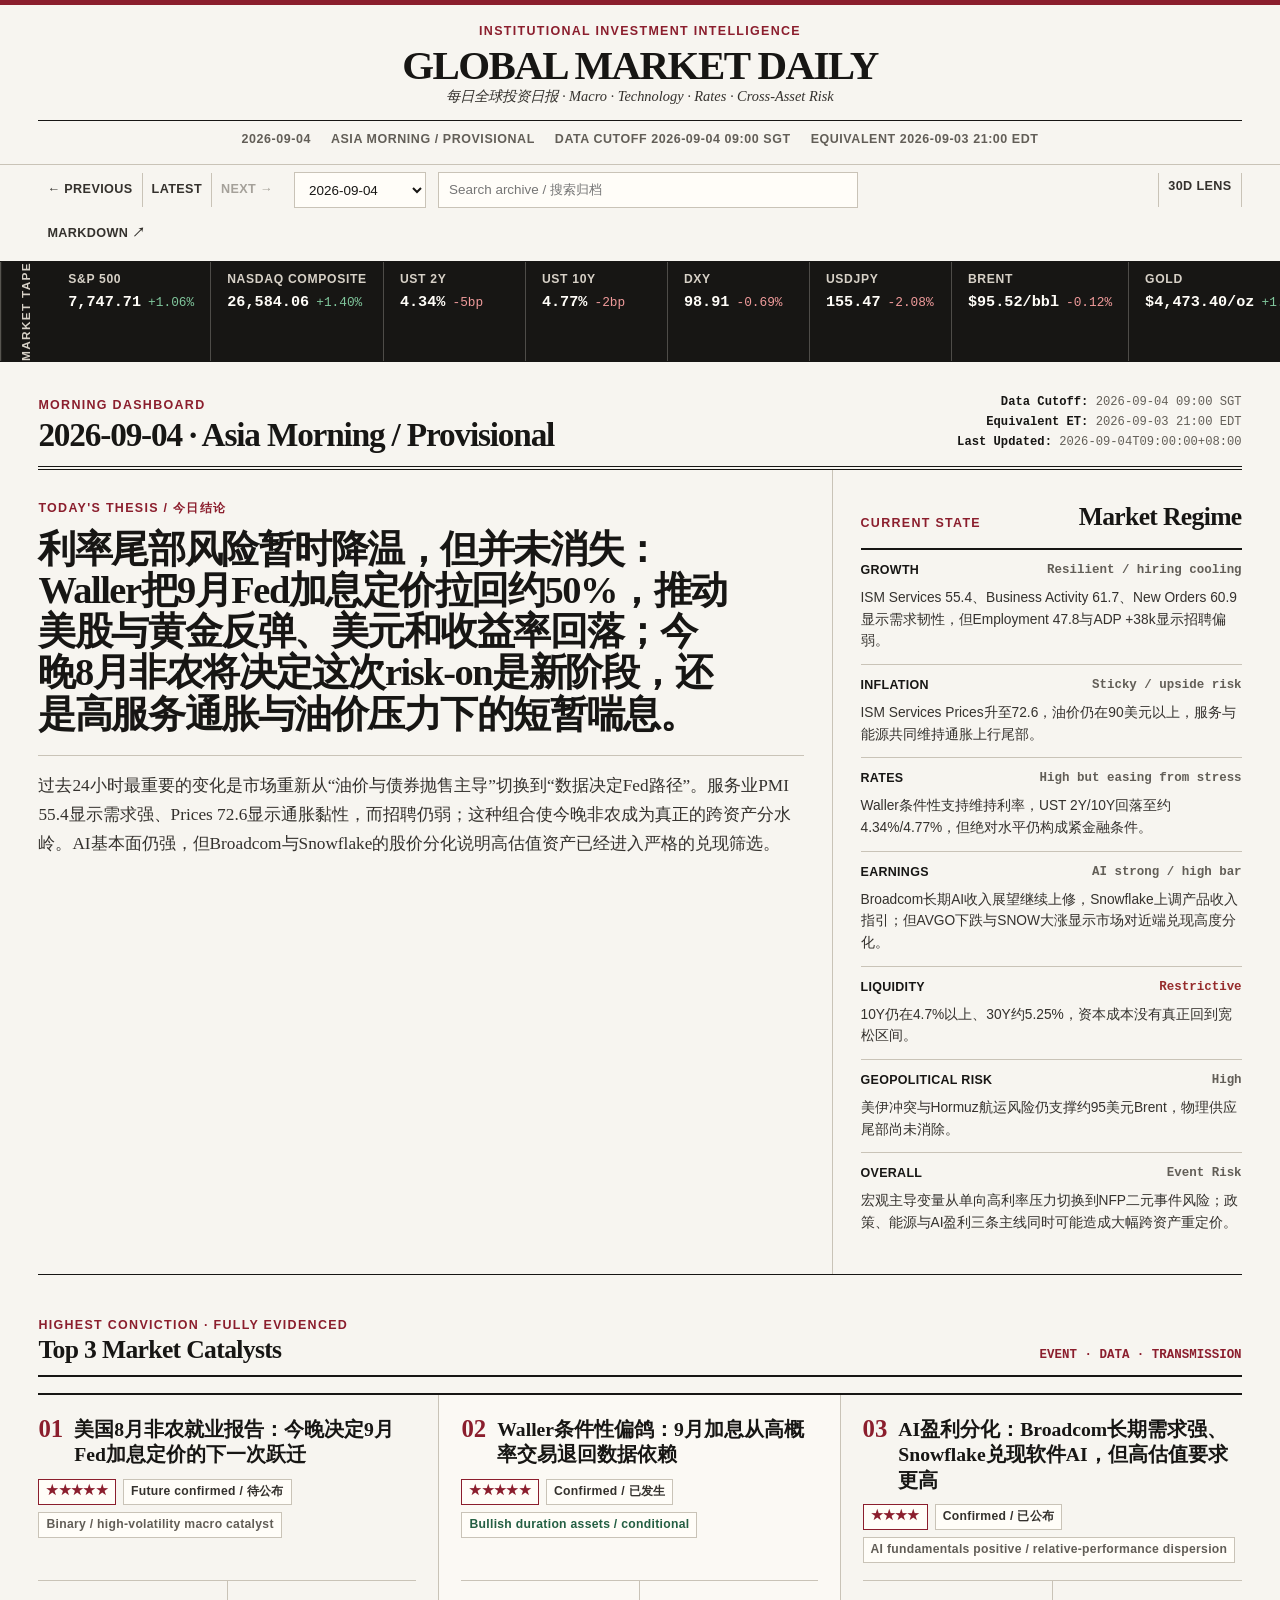
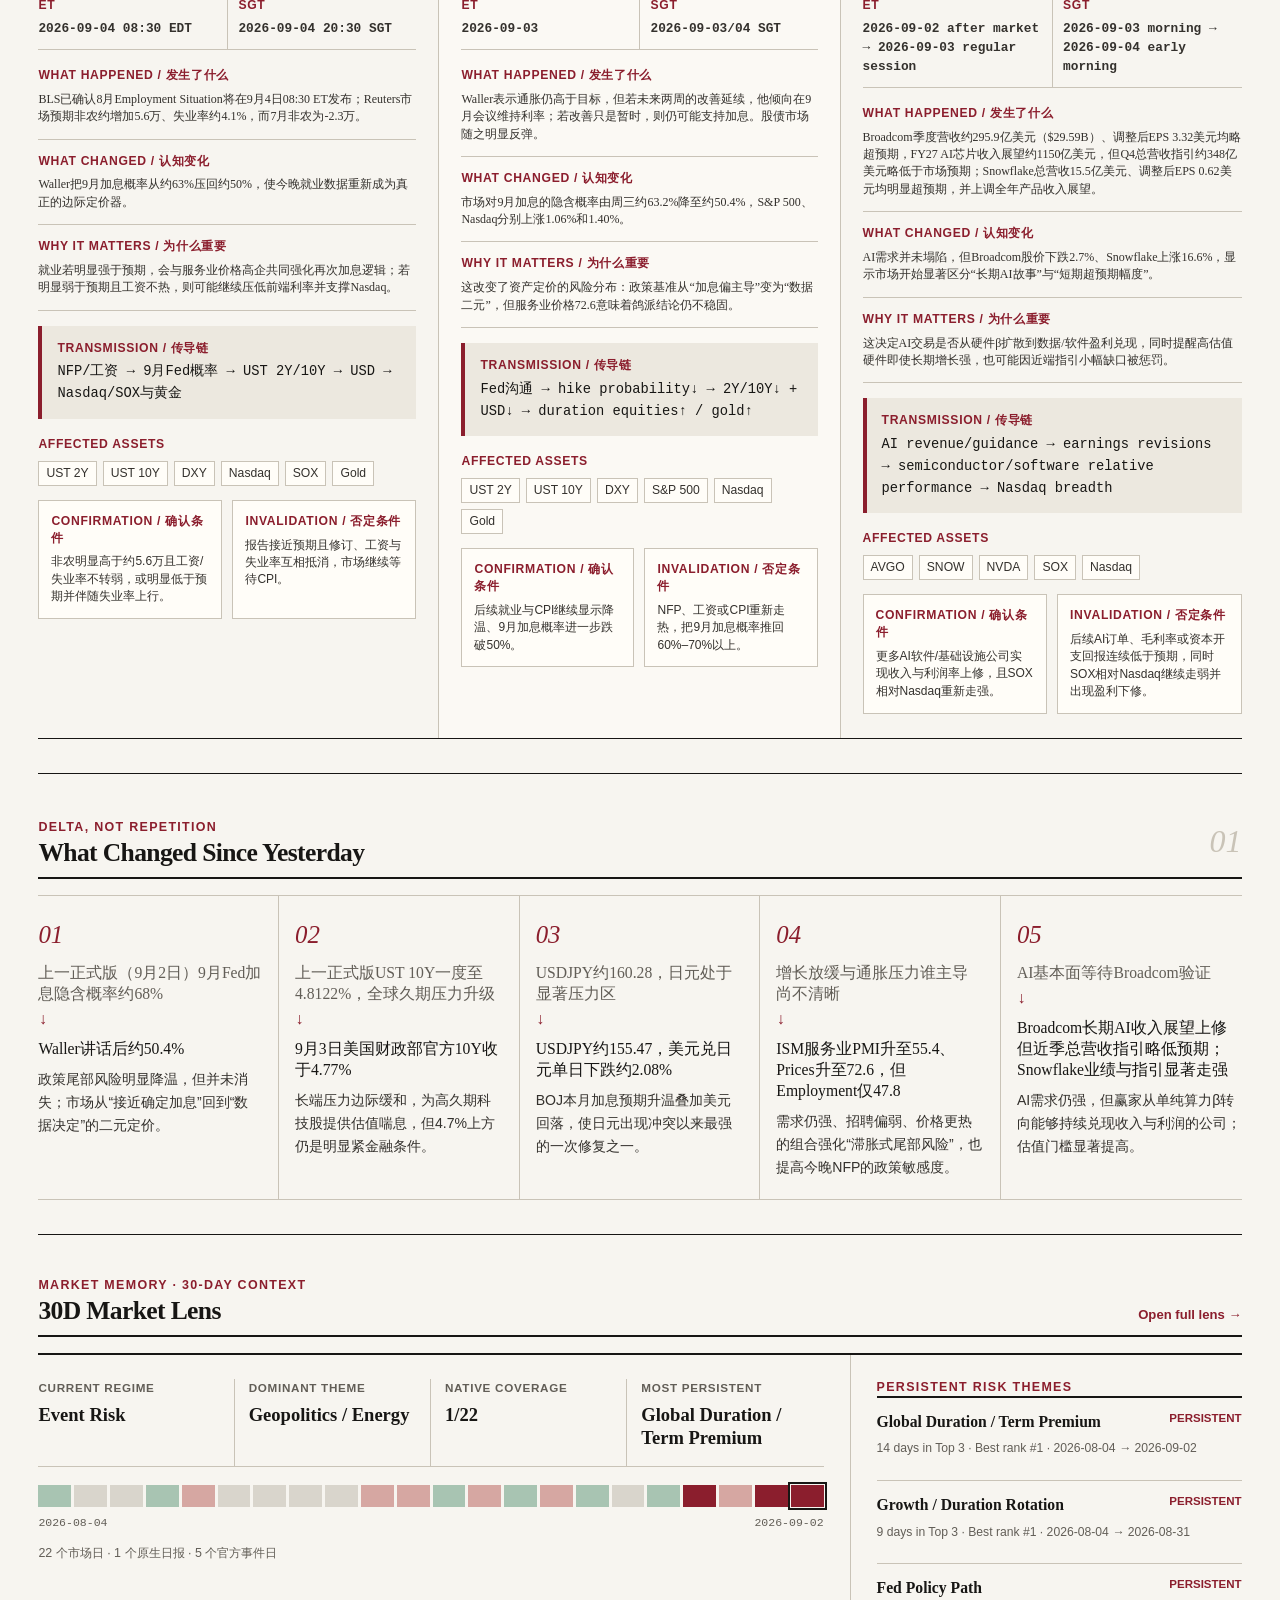
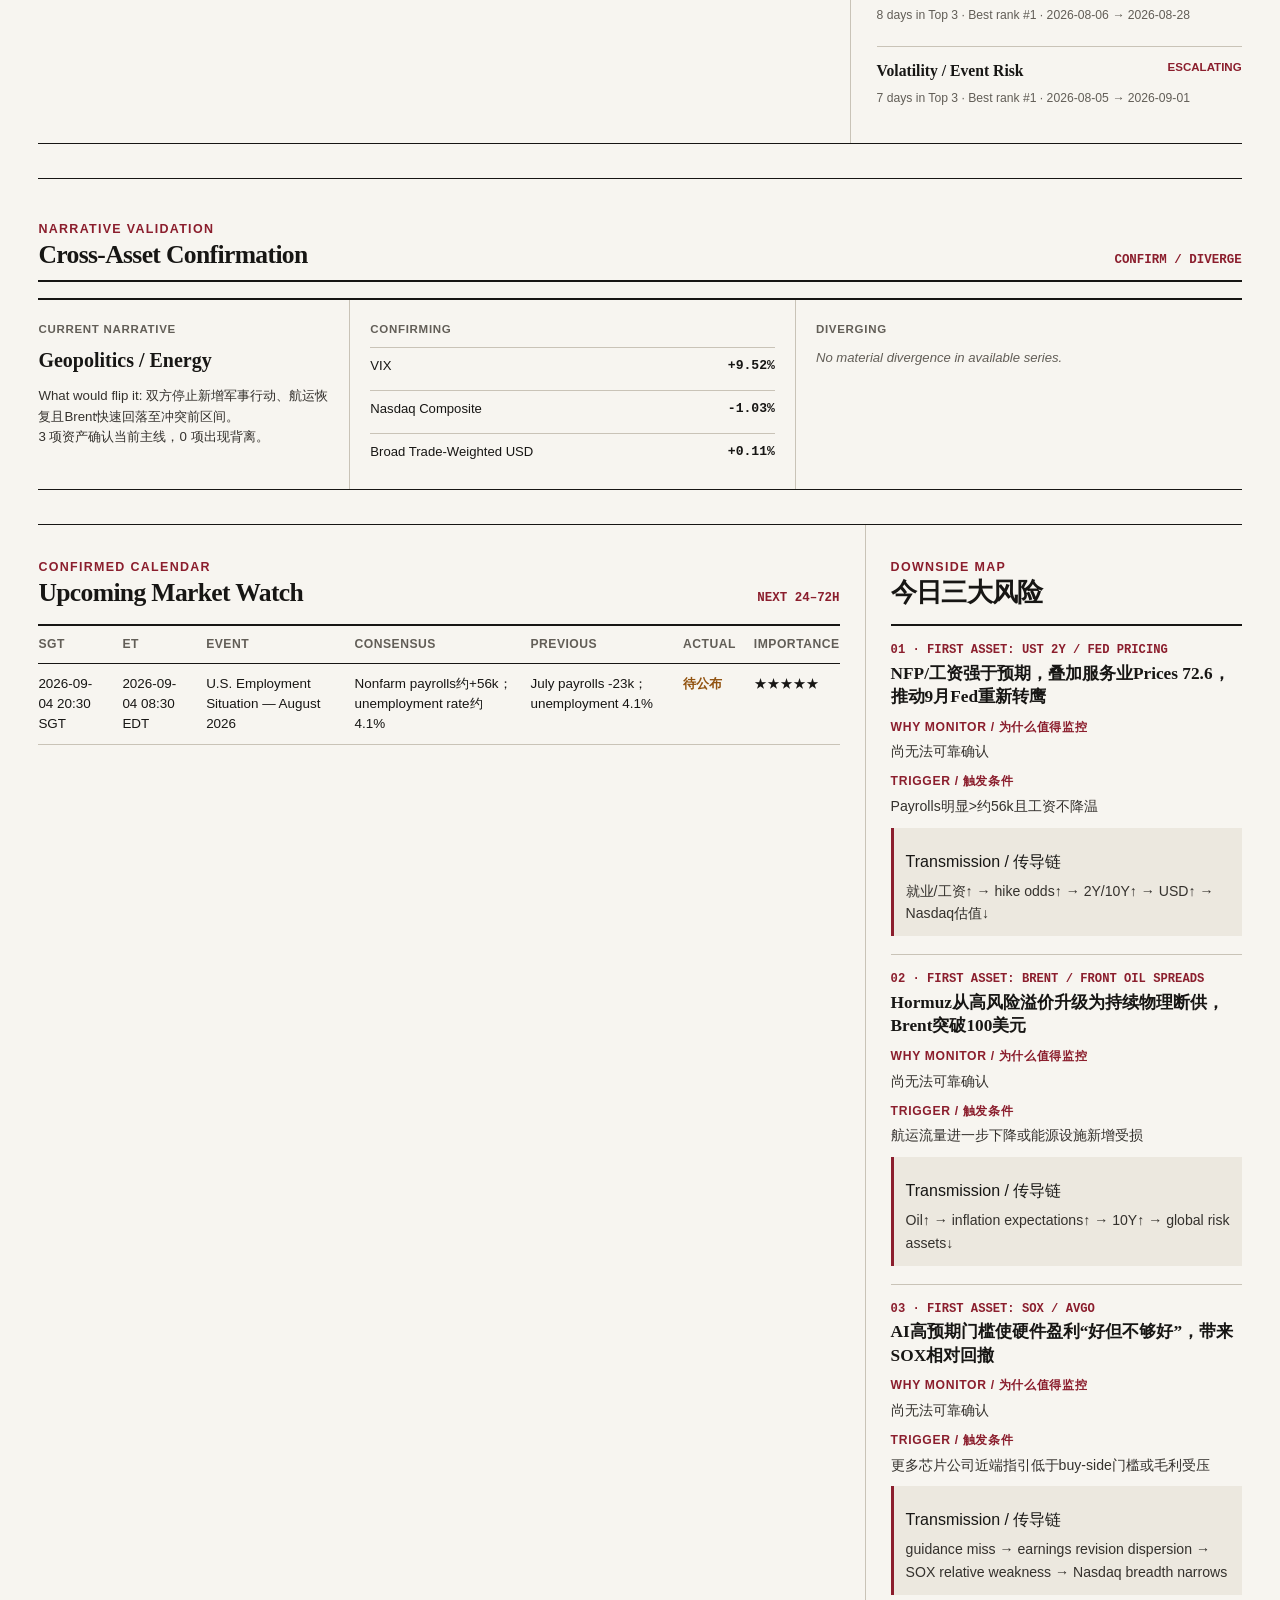
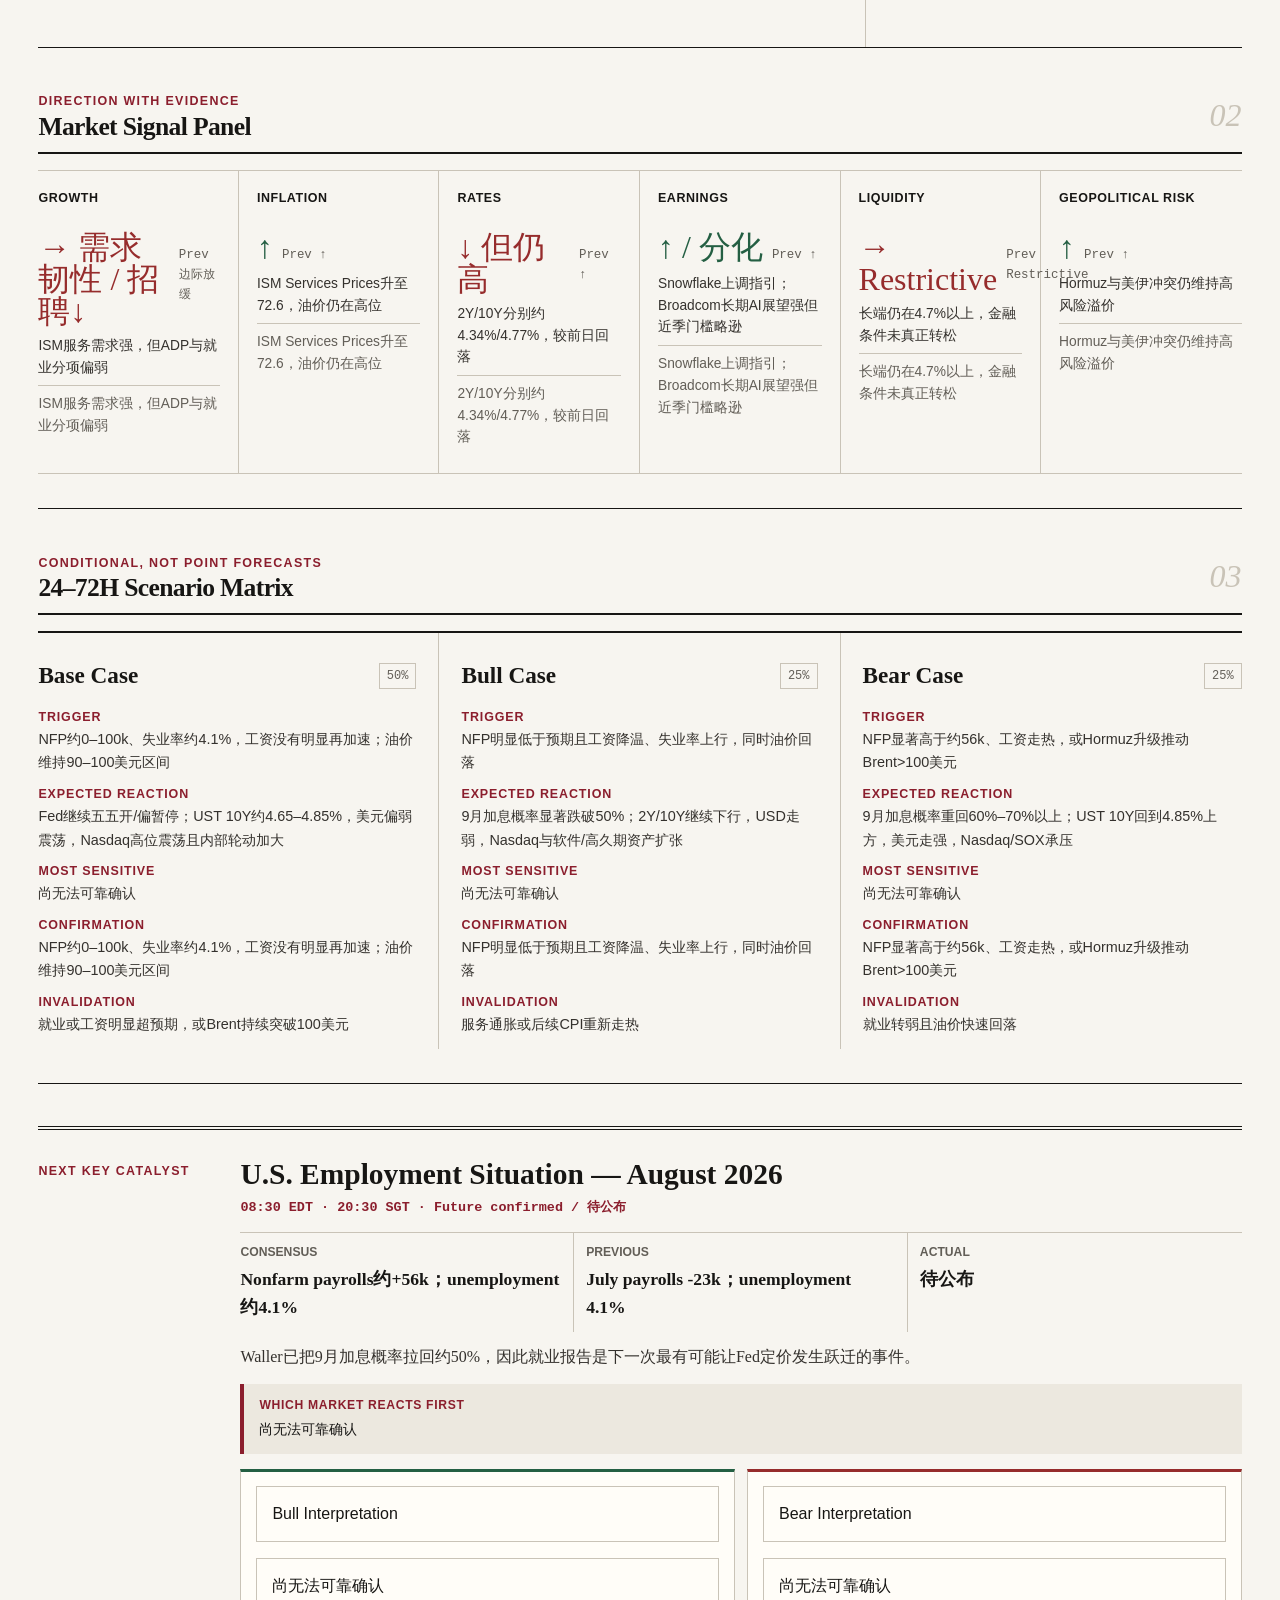
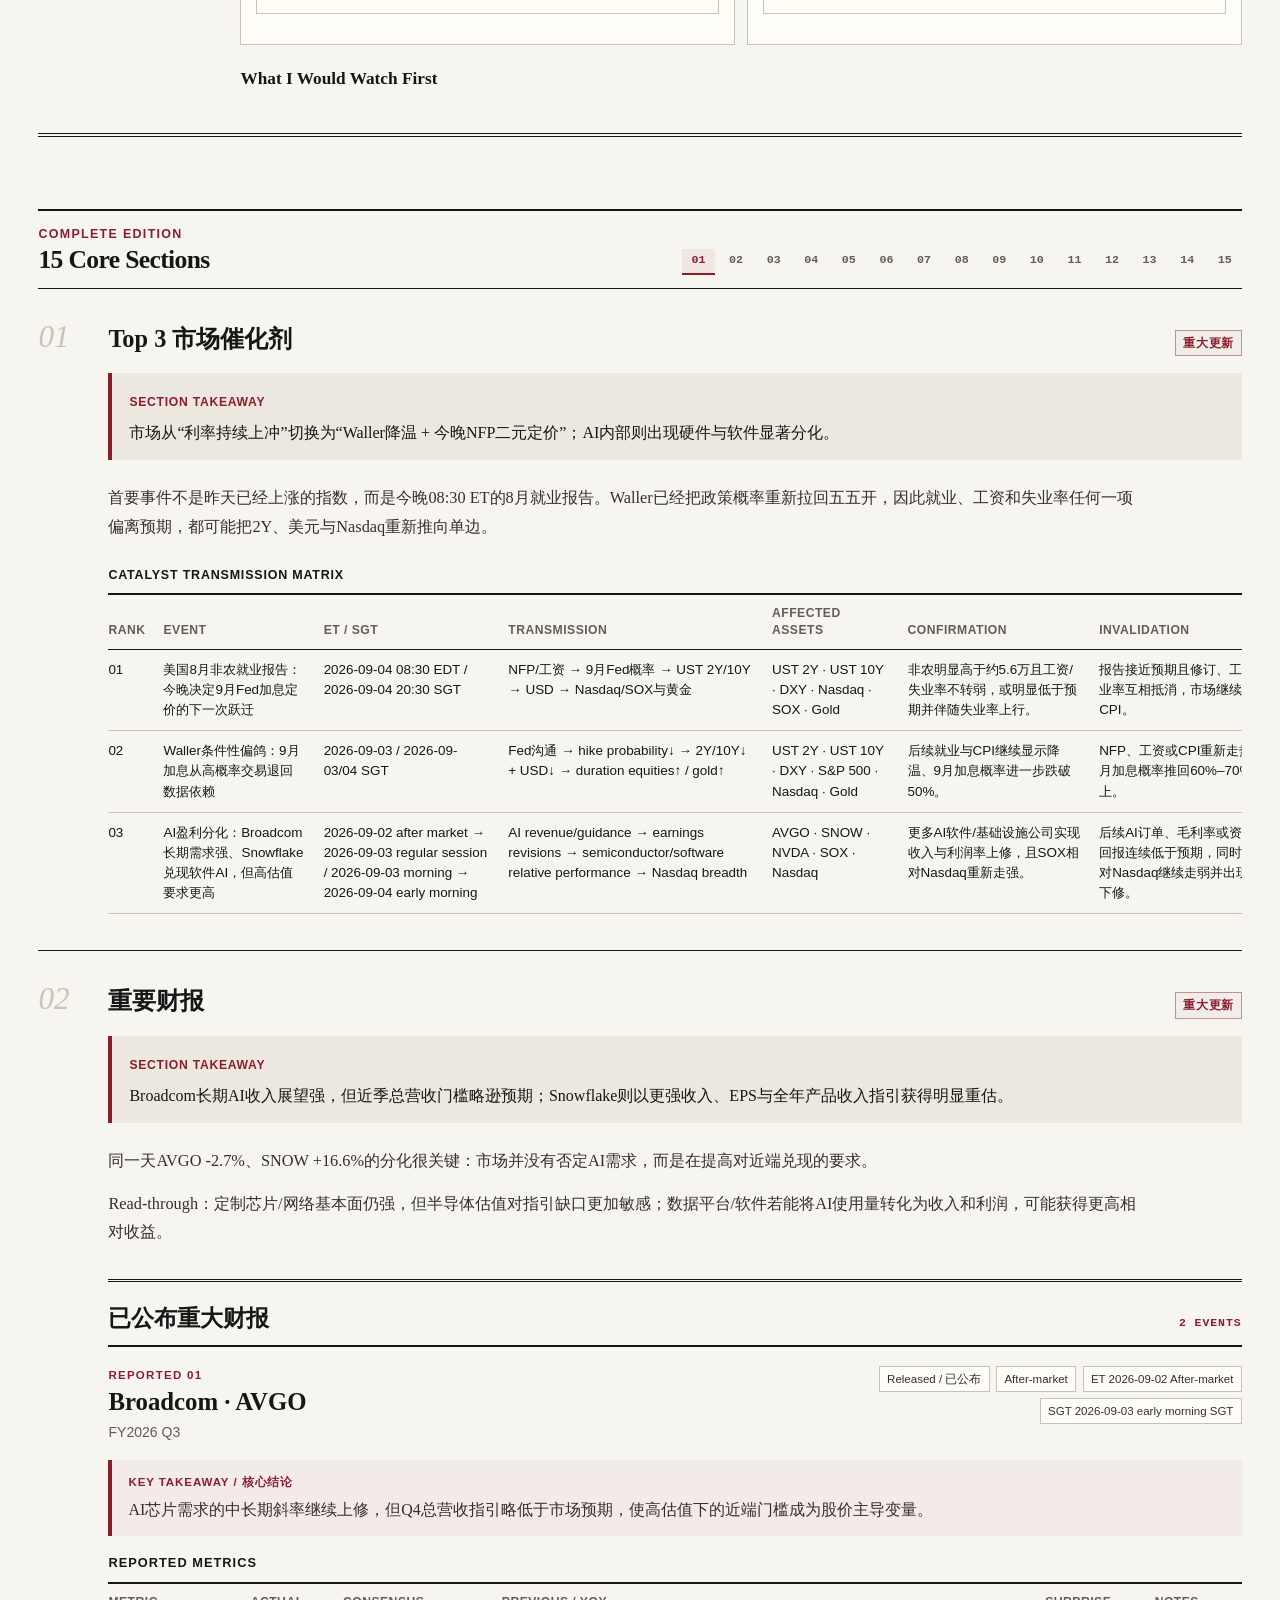
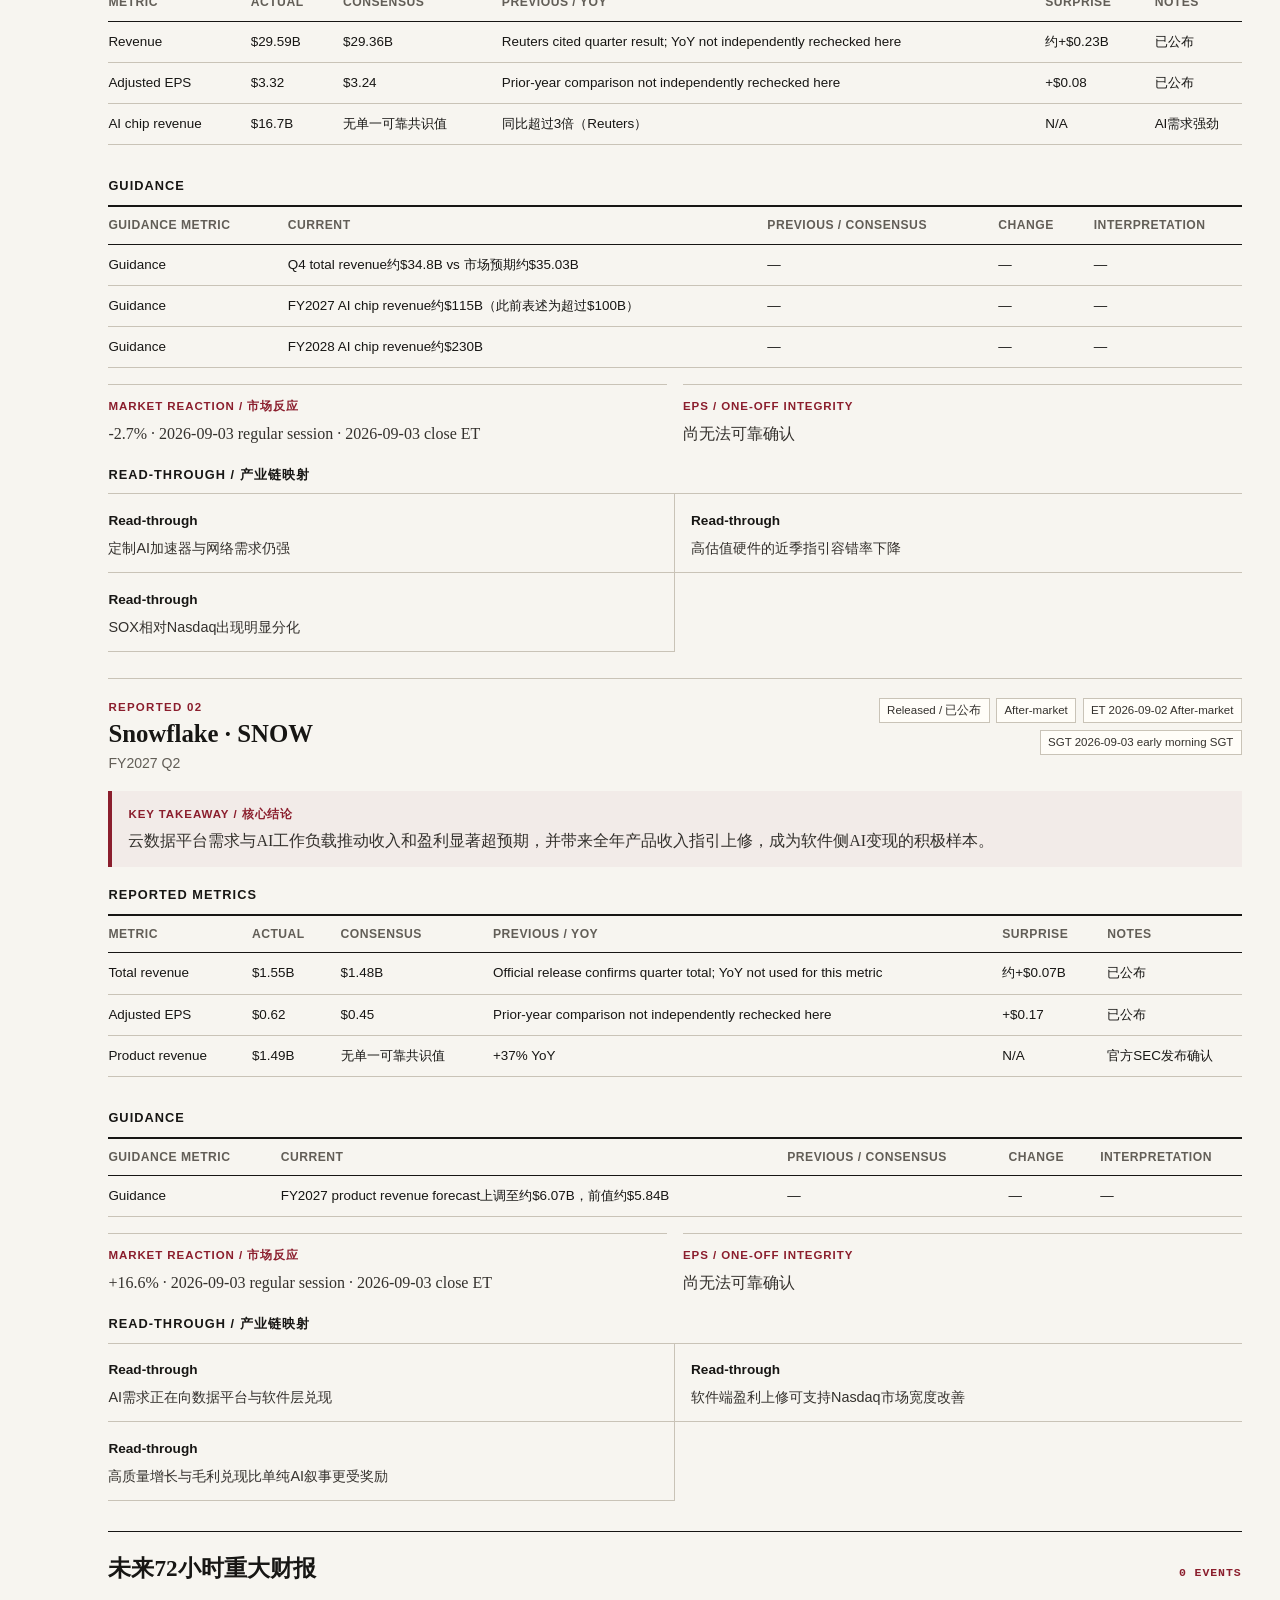
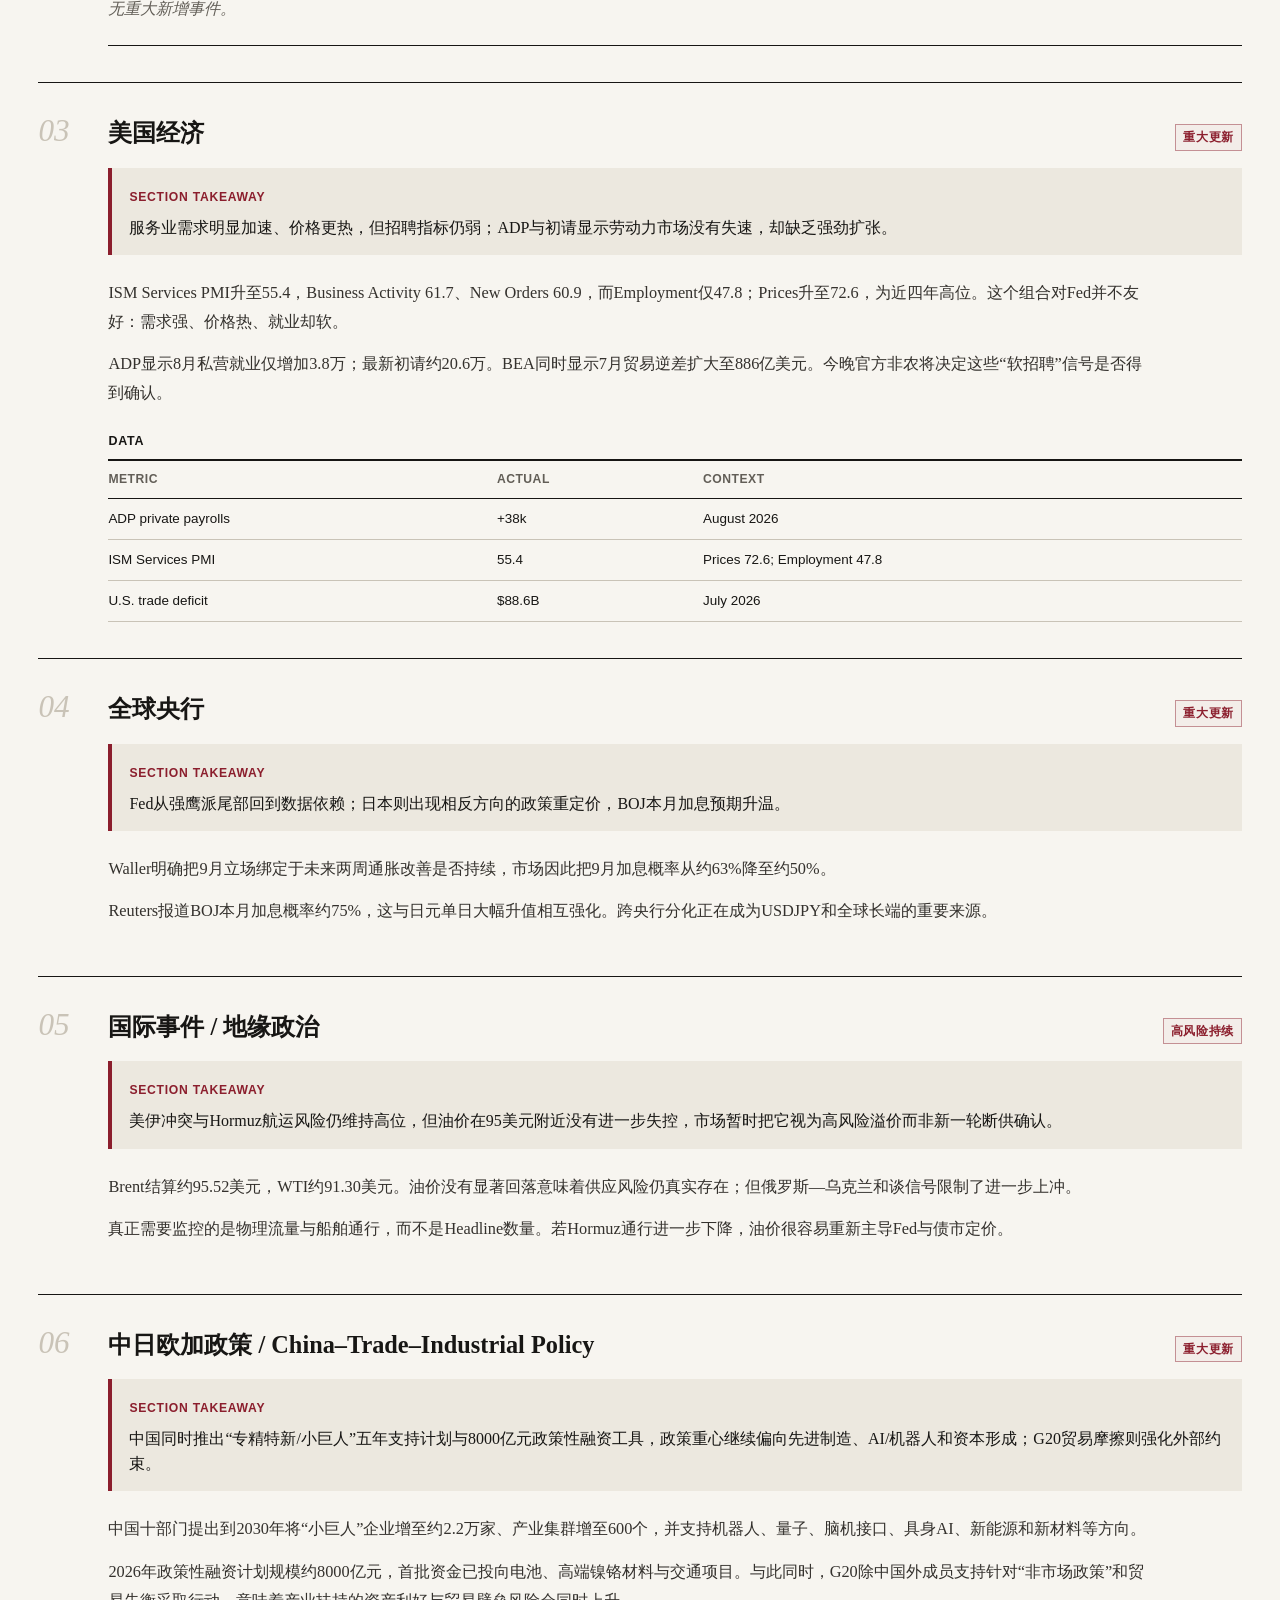
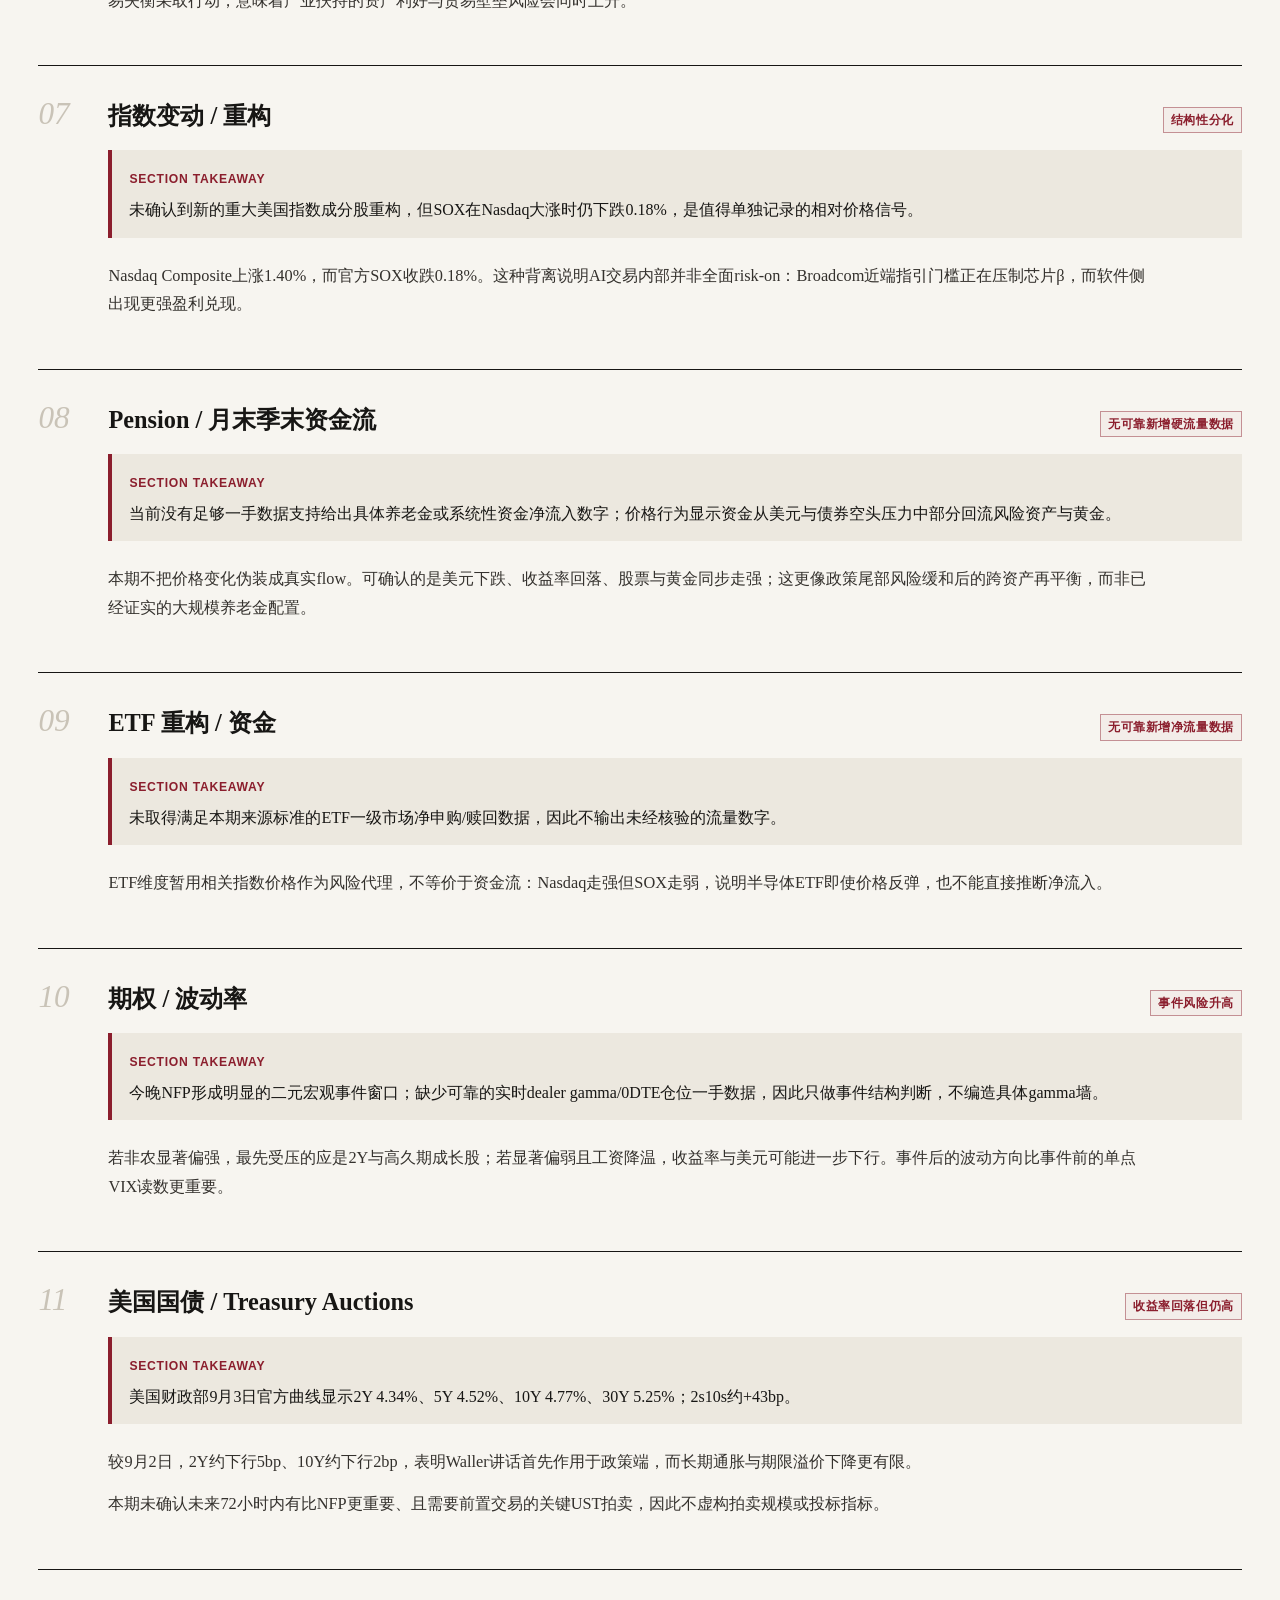
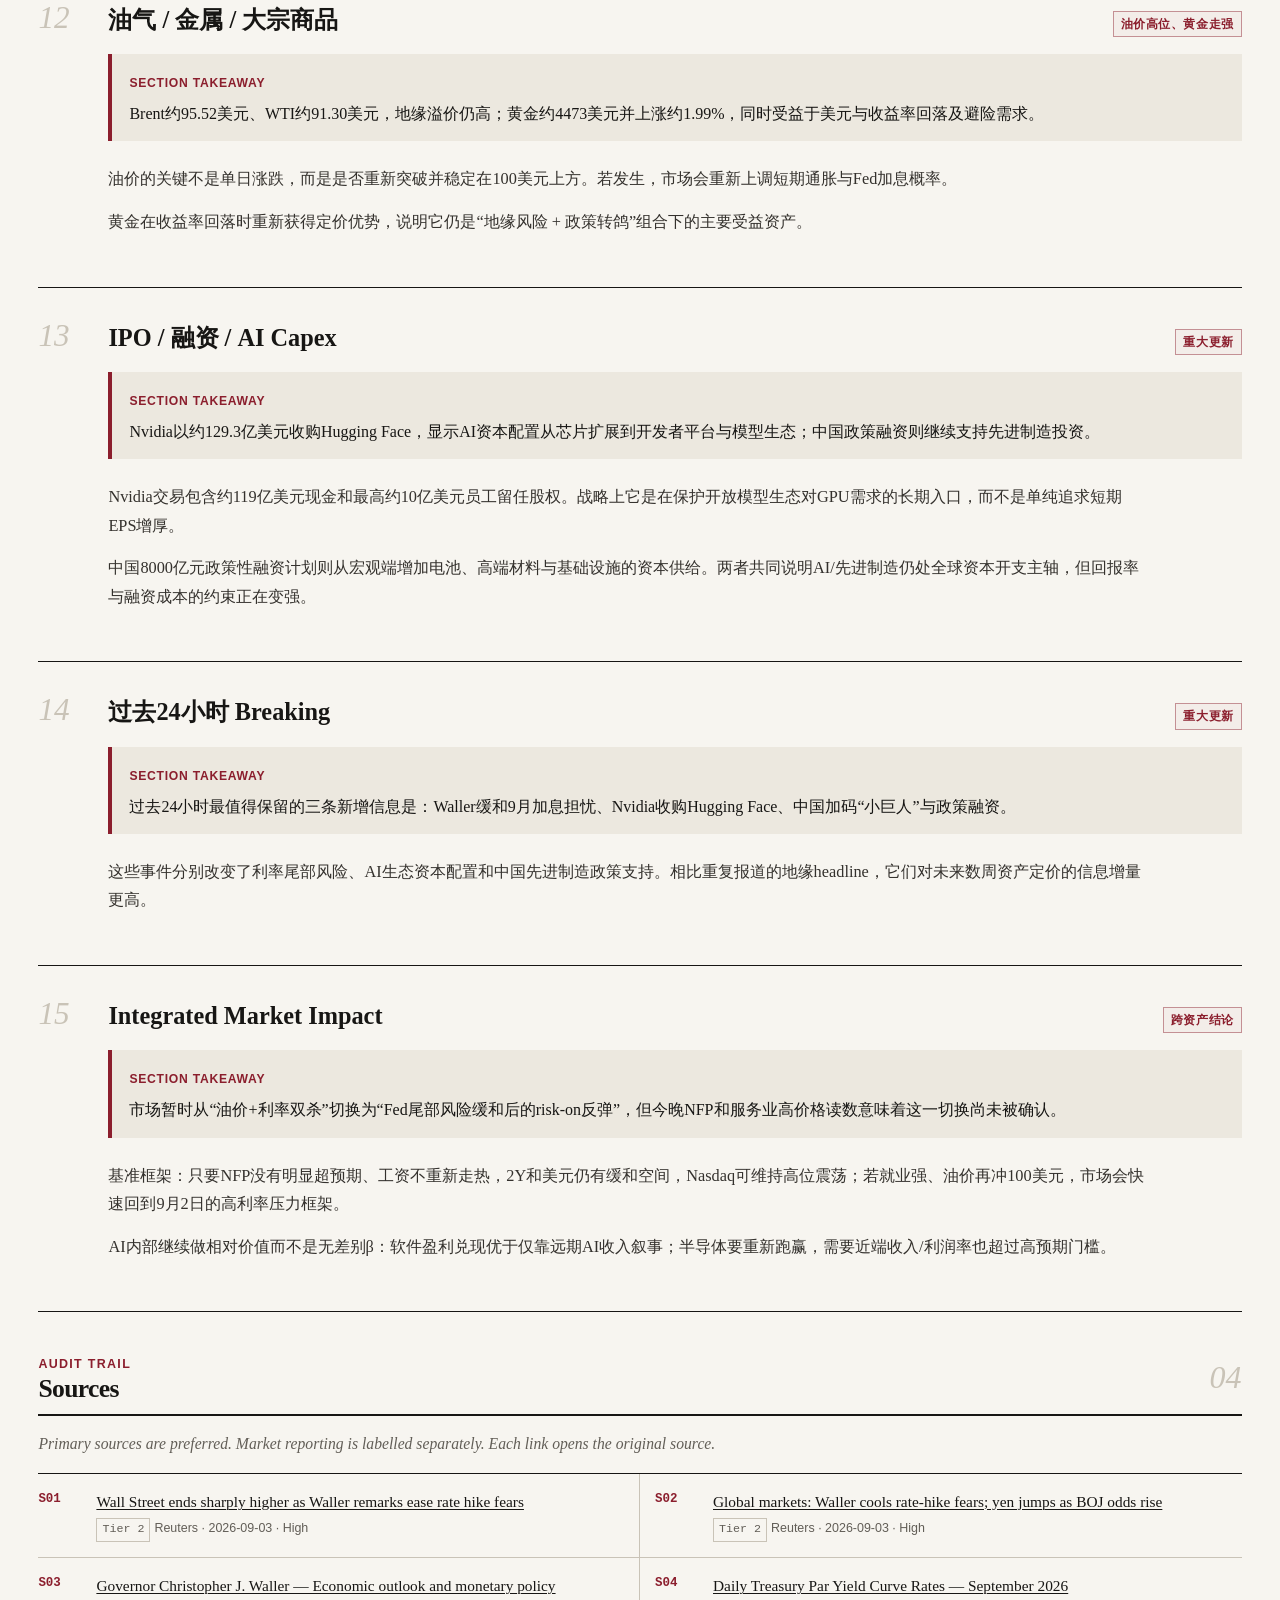
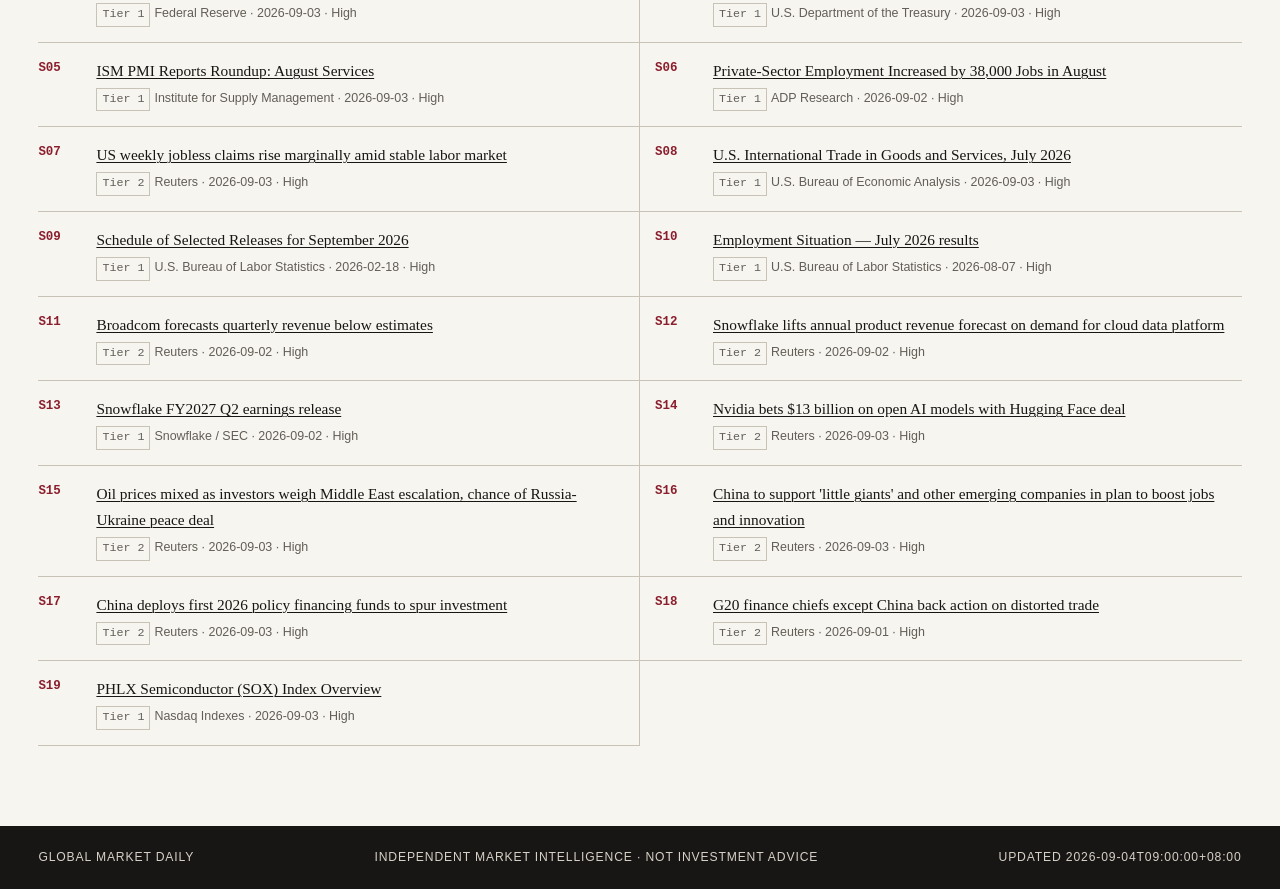
==== docs/index.html @ 5062c9c1 "fix(web): load publication compatibility guard before live loader" ====
<!doctype html>
<html lang="zh-CN">
<head>
  <meta charset="utf-8">
  <meta name="viewport" content="width=device-width, initial-scale=1">
  <meta name="color-scheme" content="light">
  <meta name="description" content="Global Market Daily — institutional cross-asset market intelligence in Chinese.">
  <title>Global Market Daily</title>
  <link rel="stylesheet" href="assets/styles.css?v=1.2.1">
  <link rel="stylesheet" href="assets/market-lens.css?v=2.1.0">
  <script defer src="assets/app.js?v=1.2.1"></script>
  <script defer src="assets/publication-compat.js?v=1.0.0"></script>
  <script defer src="assets/p0.js?v=2.1.1"></script>
</head>
<body>
  <a class="skip-link" href="#main-content">跳至正文</a>
  <div class="top-rule" aria-hidden="true"></div>

  <header class="masthead">
    <div class="masthead__eyebrow">Institutional Investment Intelligence</div>
    <a class="masthead__brand" href="./" aria-label="Global Market Daily 首页">GLOBAL MARKET DAILY</a>
    <div class="masthead__dek">每日全球投资日报 · Macro · Technology · Rates · Cross-Asset Risk</div>
    <div class="masthead__meta" id="masthead-meta">
      <span>Loading latest edition…</span>
    </div>
  </header>

  <nav class="utility-bar" aria-label="报告工具">
    <div class="utility-bar__inner">
      <div class="edition-controls">
        <button class="text-button" id="previous-report" type="button" disabled aria-label="上一期">← Previous</button>
        <button class="text-button text-button--strong" id="latest-report" type="button">Latest</button>
        <button class="text-button" id="next-report" type="button" disabled aria-label="下一期">Next →</button>
      </div>
      <label class="date-control">
        <span class="sr-only">选择日报日期</span>
        <select id="date-selector" aria-label="选择日报日期"></select>
      </label>
      <label class="archive-search">
        <span class="sr-only">搜索历史日报</span>
        <input id="archive-search" type="search" autocomplete="off" placeholder="Search archive / 搜索归档">
      </label>
      <a class="text-button text-button--strong" href="trends.html">30D Lens</a>
      <a class="text-button" id="markdown-link" href="#" target="_blank" rel="noopener">Markdown ↗</a>
    </div>
    <div class="archive-results" id="archive-results" hidden></div>
  </nav>

  <main id="main-content">
    <section class="status-panel" id="loading-state" aria-live="polite">
      <div class="status-panel__kicker">Loading</div>
      <h1>正在读取最新一期市场日报</h1>
      <p>Fetching the validated JSON publication bundle.</p>
    </section>

    <section class="status-panel status-panel--error" id="error-state" hidden aria-live="assertive">
      <div class="status-panel__kicker">Publication Error</div>
      <h1>日报数据暂时无法读取</h1>
      <p id="error-message"></p>
      <button class="action-button" id="retry-button" type="button">Retry</button>
    </section>

    <div id="report-shell" hidden>
      <section class="market-tape" aria-label="Cross-asset market tape">
        <div class="market-tape__label">MARKET TAPE</div>
        <div class="market-tape__track" id="market-tape"></div>
      </section>

      <div class="page-wrap">
        <section class="edition-header">
          <div>
            <div class="section-kicker">Morning Dashboard</div>
            <h1 id="edition-title">Global Market Daily</h1>
          </div>
          <div class="edition-header__time" id="cutoff-block"></div>
        </section>

        <section class="lead-grid">
          <article class="lead-story">
            <div class="section-kicker">Today's Thesis / 今日结论</div>
            <h2 id="thesis"></h2>
            <p class="lead-story__narrative" id="dominant-narrative"></p>
            <div class="baseline-note" id="baseline-note" hidden></div>
          </article>

          <aside class="regime-column" aria-labelledby="regime-heading">
            <div class="section-heading">
              <div class="section-kicker">Current State</div>
              <h2 id="regime-heading">Market Regime</h2>
            </div>
            <div id="market-regime"></div>
          </aside>
        </section>

        <section class="editorial-section catalyst-section" aria-labelledby="catalyst-heading">
          <div class="section-heading section-heading--rule">
            <div>
              <div class="section-kicker">Highest Conviction · Fully Evidenced</div>
              <h2 id="catalyst-heading">Top 3 Market Catalysts</h2>
            </div>
            <span class="window-label">EVENT · DATA · TRANSMISSION</span>
          </div>
          <div class="catalyst-grid" id="top-catalysts"></div>
        </section>

        <section class="editorial-section changed-section" id="what-changed-section">
          <div class="section-heading section-heading--rule">
            <div>
              <div class="section-kicker">Delta, Not Repetition</div>
              <h2>What Changed Since Yesterday</h2>
            </div>
            <span class="section-index">01</span>
          </div>
          <div class="change-grid" id="what-changed"></div>
        </section>

        <section class="editorial-section market-lens-preview" id="market-lens-preview-section" aria-labelledby="market-lens-preview-title">
          <div class="section-heading section-heading--rule">
            <div>
              <div class="section-kicker">Market Memory · 30-Day Context</div>
              <h2 id="market-lens-preview-title">30D Market Lens</h2>
            </div>
            <a class="lens-inline-link" href="trends.html">Open full lens →</a>
          </div>
          <div class="lens-preview-grid" id="lens-preview-grid" aria-live="polite">
            <div class="lens-loading">Loading 30-day market context…</div>
          </div>
        </section>

        <section class="editorial-section confirmation-section" id="cross-asset-confirmation-section" aria-labelledby="cross-asset-confirmation-title">
          <div class="section-heading section-heading--rule">
            <div>
              <div class="section-kicker">Narrative Validation</div>
              <h2 id="cross-asset-confirmation-title">Cross-Asset Confirmation</h2>
            </div>
            <span class="window-label">CONFIRM / DIVERGE</span>
          </div>
          <div id="cross-asset-confirmation" class="confirmation-shell" aria-live="polite"></div>
        </section>

        <section class="dashboard-grid">
          <article class="dashboard-panel dashboard-panel--wide">
            <div class="section-heading">
              <div>
                <div class="section-kicker">Confirmed Calendar</div>
                <h2>Upcoming Market Watch</h2>
              </div>
              <span class="window-label">NEXT 24–72H</span>
            </div>
            <div class="table-scroll" id="upcoming-watch"></div>
          </article>

          <article class="dashboard-panel risk-panel">
            <div class="section-heading">
              <div>
                <div class="section-kicker">Downside Map</div>
                <h2>今日三大风险</h2>
              </div>
            </div>
            <div id="top-risks"></div>
          </article>
        </section>

        <section class="editorial-section signal-section">
          <div class="section-heading section-heading--rule">
            <div>
              <div class="section-kicker">Direction With Evidence</div>
              <h2>Market Signal Panel</h2>
            </div>
            <span class="section-index">02</span>
          </div>
          <div class="signal-grid" id="signal-panel"></div>
        </section>

        <section class="editorial-section scenario-section">
          <div class="section-heading section-heading--rule">
            <div>
              <div class="section-kicker">Conditional, Not Point Forecasts</div>
              <h2>24–72H Scenario Matrix</h2>
            </div>
            <span class="section-index">03</span>
          </div>
          <div class="scenario-grid" id="scenario-matrix"></div>
        </section>

        <section class="next-catalyst" id="next-catalyst-section">
          <div class="next-catalyst__label">NEXT KEY CATALYST</div>
          <div id="next-catalyst"></div>
        </section>

        <section class="full-report" id="full-report">
          <div class="full-report__header">
            <div>
              <div class="section-kicker">Complete Edition</div>
              <h2>15 Core Sections</h2>
            </div>
            <nav class="section-jump" id="section-jump" aria-label="报告章节"></nav>
          </div>
          <div id="report-sections"></div>
        </section>

        <section class="source-section" id="sources-section">
          <div class="section-heading section-heading--rule">
            <div>
              <div class="section-kicker">Audit Trail</div>
              <h2>Sources</h2>
            </div>
            <span class="section-index">04</span>
          </div>
          <p class="source-intro">Primary sources are preferred. Market reporting is labelled separately. Each link opens the original source.</p>
          <div class="source-list" id="source-list"></div>
        </section>
      </div>
    </div>
  </main>

  <div class="reader-bar" id="reader-bar" hidden>
    <button type="button" class="reader-bar__main" id="reader-bar-toggle" aria-expanded="false">
      <span class="reader-bar__date" id="reader-bar-date">—</span>
      <span class="reader-bar__section" id="reader-bar-section">Report</span>
      <span class="reader-bar__progress" id="reader-bar-progress">0%</span>
    </button>
    <div class="reader-menu" id="reader-menu" hidden aria-label="15 Core Sections"></div>
  </div>

  <footer class="site-footer">
    <div>GLOBAL MARKET DAILY</div>
    <div>Independent market intelligence · Not investment advice</div>
    <div id="footer-updated"></div>
  </footer>

  <noscript>
    <div class="noscript">This site requires JavaScript to load the daily JSON archive. The complete Markdown edition is available under <code>reports/</code>.</div>
  </noscript>
</body>
</html>
---- docs/assets/styles.css ----
:root {
  --paper: #f7f5f0;
  --paper-deep: #ece8df;
  --ink: #111111;
  --charcoal: #33312e;
  --muted: #6b6862;
  --hairline: #cbc6bb;
  --rule: #8b877f;
  --accent: #8b1e2d;
  --accent-dark: #64131f;
  --positive: #2d6049;
  --negative: #9b2c2c;
  --warning: #9a5a13;
  --white: #fffdf8;
  --serif: Georgia, "Times New Roman", "Noto Serif CJK SC", "Songti SC", serif;
  --sans: Arial, Helvetica, "PingFang SC", "Microsoft YaHei", sans-serif;
  --mono: "SFMono-Regular", Consolas, "Liberation Mono", monospace;
  --content: 1440px;
  --gutter: clamp(18px, 3vw, 46px);
}

* {
  box-sizing: border-box;
}

html {
  scroll-behavior: smooth;
  background: var(--paper);
}

body {
  margin: 0;
  color: var(--ink);
  background: var(--paper);
  font-family: var(--sans);
  font-size: 15px;
  line-height: 1.55;
  -webkit-font-smoothing: antialiased;
  text-rendering: optimizeLegibility;
}

button,
input,
select {
  font: inherit;
}

a {
  color: inherit;
}

.top-rule {
  height: 5px;
  background: var(--accent);
}

.skip-link {
  position: absolute;
  left: 12px;
  top: -60px;
  z-index: 100;
  padding: 8px 12px;
  color: var(--white);
  background: var(--ink);
}

.skip-link:focus {
  top: 10px;
}

.sr-only {
  position: absolute !important;
  width: 1px !important;
  height: 1px !important;
  padding: 0 !important;
  margin: -1px !important;
  overflow: hidden !important;
  clip: rect(0, 0, 0, 0) !important;
  white-space: nowrap !important;
  border: 0 !important;
}

[hidden] {
  display: none !important;
}

.masthead {
  max-width: var(--content);
  margin: 0 auto;
  padding: 20px var(--gutter) 15px;
  text-align: center;
}

.masthead__eyebrow,
.section-kicker,
.status-panel__kicker,
.next-catalyst__label {
  font-size: 10px;
  line-height: 1.2;
  font-weight: 700;
  letter-spacing: 0.18em;
  text-transform: uppercase;
  color: var(--accent);
}

.masthead__brand {
  display: block;
  margin: 6px 0 1px;
  text-decoration: none;
  font-family: var(--serif);
  font-size: clamp(31px, 4.2vw, 58px);
  line-height: 1;
  font-weight: 700;
  letter-spacing: -0.045em;
}

.masthead__dek {
  font-family: var(--serif);
  font-size: 13px;
  font-style: italic;
  color: var(--charcoal);
}

.masthead__meta {
  display: flex;
  justify-content: center;
  flex-wrap: wrap;
  gap: 5px 18px;
  margin-top: 12px;
  padding-top: 9px;
  border-top: 1px solid var(--ink);
  font-size: 10px;
  font-weight: 700;
  letter-spacing: 0.08em;
  text-transform: uppercase;
  color: var(--muted);
}

.utility-bar {
  position: sticky;
  top: 0;
  z-index: 40;
  border-top: 1px solid var(--hairline);
  border-bottom: 1px solid var(--ink);
  background: rgba(247, 245, 240, 0.97);
  backdrop-filter: blur(7px);
}

.utility-bar__inner {
  max-width: var(--content);
  margin: 0 auto;
  padding: 7px var(--gutter);
  display: grid;
  grid-template-columns: auto auto minmax(180px, 1fr) auto;
  align-items: center;
  gap: 12px;
}

.edition-controls {
  display: flex;
  align-items: center;
  white-space: nowrap;
}

.text-button {
  appearance: none;
  border: 0;
  padding: 5px 8px;
  background: transparent;
  color: var(--charcoal);
  text-decoration: none;
  cursor: pointer;
  font-size: 11px;
  font-weight: 700;
  letter-spacing: 0.03em;
  text-transform: uppercase;
}

.text-button:hover,
.text-button:focus-visible {
  color: var(--accent);
  text-decoration: underline;
  text-underline-offset: 3px;
}

.text-button:disabled {
  color: #a5a19a;
  cursor: not-allowed;
  text-decoration: none;
}

.text-button--strong {
  border-left: 1px solid var(--hairline);
  border-right: 1px solid var(--hairline);
}

.date-control select,
.archive-search input {
  width: 100%;
  min-height: 32px;
  border: 1px solid var(--hairline);
  border-radius: 0;
  color: var(--ink);
  background: var(--white);
  padding: 5px 9px;
  outline: none;
  font-size: 12px;
}

.date-control select:focus,
.archive-search input:focus {
  border-color: var(--accent);
  box-shadow: 0 0 0 1px var(--accent);
}

.date-control {
  min-width: 132px;
}

.archive-search {
  justify-self: stretch;
  max-width: 420px;
}

.archive-results {
  position: absolute;
  top: 100%;
  left: 50%;
  width: min(720px, calc(100vw - 36px));
  transform: translateX(-50%);
  max-height: 360px;
  overflow-y: auto;
  border: 1px solid var(--ink);
  border-top: 0;
  background: var(--white);
  box-shadow: 0 12px 30px rgba(0,0,0,.14);
}

.archive-result {
  display: block;
  width: 100%;
  padding: 12px 15px;
  border: 0;
  border-bottom: 1px solid var(--hairline);
  text-align: left;
  color: var(--ink);
  background: transparent;
  cursor: pointer;
}

.archive-result:hover,
.archive-result:focus-visible {
  background: var(--paper-deep);
}

.archive-result__date {
  display: block;
  color: var(--accent);
  font-size: 10px;
  font-weight: 700;
  letter-spacing: .12em;
}

.archive-result__thesis {
  display: block;
  margin-top: 3px;
  font-family: var(--serif);
  font-size: 14px;
  line-height: 1.35;
}

.status-panel {
  max-width: 760px;
  margin: 70px auto;
  padding: 40px var(--gutter);
  text-align: center;
  border-top: 3px double var(--ink);
  border-bottom: 1px solid var(--ink);
}

.status-panel h1 {
  margin: 9px 0 5px;
  font-family: var(--serif);
  font-size: clamp(26px, 4vw, 42px);
  line-height: 1.05;
}

.status-panel p {
  color: var(--muted);
}

.status-panel--error .status-panel__kicker {
  color: var(--negative);
}

.action-button {
  appearance: none;
  border: 1px solid var(--ink);
  border-radius: 0;
  padding: 8px 16px;
  background: var(--ink);
  color: var(--white);
  cursor: pointer;
  font-size: 12px;
  font-weight: 700;
  text-transform: uppercase;
}

.action-button:hover {
  background: var(--accent);
  border-color: var(--accent);
}

.market-tape {
  display: grid;
  grid-template-columns: auto minmax(0, 1fr);
  border-bottom: 1px solid var(--ink);
  background: var(--ink);
  color: var(--white);
  min-height: 56px;
}

.market-tape__label {
  display: flex;
  align-items: center;
  padding: 0 17px;
  border-right: 1px solid #66635d;
  color: #d7d1c7;
  font-size: 9px;
  font-weight: 700;
  letter-spacing: .16em;
  writing-mode: vertical-rl;
  transform: rotate(180deg);
}

.market-tape__track {
  display: flex;
  overflow-x: auto;
  scrollbar-width: thin;
  scroll-snap-type: x proximity;
}

.tape-item {
  flex: 0 0 auto;
  min-width: 130px;
  padding: 8px 15px 7px;
  border-right: 1px solid #4e4c48;
  scroll-snap-align: start;
}

.tape-item__asset {
  color: #d7d1c7;
  font-size: 9px;
  font-weight: 700;
  letter-spacing: .08em;
  text-transform: uppercase;
}

.tape-item__quote {
  display: flex;
  align-items: baseline;
  gap: 7px;
  margin-top: 2px;
}

.tape-item__level {
  font-family: var(--mono);
  font-size: 13px;
  font-weight: 700;
}

.tape-item__change {
  font-family: var(--mono);
  font-size: 10px;
}

.positive {
  color: #77b28d !important;
}

.negative {
  color: #e58989 !important;
}

.neutral {
  color: #d8d1c5 !important;
}

.page-wrap {
  max-width: var(--content);
  margin: 0 auto;
  padding: 0 var(--gutter) 70px;
}

.edition-header {
  display: flex;
  align-items: flex-end;
  justify-content: space-between;
  gap: 25px;
  padding: 28px 0 12px;
  border-bottom: 4px double var(--ink);
}

.edition-header h1 {
  margin: 4px 0 0;
  font-family: var(--serif);
  font-size: clamp(29px, 4vw, 49px);
  line-height: 1;
  letter-spacing: -.035em;
}

.edition-header__time {
  flex: 0 0 auto;
  text-align: right;
  font-family: var(--mono);
  font-size: 10px;
  line-height: 1.7;
  color: var(--muted);
}

.edition-header__time strong {
  color: var(--ink);
}

.lead-grid {
  display: grid;
  grid-template-columns: minmax(0, 1.55fr) minmax(280px, .95fr) minmax(235px, .62fr);
  gap: 0;
  border-bottom: 1px solid var(--ink);
}

.lead-grid > * {
  padding: 28px 25px 25px;
  border-right: 1px solid var(--hairline);
}

.lead-grid > *:first-child {
  padding-left: 0;
}

.lead-grid > *:last-child {
  padding-right: 0;
  border-right: 0;
}

.lead-story h2 {
  max-width: 830px;
  margin: 10px 0 18px;
  font-family: var(--serif);
  font-size: clamp(30px, 4.4vw, 57px);
  line-height: 1.02;
  letter-spacing: -.045em;
  text-wrap: balance;
}

.lead-story__narrative {
  max-width: 750px;
  margin: 0;
  padding-top: 13px;
  border-top: 1px solid var(--hairline);
  color: var(--charcoal);
  font-family: var(--serif);
  font-size: 17px;
  line-height: 1.58;
}

.baseline-note {
  margin-top: 20px;
  padding: 9px 0 0 14px;
  border-top: 1px solid var(--hairline);
  border-left: 3px solid var(--warning);
  color: var(--muted);
  font-size: 11px;
}

.section-heading {
  display: flex;
  align-items: flex-end;
  justify-content: space-between;
  gap: 15px;
  margin-bottom: 14px;
}

.section-heading h2,
.full-report__header h2 {
  margin: 3px 0 0;
  font-family: var(--serif);
  font-size: 26px;
  line-height: 1.05;
  letter-spacing: -.025em;
}

.section-heading--rule {
  padding-bottom: 10px;
  border-bottom: 2px solid var(--ink);
}

.section-index {
  font-family: var(--serif);
  font-size: 33px;
  font-style: italic;
  color: var(--hairline);
}

.catalyst-item {
  padding: 12px 0 13px;
  border-top: 1px solid var(--hairline);
}

.catalyst-item:first-child {
  border-top: 2px solid var(--ink);
}

.catalyst-item__top {
  display: flex;
  gap: 9px;
  align-items: flex-start;
}

.catalyst-item__rank {
  flex: 0 0 auto;
  font-family: var(--serif);
  color: var(--accent);
  font-size: 22px;
  line-height: 1;
  font-weight: 700;
}

.catalyst-item h3 {
  margin: 0;
  font-family: var(--serif);
  font-size: 17px;
  line-height: 1.18;
}

.catalyst-item__meta {
  display: flex;
  flex-wrap: wrap;
  gap: 5px 9px;
  margin-top: 7px;
  color: var(--muted);
  font-size: 9px;
  font-weight: 700;
  letter-spacing: .05em;
  text-transform: uppercase;
}

.catalyst-item p {
  margin: 7px 0 0;
  color: var(--charcoal);
  font-size: 12px;
  line-height: 1.45;
}

.regime-row {
  display: grid;
  grid-template-columns: minmax(0, 1fr) auto;
  gap: 8px;
  padding: 9px 0;
  border-top: 1px solid var(--hairline);
}

.regime-row:first-child {
  border-top: 2px solid var(--ink);
}

.regime-row__label {
  font-size: 10px;
  line-height: 1.3;
  font-weight: 700;
  letter-spacing: .04em;
  text-transform: uppercase;
}

.regime-row__state {
  text-align: right;
  color: var(--accent);
  font-family: var(--mono);
  font-size: 10px;
  font-weight: 700;
}

.regime-row__evidence {
  grid-column: 1 / -1;
  color: var(--muted);
  font-size: 10px;
  line-height: 1.4;
}

.editorial-section {
  padding: 38px 0 30px;
  border-bottom: 1px solid var(--ink);
}

.change-grid {
  display: grid;
  grid-template-columns: repeat(5, minmax(0, 1fr));
  border-top: 1px solid var(--hairline);
  border-bottom: 1px solid var(--hairline);
}

.change-item {
  min-width: 0;
  padding: 17px 16px 18px;
  border-right: 1px solid var(--hairline);
}

.change-item:first-child {
  padding-left: 0;
}

.change-item:last-child {
  padding-right: 0;
  border-right: 0;
}

.change-item__number {
  color: var(--accent);
  font-family: var(--serif);
  font-size: 23px;
  font-style: italic;
}

.change-item__flow {
  margin: 6px 0 9px;
}

.change-item__yesterday,
.change-item__today {
  display: block;
  font-family: var(--serif);
  font-size: 15px;
  line-height: 1.25;
}

.change-item__yesterday {
  color: var(--muted);
}

.change-item__arrow {
  display: block;
  margin: 4px 0;
  color: var(--accent);
  font-family: var(--mono);
  font-size: 15px;
}

.change-item__why {
  color: var(--charcoal);
  font-size: 11px;
  line-height: 1.5;
}

.dashboard-grid {
  display: grid;
  grid-template-columns: minmax(0, 1.65fr) minmax(310px, .75fr);
  gap: 0;
  border-bottom: 1px solid var(--ink);
}

.dashboard-panel {
  padding: 31px 25px 30px;
  border-right: 1px solid var(--hairline);
}

.dashboard-panel:first-child {
  padding-left: 0;
}

.dashboard-panel:last-child {
  padding-right: 0;
  border-right: 0;
}

.window-label {
  color: var(--accent);
  font-family: var(--mono);
  font-size: 10px;
  font-weight: 700;
}

.table-scroll {
  width: 100%;
  overflow-x: auto;
}

.data-table {
  width: 100%;
  border-collapse: collapse;
  border-top: 2px solid var(--ink);
  font-size: 11px;
  line-height: 1.35;
}

.data-table th {
  padding: 8px 8px;
  border-bottom: 1px solid var(--ink);
  text-align: left;
  color: var(--muted);
  font-size: 9px;
  letter-spacing: .06em;
  text-transform: uppercase;
  vertical-align: bottom;
}

.data-table td {
  padding: 8px;
  border-bottom: 1px solid var(--hairline);
  vertical-align: top;
}

.data-table tbody tr:hover {
  background: rgba(139, 30, 45, .035);
}

.data-table td:first-child,
.data-table th:first-child {
  padding-left: 0;
}

.data-table td:last-child,
.data-table th:last-child {
  padding-right: 0;
}

.data-table .actual-pending {
  color: var(--warning);
  font-weight: 700;
}

.risk-item {
  padding: 12px 0;
  border-top: 1px solid var(--hairline);
}

.risk-item:first-child {
  border-top: 2px solid var(--ink);
}

.risk-item h3 {
  margin: 0 0 6px;
  font-family: var(--serif);
  font-size: 16px;
  line-height: 1.25;
}

.risk-item__asset {
  color: var(--accent);
  font-family: var(--mono);
  font-size: 9px;
  font-weight: 700;
  text-transform: uppercase;
}

.risk-item p {
  margin: 5px 0 0;
  color: var(--muted);
  font-size: 10px;
}

.signal-grid {
  display: grid;
  grid-template-columns: repeat(6, minmax(0, 1fr));
  border-top: 1px solid var(--hairline);
  border-bottom: 1px solid var(--hairline);
}

.signal-card {
  min-height: 180px;
  padding: 15px;
  border-right: 1px solid var(--hairline);
}

.signal-card:first-child {
  padding-left: 0;
}

.signal-card:last-child {
  padding-right: 0;
  border-right: 0;
}

.signal-card__label {
  min-height: 30px;
  font-size: 9px;
  font-weight: 700;
  letter-spacing: .07em;
  text-transform: uppercase;
}

.signal-card__direction {
  display: flex;
  align-items: baseline;
  gap: 9px;
  margin: 8px 0;
}

.signal-card__current {
  font-family: var(--serif);
  font-size: 33px;
  line-height: 1;
  color: var(--accent);
}

.signal-card__previous {
  color: var(--muted);
  font-family: var(--mono);
  font-size: 9px;
}

.signal-card p {
  margin: 7px 0;
  color: var(--charcoal);
  font-size: 10px;
  line-height: 1.45;
}

.signal-card__evidence {
  padding-top: 7px;
  border-top: 1px solid var(--hairline);
  color: var(--muted) !important;
}

.scenario-grid {
  display: grid;
  grid-template-columns: repeat(3, minmax(0, 1fr));
  border-top: 2px solid var(--ink);
}

.scenario-card {
  padding: 21px 22px 5px;
  border-right: 1px solid var(--hairline);
}

.scenario-card:first-child {
  padding-left: 0;
}

.scenario-card:last-child {
  padding-right: 0;
  border-right: 0;
}

.scenario-card__label {
  display: flex;
  align-items: center;
  justify-content: space-between;
  gap: 9px;
}

.scenario-card h3 {
  margin: 0;
  font-family: var(--serif);
  font-size: 22px;
}

.scenario-card__tag {
  padding: 2px 5px;
  border: 1px solid var(--hairline);
  color: var(--muted);
  font-family: var(--mono);
  font-size: 8px;
  text-transform: uppercase;
}

.scenario-card dl {
  margin: 14px 0 0;
}

.scenario-card dt {
  margin-top: 11px;
  color: var(--accent);
  font-size: 9px;
  font-weight: 700;
  letter-spacing: .07em;
  text-transform: uppercase;
}

.scenario-card dd {
  margin: 2px 0 0;
  color: var(--charcoal);
  font-size: 11px;
  line-height: 1.5;
}

.next-catalyst {
  display: grid;
  grid-template-columns: 145px minmax(0, 1fr);
  gap: 28px;
  margin: 35px 0;
  padding: 24px 0;
  border-top: 4px double var(--ink);
  border-bottom: 4px double var(--ink);
}

.next-catalyst__label {
  padding-top: 5px;
}

.next-catalyst h2 {
  margin: 0;
  font-family: var(--serif);
  font-size: clamp(25px, 3vw, 38px);
  line-height: 1.05;
}

.next-catalyst__time {
  margin: 6px 0 12px;
  color: var(--accent);
  font-family: var(--mono);
  font-size: 11px;
  font-weight: 700;
}

.next-catalyst__grid {
  display: grid;
  grid-template-columns: repeat(3, minmax(0, 1fr));
  gap: 0;
  margin-top: 14px;
  border-top: 1px solid var(--hairline);
}

.next-catalyst__metric {
  padding: 10px 12px;
  border-right: 1px solid var(--hairline);
}

.next-catalyst__metric:first-child {
  padding-left: 0;
}

.next-catalyst__metric:last-child {
  border-right: 0;
}

.next-catalyst__metric span {
  display: block;
  color: var(--muted);
  font-size: 8px;
  font-weight: 700;
  text-transform: uppercase;
}

.next-catalyst__metric strong {
  display: block;
  margin-top: 2px;
  font-family: var(--serif);
  font-size: 16px;
}

.next-catalyst__analysis {
  margin: 12px 0 0;
  color: var(--charcoal);
  font-family: var(--serif);
  font-size: 15px;
}

.watch-list {
  margin: 12px 0 0;
  padding: 0;
  list-style: none;
  counter-reset: watch;
}

.watch-list li {
  position: relative;
  padding: 6px 0 6px 28px;
  border-top: 1px solid var(--hairline);
  font-size: 11px;
}

.watch-list li::before {
  counter-increment: watch;
  content: counter(watch);
  position: absolute;
  left: 0;
  color: var(--accent);
  font-family: var(--serif);
  font-weight: 700;
}

.full-report {
  padding-top: 25px;
}

.full-report__header {
  position: sticky;
  top: 47px;
  z-index: 25;
  display: flex;
  align-items: flex-end;
  justify-content: space-between;
  gap: 20px;
  padding: 13px 0 11px;
  border-top: 2px solid var(--ink);
  border-bottom: 1px solid var(--ink);
  background: rgba(247, 245, 240, .97);
  backdrop-filter: blur(7px);
}

.section-jump {
  display: flex;
  max-width: 70%;
  overflow-x: auto;
  gap: 2px;
  scrollbar-width: thin;
}

.section-jump a {
  flex: 0 0 auto;
  padding: 4px 6px;
  color: var(--muted);
  text-decoration: none;
  font-family: var(--mono);
  font-size: 9px;
}

.section-jump a:hover {
  color: var(--accent);
}

.report-section {
  scroll-margin-top: 125px;
  border-bottom: 1px solid var(--ink);
}

.report-section > summary {
  display: grid;
  grid-template-columns: 48px minmax(180px, .55fr) minmax(300px, 1fr) auto;
  gap: 18px;
  align-items: baseline;
  padding: 19px 0;
  cursor: pointer;
  list-style: none;
}

.report-section > summary::-webkit-details-marker {
  display: none;
}

.report-section > summary::after {
  content: "+";
  color: var(--accent);
  font-family: var(--serif);
  font-size: 26px;
}

.report-section[open] > summary::after {
  content: "–";
}

.report-section__number {
  color: var(--hairline);
  font-family: var(--serif);
  font-size: 29px;
  font-style: italic;
}

.report-section__title {
  font-family: var(--serif);
  font-size: 22px;
  line-height: 1.1;
  font-weight: 700;
}

.report-section__summary {
  color: var(--charcoal);
  font-size: 11px;
  line-height: 1.5;
}

.report-section__status {
  justify-self: end;
  color: var(--accent);
  font-size: 8px;
  font-weight: 700;
  letter-spacing: .08em;
  text-transform: uppercase;
  white-space: nowrap;
}

.report-section__body {
  padding: 0 0 28px 66px;
}

.report-section__body > p {
  max-width: 980px;
  color: var(--charcoal);
  font-family: var(--serif);
  font-size: 15px;
  line-height: 1.65;
}

.report-table-block {
  margin-top: 22px;
}

.report-table-block h4 {
  margin: 0 0 7px;
  font-size: 10px;
  letter-spacing: .09em;
  text-transform: uppercase;
}

.source-section {
  padding-top: 40px;
}

.source-intro {
  max-width: 700px;
  color: var(--muted);
  font-family: var(--serif);
  font-style: italic;
}

.source-list {
  display: grid;
  grid-template-columns: repeat(2, minmax(0, 1fr));
  border-top: 1px solid var(--ink);
}

.source-item {
  display: grid;
  grid-template-columns: 42px minmax(0, 1fr);
  gap: 10px;
  padding: 13px 15px 13px 0;
  border-bottom: 1px solid var(--hairline);
}

.source-item:nth-child(odd) {
  border-right: 1px solid var(--hairline);
}

.source-item:nth-child(even) {
  padding-left: 15px;
}

.source-item__id {
  color: var(--accent);
  font-family: var(--mono);
  font-size: 10px;
  font-weight: 700;
}

.source-item a {
  font-family: var(--serif);
  font-size: 13px;
  line-height: 1.35;
  text-decoration-thickness: 1px;
  text-underline-offset: 2px;
}

.source-item a:hover {
  color: var(--accent);
}

.source-item__meta {
  margin-top: 4px;
  color: var(--muted);
  font-size: 9px;
  line-height: 1.4;
}

.source-chip {
  display: inline-block;
  margin-right: 4px;
  padding: 1px 4px;
  border: 1px solid var(--hairline);
  font-family: var(--mono);
  font-size: 8px;
}

.site-footer {
  display: flex;
  justify-content: space-between;
  gap: 25px;
  padding: 22px var(--gutter);
  border-top: 1px solid var(--ink);
  color: #d7d1c7;
  background: var(--ink);
  font-size: 9px;
  letter-spacing: .07em;
  text-transform: uppercase;
}

.noscript {
  margin: 20px;
  padding: 12px;
  border: 1px solid var(--negative);
  color: var(--negative);
  background: var(--white);
}

@media (max-width: 1120px) {
  .lead-grid {
    grid-template-columns: minmax(0, 1.35fr) minmax(280px, .8fr);
  }

  .regime-column {
    grid-column: 1 / -1;
    display: grid;
    grid-template-columns: 200px repeat(7, minmax(0, 1fr));
    gap: 0;
    padding-left: 0 !important;
    border-top: 1px solid var(--hairline);
  }

  .regime-column .section-heading {
    padding: 10px 12px 10px 0;
    margin: 0;
  }

  .regime-row {
    display: block;
    padding: 10px;
    border-top: 0;
    border-left: 1px solid var(--hairline);
  }

  .regime-row:first-child {
    border-top: 0;
  }

  .regime-row__state {
    display: block;
    text-align: left;
    margin-top: 3px;
  }

  .regime-row__evidence {
    display: none;
  }

  .change-grid {
    grid-template-columns: repeat(3, minmax(0, 1fr));
  }

  .change-item:nth-child(3) {
    border-right: 0;
  }

  .change-item:nth-child(n+4) {
    border-top: 1px solid var(--hairline);
  }

  .signal-grid {
    grid-template-columns: repeat(3, minmax(0, 1fr));
  }

  .signal-card:nth-child(3) {
    border-right: 0;
  }

  .signal-card:nth-child(n+4) {
    border-top: 1px solid var(--hairline);
  }
}

@media (max-width: 820px) {
  body {
    font-size: 14px;
  }

  .masthead {
    padding-top: 15px;
  }

  .masthead__dek {
    font-size: 11px;
  }

  .utility-bar__inner {
    grid-template-columns: 1fr auto;
    gap: 5px 9px;
  }

  .edition-controls {
    grid-column: 1;
  }

  .date-control {
    grid-column: 2;
  }

  .archive-search {
    grid-column: 1;
    max-width: none;
  }

  #markdown-link {
    grid-column: 2;
  }

  .market-tape__label {
    padding: 0 11px;
  }

  .edition-header {
    display: block;
  }

  .edition-header__time {
    margin-top: 10px;
    text-align: left;
  }

  .lead-grid {
    display: block;
  }

  .lead-grid > * {
    padding: 24px 0;
    border-right: 0;
    border-bottom: 1px solid var(--hairline);
  }

  .lead-grid > *:last-child {
    border-bottom: 0;
  }

  .regime-column {
    display: block;
  }

  .regime-column .section-heading {
    padding: 0;
    margin-bottom: 14px;
  }

  .regime-row {
    display: grid;
    grid-template-columns: 1fr auto;
    border-left: 0;
    border-top: 1px solid var(--hairline);
    padding: 9px 0;
  }

  .regime-row__state {
    margin: 0;
    text-align: right;
  }

  .regime-row__evidence {
    display: block;
  }

  .change-grid {
    display: block;
  }

  .change-item,
  .change-item:first-child,
  .change-item:last-child {
    padding: 14px 0;
    border-right: 0;
    border-top: 1px solid var(--hairline);
  }

  .change-item:first-child {
    border-top: 0;
  }

  .dashboard-grid {
    display: block;
  }

  .dashboard-panel,
  .dashboard-panel:first-child,
  .dashboard-panel:last-child {
    padding: 28px 0;
    border-right: 0;
    border-bottom: 1px solid var(--hairline);
  }

  .signal-grid {
    grid-template-columns: repeat(2, minmax(0, 1fr));
  }

  .signal-card:nth-child(odd) {
    padding-left: 0;
  }

  .signal-card:nth-child(even) {
    padding-right: 0;
    border-right: 0;
  }

  .signal-card:nth-child(3) {
    border-right: 1px solid var(--hairline);
  }

  .signal-card:nth-child(n+3) {
    border-top: 1px solid var(--hairline);
  }

  .scenario-grid {
    display: block;
  }

  .scenario-card,
  .scenario-card:first-child,
  .scenario-card:last-child {
    padding: 20px 0;
    border-right: 0;
    border-bottom: 1px solid var(--hairline);
  }

  .next-catalyst {
    display: block;
  }

  .next-catalyst__label {
    margin-bottom: 10px;
  }

  .next-catalyst__grid {
    grid-template-columns: repeat(3, 1fr);
  }

  .full-report__header {
    top: 76px;
    display: block;
  }

  .section-jump {
    max-width: 100%;
    margin-top: 8px;
  }

  .report-section > summary {
    grid-template-columns: 37px minmax(0, 1fr) auto;
    gap: 10px;
  }

  .report-section__summary {
    grid-column: 2 / -1;
  }

  .report-section__status {
    display: none;
  }

  .report-section__body {
    padding-left: 47px;
  }

  .source-list {
    display: block;
  }

  .source-item,
  .source-item:nth-child(even),
  .source-item:nth-child(odd) {
    padding: 12px 0;
    border-right: 0;
  }

  .site-footer {
    display: block;
  }

  .site-footer > div + div {
    margin-top: 6px;
  }
}

@media (max-width: 520px) {
  :root {
    --gutter: 15px;
  }

  .masthead__meta {
    display: block;
  }

  .masthead__meta span {
    display: block;
  }

  .utility-bar__inner {
    padding-top: 5px;
    padding-bottom: 5px;
  }

  .text-button {
    padding-left: 5px;
    padding-right: 5px;
    font-size: 9px;
  }

  .lead-story h2 {
    font-size: 34px;
  }

  .signal-grid {
    display: block;
  }

  .signal-card,
  .signal-card:first-child,
  .signal-card:last-child,
  .signal-card:nth-child(odd),
  .signal-card:nth-child(even) {
    min-height: 0;
    padding: 13px 0;
    border-right: 0;
    border-top: 1px solid var(--hairline);
  }

  .next-catalyst__grid {
    display: block;
  }

  .next-catalyst__metric,
  .next-catalyst__metric:first-child,
  .next-catalyst__metric:last-child {
    padding: 9px 0;
    border-right: 0;
    border-bottom: 1px solid var(--hairline);
  }

  .report-section > summary {
    grid-template-columns: 31px minmax(0, 1fr) auto;
  }

  .report-section__number {
    font-size: 23px;
  }

  .report-section__title {
    font-size: 18px;
  }

  .report-section__body {
    padding-left: 0;
  }

  .data-table {
    min-width: 680px;
  }

  .masthead__eyebrow,
  .section-kicker,
  .status-panel__kicker,
  .next-catalyst__label,
  .masthead__meta,
  .text-button,
  .catalyst-time__label,
  .catalyst-fact__label,
  .catalyst-transmission__label,
  .catalyst-assets__label,
  .catalyst-test__label,
  .risk-detail__label,
  .report-section__summary-label,
  .report-section__status,
  .data-table th {
    font-size: 0.75rem;
  }

  .risk-item .risk-detail__value,
  .risk-item .risk-detail--transmission__value {
    font-size: 0.9rem;
  }

}

@media print {
  .top-rule,
  .utility-bar,
  .market-tape,
  .section-jump,
  .site-footer {
    display: none !important;
  }

  body {
    background: white;
    font-size: 10pt;
  }

  .page-wrap {
    max-width: none;
    padding: 0;
  }

  .lead-grid,
  .dashboard-grid,
  .change-grid,
  .signal-grid,
  .scenario-grid {
    display: block;
  }

  .lead-grid > *,
  .dashboard-panel,
  .change-item,
  .signal-card,
  .scenario-card {
    border: 0;
    padding: 10px 0;
  }

  .report-section {
    break-inside: avoid;
  }

  .report-section > summary::after {
    display: none;
  }

  .report-section:not([open]) .report-section__body {
    display: block;
  }

  a {
    text-decoration: none;
  }
}

/* ========================================================================== */
/* Readability + continuous-report audit (v1.1.0)                            */
/* ========================================================================== */

:root {
  --paper: #f7f5f0;
  --paper-deep: #ece8df;
  --ink: #171614;
  --charcoal: #34312d;
  --muted: #625e57;
  --hairline: #c9c3b7;
  --rule: #817c73;
  --accent: #8b1e2d;
  --accent-dark: #64131f;
  --positive: #245f43;
  --negative: #962c2c;
  --warning: #91520f;
  --white: #fffdf8;
  --serif: "Iowan Old Style", "Palatino Linotype", "Book Antiqua", "Songti SC", "Noto Serif CJK SC", "Source Han Serif SC", STSong, Georgia, serif;
  --sans: -apple-system, BlinkMacSystemFont, "Segoe UI", "PingFang SC", "Hiragino Sans GB", "Microsoft YaHei", Arial, sans-serif;
  --mono: "SFMono-Regular", "Cascadia Mono", Consolas, "Liberation Mono", monospace;
  --content: 1360px;
  --gutter: clamp(20px, 3vw, 44px);
}

html {
  font-size: 16px;
}

body {
  font-family: var(--sans);
  font-size: 1rem;
  line-height: 1.62;
  letter-spacing: 0;
}

/* Semantic colors must remain legible on the warm paper background. */
.positive {
  color: var(--positive) !important;
}

.negative {
  color: var(--negative) !important;
}

.neutral {
  color: var(--muted) !important;
}

.market-tape .positive {
  color: #81c79d !important;
}

.market-tape .negative {
  color: #f09b9b !important;
}

.market-tape .neutral {
  color: #ddd6ca !important;
}

.masthead {
  padding-top: 18px;
  padding-bottom: 16px;
}

.masthead__eyebrow,
.section-kicker,
.status-panel__kicker,
.next-catalyst__label {
  font-size: 0.78rem;
  line-height: 1.35;
  letter-spacing: 0.105em;
}

.masthead__brand {
  margin-top: 5px;
  font-size: clamp(2.25rem, 3.2vw, 3rem);
  line-height: 0.98;
  letter-spacing: -0.038em;
}

.masthead__dek {
  font-size: 0.9rem;
  line-height: 1.45;
}

.masthead__meta {
  gap: 6px 20px;
  margin-top: 13px;
  padding-top: 10px;
  font-size: 0.78rem;
  line-height: 1.4;
  letter-spacing: 0.045em;
}

.utility-bar__inner {
  min-height: 48px;
  padding-top: 7px;
  padding-bottom: 7px;
  gap: 12px;
}

.text-button {
  min-height: 34px;
  padding: 6px 9px;
  font-size: 0.79rem;
  line-height: 1.25;
}

.date-control select,
.archive-search input {
  min-height: 36px;
  padding: 6px 10px;
  font-size: 0.84rem;
}

.archive-result__date {
  font-size: 0.75rem;
}

.archive-result__thesis {
  font-size: 0.95rem;
  line-height: 1.45;
}

.market-tape {
  min-height: 64px;
}

.market-tape__label {
  padding: 0 16px;
  font-size: 0.74rem;
  letter-spacing: 0.11em;
}

.tape-item {
  min-width: 142px;
  padding: 10px 16px 9px;
}

.tape-item__asset {
  font-size: 0.76rem;
  line-height: 1.25;
  letter-spacing: 0.055em;
}

.tape-item__level {
  font-size: 0.95rem;
}

.tape-item__change {
  font-size: 0.8rem;
}

.page-wrap {
  padding-bottom: 80px;
}

.edition-header {
  padding: 30px 0 14px;
}

.edition-header h1 {
  font-size: clamp(1.9rem, 2.6vw, 2.35rem);
  line-height: 1.04;
}

.edition-header__time {
  font-size: 0.76rem;
  line-height: 1.65;
}

/* Keep the editorial opening, but give the thesis and regime readable space. */
.lead-grid {
  display: grid;
  grid-template-columns: minmax(0, 1.65fr) minmax(360px, 0.85fr);
  border-bottom: 1px solid var(--ink);
}

.lead-grid > * {
  padding: 30px 28px 28px;
  border-right: 1px solid var(--hairline);
  border-bottom: 0;
}

.lead-grid > *:first-child {
  padding-left: 0;
}

.lead-grid > *:last-child {
  padding-right: 0;
  border-right: 0;
}

.lead-story h2 {
  max-width: 860px;
  margin: 12px 0 20px;
  font-size: clamp(2.05rem, 3vw, 2.5rem);
  line-height: 1.07;
  letter-spacing: -0.038em;
}

.lead-story__narrative {
  max-width: 820px;
  padding-top: 15px;
  font-size: 1.08rem;
  line-height: 1.68;
}

.baseline-note {
  margin-top: 20px;
  padding: 12px 14px;
  border-top: 1px solid var(--hairline);
  border-left-width: 4px;
  background: rgba(145, 82, 15, 0.055);
  font-size: 0.86rem;
  line-height: 1.55;
}

.section-heading {
  margin-bottom: 16px;
}

.section-heading h2,
.full-report__header h2 {
  font-size: clamp(1.6rem, 2vw, 1.85rem);
  line-height: 1.12;
}

.section-index {
  font-size: 2rem;
}

.regime-column {
  display: block;
  grid-column: auto;
  padding-left: 28px !important;
  border-top: 0;
}

.regime-column .section-heading {
  padding: 0;
  margin-bottom: 16px;
}

.regime-row,
.regime-row:first-child {
  display: grid;
  grid-template-columns: minmax(0, 1fr) auto;
  gap: 8px 12px;
  padding: 12px 0;
  border-top: 1px solid var(--hairline);
  border-left: 0;
}

.regime-row:first-child {
  border-top: 2px solid var(--ink);
}

.regime-row__label {
  font-size: 0.78rem;
  line-height: 1.35;
  letter-spacing: 0.025em;
}

.regime-row__state {
  display: block;
  margin: 0;
  text-align: right;
  font-size: 0.78rem;
  line-height: 1.35;
}

.regime-row__evidence {
  display: block;
  grid-column: 1 / -1;
  color: var(--charcoal);
  font-size: 0.86rem;
  line-height: 1.58;
}

.editorial-section {
  padding: 42px 0 34px;
}

/* Full-evidence catalyst area: no hidden disclosure and no data loss. */
.catalyst-grid {
  display: grid;
  grid-template-columns: repeat(3, minmax(0, 1fr));
  gap: 0;
  border-top: 2px solid var(--ink);
  border-bottom: 1px solid var(--ink);
}

.catalyst-item,
.catalyst-item:first-child {
  min-width: 0;
  padding: 22px 22px 24px;
  border-top: 0;
  border-right: 1px solid var(--hairline);
  background: rgba(255, 253, 248, 0.42);
}

.catalyst-item:first-child {
  padding-left: 0;
  background: transparent;
}

.catalyst-item:last-child {
  padding-right: 0;
  border-right: 0;
  background: transparent;
}

.catalyst-item__header {
  min-height: 148px;
}

.catalyst-item__top {
  gap: 11px;
}

.catalyst-item__rank {
  font-size: 1.55rem;
  line-height: 1;
}

.catalyst-item h3 {
  font-size: 1.23rem;
  line-height: 1.28;
}

.catalyst-item__meta {
  gap: 7px;
  margin-top: 11px;
  font-size: 0.76rem;
  line-height: 1.38;
  letter-spacing: 0.025em;
  text-transform: none;
}

.catalyst-chip {
  display: inline-flex;
  align-items: center;
  min-height: 26px;
  padding: 3px 7px;
  border: 1px solid var(--hairline);
  color: var(--charcoal);
  background: var(--white);
}

.catalyst-chip--importance {
  border-color: var(--accent);
  color: var(--accent);
  font-family: var(--mono);
  font-weight: 700;
}

.catalyst-item__time-grid {
  display: grid;
  grid-template-columns: 1fr 1fr;
  gap: 0;
  margin: 15px 0 4px;
  border-top: 1px solid var(--hairline);
  border-bottom: 1px solid var(--hairline);
}

.catalyst-time {
  min-width: 0;
  padding: 10px 10px 10px 0;
}

.catalyst-time + .catalyst-time {
  padding-left: 10px;
  border-left: 1px solid var(--hairline);
}

.catalyst-time__label,
.catalyst-fact__label,
.catalyst-transmission__label,
.catalyst-assets__label,
.catalyst-test__label,
.risk-detail__label,
.next-catalyst__first-market__label,
.interpretation-card__label {
  color: var(--accent);
  font-size: 0.76rem;
  line-height: 1.38;
  font-weight: 750;
  letter-spacing: 0.055em;
  text-transform: uppercase;
}

.catalyst-time__value {
  display: block;
  margin-top: 3px;
  color: var(--charcoal);
  font-family: var(--mono);
  font-size: 0.8rem;
  line-height: 1.48;
  overflow-wrap: anywhere;
}

.catalyst-fact {
  padding: 13px 0;
  border-bottom: 1px solid var(--hairline);
}

.catalyst-fact__value {
  margin: 5px 0 0;
  color: var(--charcoal);
  font-family: var(--serif);
  font-size: 0.94rem;
  line-height: 1.62;
}

.catalyst-transmission {
  margin: 15px 0;
  padding: 14px 15px;
  border-left: 4px solid var(--accent);
  background: var(--paper-deep);
}

.catalyst-transmission__value {
  margin-top: 5px;
  color: var(--ink);
  font-family: var(--mono);
  font-size: 0.86rem;
  line-height: 1.58;
}

.catalyst-assets {
  padding: 2px 0 14px;
}

.catalyst-assets__list {
  display: flex;
  flex-wrap: wrap;
  gap: 6px;
  margin-top: 8px;
}

.asset-chip {
  padding: 4px 7px;
  border: 1px solid var(--hairline);
  background: var(--white);
  color: var(--charcoal);
  font-size: 0.76rem;
  line-height: 1.25;
}

.catalyst-tests {
  display: grid;
  grid-template-columns: 1fr 1fr;
  gap: 10px;
}

.catalyst-test {
  padding: 12px;
  border: 1px solid var(--hairline);
  background: var(--white);
}

.catalyst-test__value {
  margin: 5px 0 0;
  color: var(--charcoal);
  font-size: 0.86rem;
  line-height: 1.55;
}

.change-grid {
  grid-template-columns: repeat(5, minmax(0, 1fr));
}

.change-item {
  padding-top: 19px;
  padding-bottom: 20px;
}

.change-item__number {
  font-size: 1.55rem;
}

.change-item__yesterday,
.change-item__today {
  font-size: 0.98rem;
  line-height: 1.35;
}

.change-item__arrow {
  font-size: 1rem;
}

.change-item__why {
  font-size: 0.88rem;
  line-height: 1.62;
}

.dashboard-panel {
  padding-top: 34px;
  padding-bottom: 34px;
}

.window-label {
  font-size: 0.78rem;
}

.table-scroll {
  max-width: 100%;
  min-width: 0;
  outline: none;
}

.table-scroll:focus-visible {
  box-shadow: 0 0 0 2px var(--accent);
}

.data-table {
  min-width: 0;
  font-size: 0.84rem;
  line-height: 1.5;
}

.data-table th {
  padding: 10px 9px;
  font-size: 0.76rem;
  line-height: 1.38;
  letter-spacing: 0.04em;
}

.data-table td {
  padding: 10px 9px;
}

.table-empty {
  padding: 18px 0 !important;
  color: var(--muted);
  font-style: italic;
}

.risk-item {
  padding: 16px 0 18px;
}

.risk-item h3 {
  margin: 3px 0 10px;
  font-size: 1.08rem;
  line-height: 1.36;
}

.risk-item__asset {
  font-size: 0.76rem;
  line-height: 1.38;
}

.risk-detail {
  margin-top: 10px;
}

.risk-detail__value {
  margin: 4px 0 0;
  color: var(--charcoal);
  font-size: 0.84rem;
  line-height: 1.55;
}

.risk-detail--transmission {
  padding: 11px 12px;
  border-left: 3px solid var(--accent);
  background: var(--paper-deep);
}

.signal-card {
  min-height: 205px;
  padding: 18px;
}

.signal-card__label {
  min-height: 34px;
  font-size: 0.78rem;
  line-height: 1.45;
  letter-spacing: 0.045em;
}

.signal-card__current {
  font-size: 2rem;
}

.signal-card__previous {
  font-size: 0.78rem;
}

.signal-card p {
  font-size: 0.86rem;
  line-height: 1.58;
}

.scenario-card {
  padding-top: 24px;
  padding-bottom: 12px;
}

.scenario-card h3 {
  font-size: 1.45rem;
}

.scenario-card__tag {
  padding: 4px 7px;
  font-size: 0.75rem;
  line-height: 1.35;
}

.scenario-card dt {
  font-size: 0.78rem;
  line-height: 1.4;
}

.scenario-card dd {
  font-size: 0.9rem;
  line-height: 1.62;
}

.next-catalyst {
  grid-template-columns: 170px minmax(0, 1fr);
  gap: 32px;
  margin: 42px 0;
  padding: 28px 0;
}

.next-catalyst h2 {
  font-size: clamp(1.7rem, 2.3vw, 2.05rem);
  line-height: 1.12;
}

.next-catalyst__time {
  font-size: 0.84rem;
}

.next-catalyst__metric span {
  font-size: 0.76rem;
}

.next-catalyst__metric strong {
  font-size: 1.1rem;
}

.next-catalyst__analysis {
  font-size: 1rem;
  line-height: 1.65;
}

.next-catalyst__first-market {
  margin-top: 14px;
  padding: 13px 15px;
  border-left: 4px solid var(--accent);
  background: var(--paper-deep);
}

.next-catalyst__first-market__value {
  margin: 5px 0 0;
  font-family: var(--mono);
  font-size: 0.9rem;
  line-height: 1.55;
}

.next-catalyst__interpretation {
  display: grid;
  grid-template-columns: 1fr 1fr;
  gap: 12px;
  margin-top: 15px;
}

.interpretation-card {
  padding: 14px 15px;
  border: 1px solid var(--hairline);
  background: var(--white);
}

.interpretation-card--bull {
  border-top: 3px solid var(--positive);
}

.interpretation-card--bear {
  border-top: 3px solid var(--negative);
}

.interpretation-card__value {
  margin: 6px 0 0;
  color: var(--charcoal);
  font-size: 0.88rem;
  line-height: 1.55;
}

.watch-list__title {
  margin: 20px 0 4px;
  font-family: var(--serif);
  font-size: 1.08rem;
}

.watch-list li {
  padding-top: 8px;
  padding-bottom: 8px;
  font-size: 0.88rem;
  line-height: 1.5;
}

.full-report {
  padding-top: 30px;
}

.full-report__header {
  top: 48px;
  padding: 15px 0 13px;
}

.section-jump {
  max-width: 72%;
  gap: 4px;
}

.section-jump a {
  min-width: 31px;
  padding: 5px 7px;
  font-size: 0.76rem;
  line-height: 1.25;
  text-align: center;
}

/* Continuous long-form report. No details/summary disclosure controls. */
.report-section {
  scroll-margin-top: 126px;
  padding: 32px 0 36px;
  border-bottom: 1px solid var(--ink);
}

.report-section__header {
  display: grid;
  grid-template-columns: 54px minmax(0, 1fr) auto;
  gap: 16px;
  align-items: baseline;
}

.report-section__number {
  font-size: 1.95rem;
  line-height: 1;
}

.report-section__title {
  margin: 0;
  font-family: var(--serif);
  font-size: clamp(1.45rem, 1.9vw, 1.8rem);
  line-height: 1.2;
  font-weight: 700;
}

.report-section__status {
  justify-self: end;
  padding: 4px 7px;
  border: 1px solid rgba(139, 30, 45, 0.45);
  color: var(--accent);
  background: rgba(139, 30, 45, 0.035);
  font-size: 0.76rem;
  line-height: 1.35;
  font-weight: 750;
  letter-spacing: 0.045em;
  text-transform: uppercase;
  white-space: nowrap;
}

.report-section__status--muted {
  border-color: var(--hairline);
  color: var(--muted);
  background: transparent;
}

.report-section__summary-box {
  margin: 17px 0 24px 70px;
  padding: 15px 17px;
  border-left: 4px solid var(--accent);
  background: var(--paper-deep);
}

.report-section__summary-label {
  color: var(--accent);
  font-size: 0.76rem;
  line-height: 1.35;
  font-weight: 750;
  letter-spacing: 0.06em;
}

.report-section__summary {
  margin: 6px 0 0;
  color: var(--ink);
  font-family: var(--serif);
  font-size: 1rem;
  line-height: 1.58;
}

.report-section__body {
  padding: 0 0 0 70px;
}

.report-section__body > p {
  max-width: 1040px;
  margin: 0 0 14px;
  color: var(--charcoal);
  font-family: var(--serif);
  font-size: 1.02rem;
  line-height: 1.75;
}

.report-section__empty {
  padding: 15px 17px;
  border: 1px solid var(--hairline);
  background: var(--white);
}

.report-table-block {
  margin-top: 26px;
}

.report-table-block + .report-table-block {
  margin-top: 31px;
}

.report-table-block h4 {
  margin-bottom: 9px;
  font-size: 0.78rem;
  line-height: 1.35;
  letter-spacing: 0.065em;
}

.report-table-block--catalysts .data-table {
  min-width: 1180px;
}

.source-intro {
  font-size: 0.98rem;
  line-height: 1.58;
}

.source-item {
  grid-template-columns: 48px minmax(0, 1fr);
  padding-top: 15px;
  padding-bottom: 15px;
}

.source-item__id {
  font-size: 0.78rem;
}

.source-item a {
  font-size: 0.96rem;
  line-height: 1.5;
}

.source-item__meta {
  font-size: 0.78rem;
  line-height: 1.52;
}

.source-chip {
  padding: 2px 5px;
  font-size: 0.73rem;
}

.site-footer {
  font-size: 0.76rem;
  line-height: 1.48;
}



/* Specificity guard: substantive risk copy may never fall back to legacy 10px. */
.risk-item .risk-detail__value,
.risk-item .risk-detail--transmission__value {
  color: var(--charcoal);
  font-size: 0.88rem;
  line-height: 1.62;
}

/* Keep all utility labels readable on desktop and mobile. */
.catalyst-time__label,
.catalyst-fact__label,
.catalyst-transmission__label,
.catalyst-assets__label,
.catalyst-test__label,
.risk-detail__label,
.next-catalyst__first-market__label,
.interpretation-card__label,
.report-section__summary-label,
.report-section__status,
.data-table th {
  font-size: 0.76rem;
}

@media (max-width: 1180px) {
  .lead-grid {
    grid-template-columns: minmax(0, 1.45fr) minmax(340px, 0.85fr);
  }

  .catalyst-grid {
    grid-template-columns: 1fr 1fr;
  }

  .catalyst-item:nth-child(2) {
    padding-right: 0;
    border-right: 0;
  }

  .catalyst-item:nth-child(3) {
    grid-column: 1 / -1;
    padding: 24px 0;
    border-top: 1px solid var(--hairline);
  }

  .catalyst-item__header {
    min-height: 0;
  }

  .change-grid {
    grid-template-columns: repeat(3, minmax(0, 1fr));
  }

  .signal-grid {
    grid-template-columns: repeat(3, minmax(0, 1fr));
  }
}

@media (max-width: 900px) {
  :root {
    --gutter: 20px;
  }

  body {
    font-size: 1rem;
  }

  .masthead__brand {
    font-size: clamp(2rem, 8vw, 2.65rem);
  }

  .masthead__dek {
    font-size: 0.86rem;
  }

  .utility-bar__inner {
    grid-template-columns: 1fr auto;
    gap: 7px 10px;
  }

  .edition-controls {
    grid-column: 1;
  }

  .date-control {
    grid-column: 2;
  }

  .archive-search {
    grid-column: 1;
    max-width: none;
  }

  #markdown-link {
    grid-column: 2;
  }

  .edition-header {
    display: block;
  }

  .edition-header__time {
    margin-top: 12px;
    text-align: left;
  }

  .lead-grid {
    display: block;
  }

  .lead-grid > *,
  .lead-grid > *:first-child,
  .lead-grid > *:last-child {
    padding: 28px 0;
    border-right: 0;
    border-bottom: 1px solid var(--hairline);
  }

  .lead-grid > *:last-child {
    border-bottom: 0;
  }

  .regime-column {
    padding-left: 0 !important;
  }

  .lead-story h2 {
    font-size: clamp(1.95rem, 6vw, 2.35rem);
  }

  .catalyst-grid {
    display: block;
  }

  .catalyst-item,
  .catalyst-item:first-child,
  .catalyst-item:nth-child(2),
  .catalyst-item:nth-child(3),
  .catalyst-item:last-child {
    padding: 24px 0;
    border-right: 0;
    border-top: 1px solid var(--hairline);
    background: transparent;
  }

  .catalyst-item:first-child {
    border-top: 0;
  }

  .change-grid,
  .dashboard-grid,
  .scenario-grid {
    display: block;
  }

  .change-item,
  .change-item:first-child,
  .change-item:last-child {
    padding: 18px 0;
    border-right: 0;
    border-top: 1px solid var(--hairline);
  }

  .dashboard-panel,
  .dashboard-panel:first-child,
  .dashboard-panel:last-child {
    padding: 32px 0;
    border-right: 0;
    border-bottom: 1px solid var(--hairline);
  }

  .signal-grid {
    grid-template-columns: repeat(2, minmax(0, 1fr));
  }

  .scenario-card,
  .scenario-card:first-child,
  .scenario-card:last-child {
    padding: 23px 0;
    border-right: 0;
    border-bottom: 1px solid var(--hairline);
  }

  .next-catalyst {
    display: block;
  }

  .next-catalyst__label {
    margin-bottom: 11px;
  }

  .full-report__header {
    top: 82px;
    display: block;
  }

  .section-jump {
    max-width: 100%;
    margin-top: 10px;
  }

  .report-section__header {
    grid-template-columns: 44px minmax(0, 1fr);
    gap: 12px;
  }

  .report-section__status {
    grid-column: 2;
    justify-self: start;
    margin-top: 4px;
  }

  .report-section__summary-box,
  .report-section__body {
    margin-left: 0;
    padding-left: 0;
  }

  .report-section__summary-box {
    margin-top: 16px;
    padding: 14px 15px;
  }

  .source-list {
    display: block;
  }

  .source-item,
  .source-item:nth-child(even),
  .source-item:nth-child(odd) {
    padding: 14px 0;
    border-right: 0;
  }
}

@media (max-width: 560px) {
  :root {
    --gutter: 16px;
  }

  html,
  body {
    font-size: 16px;
  }

  .masthead {
    padding-top: 14px;
  }

  .masthead__eyebrow,
  .section-kicker,
  .status-panel__kicker,
  .next-catalyst__label {
    font-size: 0.75rem;
  }

  .masthead__brand {
    font-size: 2rem;
    letter-spacing: -0.03em;
  }

  .masthead__meta {
    display: block;
    font-size: 0.75rem;
  }

  .masthead__meta span {
    display: block;
    margin-top: 3px;
  }

  .text-button {
    min-height: 32px;
    padding: 5px 6px;
    font-size: 0.75rem;
  }

  .date-control select,
  .archive-search input {
    font-size: 0.84rem;
  }

  .market-tape__label {
    padding: 0 9px;
  }

  .tape-item {
    min-width: 135px;
  }

  .edition-header h1 {
    font-size: 1.78rem;
  }

  .lead-story h2 {
    font-size: 2rem;
    line-height: 1.1;
  }

  .lead-story__narrative {
    font-size: 1.03rem;
  }

  .section-heading h2,
  .full-report__header h2 {
    font-size: 1.55rem;
  }

  .catalyst-item h3 {
    font-size: 1.2rem;
  }

  .catalyst-item__time-grid,
  .catalyst-tests,
  .next-catalyst__grid,
  .next-catalyst__interpretation {
    display: block;
  }

  .catalyst-time,
  .catalyst-time + .catalyst-time,
  .next-catalyst__metric,
  .next-catalyst__metric:first-child,
  .next-catalyst__metric:last-child {
    padding: 10px 0;
    border-left: 0;
    border-right: 0;
    border-bottom: 1px solid var(--hairline);
  }

  .catalyst-test + .catalyst-test,
  .interpretation-card + .interpretation-card {
    margin-top: 10px;
  }

  .signal-grid {
    display: block;
  }

  .signal-card,
  .signal-card:first-child,
  .signal-card:last-child,
  .signal-card:nth-child(odd),
  .signal-card:nth-child(even) {
    min-height: 0;
    padding: 17px 0;
    border-right: 0;
    border-top: 1px solid var(--hairline);
  }

  .full-report__header {
    top: 86px;
  }

  .report-section {
    scroll-margin-top: 150px;
    padding: 27px 0 31px;
  }

  .report-section__header {
    grid-template-columns: 36px minmax(0, 1fr);
    gap: 9px;
  }

  .report-section__number {
    font-size: 1.55rem;
  }

  .report-section__title {
    font-size: 1.35rem;
  }

  .report-section__body > p,
  .report-section__summary {
    font-size: 1rem;
  }

  .data-table {
    min-width: 720px;
    font-size: 0.82rem;
  }

  .report-table-block--catalysts .data-table {
    min-width: 1180px;
  }

  .site-footer {
    display: block;
  }

  .site-footer > div + div {
    margin-top: 7px;
  }
}

/* Earnings collections + deterministic section navigation (v1.2.0) */

.section-jump__button {
  appearance: none;
  flex: 0 0 auto;
  min-width: 2.1rem;
  padding: 0.38rem 0.48rem;
  border: 0;
  border-bottom: 2px solid transparent;
  color: var(--muted);
  background: transparent;
  cursor: pointer;
  font-family: var(--mono);
  font-size: 0.73rem;
  font-weight: 700;
  line-height: 1;
}

.section-jump__button:hover,
.section-jump__button:focus-visible,
.section-jump__button.is-active {
  color: var(--accent);
  border-bottom-color: var(--accent);
  outline: none;
}

.section-jump__button[aria-current="true"] {
  color: var(--accent);
  background: rgba(139, 30, 45, 0.06);
}

.earnings-collection {
  margin-top: 2rem;
  border-top: 3px double var(--ink);
}

.earnings-group {
  padding: 1.45rem 0 0.25rem;
  border-bottom: 1px solid var(--ink);
}

.earnings-group__header {
  display: flex;
  align-items: baseline;
  justify-content: space-between;
  gap: 1rem;
  margin-bottom: 0.8rem;
}

.earnings-group__header h4 {
  margin: 0;
  font-family: var(--serif);
  font-size: 1.45rem;
  line-height: 1.15;
}

.earnings-group__count {
  color: var(--accent);
  font-family: var(--mono);
  font-size: 0.72rem;
  font-weight: 700;
  letter-spacing: 0.08em;
}

.earnings-event {
  padding: 1.2rem 0 1.6rem;
  border-top: 1px solid var(--hairline);
}

.earnings-event:first-of-type {
  border-top: 2px solid var(--ink);
}

.earnings-event__header {
  display: grid;
  grid-template-columns: minmax(0, 1fr) minmax(18rem, 0.72fr);
  gap: 1.5rem;
  align-items: start;
}

.earnings-event__eyebrow {
  margin-bottom: 0.2rem;
  color: var(--accent);
  font-size: 0.72rem;
  font-weight: 700;
  letter-spacing: 0.11em;
}

.earnings-event h4 {
  margin: 0;
  font-family: var(--serif);
  font-size: 1.55rem;
  line-height: 1.12;
}

.earnings-event__period {
  margin: 0.3rem 0 0;
  color: var(--muted);
  font-size: 0.88rem;
}

.earnings-event__meta {
  display: flex;
  justify-content: flex-end;
  flex-wrap: wrap;
  gap: 0.42rem;
}

.earnings-chip {
  padding: 0.28rem 0.45rem;
  border: 1px solid var(--hairline);
  color: var(--charcoal);
  background: var(--white);
  font-size: 0.72rem;
  line-height: 1.25;
}

.earnings-takeaway {
  margin: 1rem 0;
  padding: 0.85rem 1rem;
  border-left: 4px solid var(--accent);
  background: rgba(139, 30, 45, 0.045);
}

.earnings-takeaway__label,
.earnings-fact__label {
  color: var(--accent);
  font-size: 0.72rem;
  font-weight: 700;
  letter-spacing: 0.08em;
  text-transform: uppercase;
}

.earnings-takeaway__value,
.earnings-fact__value {
  margin: 0.3rem 0 0;
  color: var(--charcoal);
  font-family: var(--serif);
  font-size: 1rem;
  line-height: 1.6;
}

.earnings-event__table {
  margin-top: 1.1rem;
}

.earnings-event__table h5,
.earnings-read-through h5,
.earnings-watch h5 {
  margin: 0 0 0.5rem;
  color: var(--ink);
  font-size: 0.8rem;
  letter-spacing: 0.08em;
  text-transform: uppercase;
}

.earnings-event__facts {
  display: grid;
  grid-template-columns: repeat(2, minmax(0, 1fr));
  gap: 1rem;
  margin-top: 1rem;
}

.earnings-fact {
  padding-top: 0.75rem;
  border-top: 1px solid var(--hairline);
}

.earnings-read-through {
  margin-top: 1.15rem;
}

.earnings-read-through__grid {
  display: grid;
  grid-template-columns: repeat(2, minmax(0, 1fr));
  border-top: 1px solid var(--hairline);
}

.earnings-read-through__item {
  padding: 0.8rem 1rem 0.8rem 0;
  border-bottom: 1px solid var(--hairline);
}

.earnings-read-through__item:nth-child(odd) {
  border-right: 1px solid var(--hairline);
}

.earnings-read-through__item:nth-child(even) {
  padding-left: 1rem;
}

.earnings-read-through__item strong {
  font-size: 0.85rem;
}

.earnings-read-through__item p {
  margin: 0.25rem 0 0;
  color: var(--charcoal);
  font-size: 0.9rem;
  line-height: 1.55;
}

.earnings-event--upcoming {
  background: linear-gradient(90deg, rgba(139, 30, 45, 0.035), transparent 70%);
}

.earnings-consensus {
  display: grid;
  grid-template-columns: repeat(3, minmax(0, 1fr));
  margin-top: 1rem;
  border-top: 2px solid var(--ink);
  border-bottom: 1px solid var(--hairline);
}

.earnings-consensus__item {
  padding: 0.8rem 1rem;
  border-right: 1px solid var(--hairline);
}

.earnings-consensus__item:first-child {
  padding-left: 0;
}

.earnings-consensus__item:last-child {
  border-right: 0;
}

.earnings-consensus__item span {
  display: block;
  color: var(--muted);
  font-size: 0.7rem;
  font-weight: 700;
  text-transform: uppercase;
}

.earnings-consensus__item strong {
  display: block;
  margin-top: 0.2rem;
  font-family: var(--serif);
  font-size: 1.05rem;
  line-height: 1.3;
}

.earnings-watch {
  margin-top: 1rem;
}

.earnings-watch ul {
  margin: 0;
  padding-left: 1.25rem;
}

.earnings-watch li {
  margin: 0.35rem 0;
  color: var(--charcoal);
  font-size: 0.92rem;
  line-height: 1.55;
}

.earnings-targets {
  display: grid;
  grid-template-columns: 10rem minmax(0, 1fr);
  gap: 1rem;
  align-items: start;
  margin-top: 1rem;
  padding-top: 0.75rem;
  border-top: 1px solid var(--hairline);
}

.earnings-targets__label {
  color: var(--accent);
  font-size: 0.72rem;
  font-weight: 700;
  letter-spacing: 0.07em;
  text-transform: uppercase;
}

.earnings-targets__list {
  display: flex;
  flex-wrap: wrap;
  gap: 0.35rem;
}

.earnings-empty {
  margin: 0.75rem 0 1.25rem;
  color: var(--muted);
  font-family: var(--serif);
  font-style: italic;
}

@media (max-width: 820px) {
  .earnings-event__header {
    display: block;
  }

  .earnings-event__meta {
    justify-content: flex-start;
    margin-top: 0.75rem;
  }

  .earnings-event__facts,
  .earnings-read-through__grid {
    display: block;
  }

  .earnings-read-through__item,
  .earnings-read-through__item:nth-child(odd),
  .earnings-read-through__item:nth-child(even) {
    padding: 0.75rem 0;
    border-right: 0;
  }

  .earnings-targets {
    display: block;
  }

  .earnings-targets__list {
    margin-top: 0.55rem;
  }
}

@media (max-width: 520px) {
  .earnings-group__header {
    display: block;
  }

  .earnings-group__count {
    display: block;
    margin-top: 0.35rem;
  }

  .earnings-consensus {
    display: block;
  }

  .earnings-consensus__item,
  .earnings-consensus__item:first-child,
  .earnings-consensus__item:last-child {
    padding: 0.75rem 0;
    border-right: 0;
    border-bottom: 1px solid var(--hairline);
  }
}

@media print {
  .catalyst-grid {
    display: block;
  }

  .catalyst-item,
  .catalyst-item:first-child,
  .catalyst-item:last-child {
    padding: 12pt 0;
    border-right: 0;
    border-bottom: 1px solid #999;
  }

  .full-report__header {
    position: static;
  }

  .report-section {
    break-inside: auto;
  }

  .report-section__summary-box {
    background: transparent;
    border: 1px solid #999;
  }
}

/* ========================================================================== */
/* Mobile single-scroll completion (v1.1.1)                                  */
/* ========================================================================== */

@media (max-width: 560px) {
  .masthead__brand {
    font-size: 1.75rem;
    white-space: nowrap;
  }

  .catalyst-section .section-heading,
  .dashboard-panel .section-heading {
    display: block;
  }

  .catalyst-section .window-label,
  .dashboard-panel .window-label {
    display: block;
    margin-top: 7px;
  }

  .section-jump {
    flex-wrap: wrap;
    overflow: visible;
    gap: 3px;
  }

  .section-jump a {
    min-width: 29px;
    padding: 5px;
  }

  /* Every table becomes a vertical, labelled record list on phones. */
  .table-scroll {
    overflow: visible;
  }

  .data-table,
  .report-table-block--catalysts .data-table {
    display: block;
    width: 100%;
    min-width: 0;
    border-top: 2px solid var(--ink);
  }

  .data-table thead {
    position: absolute !important;
    width: 1px !important;
    height: 1px !important;
    padding: 0 !important;
    margin: -1px !important;
    overflow: hidden !important;
    clip: rect(0, 0, 0, 0) !important;
    white-space: nowrap !important;
    border: 0 !important;
  }

  .data-table tbody,
  .data-table tr,
  .data-table td {
    display: block;
    width: 100%;
  }

  .data-table tr {
    padding: 11px 0;
    border-bottom: 1px solid var(--ink);
  }

  .data-table td,
  .data-table td:first-child,
  .data-table td:last-child {
    display: grid;
    grid-template-columns: minmax(98px, 0.42fr) minmax(0, 1fr);
    gap: 12px;
    padding: 7px 0;
    border-bottom: 1px solid var(--hairline);
    overflow-wrap: anywhere;
  }

  .data-table td:last-child {
    border-bottom: 0;
  }

  .data-table td::before {
    content: attr(data-label);
    color: var(--muted);
    font-size: 0.75rem;
    line-height: 1.4;
    font-weight: 750;
    letter-spacing: 0.035em;
    text-transform: uppercase;
  }

  .data-table td.table-empty {
    display: block;
  }

  .data-table td.table-empty::before {
    content: none;
  }
}


/* Sticky section navigation precision (v1.2.1) */
.report-section {
  scroll-margin-top: 150px;
}

@media (max-width: 900px) {
  .report-section {
    scroll-margin-top: 250px;
  }
}
---- docs/assets/market-lens.css ----
/* Global Market Daily · 30D Market Lens / P0 intelligence · v2.1.0 */
.lens-inline-link{align-self:end;color:var(--accent);font-size:.82rem;font-weight:700;text-decoration:none;white-space:nowrap}.lens-inline-link:hover{text-decoration:underline}.lens-preview-grid{display:grid;grid-template-columns:minmax(0,1.35fr) minmax(320px,.65fr);gap:0;border-top:2px solid var(--ink);border-bottom:1px solid var(--ink)}.lens-preview-primary{padding:24px 26px 24px 0;border-right:1px solid var(--hairline)}.lens-preview-side{padding:24px 0 24px 26px}.lens-loading{padding:24px 0;color:var(--muted);font-family:var(--serif)}.lens-kpis{display:grid;grid-template-columns:repeat(4,minmax(0,1fr));border-bottom:1px solid var(--hairline)}.lens-kpi{padding:0 14px 16px;border-right:1px solid var(--hairline)}.lens-kpi:first-child{padding-left:0}.lens-kpi:last-child{border-right:0}.lens-kpi span{display:block;color:var(--muted);font-size:.73rem;font-weight:700;letter-spacing:.06em;text-transform:uppercase}.lens-kpi strong{display:block;margin-top:5px;font-family:var(--serif);font-size:1.16rem;line-height:1.25}.regime-ribbon{display:flex;gap:3px;margin-top:18px}.regime-ribbon__cell{flex:1;min-width:4px;height:22px;border:1px solid transparent;background:#d9d5cc}.regime-ribbon__cell--risk_on{background:#a8c4b2}.regime-ribbon__cell--neutral{background:#d9d5cc}.regime-ribbon__cell--risk_off{background:#d6a7a2}.regime-ribbon__cell--event_risk{background:#8b1e2d}.regime-ribbon__cell--native{outline:2px solid var(--ink);outline-offset:1px}.regime-ribbon__axis{display:flex;justify-content:space-between;margin-top:7px;color:var(--muted);font-family:var(--mono);font-size:.72rem}.lens-method-note{margin-top:12px;color:var(--muted);font-size:.78rem;line-height:1.5}.risk-theme-list{display:grid;gap:10px}.risk-theme-item{padding:11px 0;border-top:1px solid var(--hairline)}.risk-theme-item:first-child{border-top:2px solid var(--ink)}.risk-theme-item__top{display:flex;justify-content:space-between;gap:12px}.risk-theme-item strong{font-family:var(--serif);font-size:.98rem}.risk-theme-state{color:var(--accent);font-size:.72rem;font-weight:800;text-transform:uppercase}.risk-theme-item__meta{margin-top:5px;color:var(--muted);font-size:.76rem}.confirmation-shell{display:grid;grid-template-columns:minmax(240px,.7fr) 1fr 1fr;gap:0;border-top:2px solid var(--ink);border-bottom:1px solid var(--ink)}.confirmation-intro,.confirmation-column{padding:20px}.confirmation-intro{padding-left:0;border-right:1px solid var(--hairline)}.confirmation-column{border-right:1px solid var(--hairline)}.confirmation-column:last-child{border-right:0;padding-right:0}.confirmation-label{color:var(--muted);font-size:.72rem;font-weight:800;letter-spacing:.06em;text-transform:uppercase}.confirmation-intro h3{margin:5px 0 10px;font-family:var(--serif);font-size:1.25rem}.confirmation-intro p{margin:0;color:var(--charcoal);font-size:.83rem;line-height:1.55}.confirmation-list{display:grid;gap:7px;margin-top:8px}.confirmation-asset{display:flex;justify-content:space-between;gap:12px;padding:7px 0;border-top:1px solid var(--hairline);font-size:.82rem}.confirmation-asset strong{font-family:var(--mono)}.confirmation-empty{margin-top:8px;color:var(--muted);font-size:.82rem;font-style:italic}.reader-bar{display:none}.reader-menu{display:none}
/* 30D Lens standalone page */
.lens-page{--lens-pad:clamp(18px,3vw,42px);max-width:1440px;margin:0 auto;padding:0 var(--lens-pad) 70px}.lens-hero{display:grid;grid-template-columns:minmax(0,1.4fr) minmax(300px,.6fr);gap:40px;padding:36px 0 26px;border-bottom:2px solid var(--ink)}.lens-hero h1{margin:7px 0 12px;font-family:var(--serif);font-size:clamp(2.2rem,4vw,3.6rem);line-height:1;letter-spacing:-.035em}.lens-hero p{max-width:820px;margin:0;color:var(--charcoal);font-family:var(--serif);font-size:1.02rem;line-height:1.62}.lens-hero__meta{align-self:end;display:grid;grid-template-columns:1fr 1fr;border-top:1px solid var(--ink);border-bottom:1px solid var(--ink)}.lens-hero__meta div{padding:10px 0}.lens-hero__meta div:nth-child(odd){border-right:1px solid var(--hairline);padding-right:12px}.lens-hero__meta div:nth-child(even){padding-left:12px}.lens-hero__meta span{display:block;color:var(--muted);font-size:.7rem;text-transform:uppercase}.lens-hero__meta strong{display:block;margin-top:3px;font-family:var(--mono);font-size:.83rem}.lens-section{padding:38px 0;border-bottom:1px solid var(--ink)}.lens-section__head{display:flex;align-items:flex-end;justify-content:space-between;gap:24px;margin-bottom:18px}.lens-section__head h2{margin:0;font-family:var(--serif);font-size:clamp(1.55rem,2vw,2rem)}.lens-section__head p{max-width:620px;margin:0;color:var(--muted);font-size:.82rem;line-height:1.5;text-align:right}.lens-summary-strip{display:grid;grid-template-columns:repeat(5,minmax(0,1fr));border-top:2px solid var(--ink);border-bottom:1px solid var(--ink)}.lens-summary-strip>div{padding:16px;border-right:1px solid var(--hairline)}.lens-summary-strip>div:first-child{padding-left:0}.lens-summary-strip>div:last-child{border-right:0}.lens-summary-strip span{display:block;color:var(--muted);font-size:.7rem;font-weight:800;text-transform:uppercase}.lens-summary-strip strong{display:block;margin-top:5px;font-family:var(--serif);font-size:1.03rem}.lens-full-ribbon{display:grid;grid-template-columns:repeat(var(--cols),minmax(20px,1fr));gap:3px}.lens-full-ribbon button{height:52px;border:0;border-bottom:3px solid transparent;cursor:pointer;font-family:var(--mono);font-size:.64rem}.lens-full-ribbon button.native{border-bottom-color:var(--ink)}.lens-full-ribbon button.risk_on{background:#a8c4b2}.lens-full-ribbon button.neutral{background:#d9d5cc}.lens-full-ribbon button.risk_off{background:#d6a7a2}.lens-full-ribbon button.event_risk{background:#8b1e2d;color:#fff}.lens-detail{margin-top:15px;padding:16px 18px;border-left:4px solid var(--accent);background:var(--paper-deep)}.lens-detail__title{font-family:var(--serif);font-size:1.08rem}.lens-detail__meta{margin-top:5px;color:var(--muted);font-size:.76rem}.lens-detail ol{margin:10px 0 0;padding-left:20px}.lens-detail li{margin:5px 0;font-size:.86rem}.signal-matrix{display:grid;grid-template-columns:150px repeat(var(--cols),minmax(22px,1fr));border-top:1px solid var(--ink);border-left:1px solid var(--hairline);overflow:auto}.signal-matrix>div{min-height:34px;display:flex;align-items:center;justify-content:center;border-right:1px solid var(--hairline);border-bottom:1px solid var(--hairline);font-size:.75rem}.signal-matrix__rowlabel{justify-content:flex-start!important;padding:0 10px;font-weight:750;background:var(--white)}.signal-cell--up{background:#e6eee9}.signal-cell--down{background:#f0e1df}.signal-cell--flat{background:#f2f0eb}.catalyst-map-wrap{overflow:auto;border-top:1px solid var(--ink);border-bottom:1px solid var(--ink)}.catalyst-map{display:block;min-width:980px;width:100%;height:430px}.catalyst-axis-label{font-size:11px;fill:#625e57}.catalyst-date-label{font-size:10px;fill:#625e57}.catalyst-dot{cursor:pointer;stroke:#171614;stroke-width:1}.catalyst-dot.native{stroke:#8b1e2d;stroke-width:3}.theme-table{width:100%;border-collapse:collapse}.theme-table th,.theme-table td{padding:10px 8px;border-bottom:1px solid var(--hairline);text-align:left;font-size:.82rem}.theme-table th{font-size:.7rem;letter-spacing:.05em;text-transform:uppercase}.theme-table td:first-child{font-family:var(--serif);font-size:.92rem}.theme-state{font-weight:800;color:var(--accent)}.spark-grid{display:grid;grid-template-columns:repeat(2,minmax(0,1fr));gap:0;border-top:2px solid var(--ink)}.spark-card{padding:18px 20px;border-right:1px solid var(--hairline);border-bottom:1px solid var(--hairline)}.spark-card:nth-child(even){border-right:0}.spark-card__head{display:flex;justify-content:space-between;gap:12px;align-items:baseline}.spark-card__head h3{margin:0;font-family:var(--serif);font-size:1rem}.spark-card__head strong{font-family:var(--mono);font-size:.86rem}.spark-card svg{display:block;width:100%;height:90px;margin-top:10px}.spark-card__meta{display:flex;justify-content:space-between;margin-top:6px;color:var(--muted);font-size:.7rem}.methodology-box{display:grid;grid-template-columns:1fr 1fr;gap:18px;margin-top:20px}.methodology-box article{padding:16px;border:1px solid var(--hairline);background:var(--white)}.methodology-box h3{margin:0 0 6px;font-family:var(--serif);font-size:1rem}.methodology-box p{margin:0;color:var(--charcoal);font-size:.82rem;line-height:1.55}.lens-topnav{display:flex;justify-content:space-between;align-items:center;padding:12px clamp(18px,3vw,42px);border-bottom:1px solid var(--ink);position:sticky;top:0;z-index:60;background:rgba(247,245,240,.97);backdrop-filter:blur(7px)}.lens-topnav a{color:var(--ink);text-decoration:none;font-size:.78rem;font-weight:750}.lens-topnav__right{display:flex;gap:16px}.source-mode-badge{display:inline-block;padding:2px 5px;border:1px solid var(--hairline);font-size:.64rem;font-weight:800;text-transform:uppercase}.source-mode-badge.native{border-color:var(--accent);color:var(--accent)}
@media(max-width:900px){.lens-preview-grid,.confirmation-shell,.lens-hero{display:block}.lens-preview-primary,.confirmation-intro{padding-right:0;border-right:0;border-bottom:1px solid var(--hairline)}.lens-preview-side,.confirmation-column{padding:20px 0;border-right:0;border-bottom:1px solid var(--hairline)}.lens-kpis{grid-template-columns:1fr 1fr}.lens-kpi:nth-child(2){border-right:0}.lens-kpi:nth-child(n+3){padding-top:13px;border-top:1px solid var(--hairline)}.confirmation-column:last-child{border-bottom:0}.lens-summary-strip{grid-template-columns:1fr 1fr}.lens-summary-strip>div:nth-child(2){border-right:0}.lens-summary-strip>div:nth-child(n+3){border-top:1px solid var(--hairline)}.lens-section__head{display:block}.lens-section__head p{margin-top:7px;text-align:left}.spark-grid{display:block}.spark-card{border-right:0}.methodology-box{display:block}.methodology-box article+article{margin-top:12px}.reader-bar{position:fixed;left:10px;right:10px;bottom:10px;z-index:90;display:block;background:rgba(23,22,20,.97);color:#fff;border:1px solid #4c4842;box-shadow:0 8px 30px rgba(0,0,0,.25)}.reader-bar[hidden]{display:none}.reader-bar__main{width:100%;display:grid;grid-template-columns:auto 1fr auto;gap:10px;align-items:center;padding:10px 12px;border:0;color:inherit;background:transparent;text-align:left}.reader-bar__date,.reader-bar__progress{font-family:var(--mono);font-size:.72rem}.reader-bar__section{overflow:hidden;text-overflow:ellipsis;white-space:nowrap;font-size:.78rem;font-weight:700}.reader-menu{display:grid;grid-template-columns:repeat(5,1fr);gap:5px;padding:8px 10px 10px;border-top:1px solid #4c4842}.reader-menu[hidden]{display:none}.reader-menu button{min-height:36px;border:1px solid #5f5a52;background:#26231f;color:#fff;font-family:var(--mono);font-size:.72rem}.full-report__header{position:static!important}.utility-bar{position:static!important}.lens-full-ribbon{grid-template-columns:repeat(var(--cols),minmax(32px,1fr));overflow:auto}.signal-matrix{grid-template-columns:115px repeat(var(--cols),34px)}.theme-table{display:block;overflow:auto}.lens-topnav__right{gap:9px}.lens-topnav{padding-left:16px;padding-right:16px}}
@media(max-width:560px){.lens-kpis{display:block}.lens-kpi,.lens-kpi:first-child{padding:10px 0;border-right:0;border-top:1px solid var(--hairline)}.lens-kpi:first-child{border-top:0}.lens-summary-strip{display:block}.lens-summary-strip>div,.lens-summary-strip>div:first-child{padding:12px 0;border-right:0;border-top:1px solid var(--hairline)}.lens-summary-strip>div:first-child{border-top:0}.lens-hero{padding-top:26px}.lens-hero h1{font-size:2.25rem}.lens-page{padding-left:16px;padding-right:16px}.catalyst-map-wrap{display:none}.mobile-catalyst-weeks{display:block}.mobile-week{padding:15px 0;border-top:1px solid var(--ink)}.mobile-week h3{font-size:.8rem;letter-spacing:.05em;text-transform:uppercase}.mobile-catalyst{padding:9px 0;border-top:1px solid var(--hairline)}.mobile-catalyst strong{font-family:var(--serif);font-size:.92rem}.mobile-catalyst span{margin:4px 0 0;color:var(--muted);font-size:.75rem;line-height:1.45}}@media(min-width:561px){.mobile-catalyst-weeks{display:none}}


/* v2.1 user-facing chart legends and verified event provenance */
.lens-inline-legend{display:flex;flex-wrap:wrap;gap:8px 14px;align-items:center;color:var(--muted);font-size:.78rem;line-height:1.35}
.lens-inline-legend span{display:inline-flex;align-items:center;gap:5px}
.legend-native::before,.legend-verified::before{content:"";display:inline-block;width:18px;height:0;border-top:3px solid var(--accent)}
.legend-verified::before{border-top-style:solid;border-top-color:var(--warning)}
.source-mode-badge.verified{border-color:var(--warning);color:var(--warning);background:rgba(145,82,15,.05)}
.catalyst-dot.verified{stroke:var(--warning);stroke-width:3px}
.catalyst-empty-label{font-family:var(--sans);font-size:10px;fill:var(--muted);font-style:italic}
.lens-detail__source{margin:.55rem 0 0;color:var(--muted);font-size:.8rem}
.lens-detail__source a{color:var(--accent);text-decoration:underline;text-underline-offset:2px}
.lens-data-note{padding-top:22px;padding-bottom:30px;border-top:1px solid var(--hairline)}
.lens-data-note h2{margin:0 0 6px;font-size:1rem}
.lens-data-note p{margin:0;max-width:900px;color:var(--muted);font-size:.86rem}
@media(max-width:560px){.lens-inline-legend{font-size:.75rem}.catalyst-empty-label{display:none}}

/* v2.1.0 interaction and provenance polish */
.lens-detail__catalyst-line{display:flex;flex-wrap:wrap;align-items:center;gap:8px}
.lens-detail__catalyst-line+.lens-detail__catalyst-line{margin-top:8px}
.lens-detail li>p{margin:4px 0 0;color:var(--charcoal);line-height:1.55}
.lens-catalyst-source{display:flex;flex-wrap:wrap;align-items:center;gap:7px;margin-top:6px;color:var(--muted);font-size:.76rem}
.lens-catalyst-source a{color:var(--accent);text-decoration:underline;text-underline-offset:2px}
.catalyst-dot:focus{outline:none;stroke:#171614;stroke-width:4px}
.mobile-catalyst{display:block;width:100%;margin:0;padding:9px 0;border:0;border-top:1px solid var(--hairline);color:var(--ink);background:transparent;text-align:left;cursor:pointer;font:inherit}
.mobile-catalyst strong,.mobile-catalyst span{display:block}
.mobile-catalyst span{margin-top:4px;color:var(--muted);font-size:.75rem;line-height:1.45}
.mobile-catalyst:focus-visible{outline:2px solid var(--accent);outline-offset:3px}

.policy-lane-state{display:flex;justify-content:space-between;gap:18px;margin:18px 0 0;padding:12px 14px;border-top:1px solid var(--hairline);border-bottom:1px solid var(--hairline);font-size:.82rem}.policy-lane-state strong{font-family:var(--serif);font-size:.92rem}.policy-lane-state span{color:var(--muted);text-align:right}@media(max-width:560px){.policy-lane-state{display:block}.policy-lane-state span{display:block;margin-top:4px;text-align:left}}
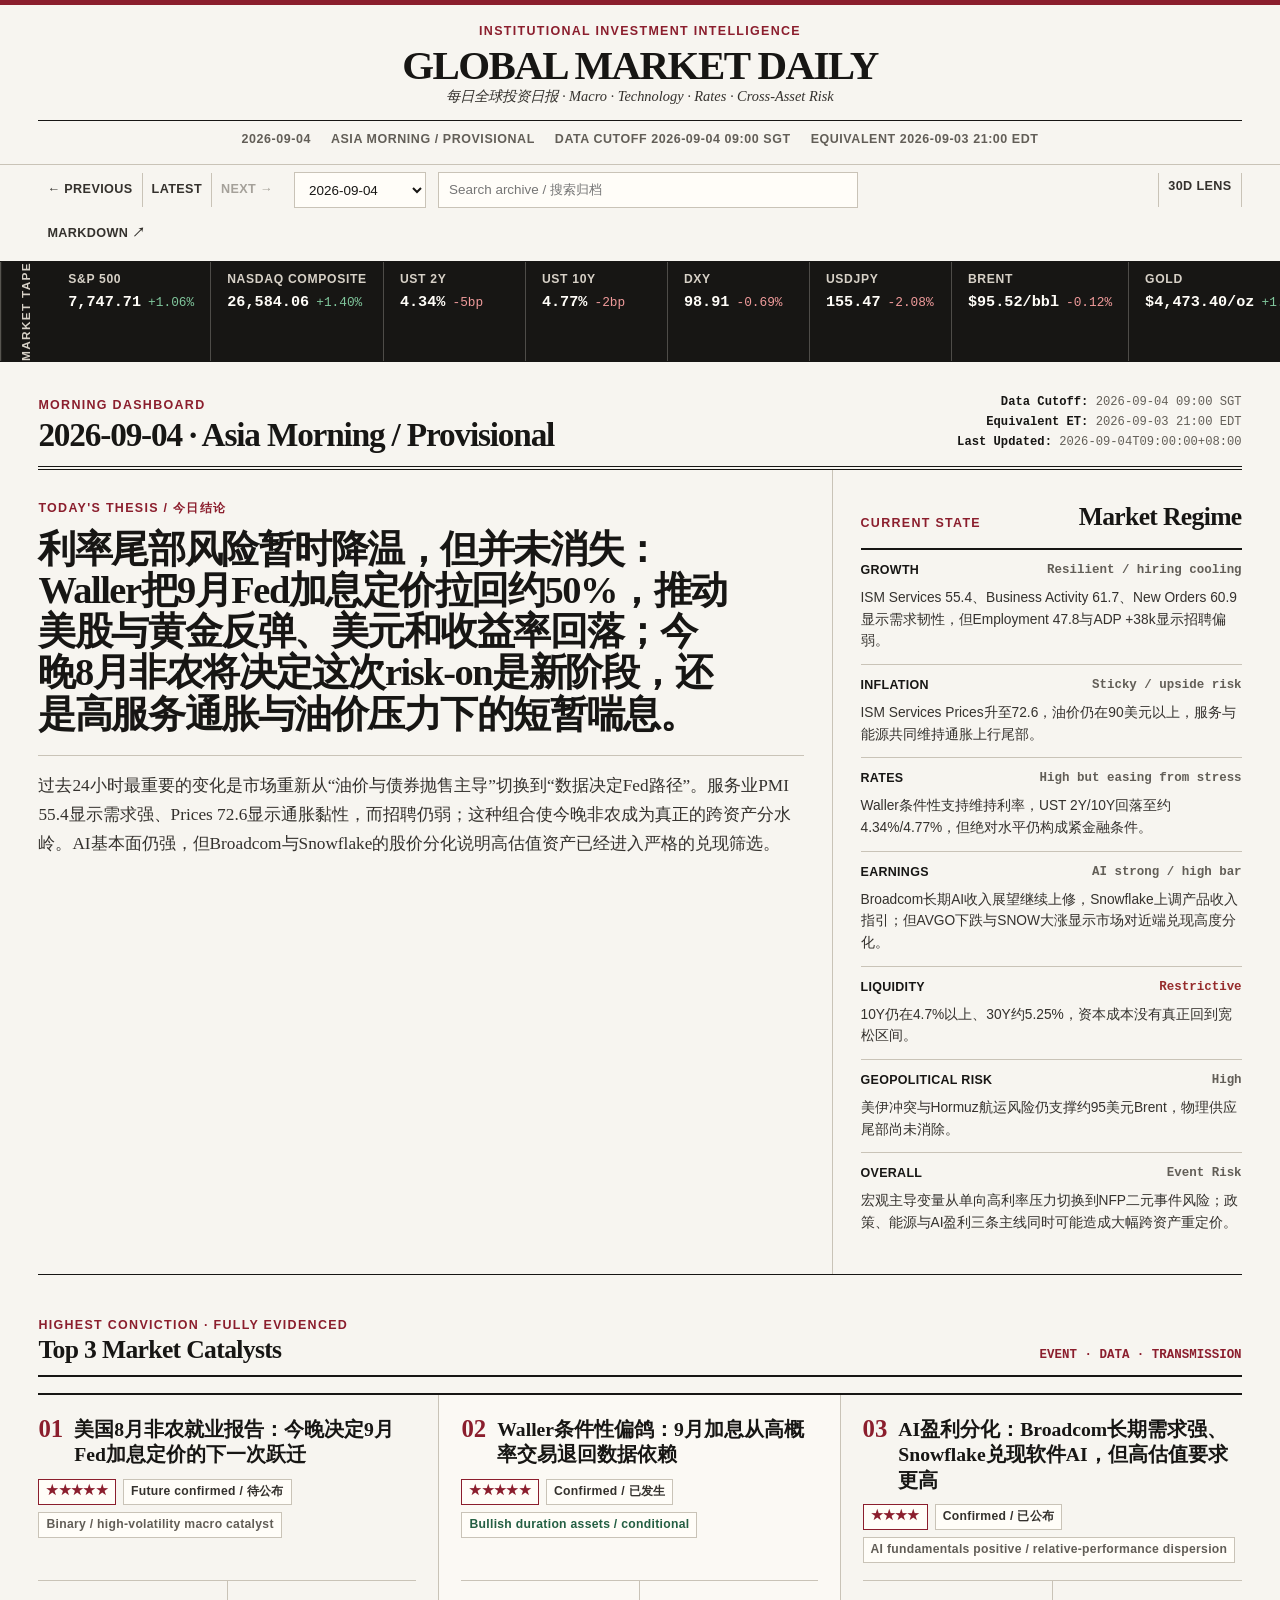
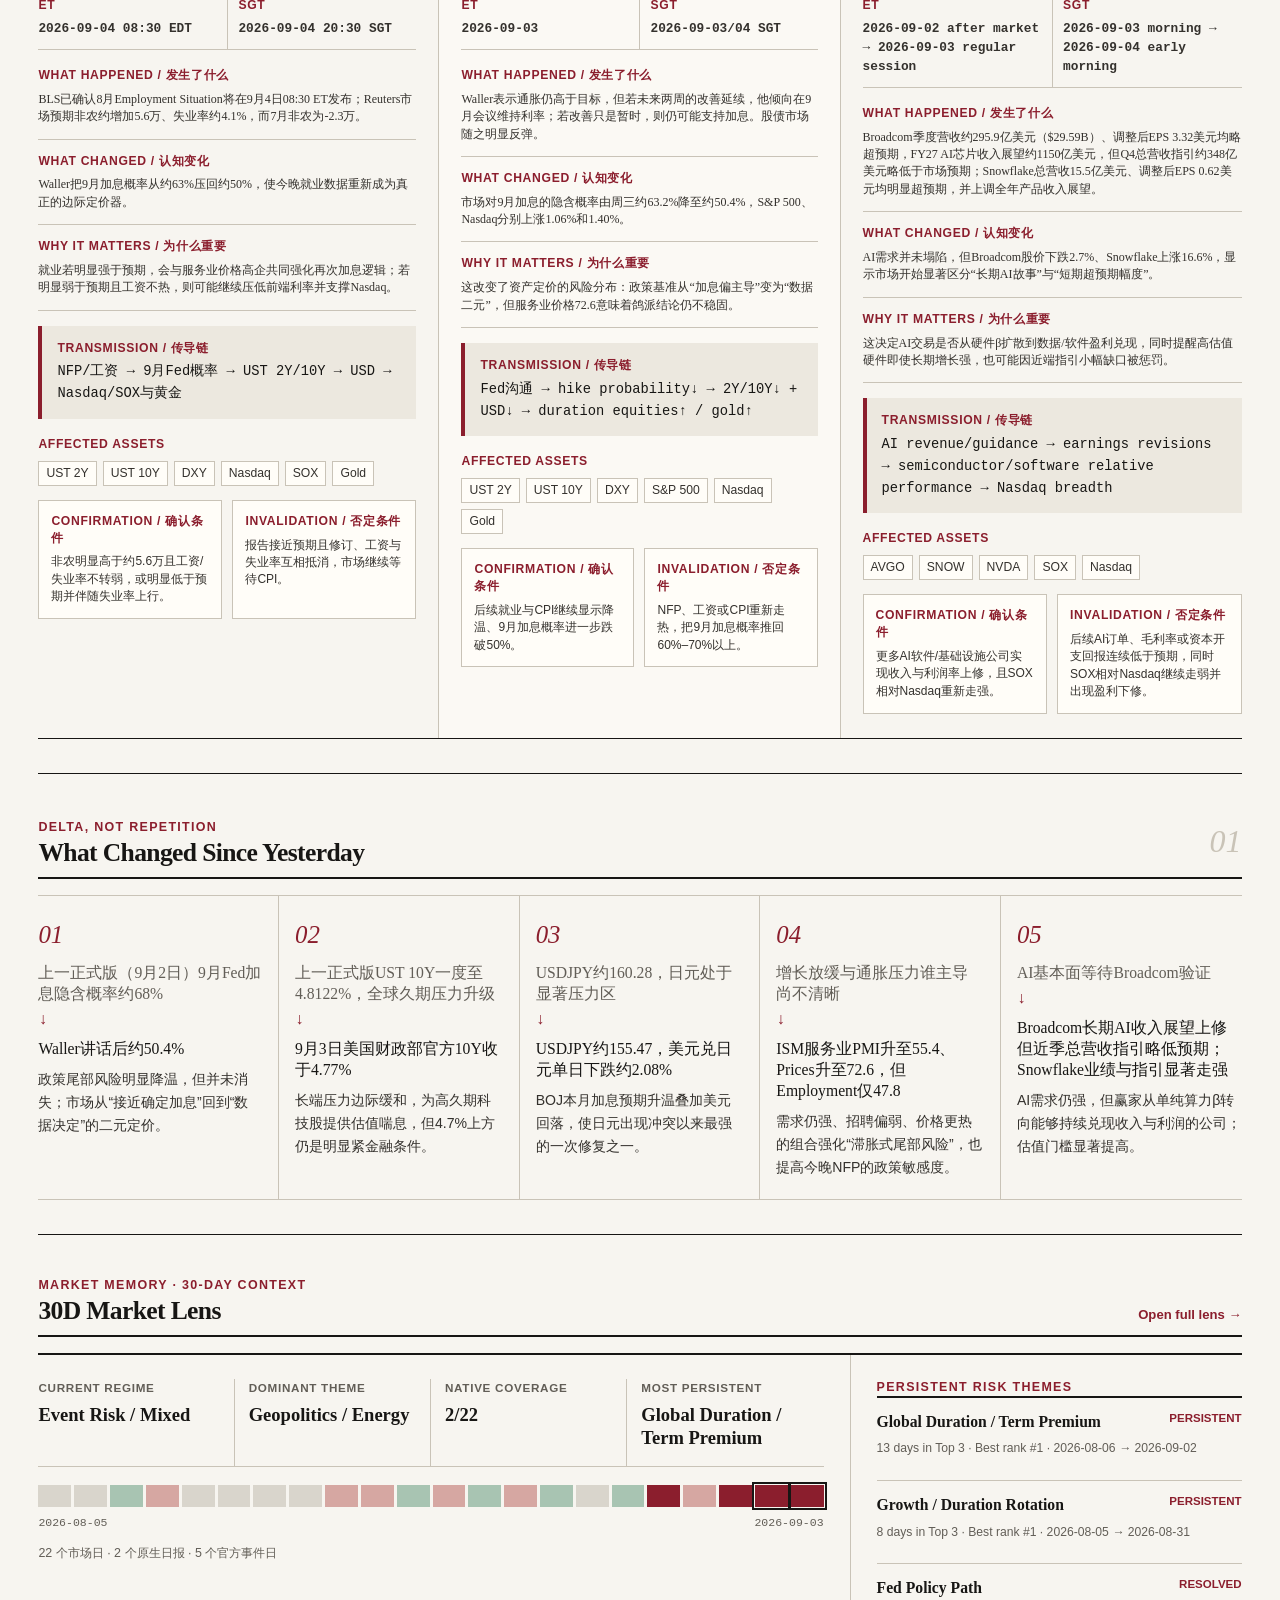
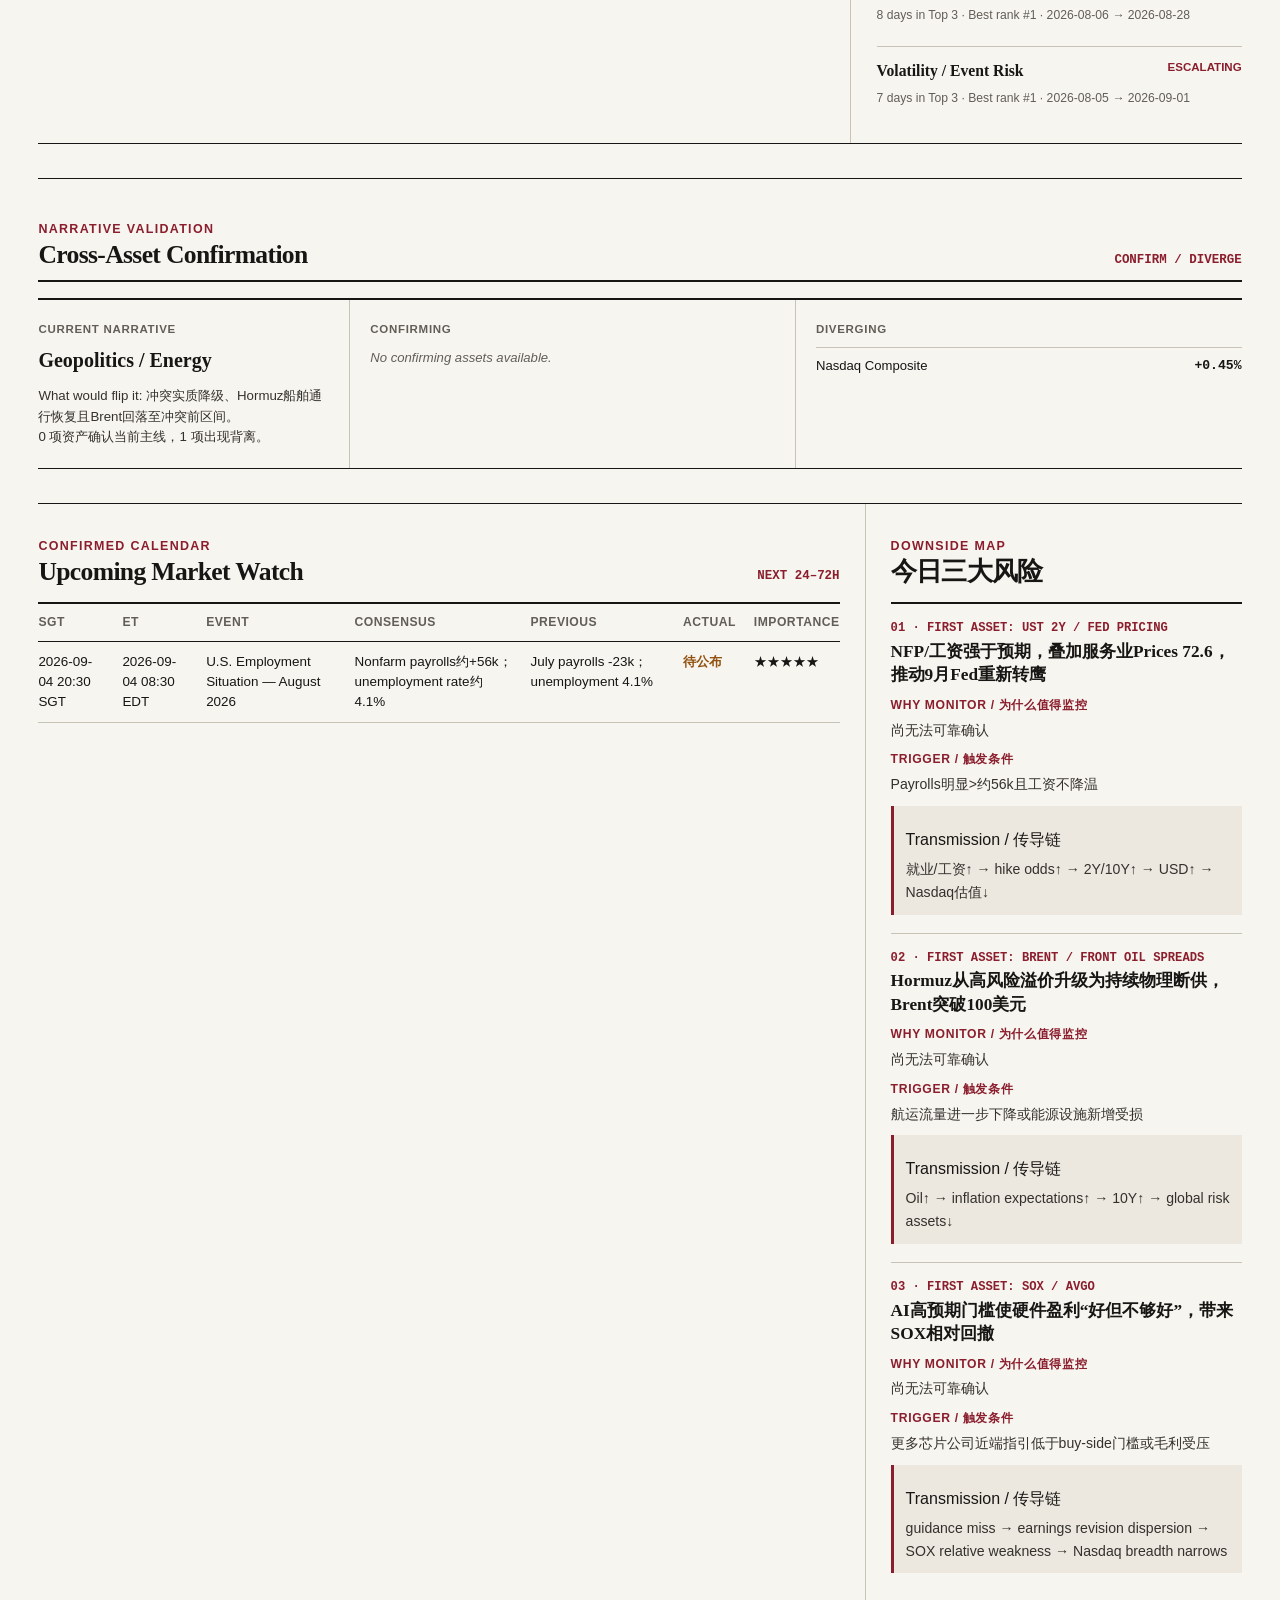
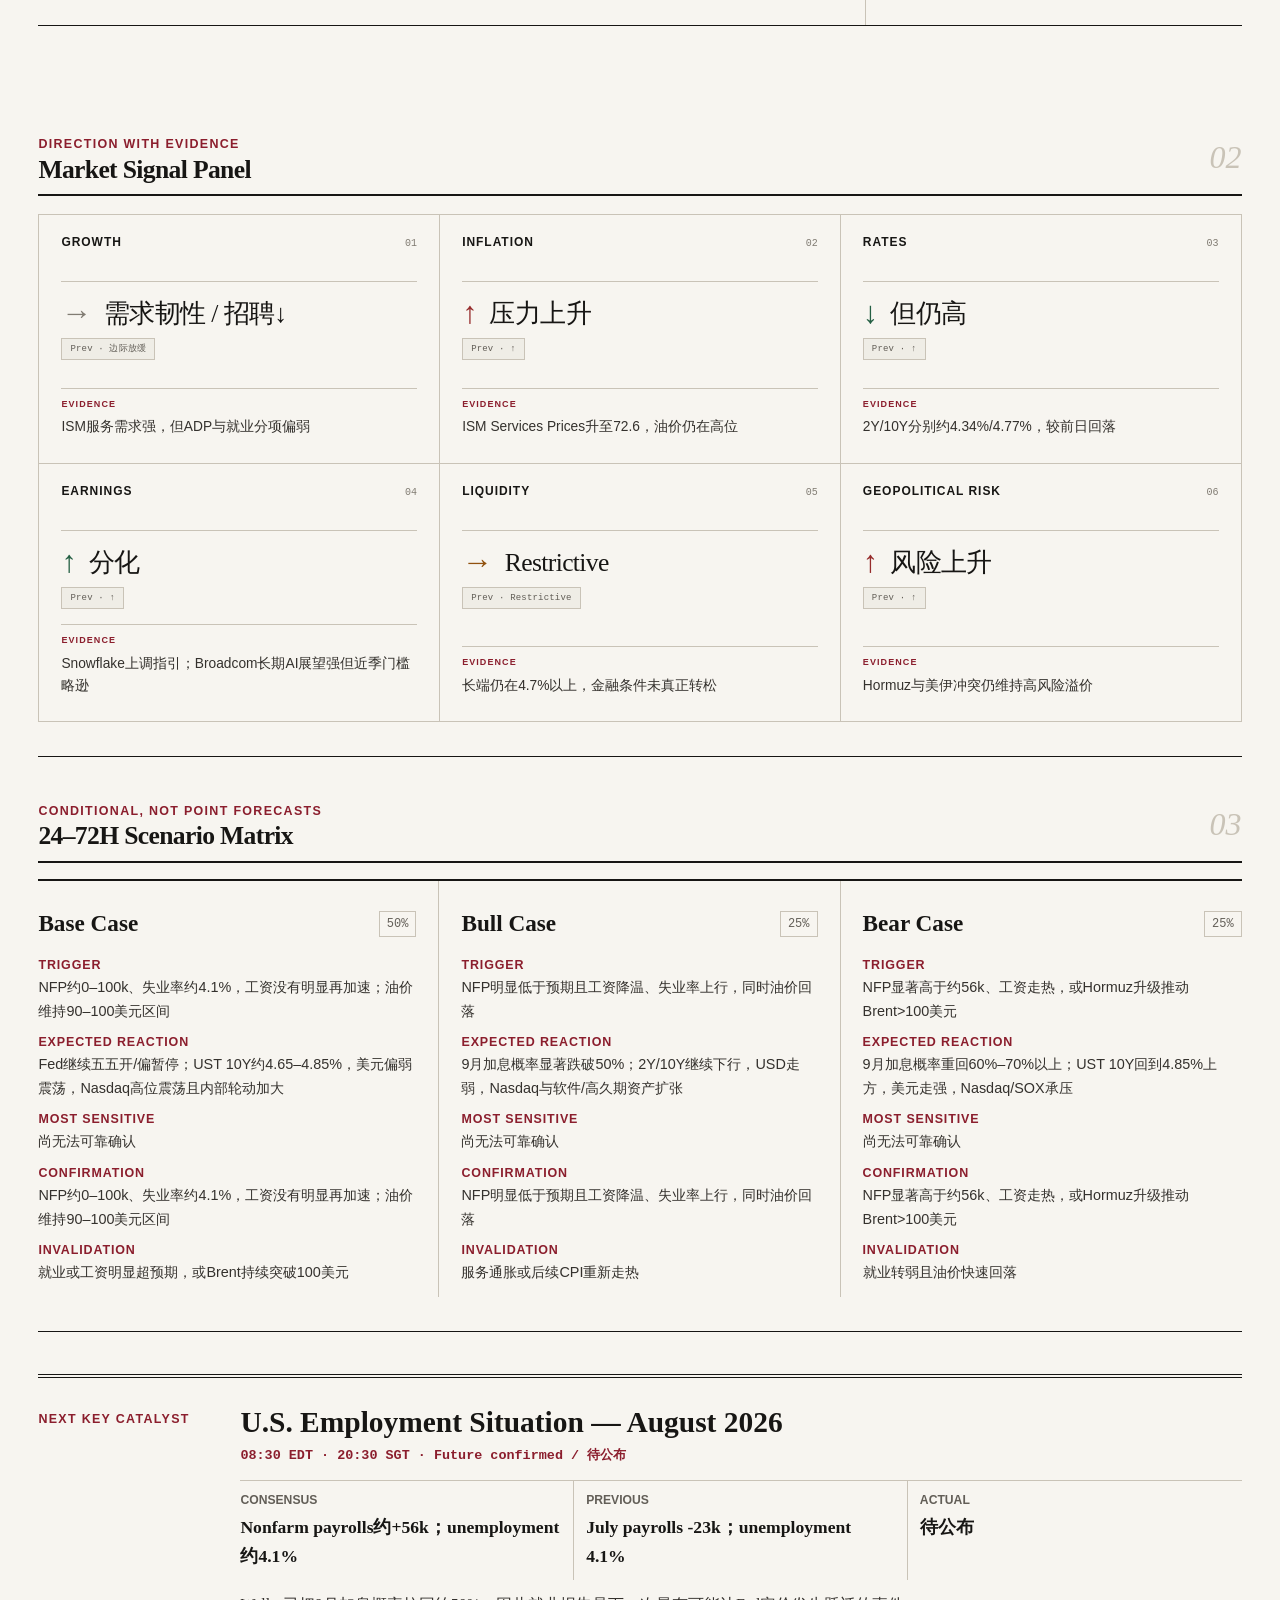
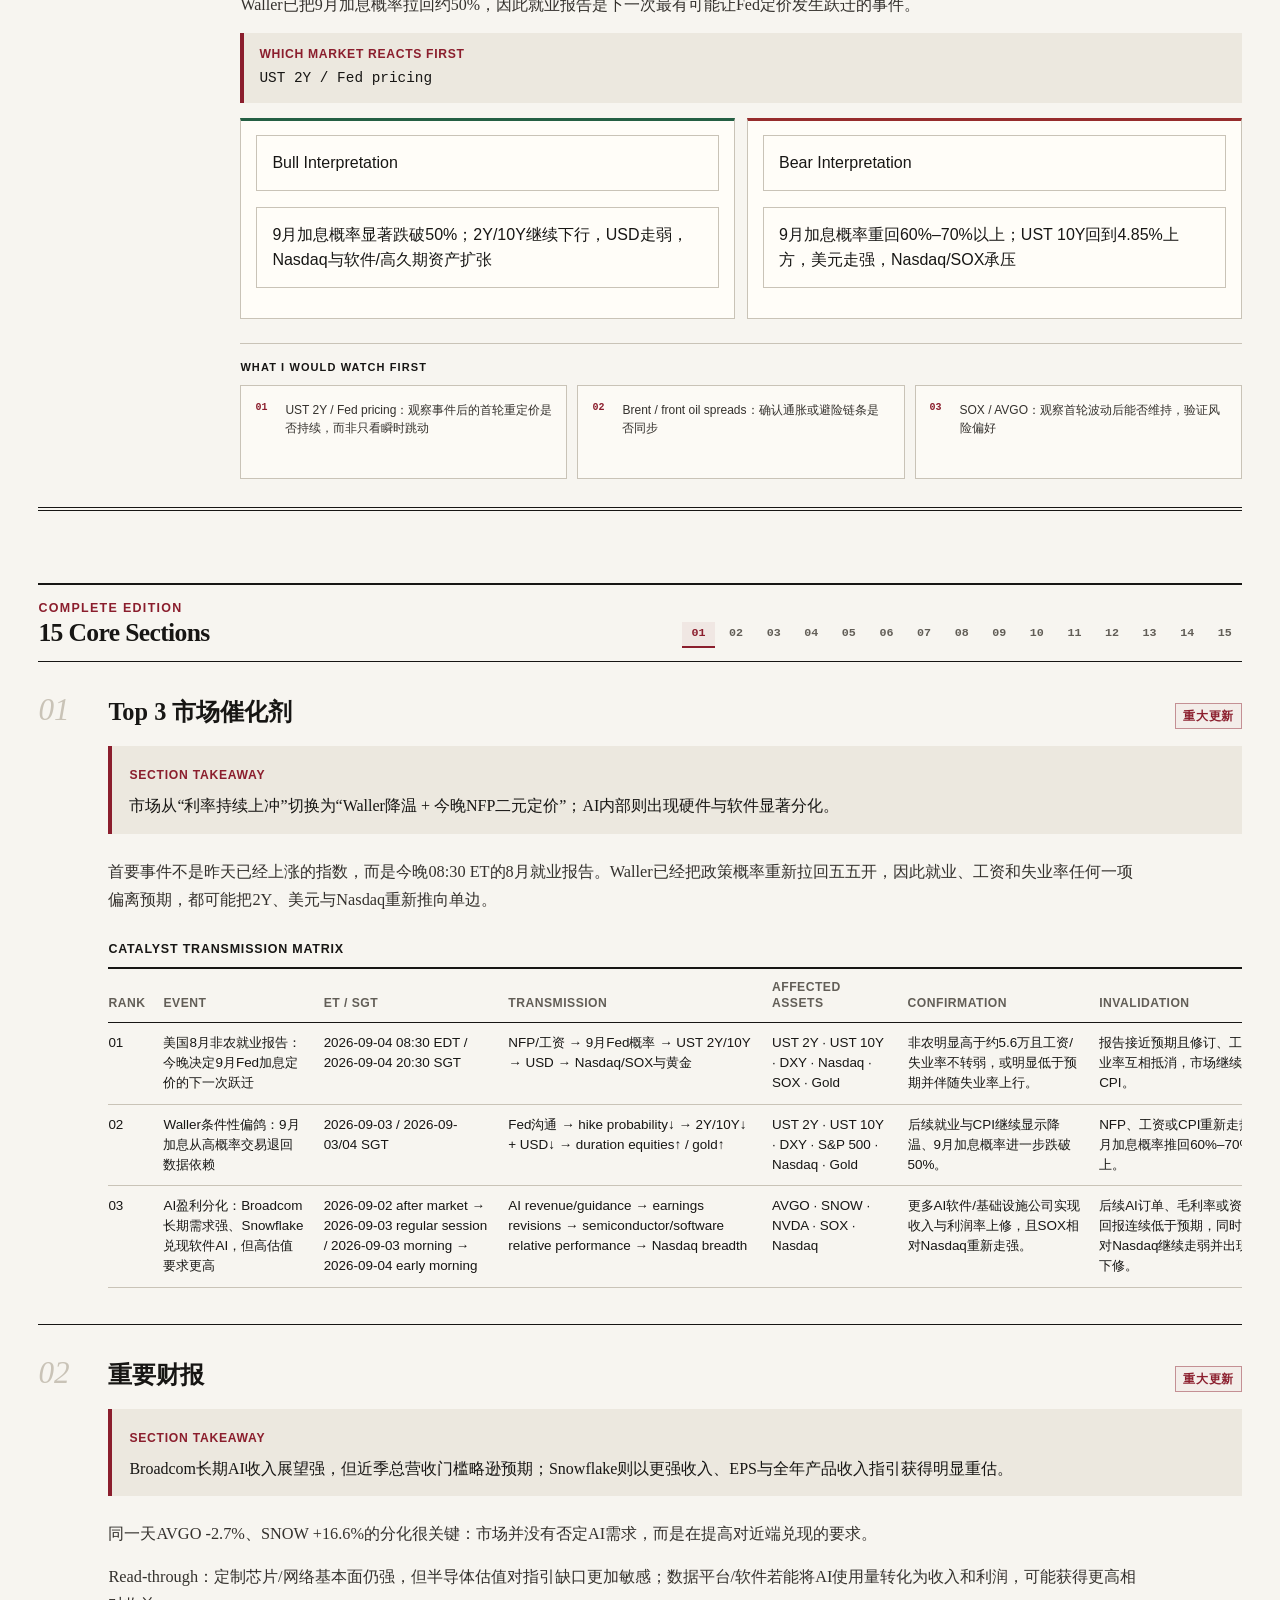
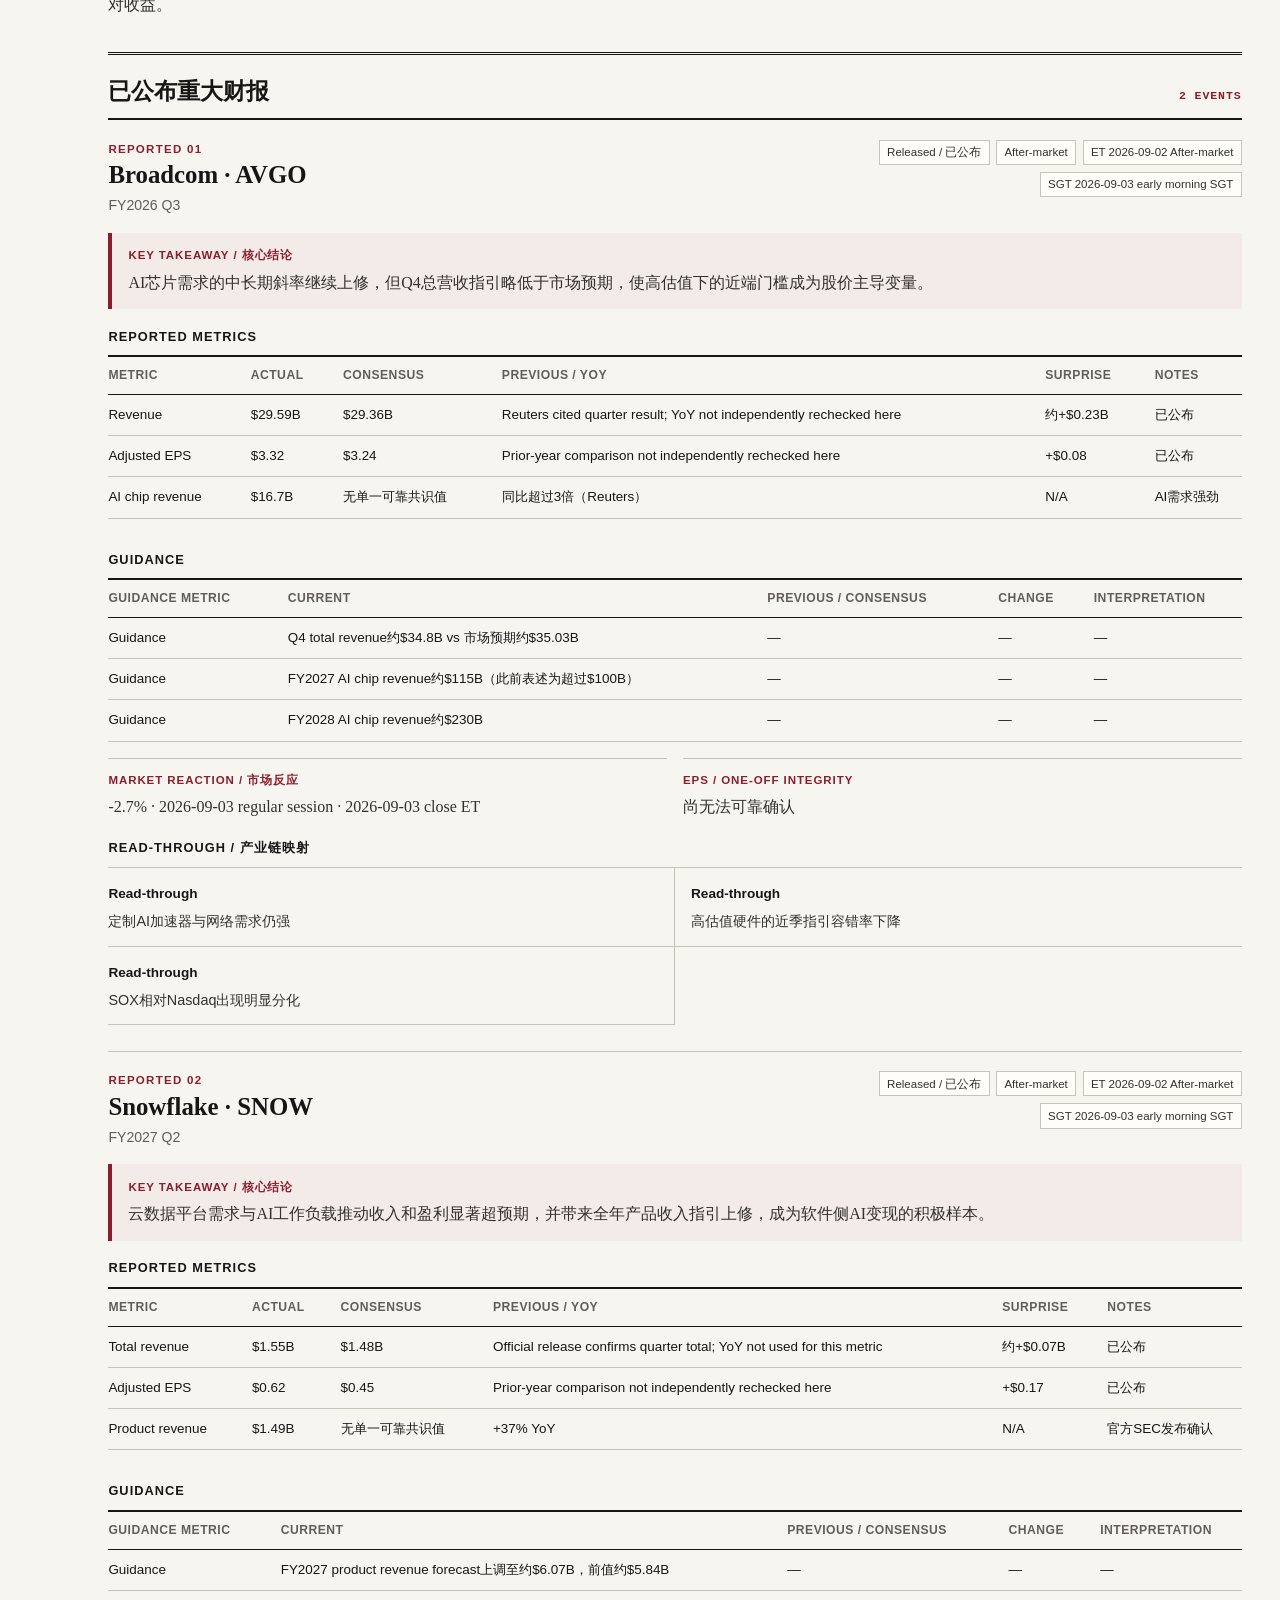
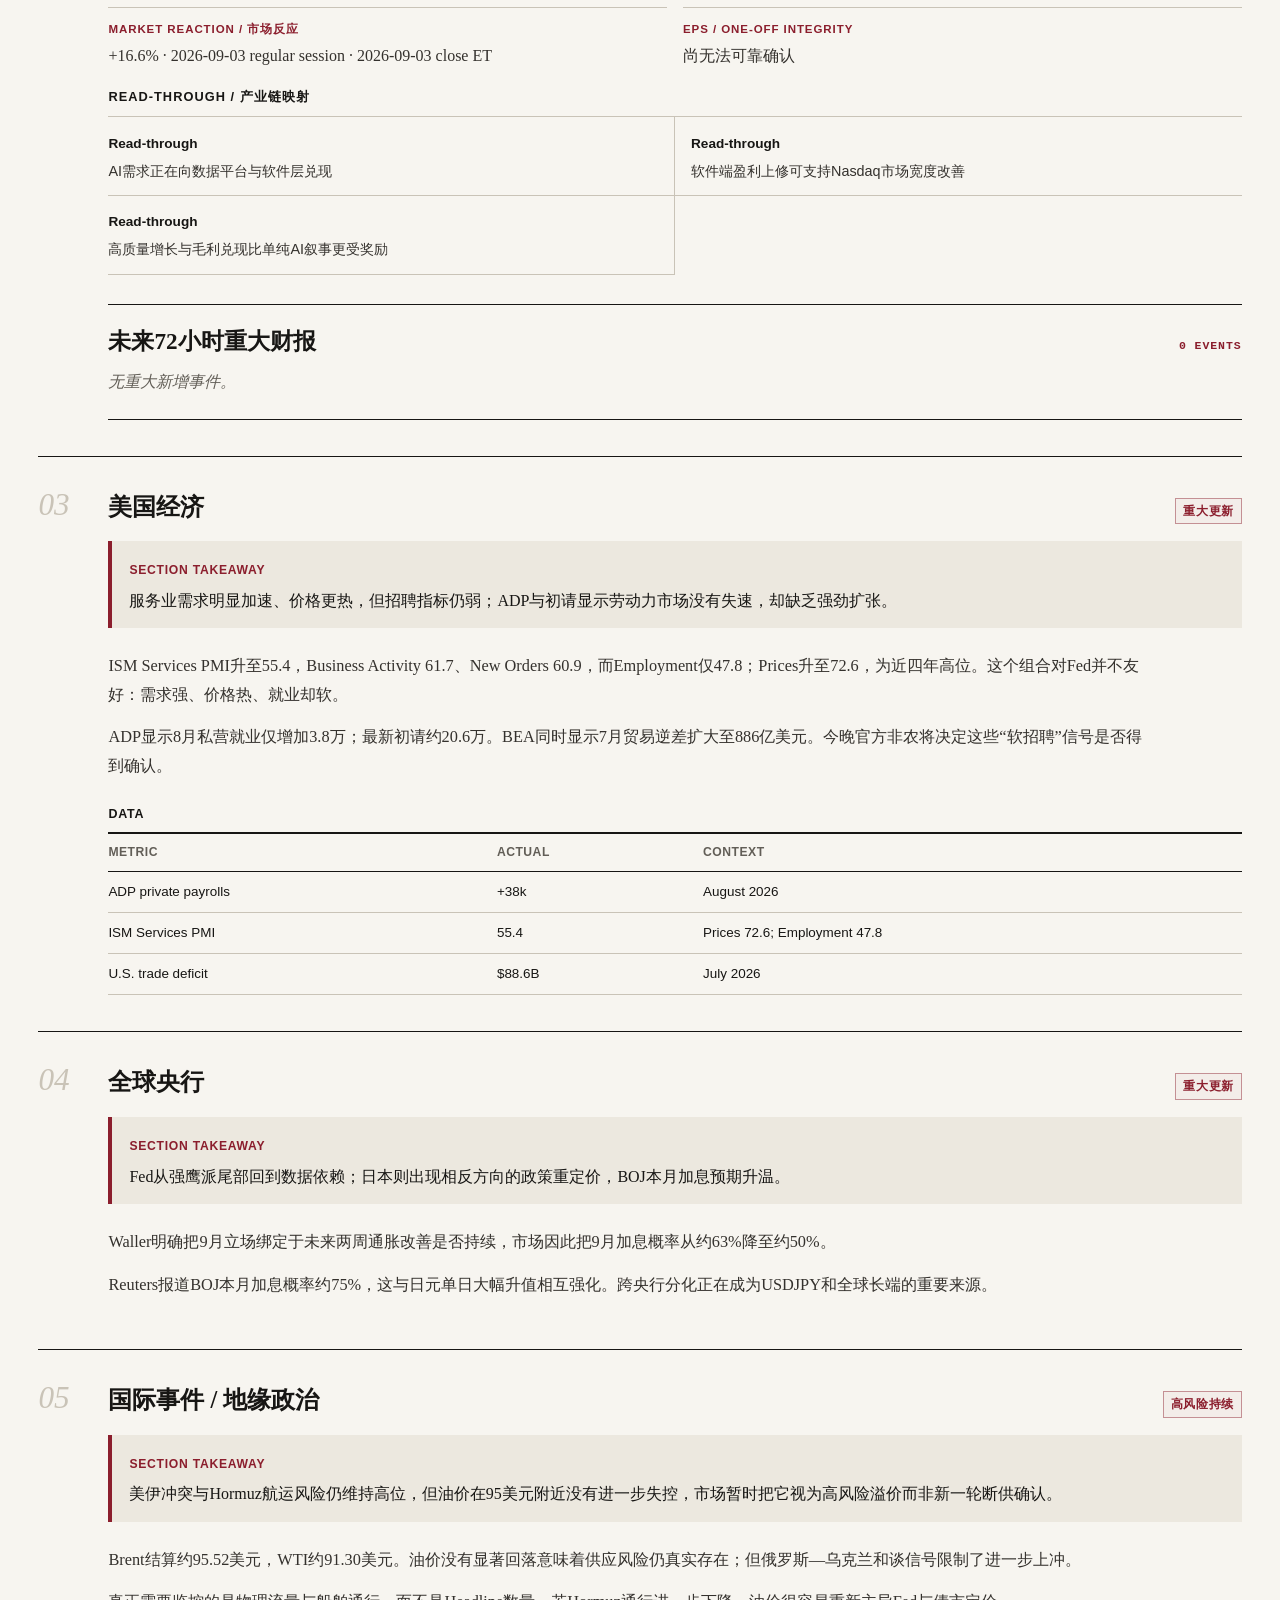
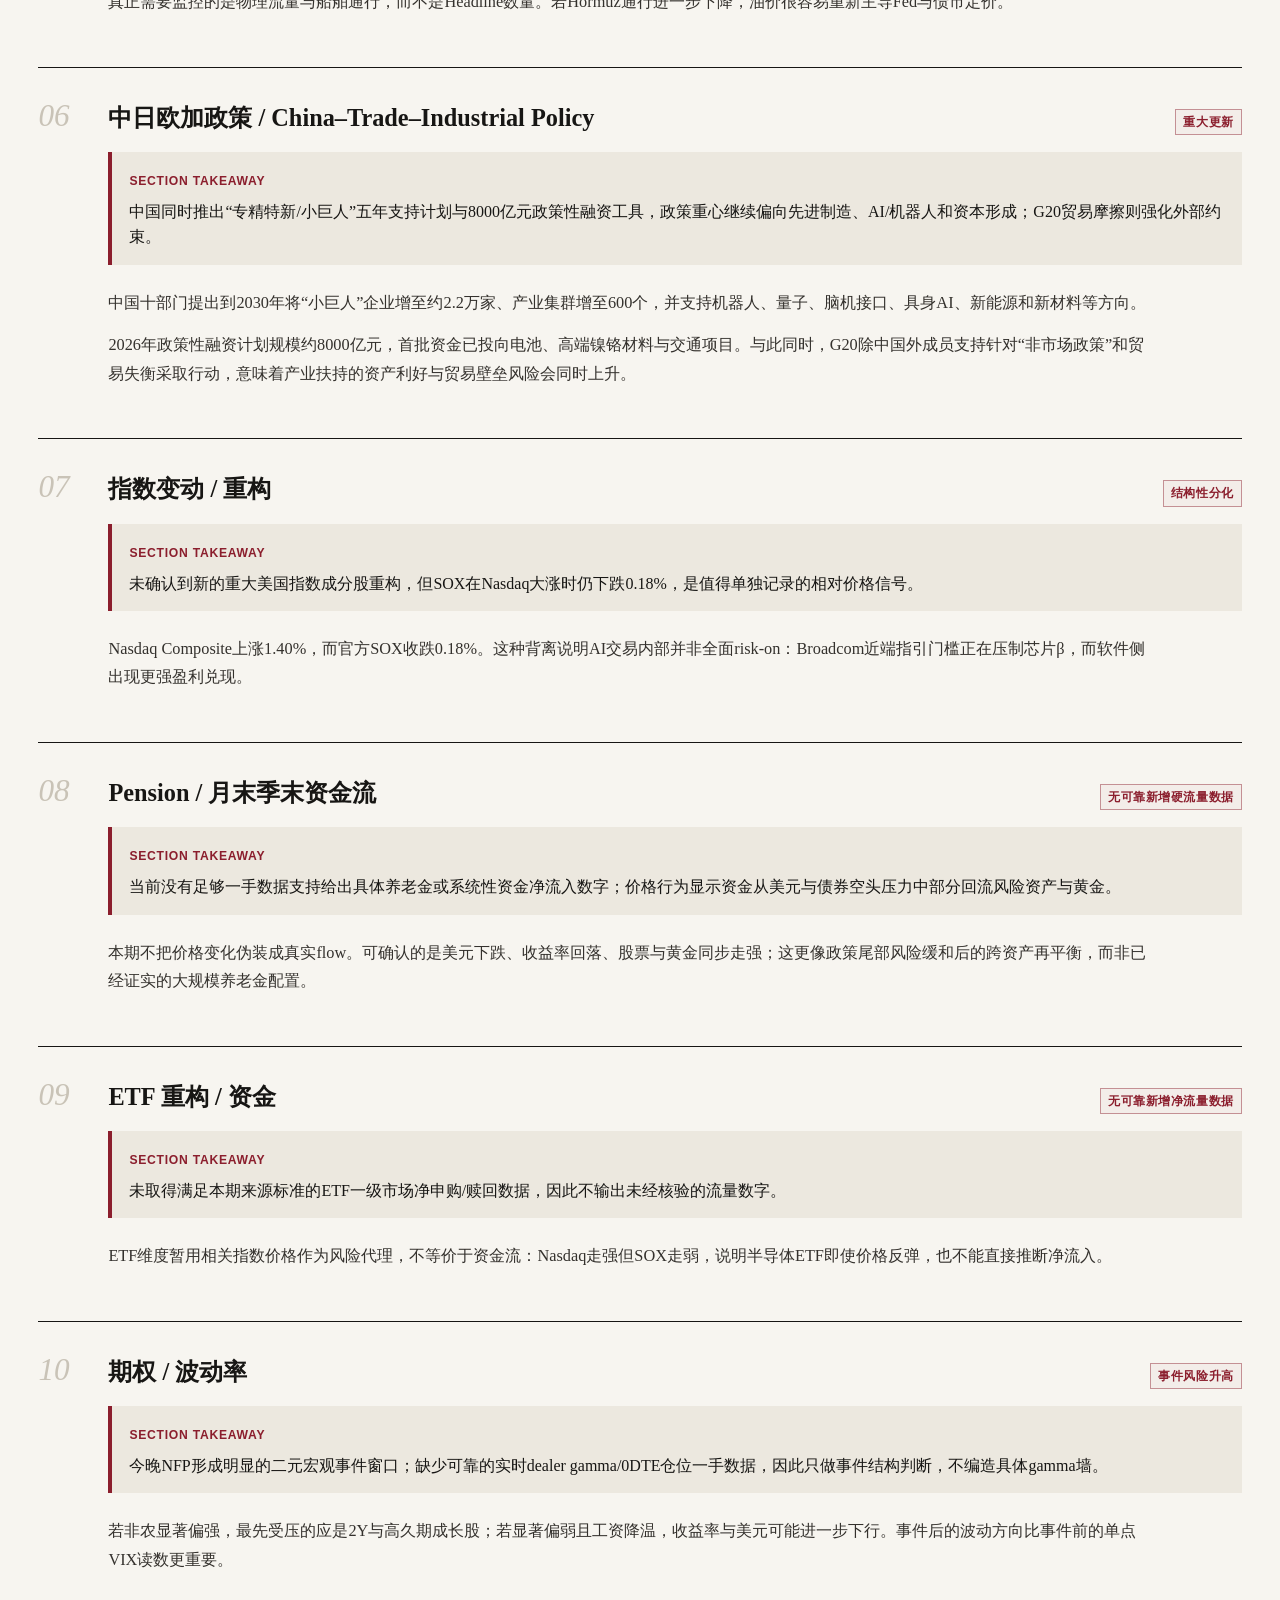
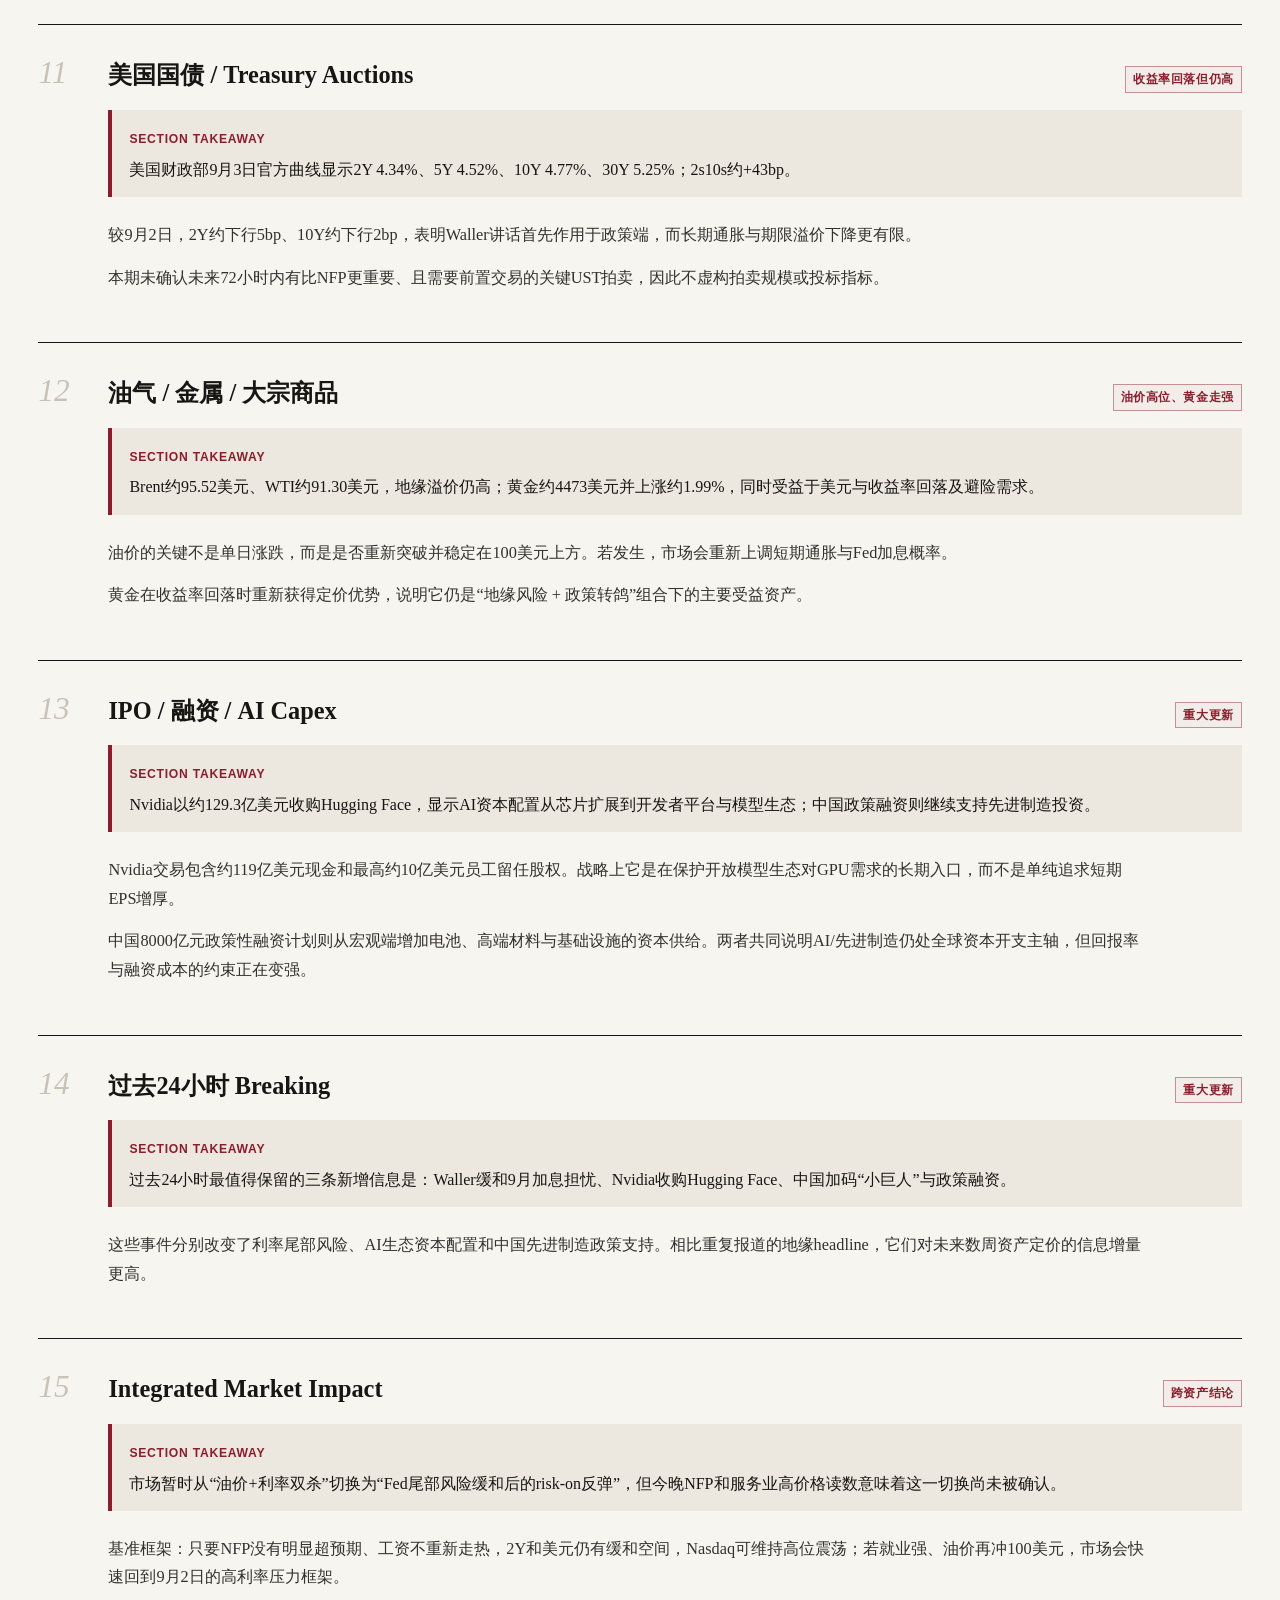
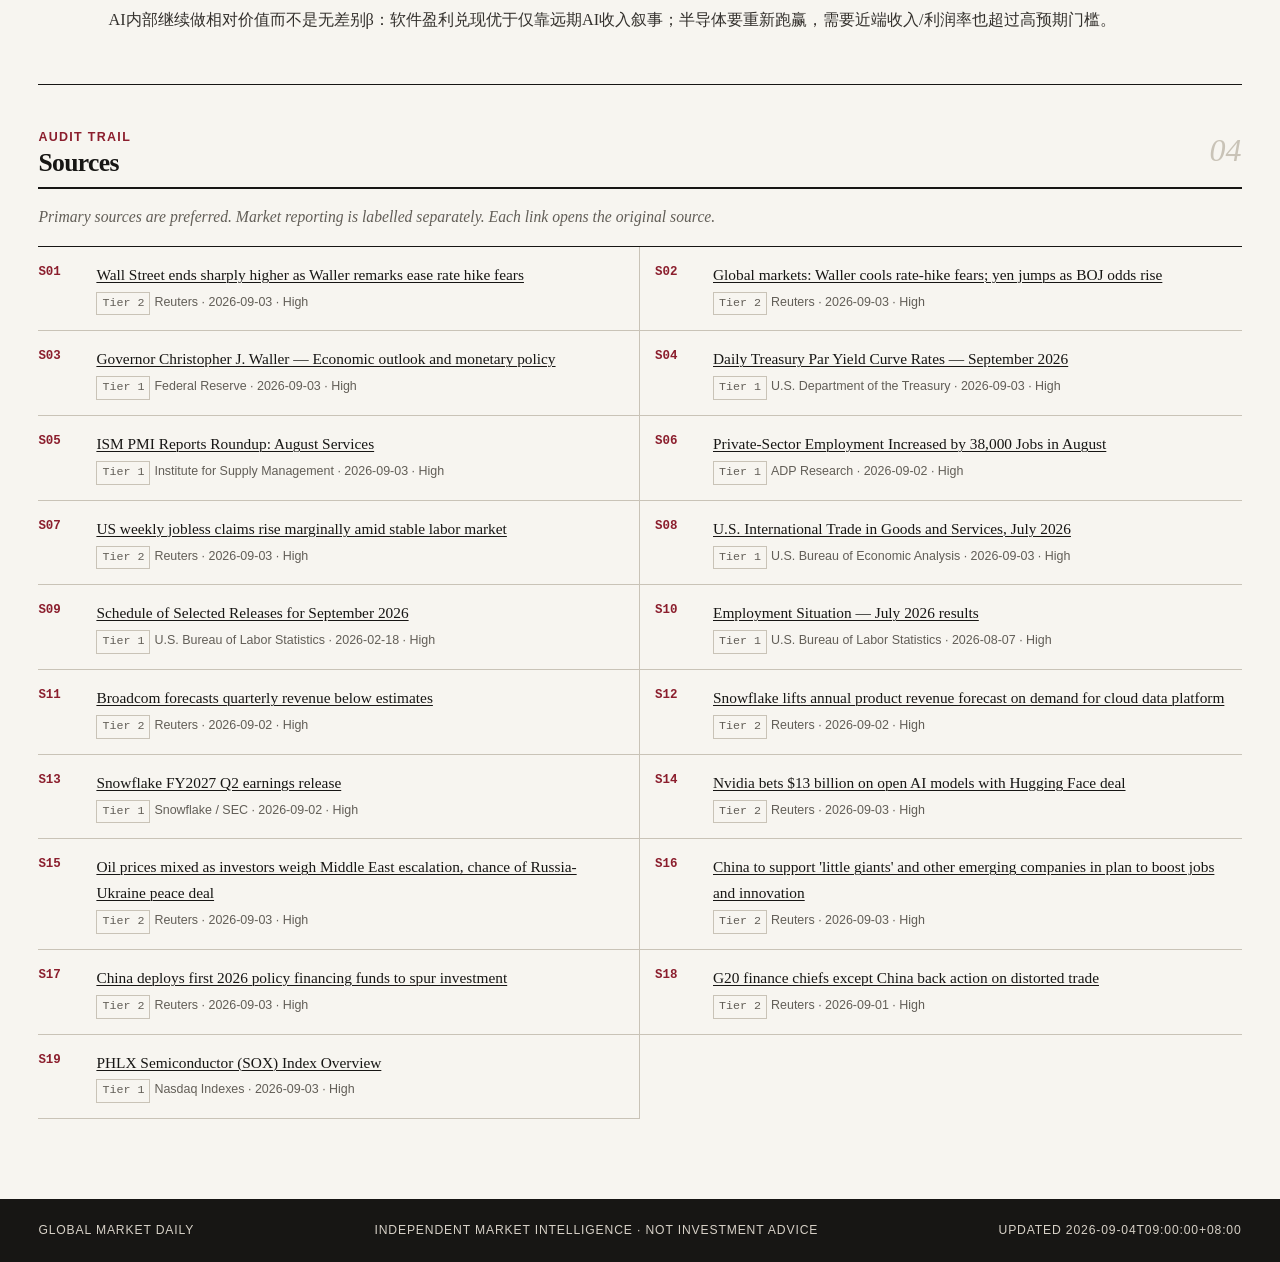
==== commit c748f33e: "feat(ui): load editorial signal panel assets" ====
--- a/docs/index.html
+++ b/docs/index.html
@@ -8,8 +8,10 @@
   <title>Global Market Daily</title>
   <link rel="stylesheet" href="assets/styles.css?v=1.2.1">
   <link rel="stylesheet" href="assets/market-lens.css?v=2.1.0">
+  <link rel="stylesheet" href="assets/editorial-v2.css?v=2.0.0">
   <script defer src="assets/app.js?v=1.2.1"></script>
-  <script defer src="assets/publication-compat.js?v=1.0.0"></script>
+  <script defer src="assets/publication-compat.js?v=1.1.0"></script>
+  <script defer src="assets/editorial-v2.js?v=2.0.0"></script>
   <script defer src="assets/p0.js?v=2.1.1"></script>
 </head>
 <body>
@@ -233,4 +235,4 @@
     <div class="noscript">This site requires JavaScript to load the daily JSON archive. The complete Markdown edition is available under <code>reports/</code>.</div>
   </noscript>
 </body>
-</html>+</html>
--- a/docs/assets/editorial-v2.css
+++ b/docs/assets/editorial-v2.css
@@ -0,0 +1,268 @@
+/* Global Market Daily — Signal Panel editorial reset (v2.0.0) */
+
+.signal-section {
+  margin-top: clamp(38px, 5vw, 72px);
+}
+
+.signal-section .section-heading--rule {
+  margin-bottom: 18px;
+}
+
+.signal-grid {
+  display: grid !important;
+  grid-template-columns: repeat(3, minmax(0, 1fr)) !important;
+  gap: 1px !important;
+  overflow: hidden;
+  border: 1px solid var(--hairline) !important;
+  background: var(--hairline);
+}
+
+.signal-card,
+.signal-card:first-child,
+.signal-card:nth-child(n) {
+  min-width: 0;
+  min-height: 248px;
+  padding: 20px 22px 18px !important;
+  border: 0 !important;
+  background: var(--paper);
+  display: flex;
+  flex-direction: column;
+}
+
+.signal-card__header {
+  display: flex;
+  align-items: baseline;
+  justify-content: space-between;
+  gap: 16px;
+  padding-bottom: 12px;
+  border-bottom: 1px solid var(--hairline);
+}
+
+.signal-card__label {
+  margin: 0;
+  color: var(--ink);
+  font-family: var(--sans);
+  font-size: 12px;
+  line-height: 1.2;
+  font-weight: 800;
+  letter-spacing: .08em;
+  text-transform: uppercase;
+}
+
+.signal-card__index {
+  flex: 0 0 auto;
+  color: var(--rule);
+  font-family: var(--mono);
+  font-size: 10px;
+  line-height: 1;
+}
+
+.signal-card__reading {
+  display: grid;
+  grid-template-columns: auto minmax(0, 1fr);
+  align-items: center;
+  column-gap: 12px;
+  row-gap: 10px;
+  padding: 18px 0 15px;
+}
+
+.signal-card__arrow {
+  grid-row: 1;
+  align-self: center;
+  font-family: var(--serif);
+  font-size: clamp(30px, 2.4vw, 39px);
+  line-height: .9;
+  font-weight: 400;
+}
+
+.signal-card__state {
+  grid-row: 1;
+  min-width: 0;
+  color: var(--ink);
+  font-family: var(--serif);
+  font-size: clamp(23px, 2vw, 31px);
+  line-height: 1.05;
+  font-weight: 500;
+  letter-spacing: -.025em;
+  overflow-wrap: anywhere;
+}
+
+.signal-card__previous {
+  grid-column: 1 / -1;
+  justify-self: start;
+  max-width: 100%;
+  padding: 5px 8px 4px;
+  border: 1px solid var(--hairline);
+  color: var(--muted);
+  background: color-mix(in srgb, var(--paper-deep) 60%, transparent);
+  font-family: var(--mono);
+  font-size: 9px;
+  line-height: 1.25;
+  letter-spacing: .02em;
+  overflow-wrap: anywhere;
+}
+
+.signal-card__facts {
+  display: grid;
+  gap: 12px;
+  margin-top: auto;
+}
+
+.signal-card__fact {
+  padding-top: 10px;
+  border-top: 1px solid var(--hairline);
+}
+
+.signal-card__fact-label {
+  margin-bottom: 4px;
+  color: var(--accent);
+  font-family: var(--sans);
+  font-size: 9px;
+  line-height: 1.2;
+  font-weight: 800;
+  letter-spacing: .12em;
+  text-transform: uppercase;
+}
+
+.signal-card__fact-value {
+  margin: 0;
+  color: var(--charcoal);
+  font-family: var(--sans);
+  font-size: 13px;
+  line-height: 1.55;
+  overflow-wrap: anywhere;
+}
+
+.signal-card[data-tone="positive"] .signal-card__arrow {
+  color: var(--positive);
+}
+
+.signal-card[data-tone="negative"] .signal-card__arrow {
+  color: var(--negative);
+}
+
+.signal-card[data-tone="warning"] .signal-card__arrow {
+  color: var(--warning);
+}
+
+.signal-card[data-tone="neutral"] .signal-card__arrow {
+  color: var(--rule);
+}
+
+.signal-panel__empty {
+  grid-column: 1 / -1;
+  margin: 0;
+  padding: 26px;
+  color: var(--muted);
+  background: var(--paper);
+}
+
+/* Next Key Catalyst watch-list completion */
+
+.next-catalyst .watch-list__title {
+  margin: 24px 0 10px;
+  padding-top: 17px;
+  border-top: 1px solid var(--hairline);
+  color: var(--ink);
+  font-family: var(--sans);
+  font-size: 11px;
+  line-height: 1.2;
+  font-weight: 800;
+  letter-spacing: .1em;
+  text-transform: uppercase;
+}
+
+.next-catalyst .watch-list,
+.next-catalyst .watch-list--editorial {
+  display: grid;
+  grid-template-columns: repeat(3, minmax(0, 1fr));
+  gap: 10px;
+  margin: 0;
+  padding: 0;
+  list-style: none;
+  counter-reset: watch-item;
+}
+
+.next-catalyst .watch-list li {
+  position: relative;
+  min-width: 0;
+  min-height: 94px;
+  margin: 0;
+  padding: 15px 14px 14px 44px;
+  border: 1px solid var(--hairline);
+  color: var(--charcoal);
+  background: color-mix(in srgb, var(--white) 66%, var(--paper));
+  font-size: 12px;
+  line-height: 1.5;
+  counter-increment: watch-item;
+  overflow-wrap: anywhere;
+}
+
+.next-catalyst .watch-list li::before {
+  content: counter(watch-item, decimal-leading-zero);
+  position: absolute;
+  left: 14px;
+  top: 15px;
+  color: var(--accent);
+  font-family: var(--mono);
+  font-size: 10px;
+  line-height: 1.4;
+  font-weight: 800;
+}
+
+@media (max-width: 1100px) {
+  .signal-grid {
+    grid-template-columns: repeat(2, minmax(0, 1fr)) !important;
+  }
+
+  .next-catalyst .watch-list,
+  .next-catalyst .watch-list--editorial {
+    grid-template-columns: repeat(2, minmax(0, 1fr));
+  }
+}
+
+@media (max-width: 700px) {
+  .signal-section {
+    margin-top: 34px;
+  }
+
+  .signal-grid {
+    display: grid !important;
+    grid-template-columns: minmax(0, 1fr) !important;
+  }
+
+  .signal-card,
+  .signal-card:first-child,
+  .signal-card:nth-child(n) {
+    min-height: 0;
+    padding: 18px 16px 17px !important;
+  }
+
+  .signal-card__reading {
+    padding: 15px 0 13px;
+  }
+
+  .signal-card__arrow {
+    font-size: 31px;
+  }
+
+  .signal-card__state {
+    font-size: 24px;
+  }
+
+  .next-catalyst .watch-list,
+  .next-catalyst .watch-list--editorial {
+    grid-template-columns: minmax(0, 1fr);
+  }
+
+  .next-catalyst .watch-list li {
+    min-height: 0;
+  }
+}
+
+@media (prefers-reduced-motion: reduce) {
+  .signal-card,
+  .next-catalyst .watch-list li {
+    transition: none !important;
+  }
+}
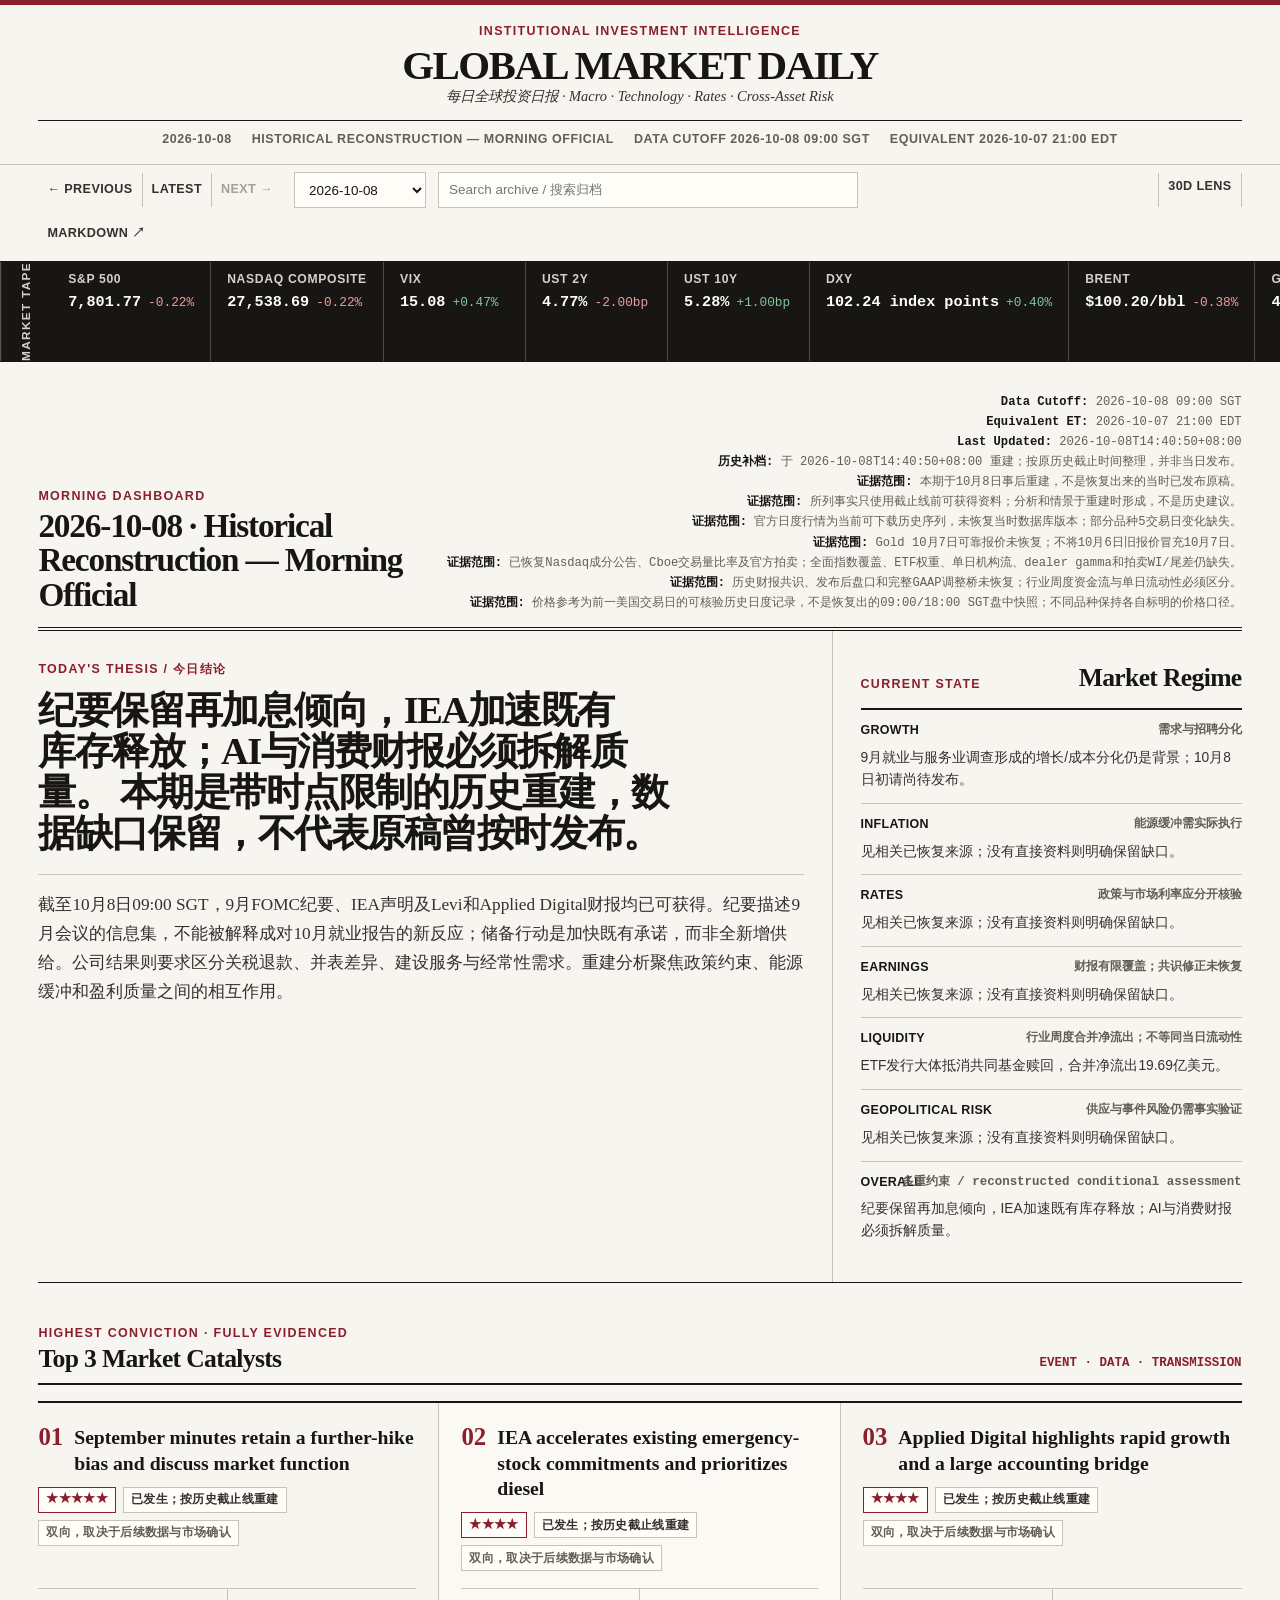
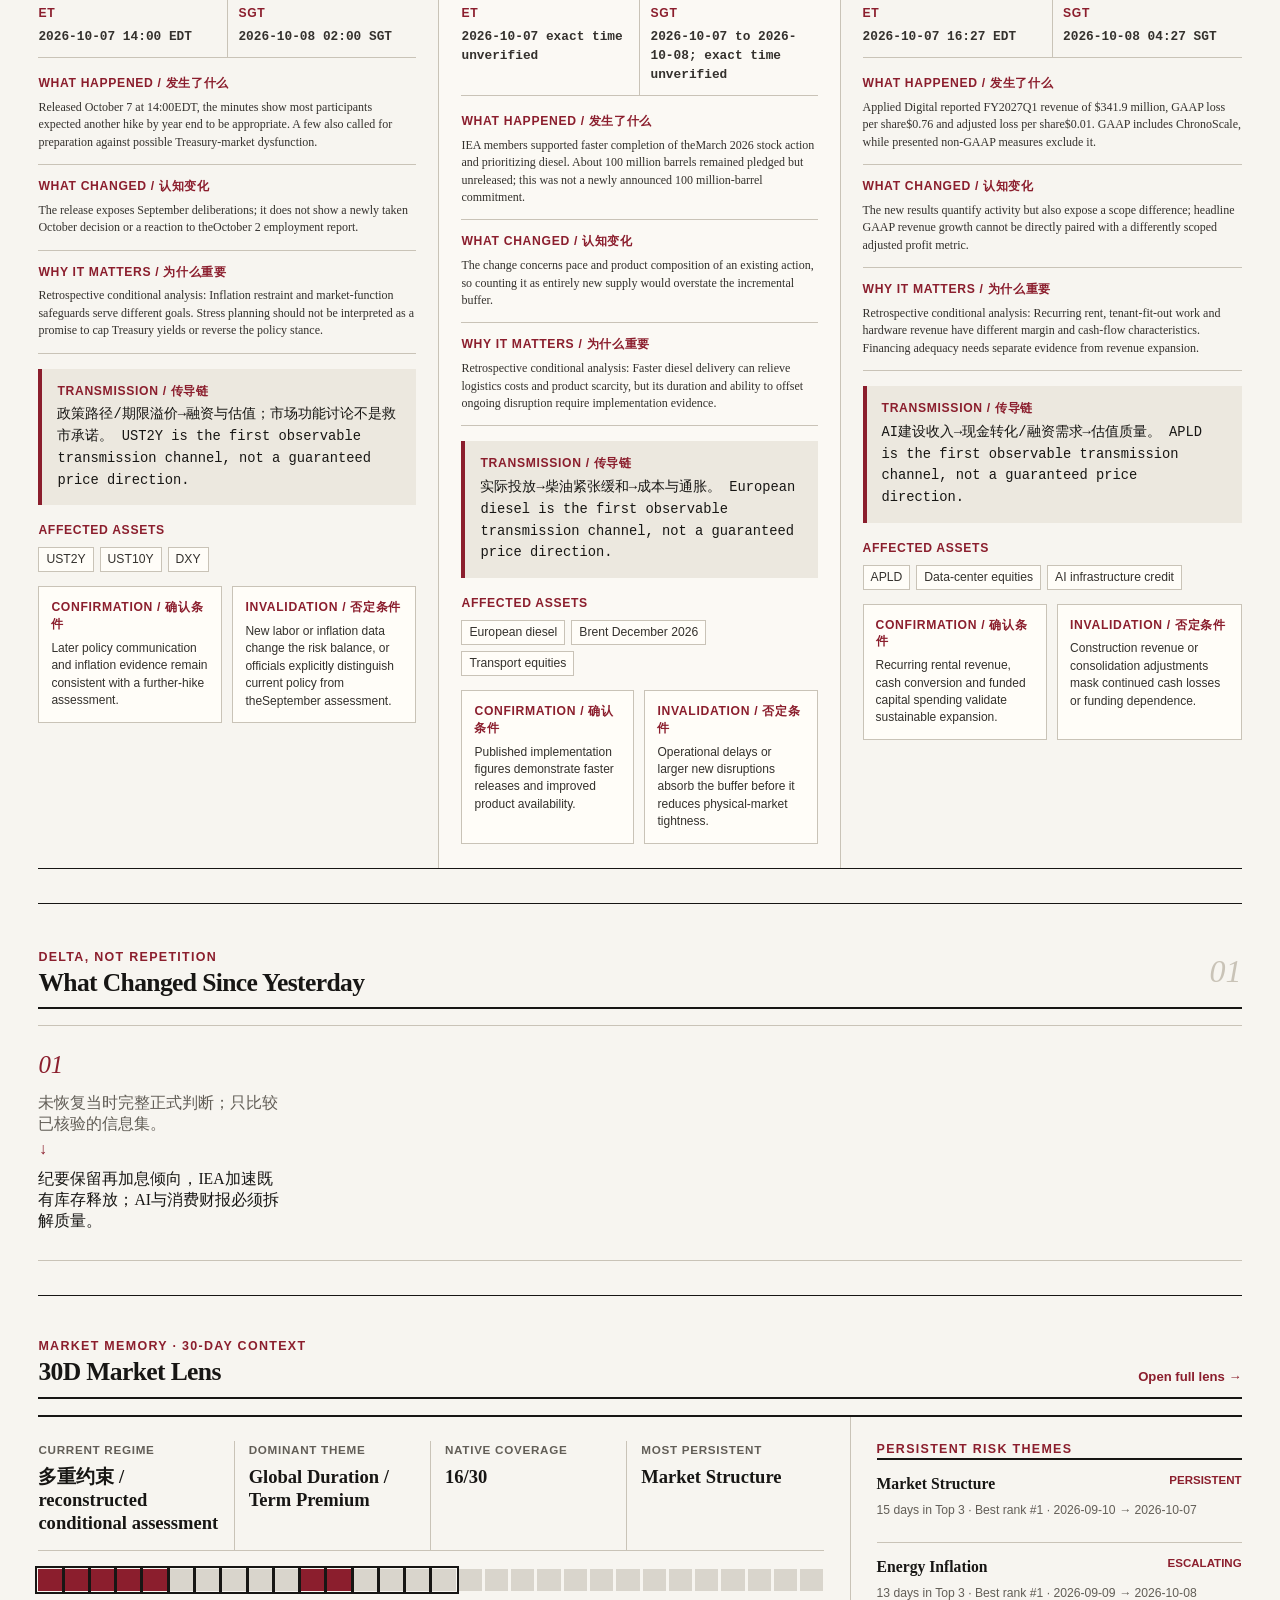
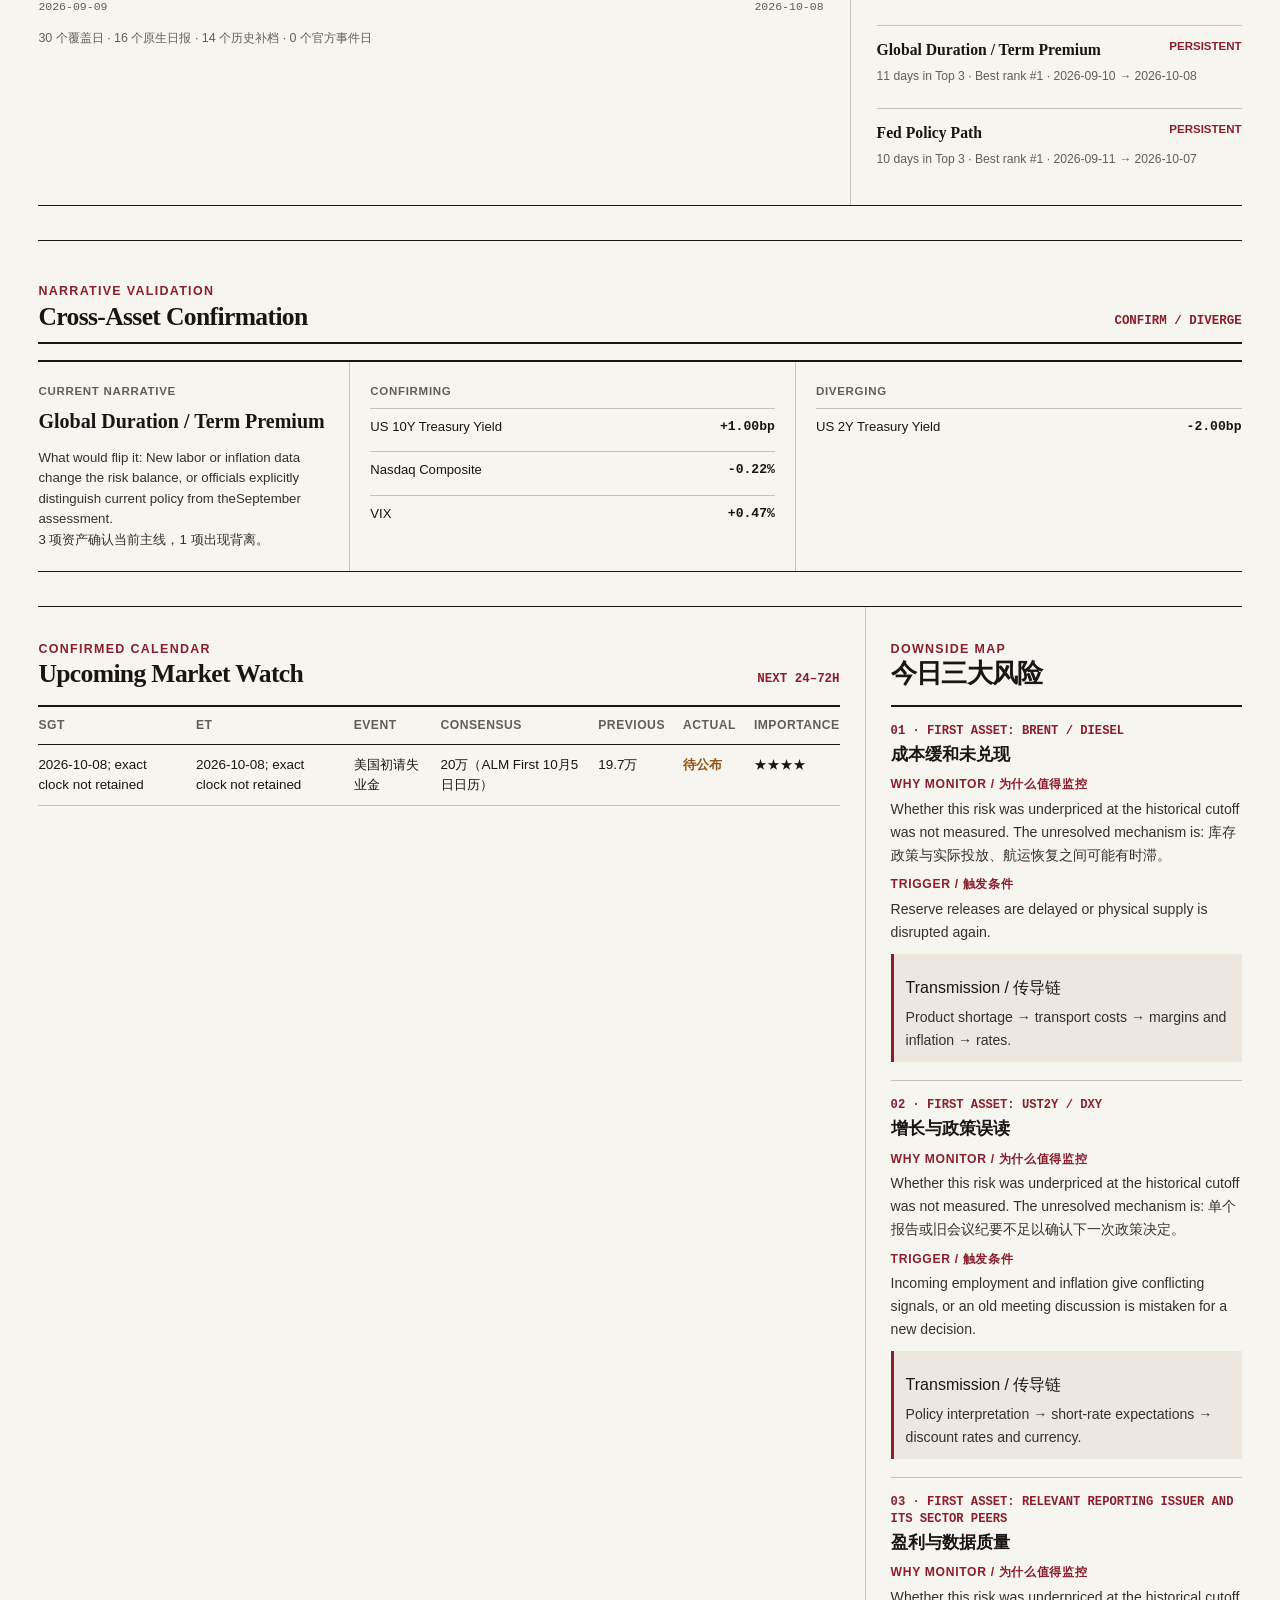
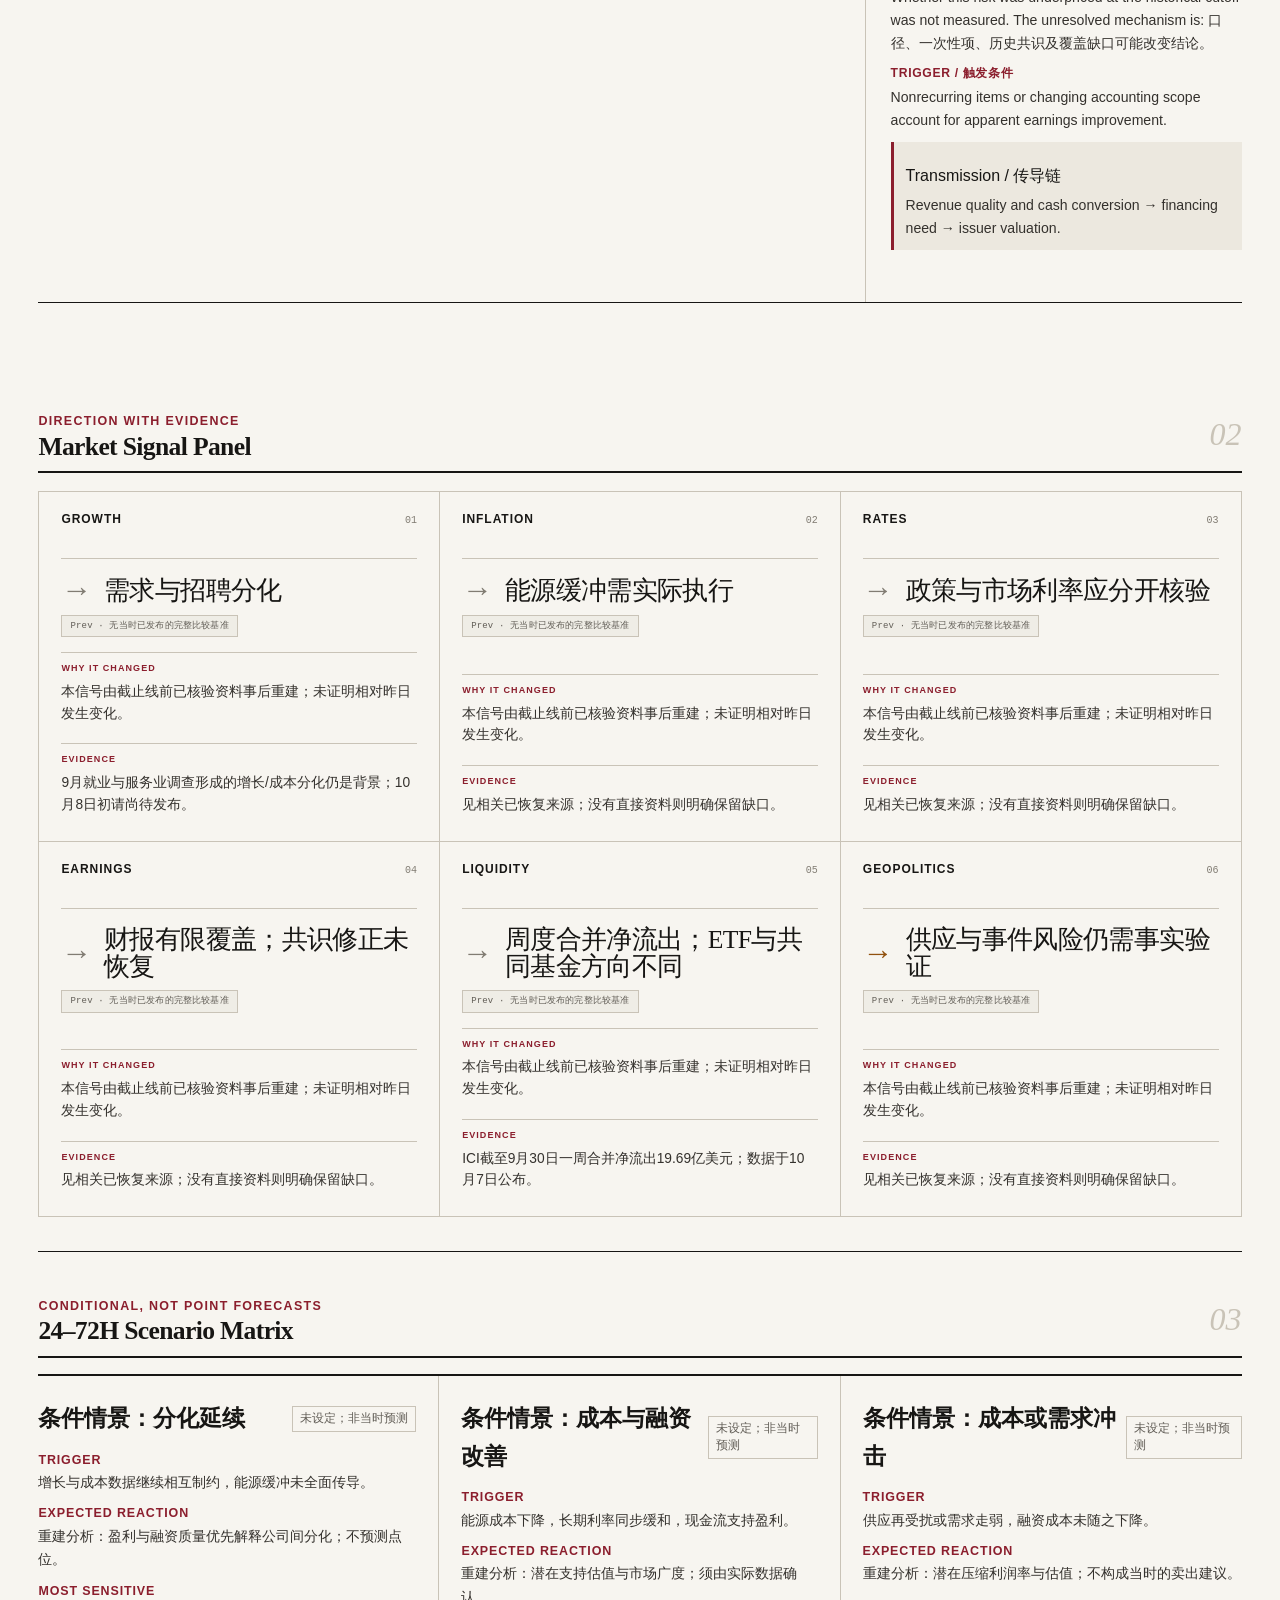
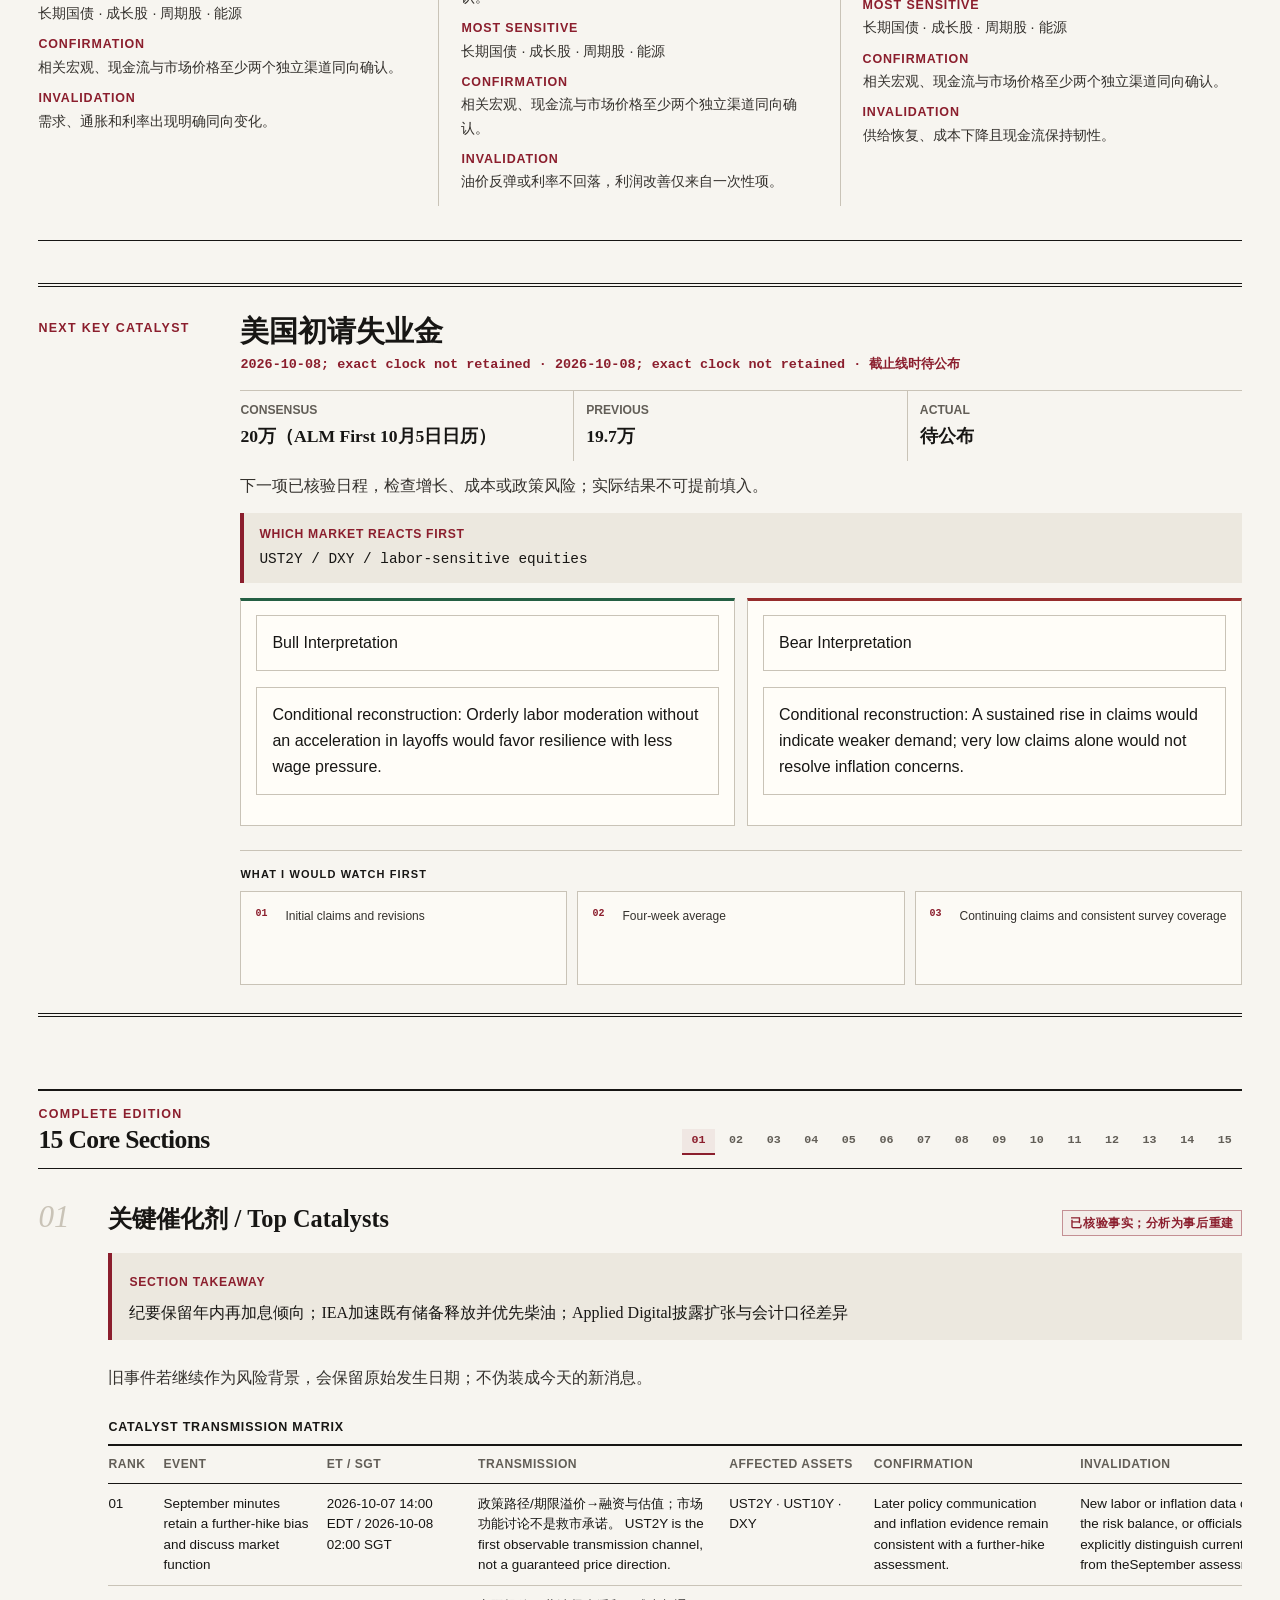
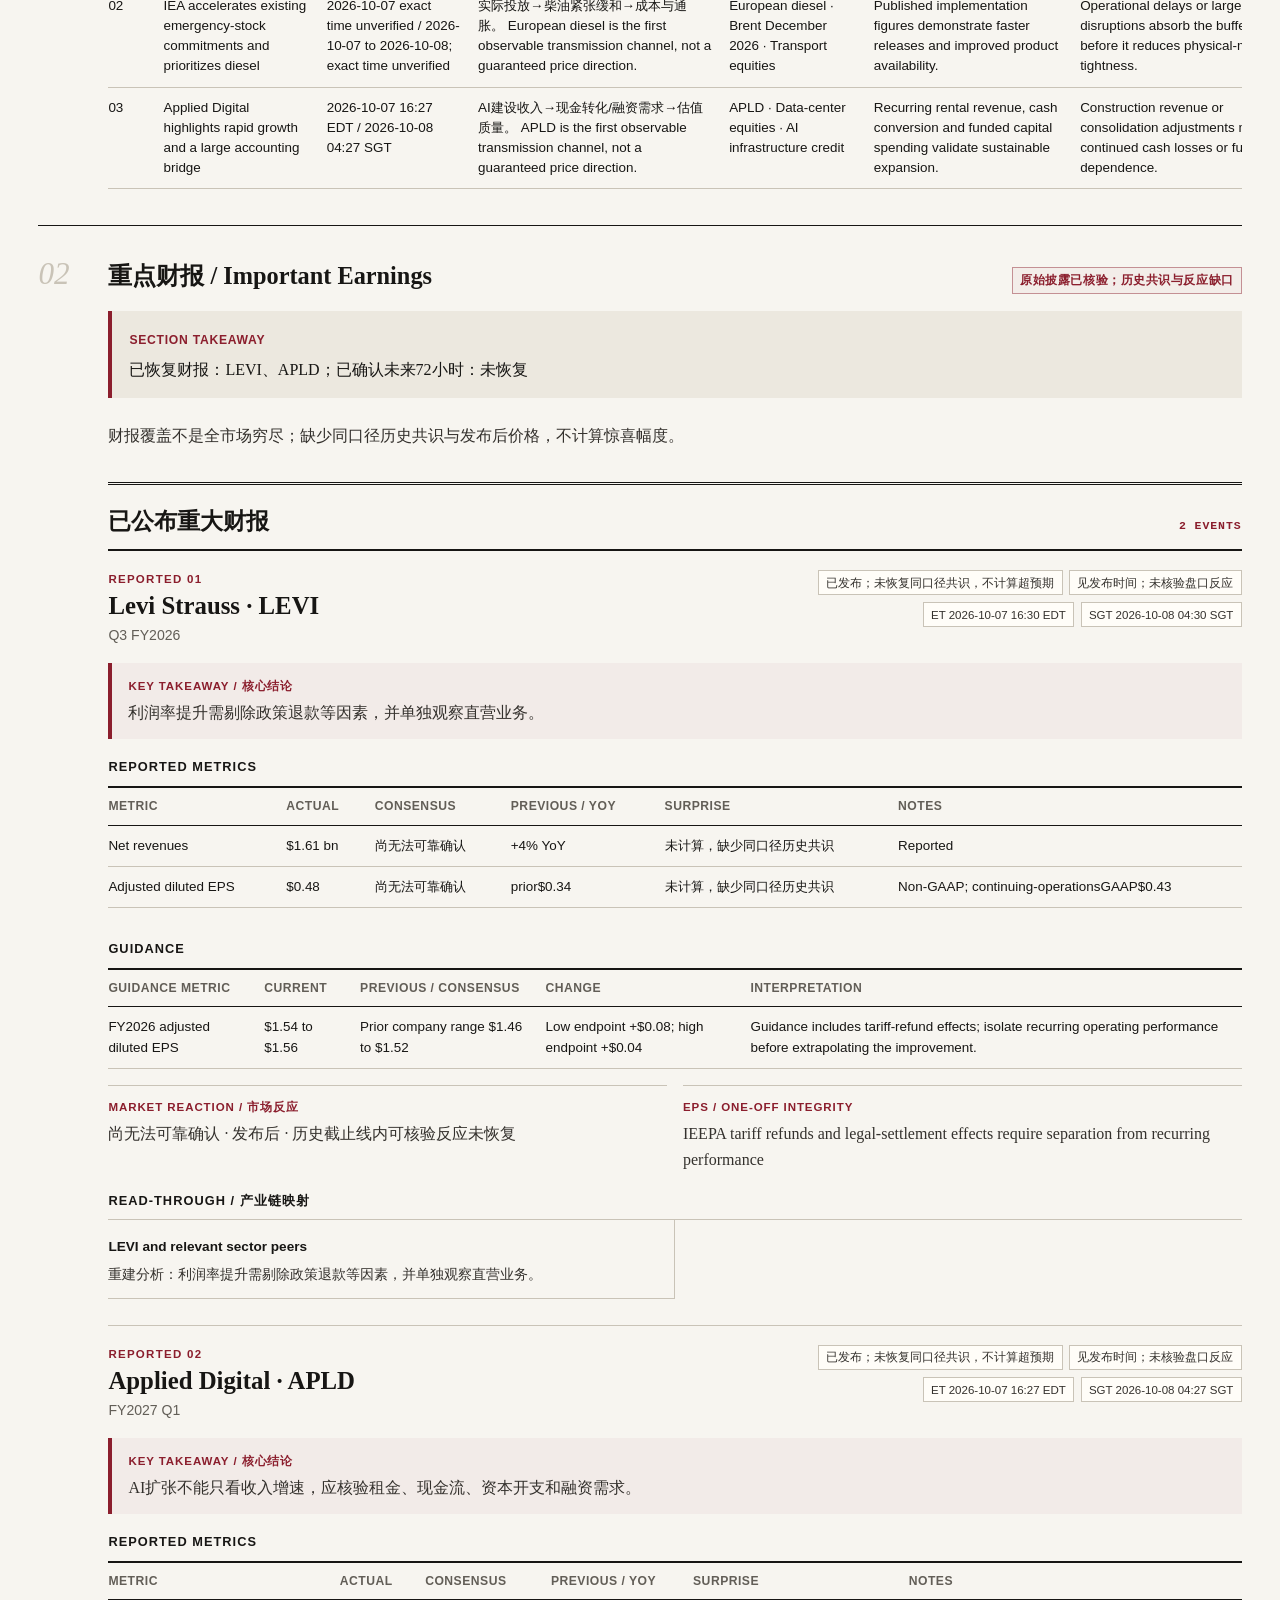
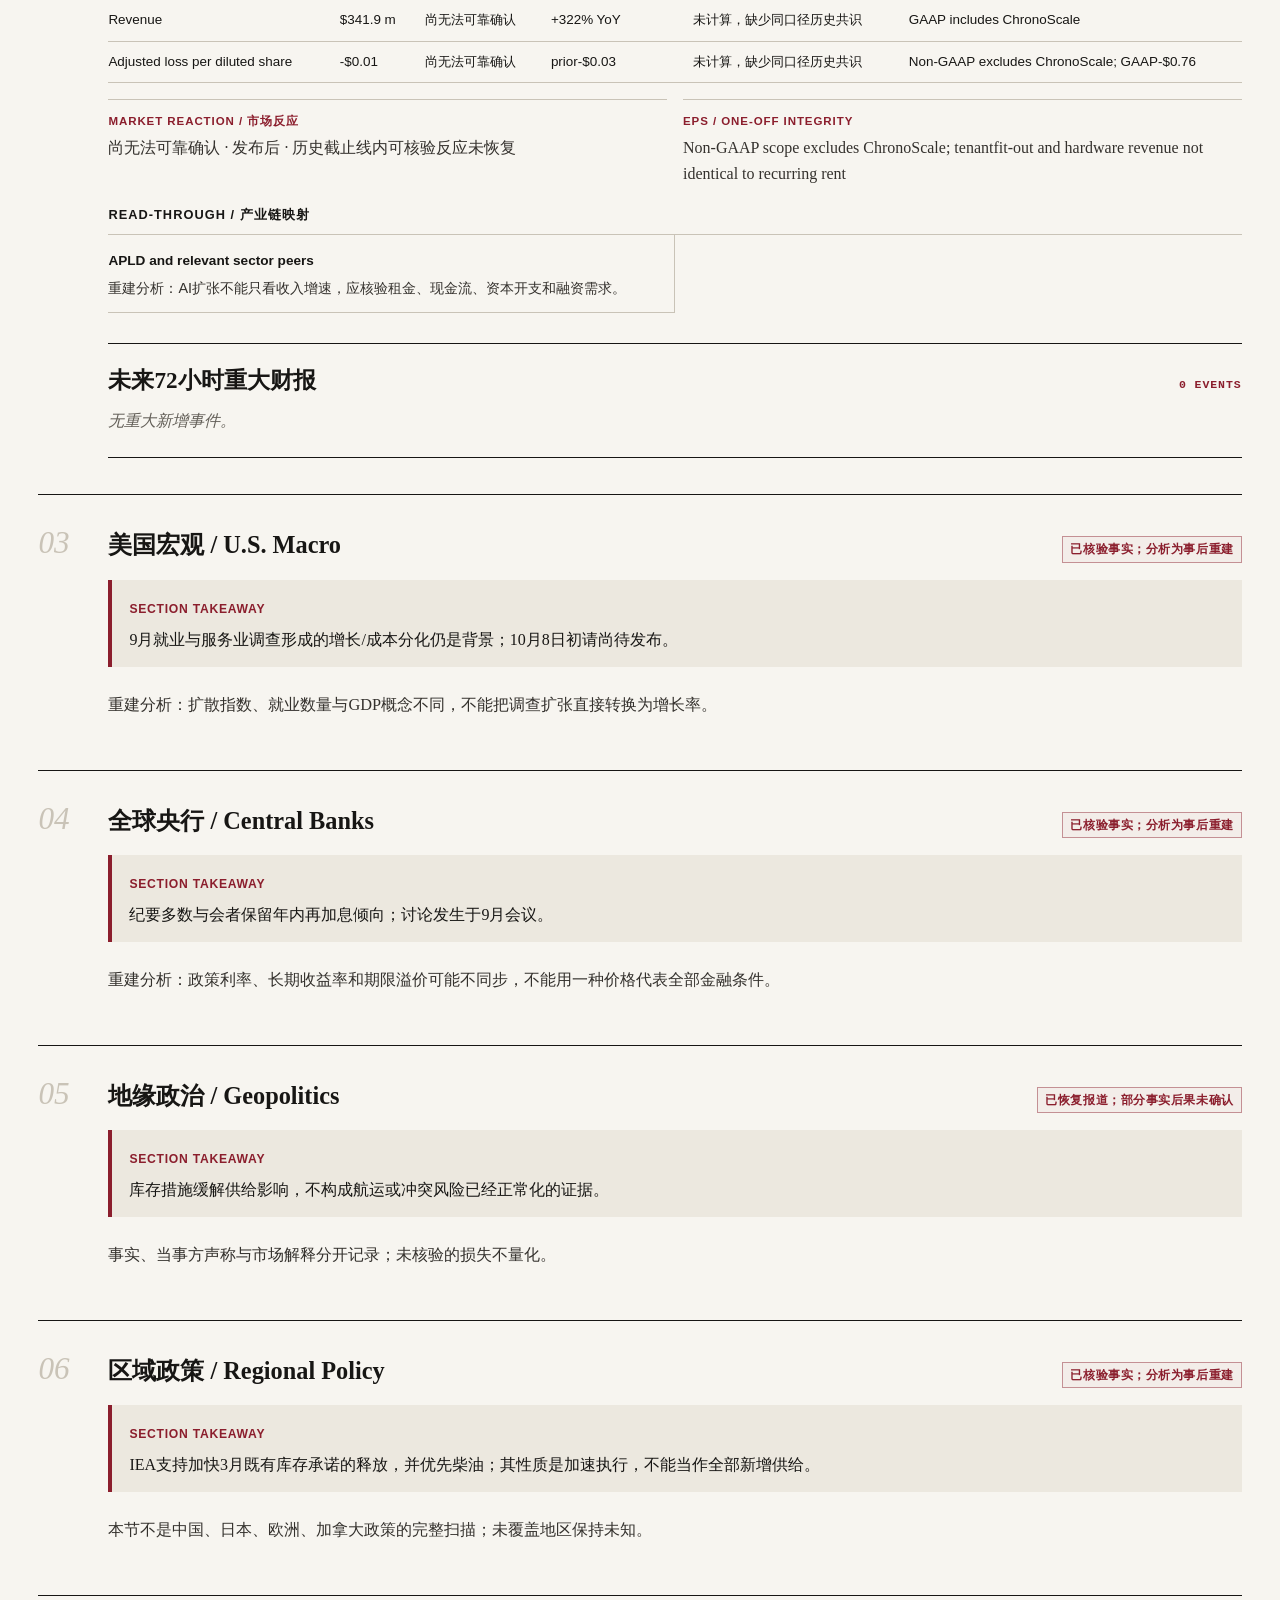
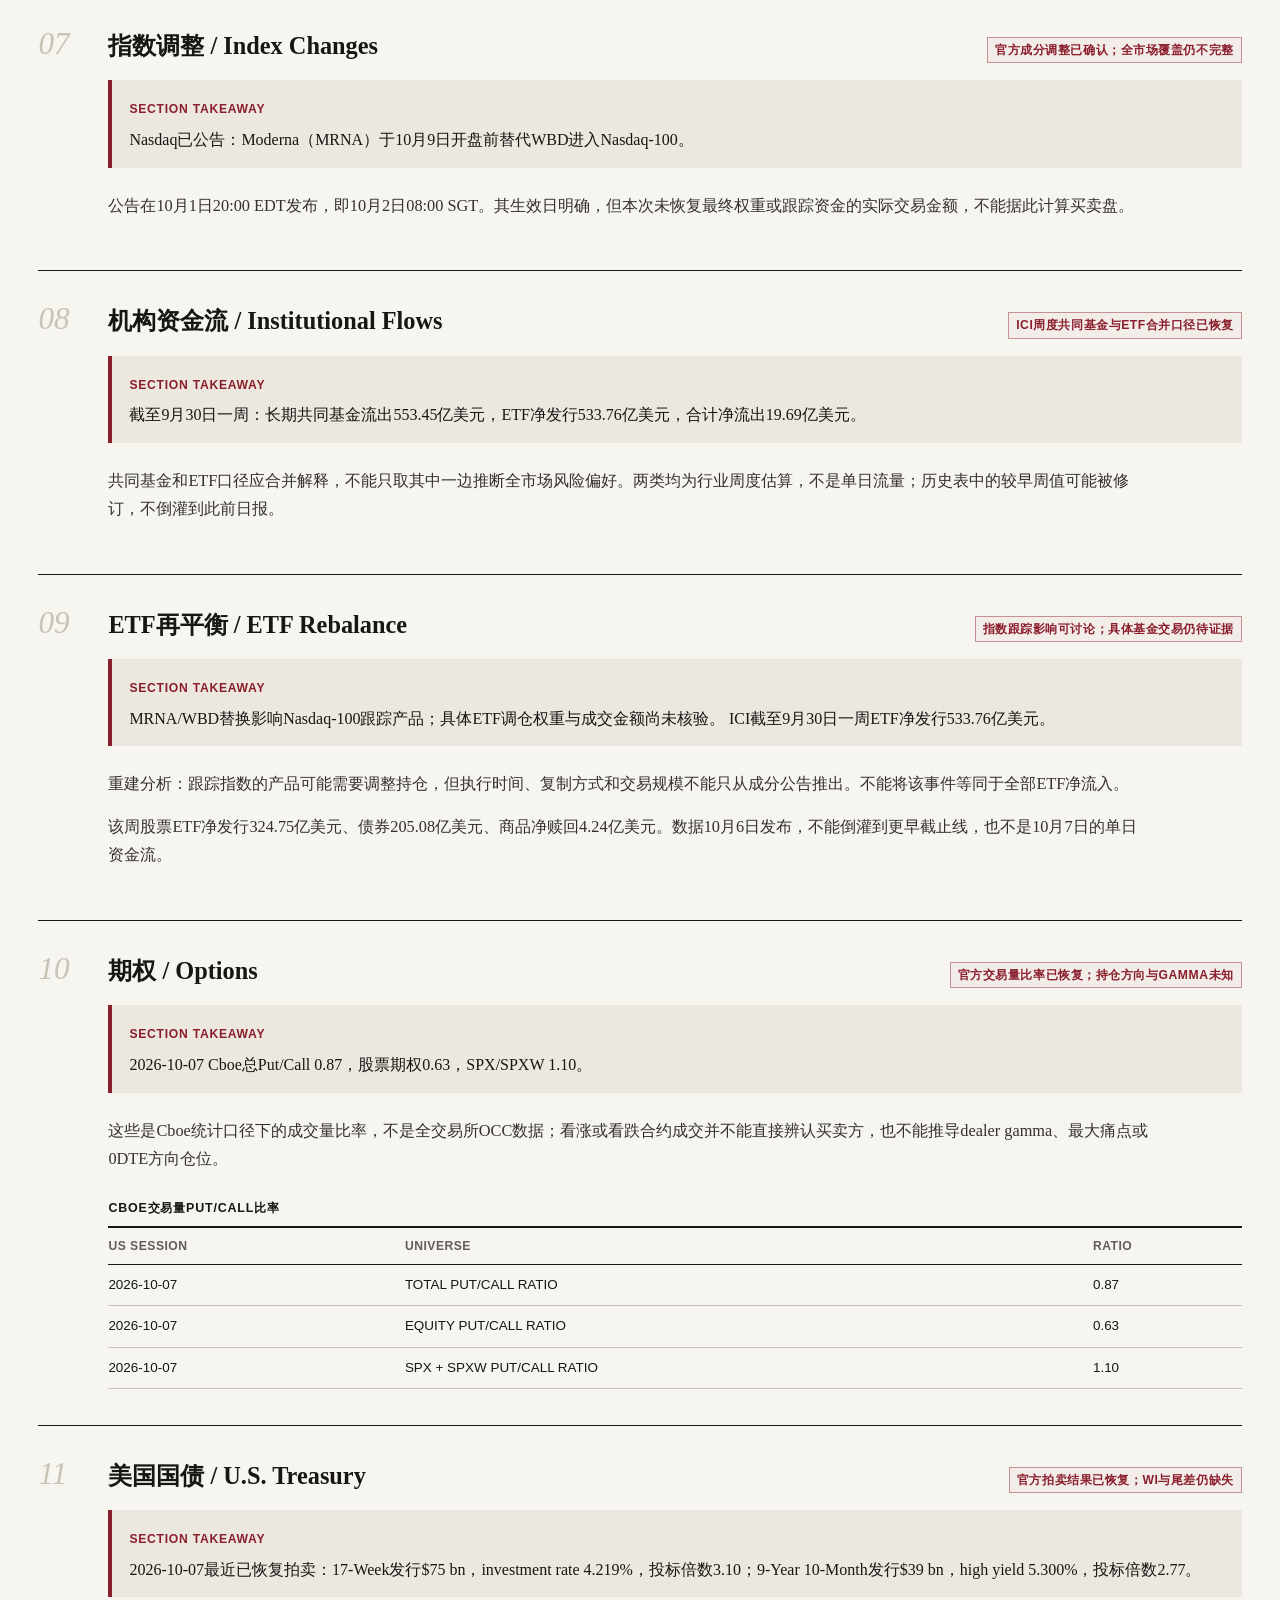
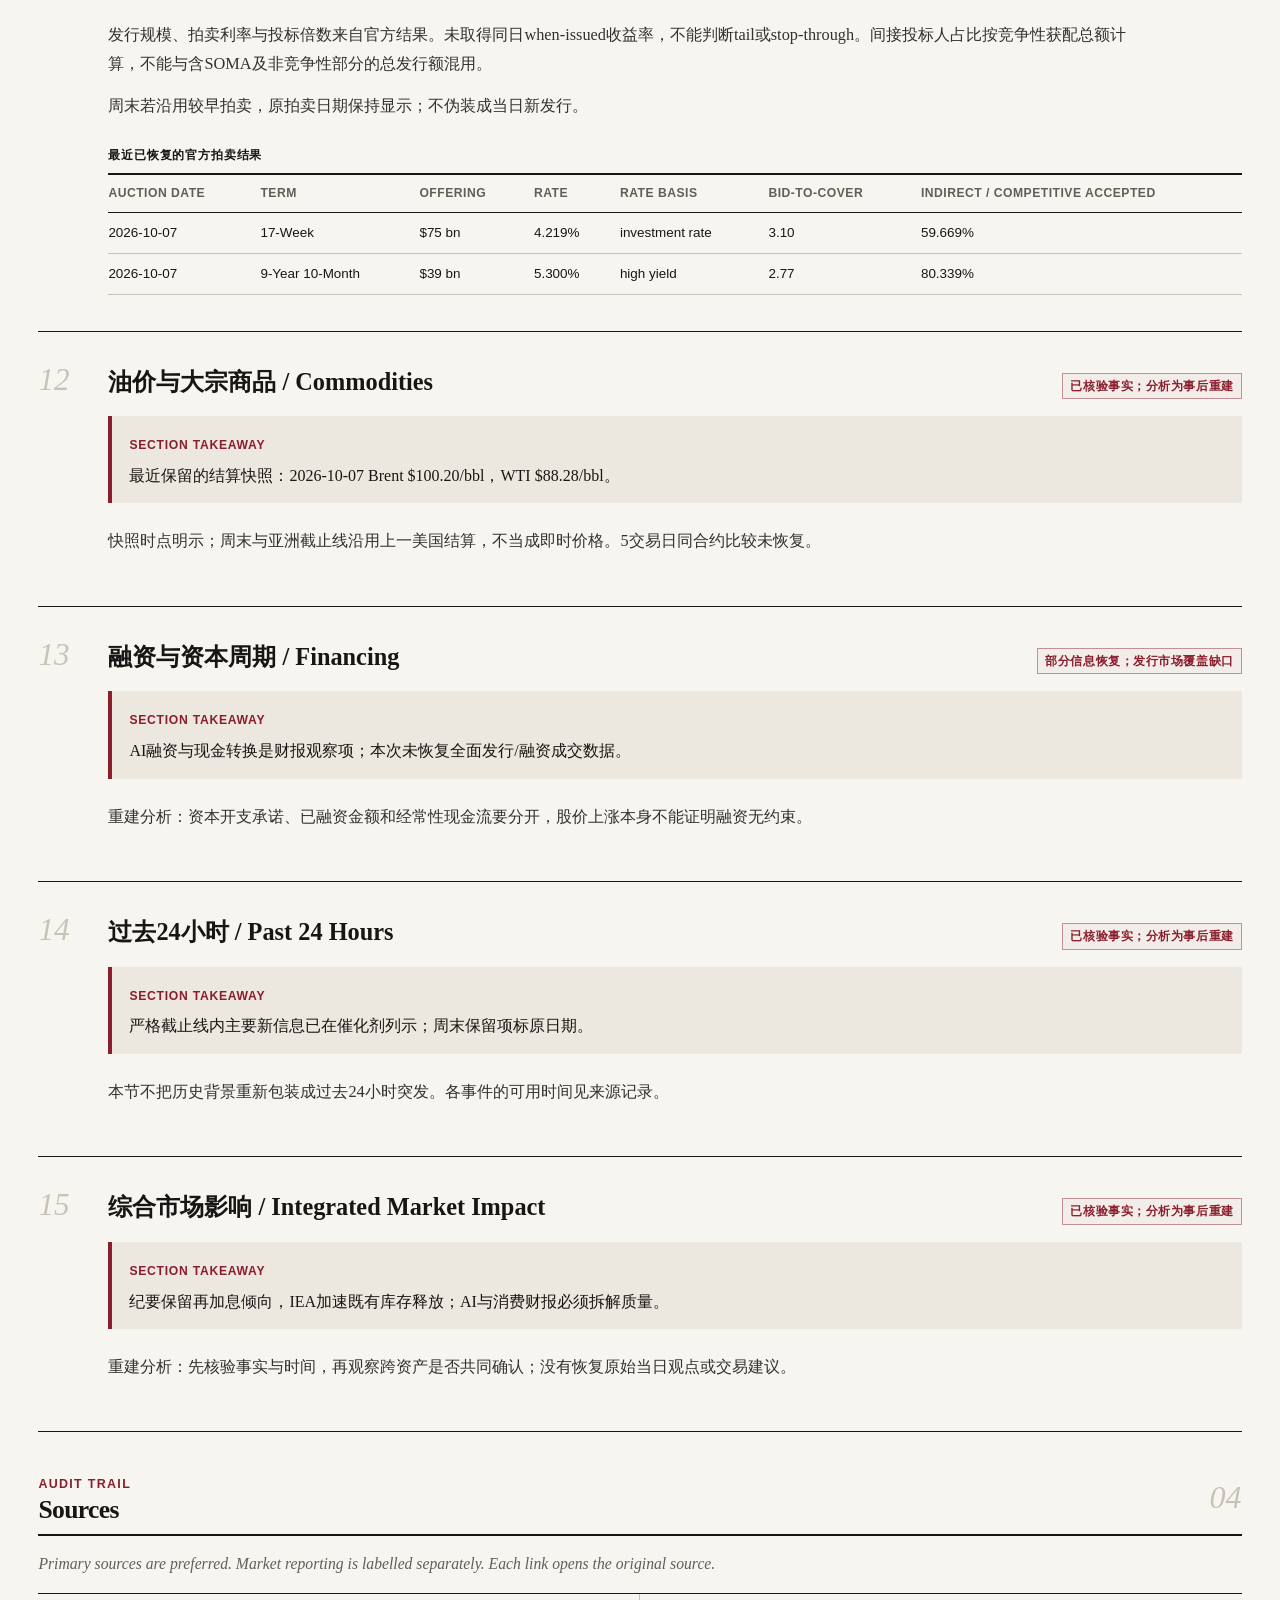
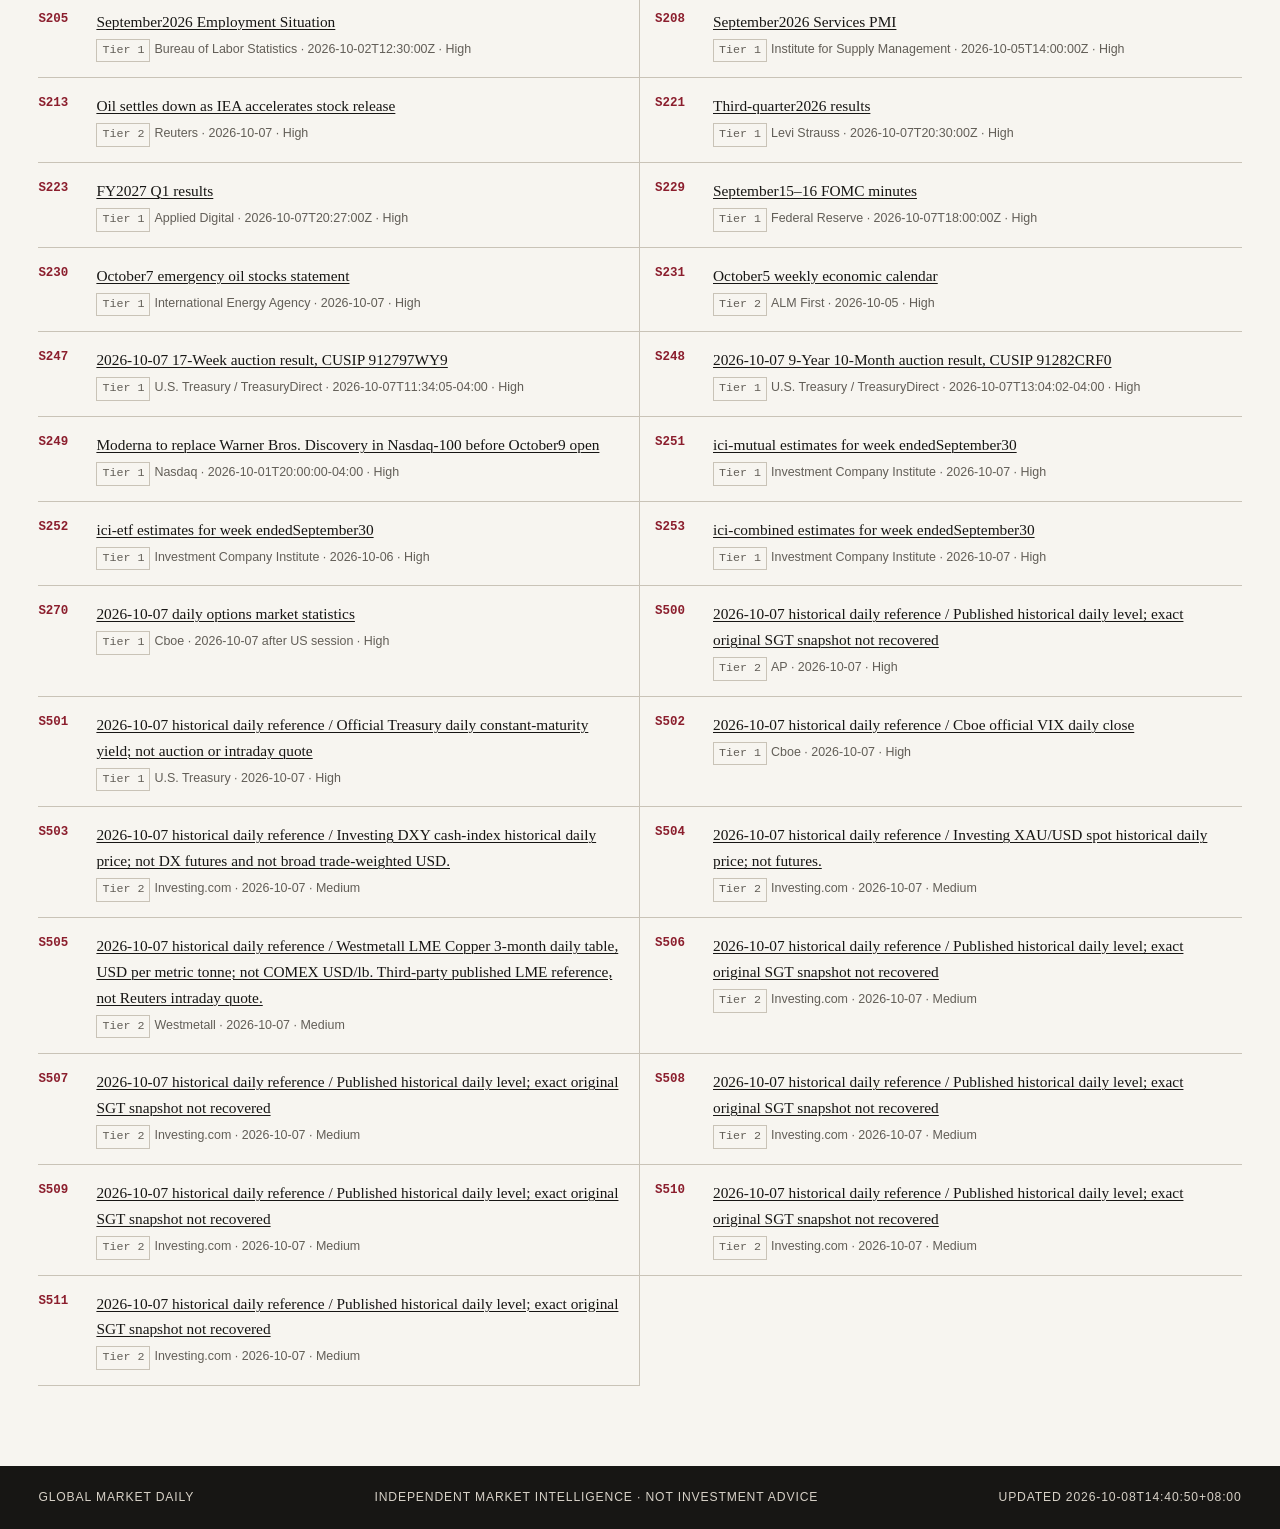
==== commit 25582b0c: "fix: invalidate stale assets and count unique theme days" ====
--- a/docs/index.html
+++ b/docs/index.html
@@ -6,13 +6,13 @@
   <meta name="color-scheme" content="light">
   <meta name="description" content="Global Market Daily — institutional cross-asset market intelligence in Chinese.">
   <title>Global Market Daily</title>
-  <link rel="stylesheet" href="assets/styles.css?v=1.2.1">
-  <link rel="stylesheet" href="assets/market-lens.css?v=2.1.0">
-  <link rel="stylesheet" href="assets/editorial-v2.css?v=2.0.0">
-  <script defer src="assets/app.js?v=1.2.1"></script>
-  <script defer src="assets/publication-compat.js?v=1.1.0"></script>
-  <script defer src="assets/editorial-v2.js?v=2.0.0"></script>
-  <script defer src="assets/p0.js?v=2.1.1"></script>
+  <link rel="stylesheet" href="assets/styles.css?v=0e87db8a6946">
+  <link rel="stylesheet" href="assets/market-lens.css?v=1970cae91111">
+  <link rel="stylesheet" href="assets/editorial-v2.css?v=2e9127cfe028">
+  <script defer src="assets/app.js?v=c42ec11fbc5f"></script>
+  <script defer src="assets/publication-compat.js?v=97ef66db7e41"></script>
+  <script defer src="assets/editorial-v2.js?v=5b0e232e410b"></script>
+  <script defer src="assets/p0.js?v=a6ebadabe2ca"></script>
 </head>
 <body>
   <a class="skip-link" href="#main-content">跳至正文</a>
@@ -236,3 +236,4 @@
   </noscript>
 </body>
 </html>
+
--- a/docs/assets/market-lens.css
+++ b/docs/assets/market-lens.css
@@ -34,3 +34,7 @@
 .mobile-catalyst:focus-visible{outline:2px solid var(--accent);outline-offset:3px}
 
 .policy-lane-state{display:flex;justify-content:space-between;gap:18px;margin:18px 0 0;padding:12px 14px;border-top:1px solid var(--hairline);border-bottom:1px solid var(--hairline);font-size:.82rem}.policy-lane-state strong{font-family:var(--serif);font-size:.92rem}.policy-lane-state span{color:var(--muted);text-align:right}@media(max-width:560px){.policy-lane-state{display:block}.policy-lane-state span{display:block;margin-top:4px;text-align:left}}
+
+
+/* Missing observations are visibly unknown, never neutral. */
+.regime-ribbon__cell--unavailable,.lens-full-ribbon .unavailable{background:repeating-linear-gradient(45deg,#e9e5dd,#e9e5dd 4px,#cbc6bd 4px,#cbc6bd 5px);color:#555}
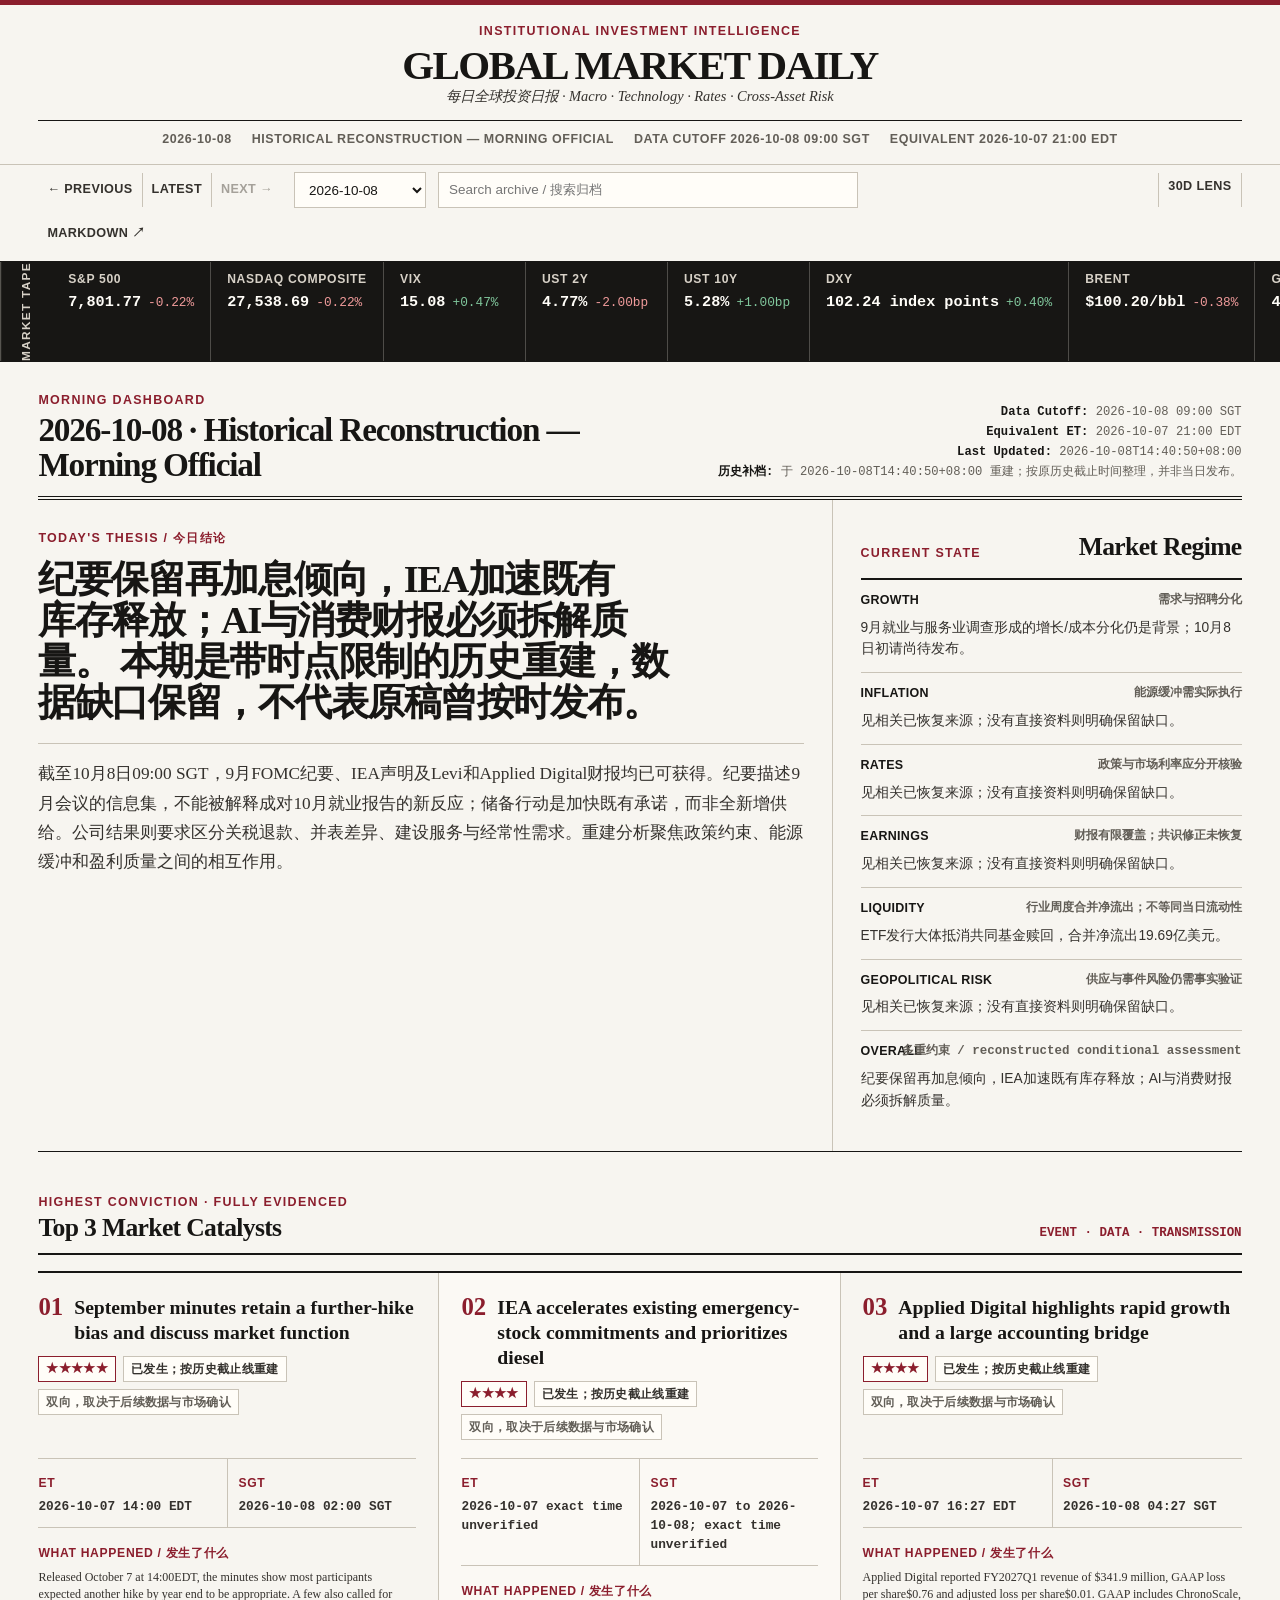
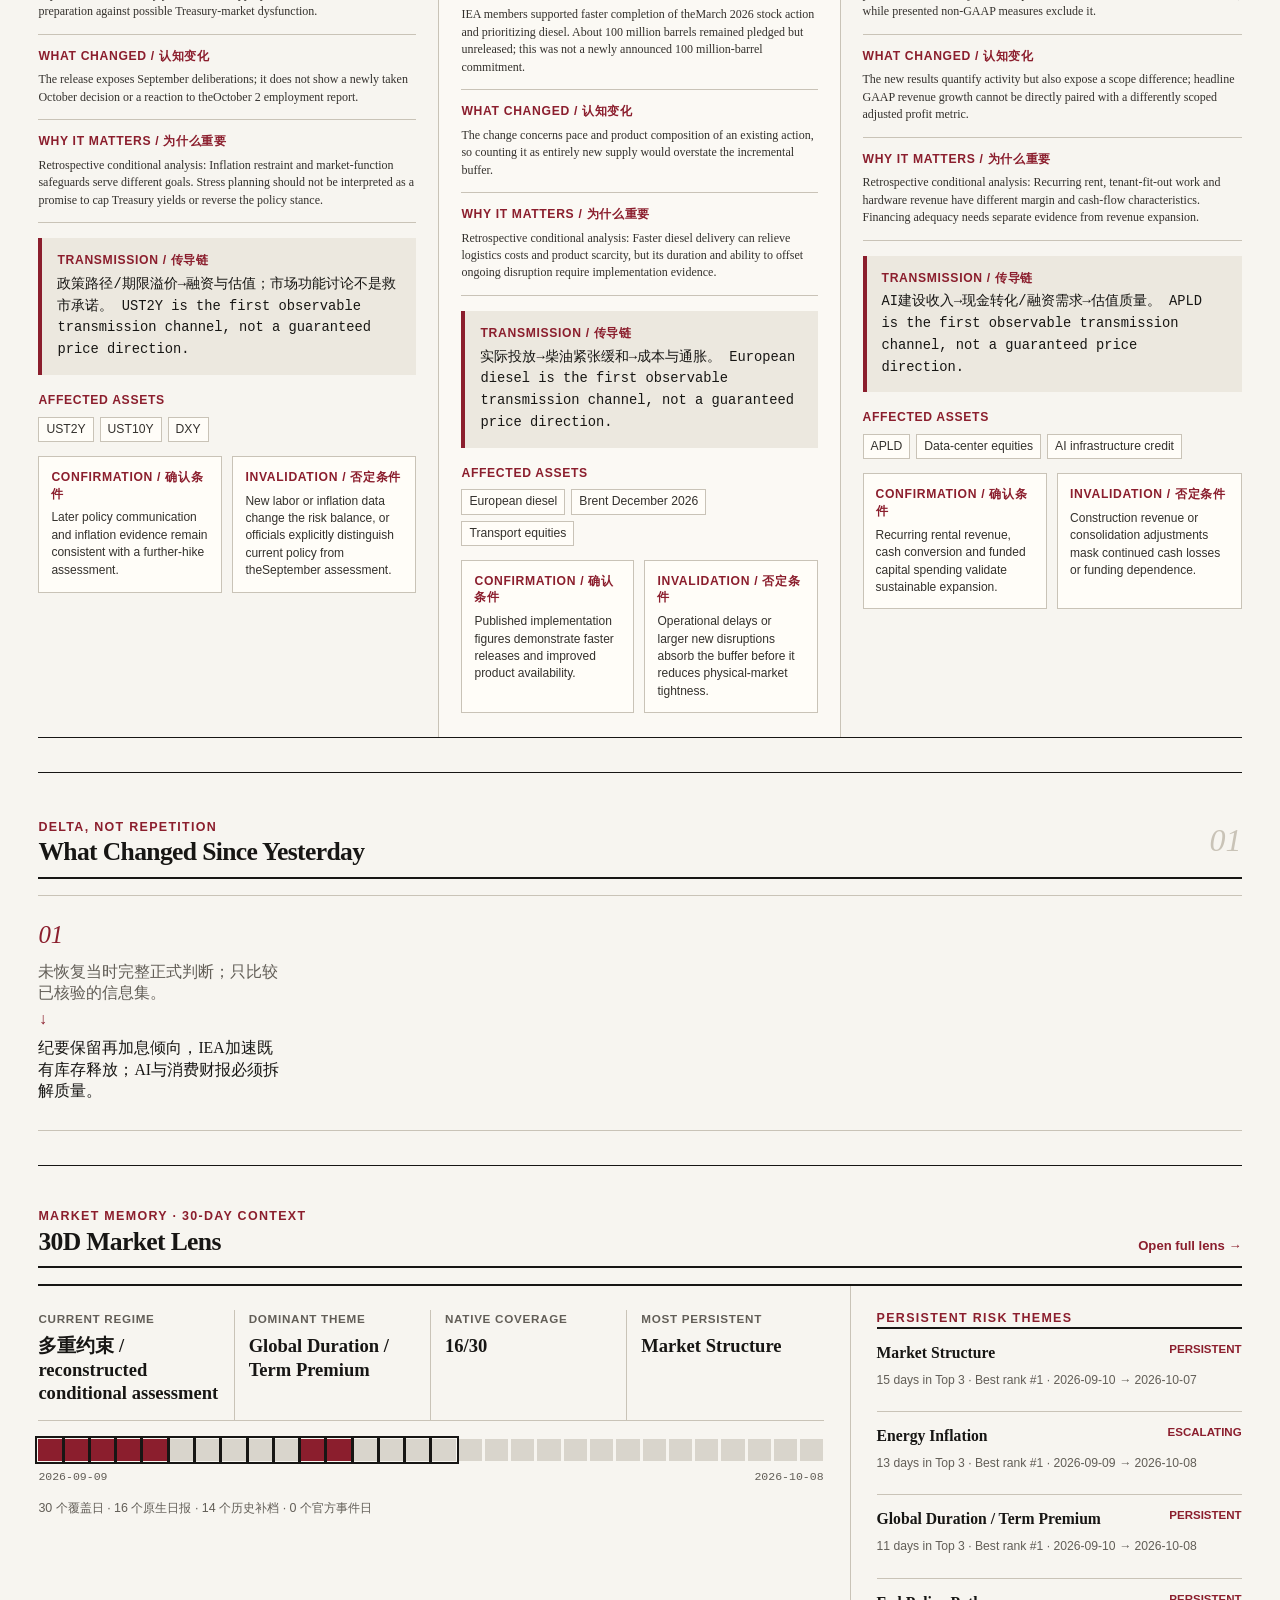
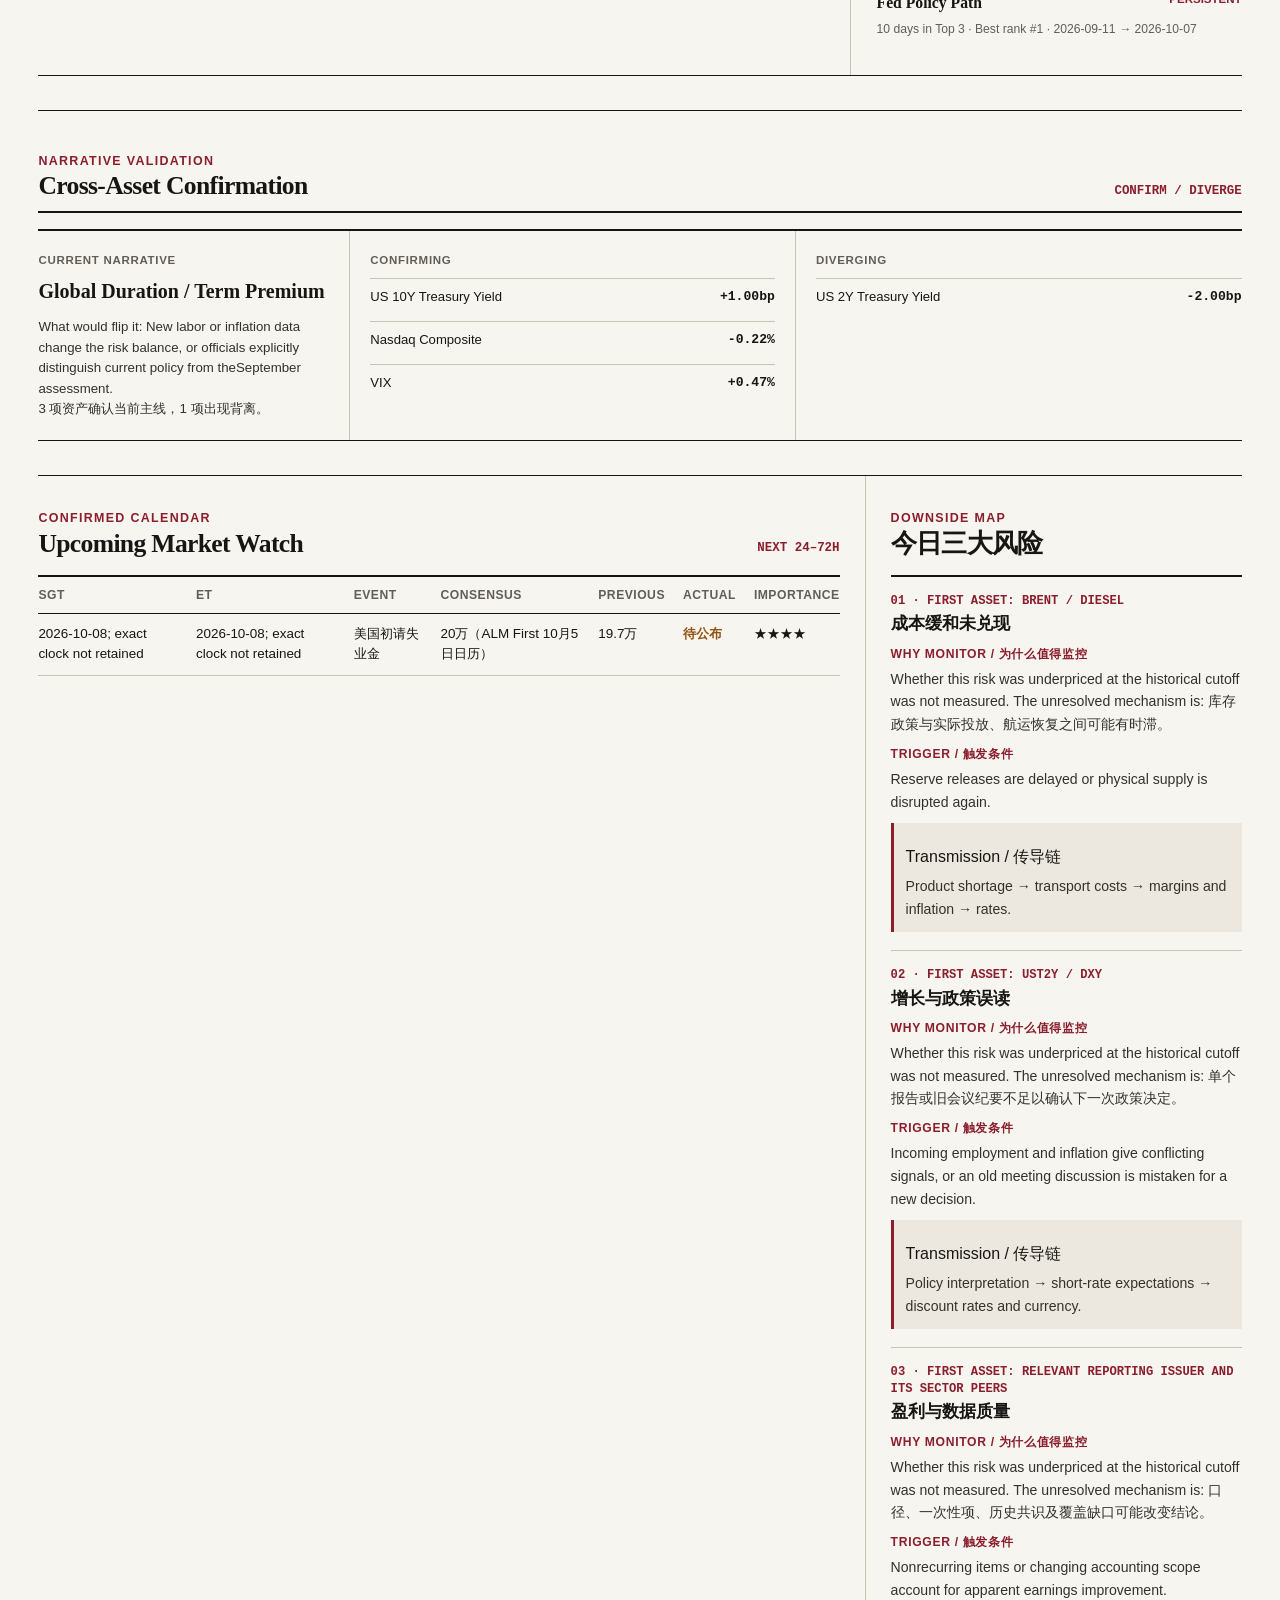
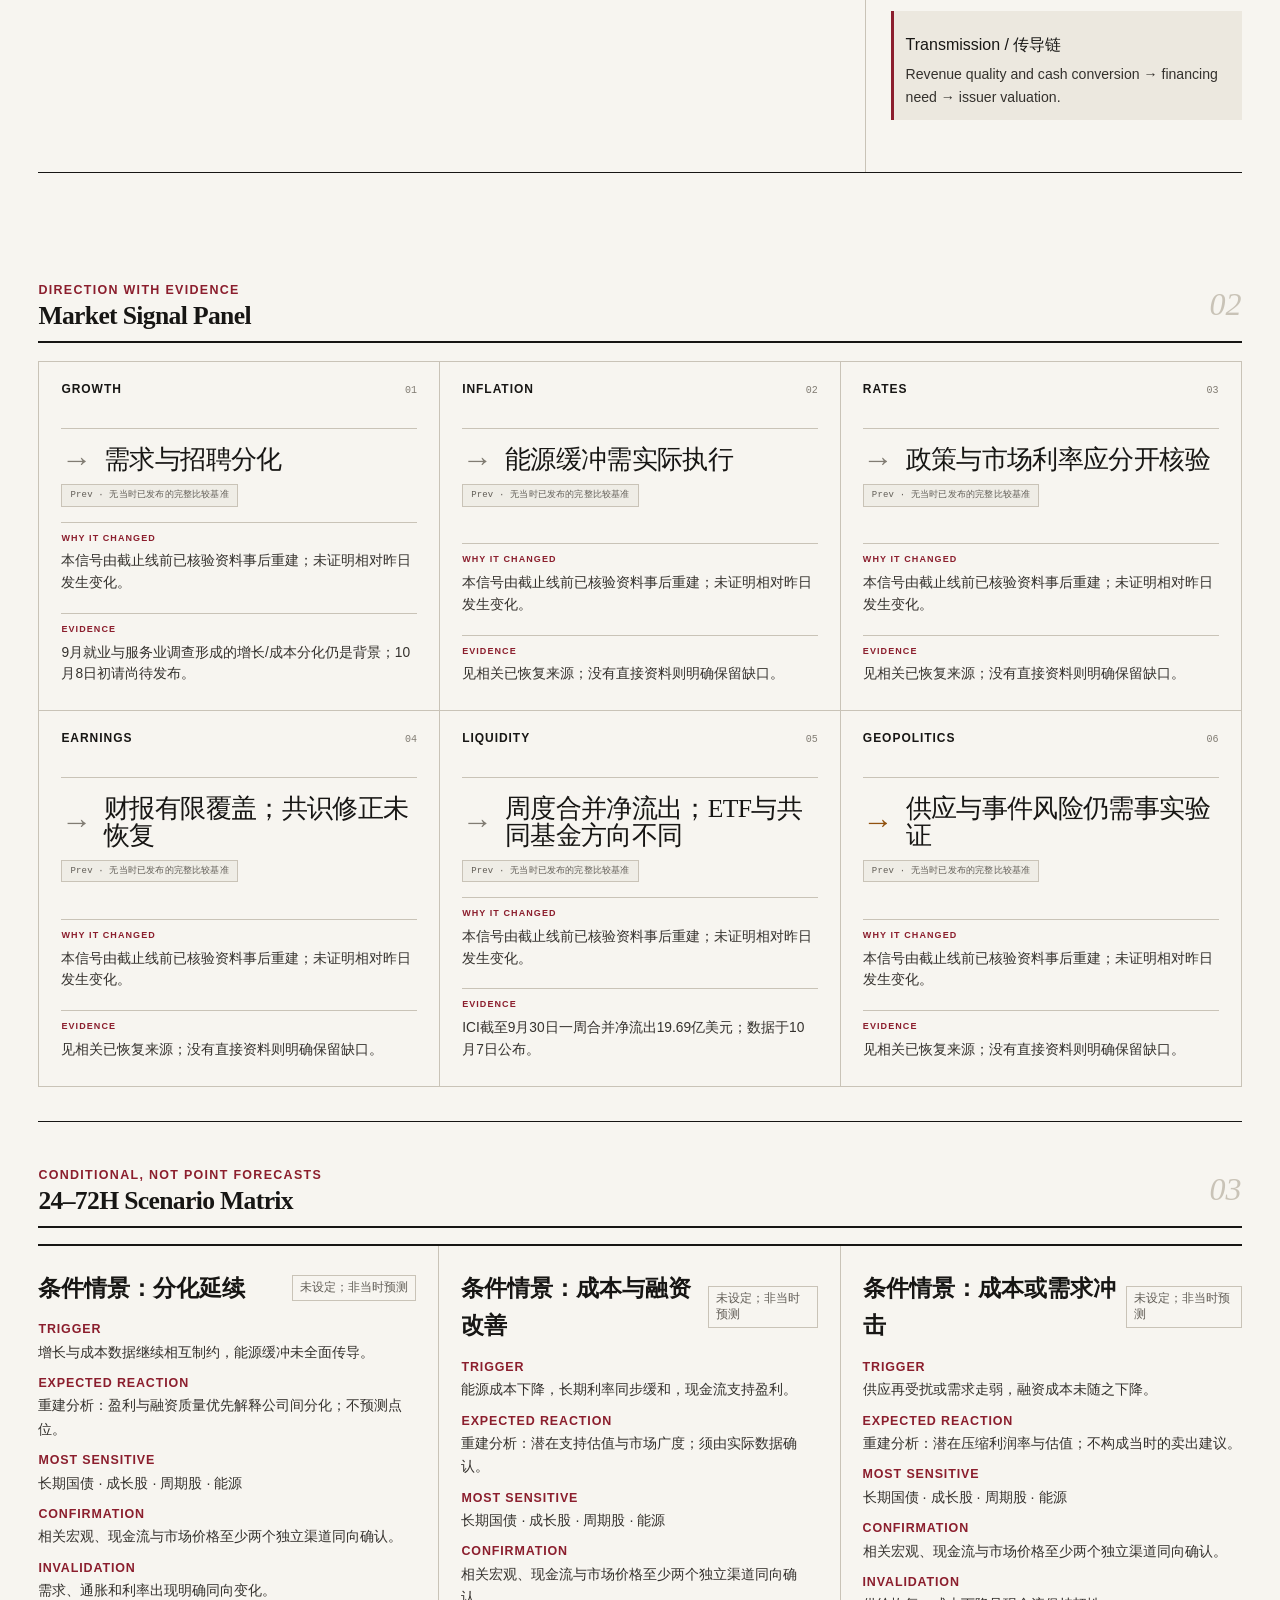
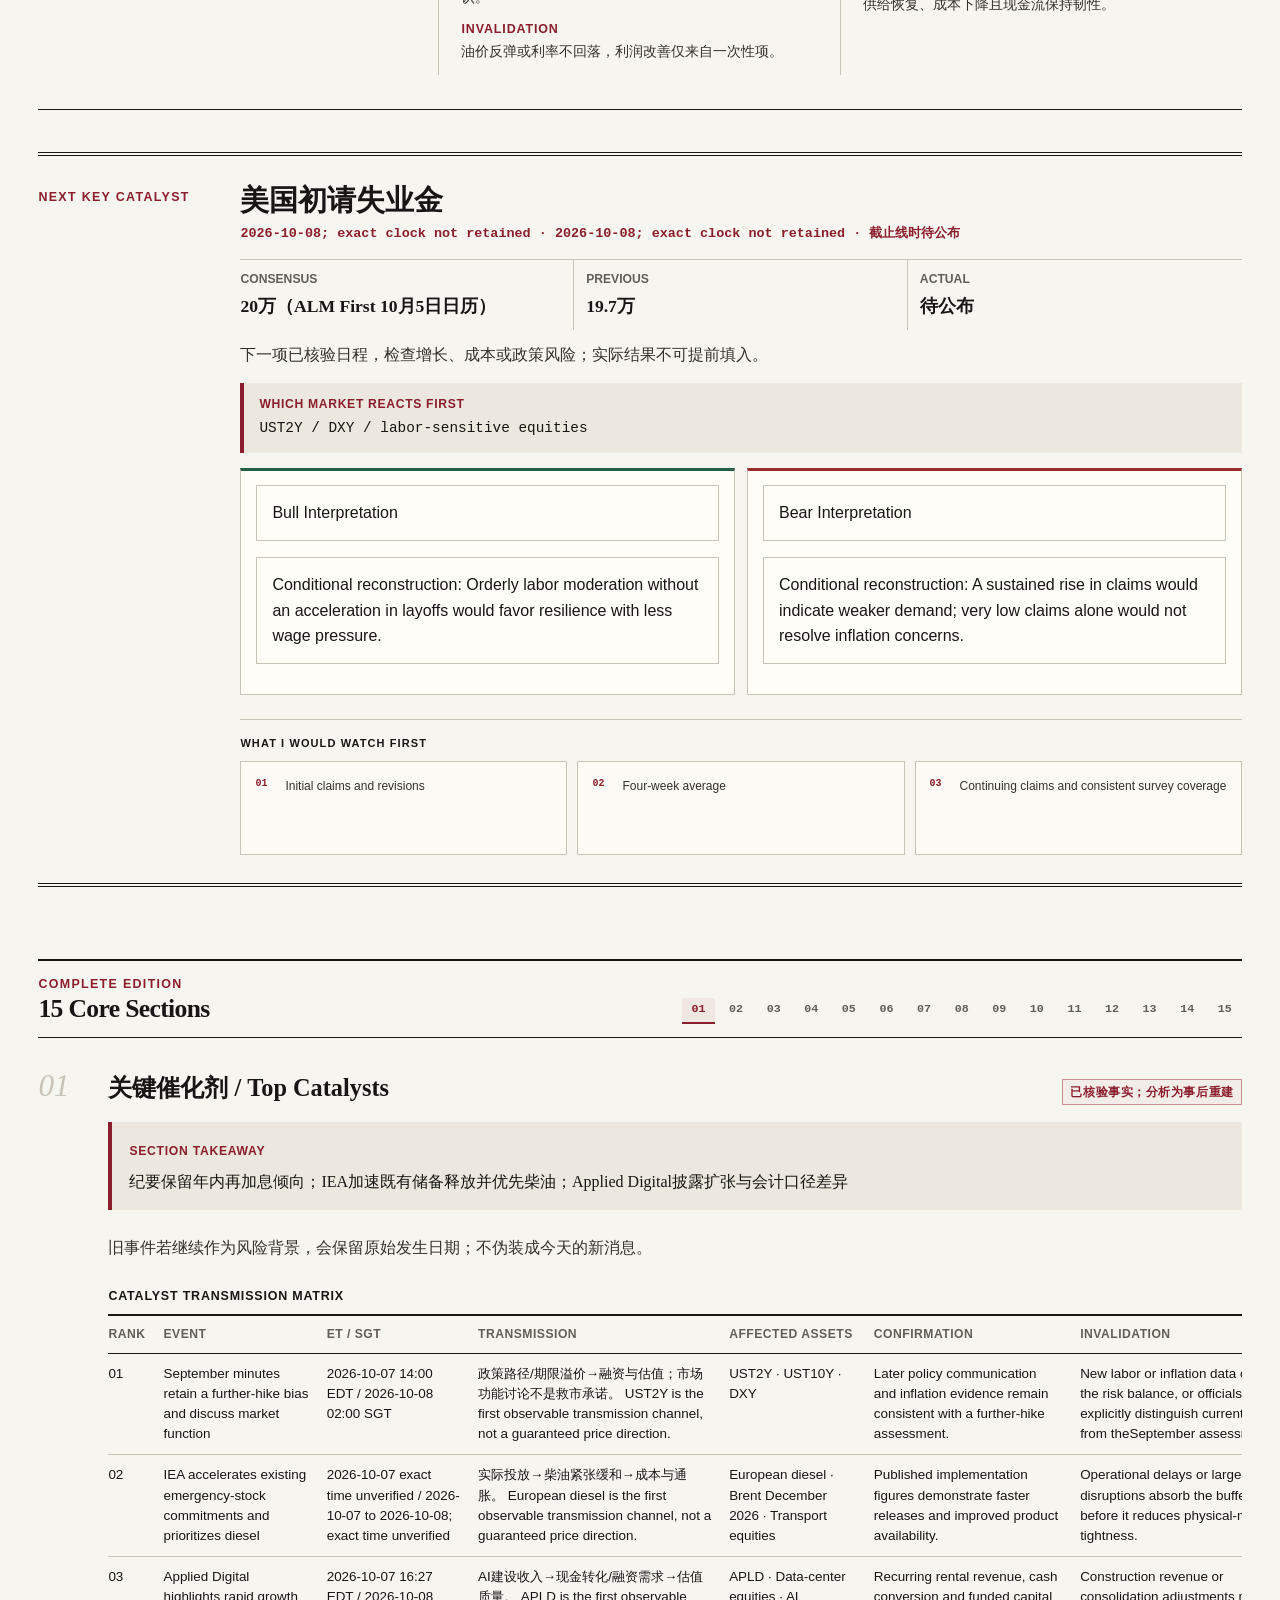
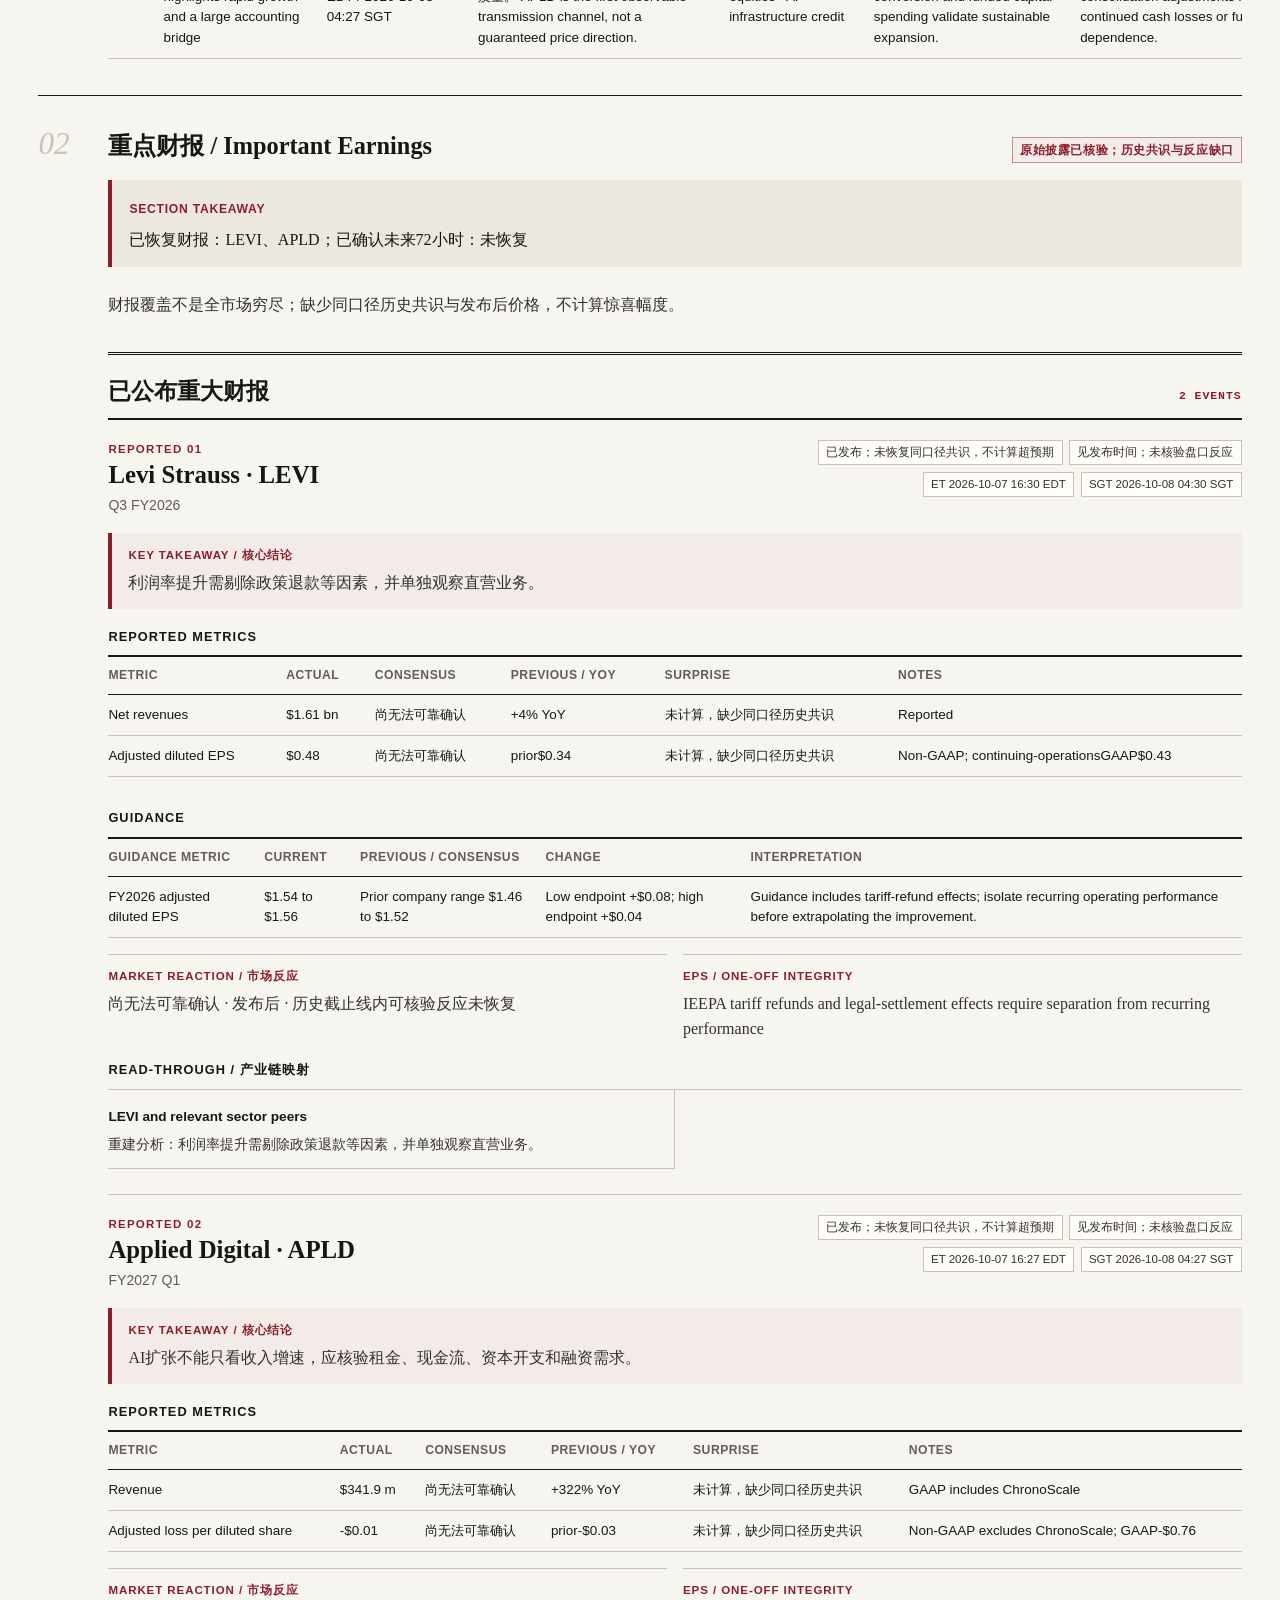
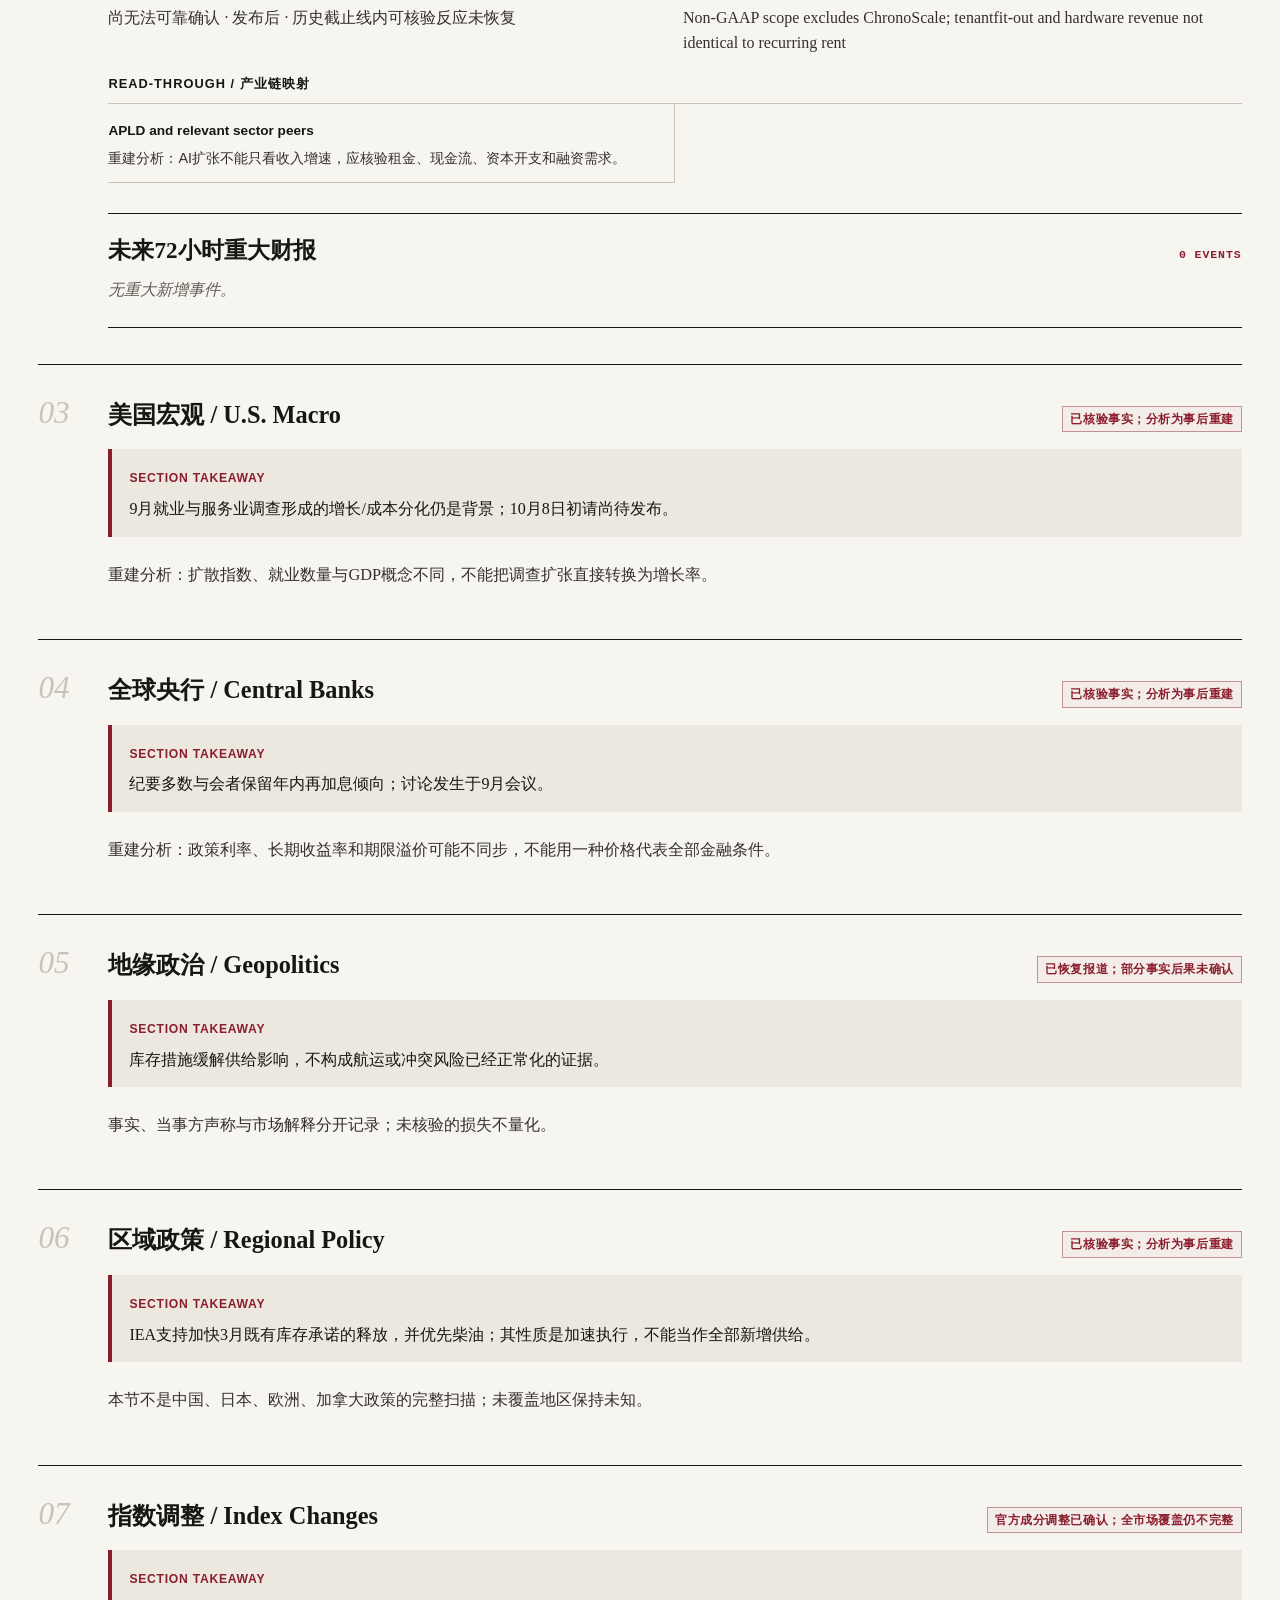
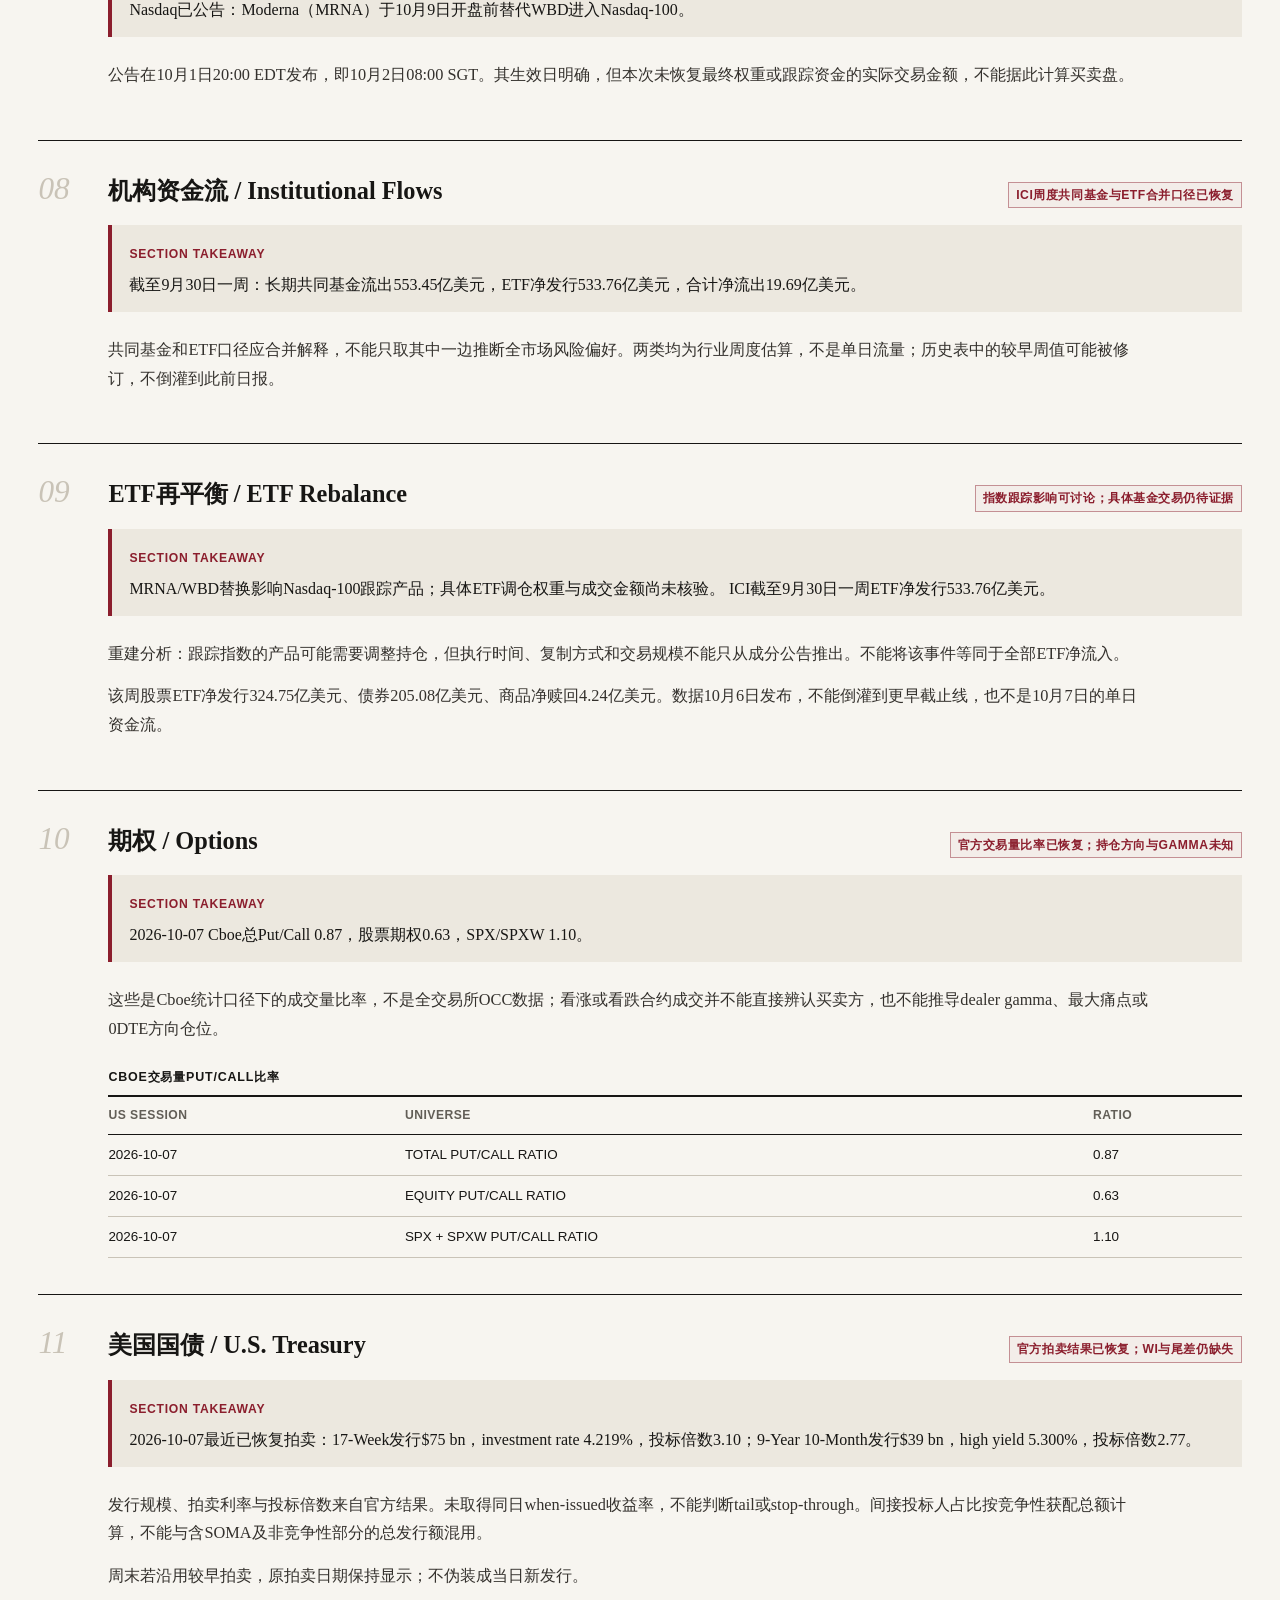
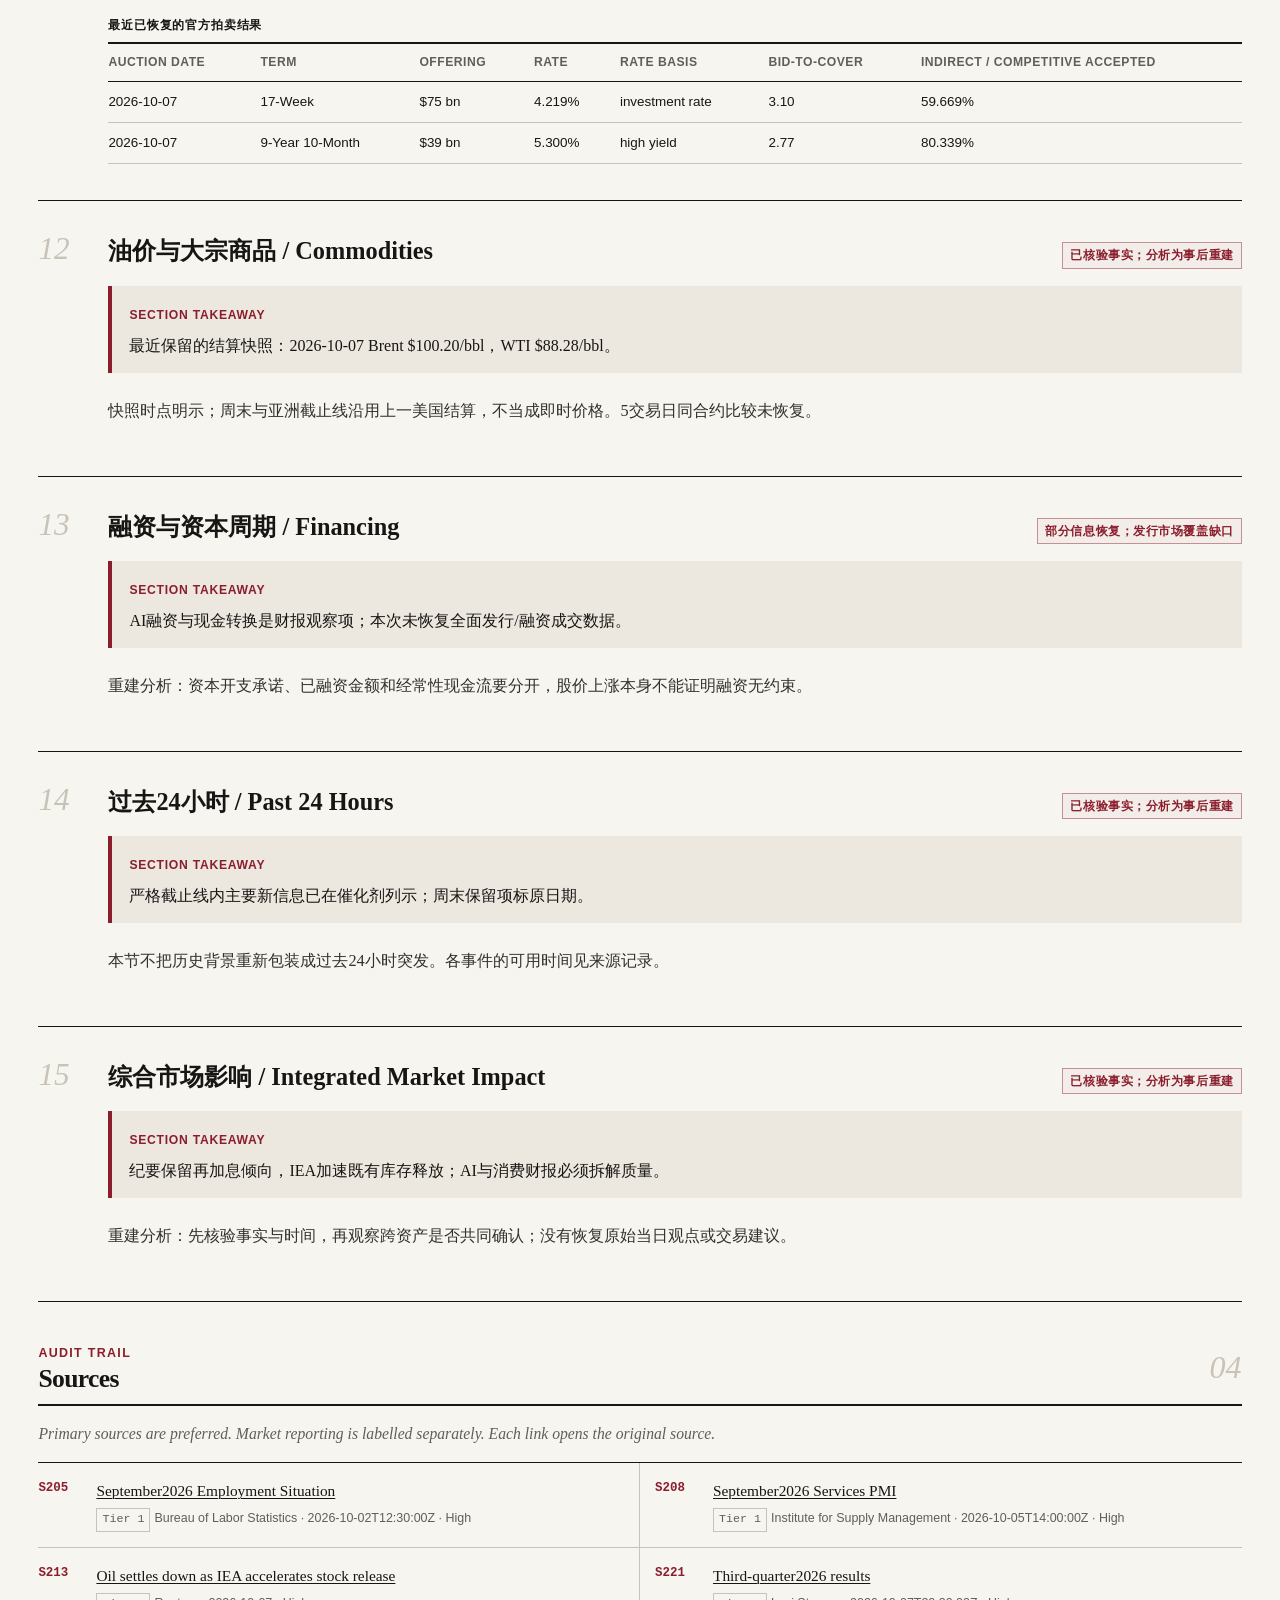
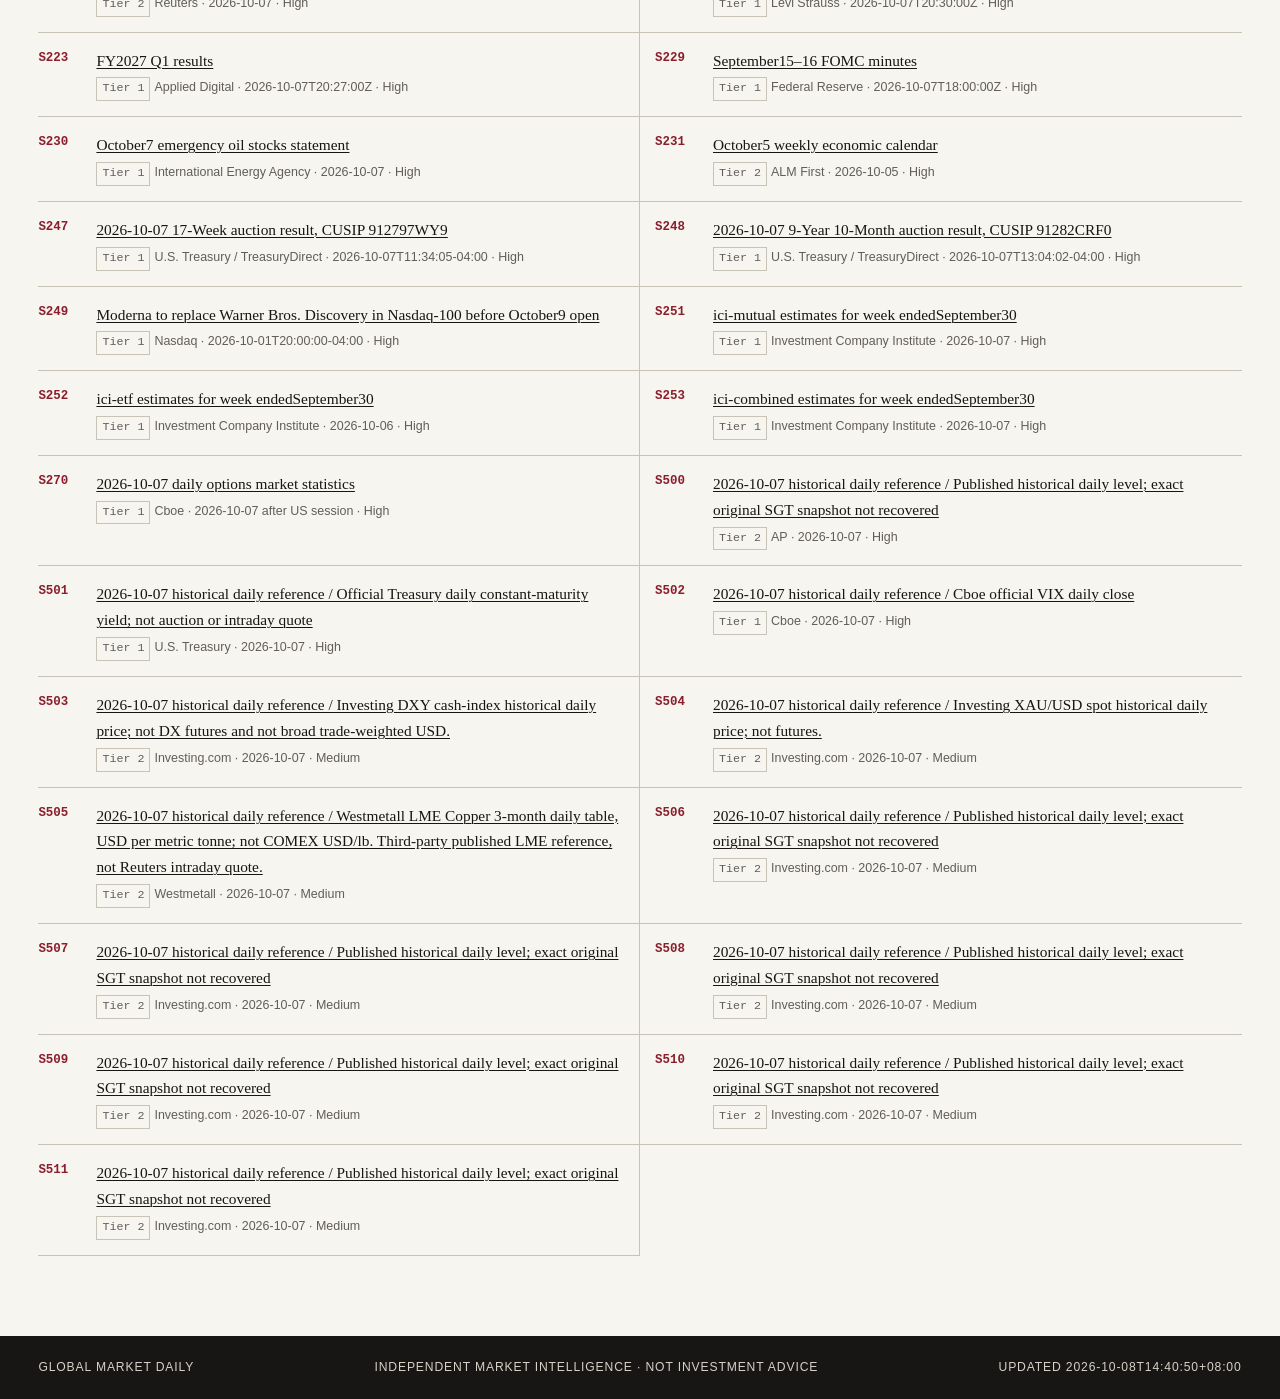
==== commit 2e5fa9c5: "fix: remove verbose evidence-scope rows from reconstruction header" ====
--- a/docs/index.html
+++ b/docs/index.html
@@ -6,11 +6,11 @@
   <meta name="color-scheme" content="light">
   <meta name="description" content="Global Market Daily — institutional cross-asset market intelligence in Chinese.">
   <title>Global Market Daily</title>
-  <link rel="stylesheet" href="assets/styles.css?v=0e87db8a6946">
+  <link rel="stylesheet" href="assets/styles.css?v=5429660ed525">
   <link rel="stylesheet" href="assets/market-lens.css?v=1970cae91111">
-  <link rel="stylesheet" href="assets/editorial-v2.css?v=2e9127cfe028">
-  <script defer src="assets/app.js?v=c42ec11fbc5f"></script>
-  <script defer src="assets/publication-compat.js?v=97ef66db7e41"></script>
+  <link rel="stylesheet" href="assets/editorial-v2.css?v=69759a31dc5a">
+  <script defer src="assets/app.js?v=9609341b79c7"></script>
+  <script defer src="assets/publication-compat.js?v=1bfe9a094446"></script>
   <script defer src="assets/editorial-v2.js?v=5b0e232e410b"></script>
   <script defer src="assets/p0.js?v=a6ebadabe2ca"></script>
 </head>
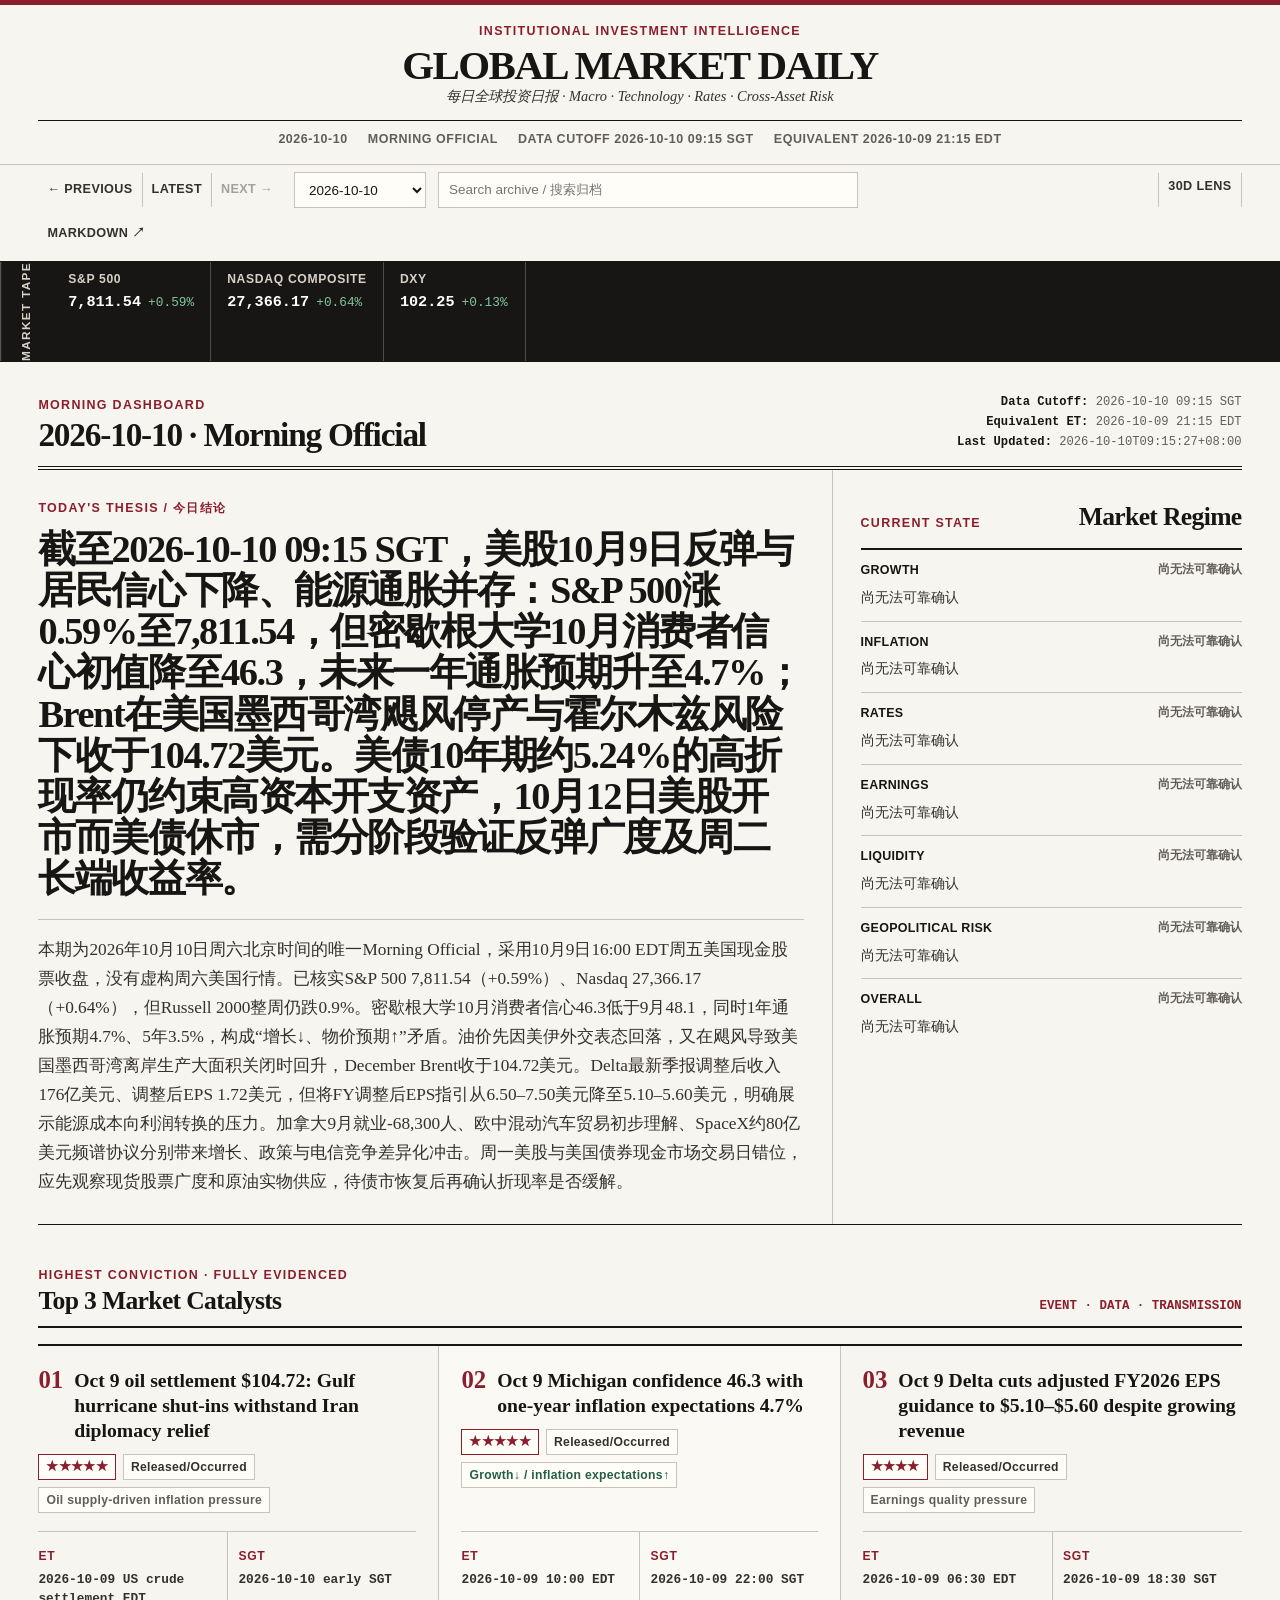
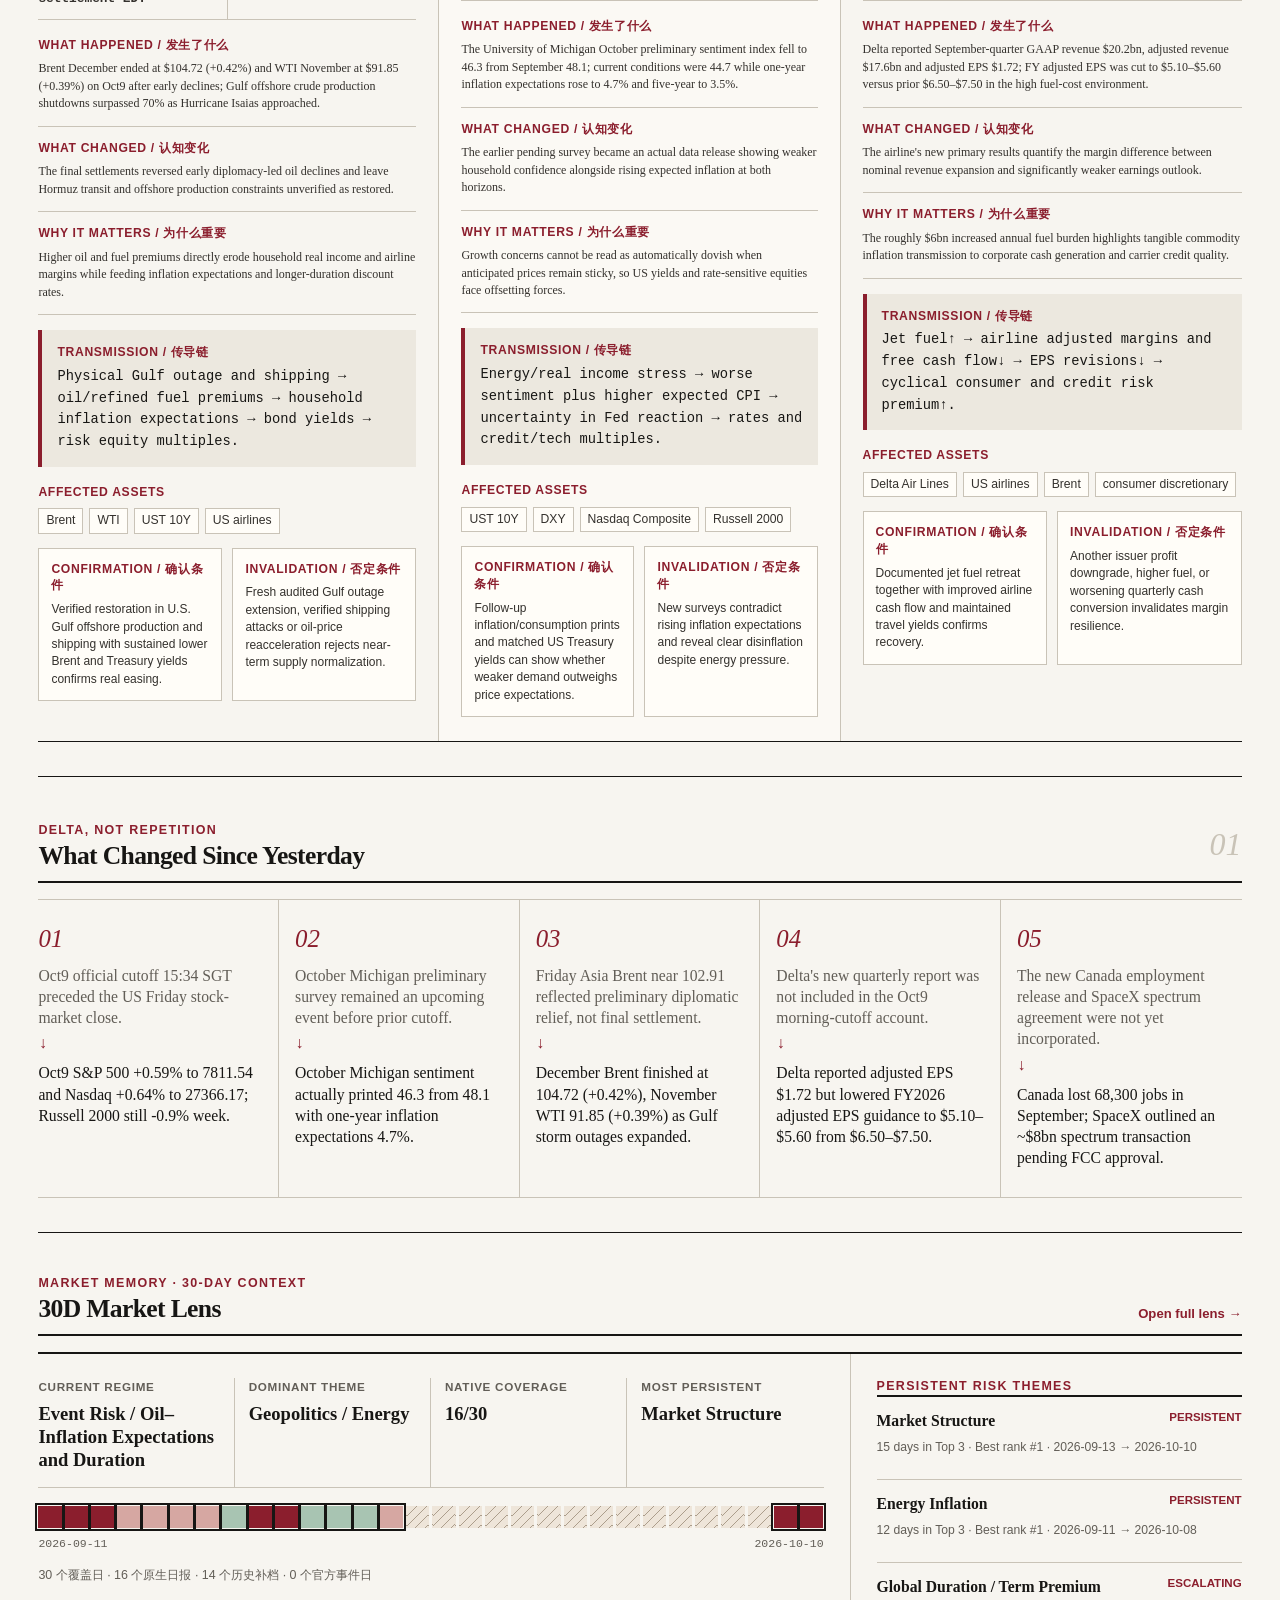
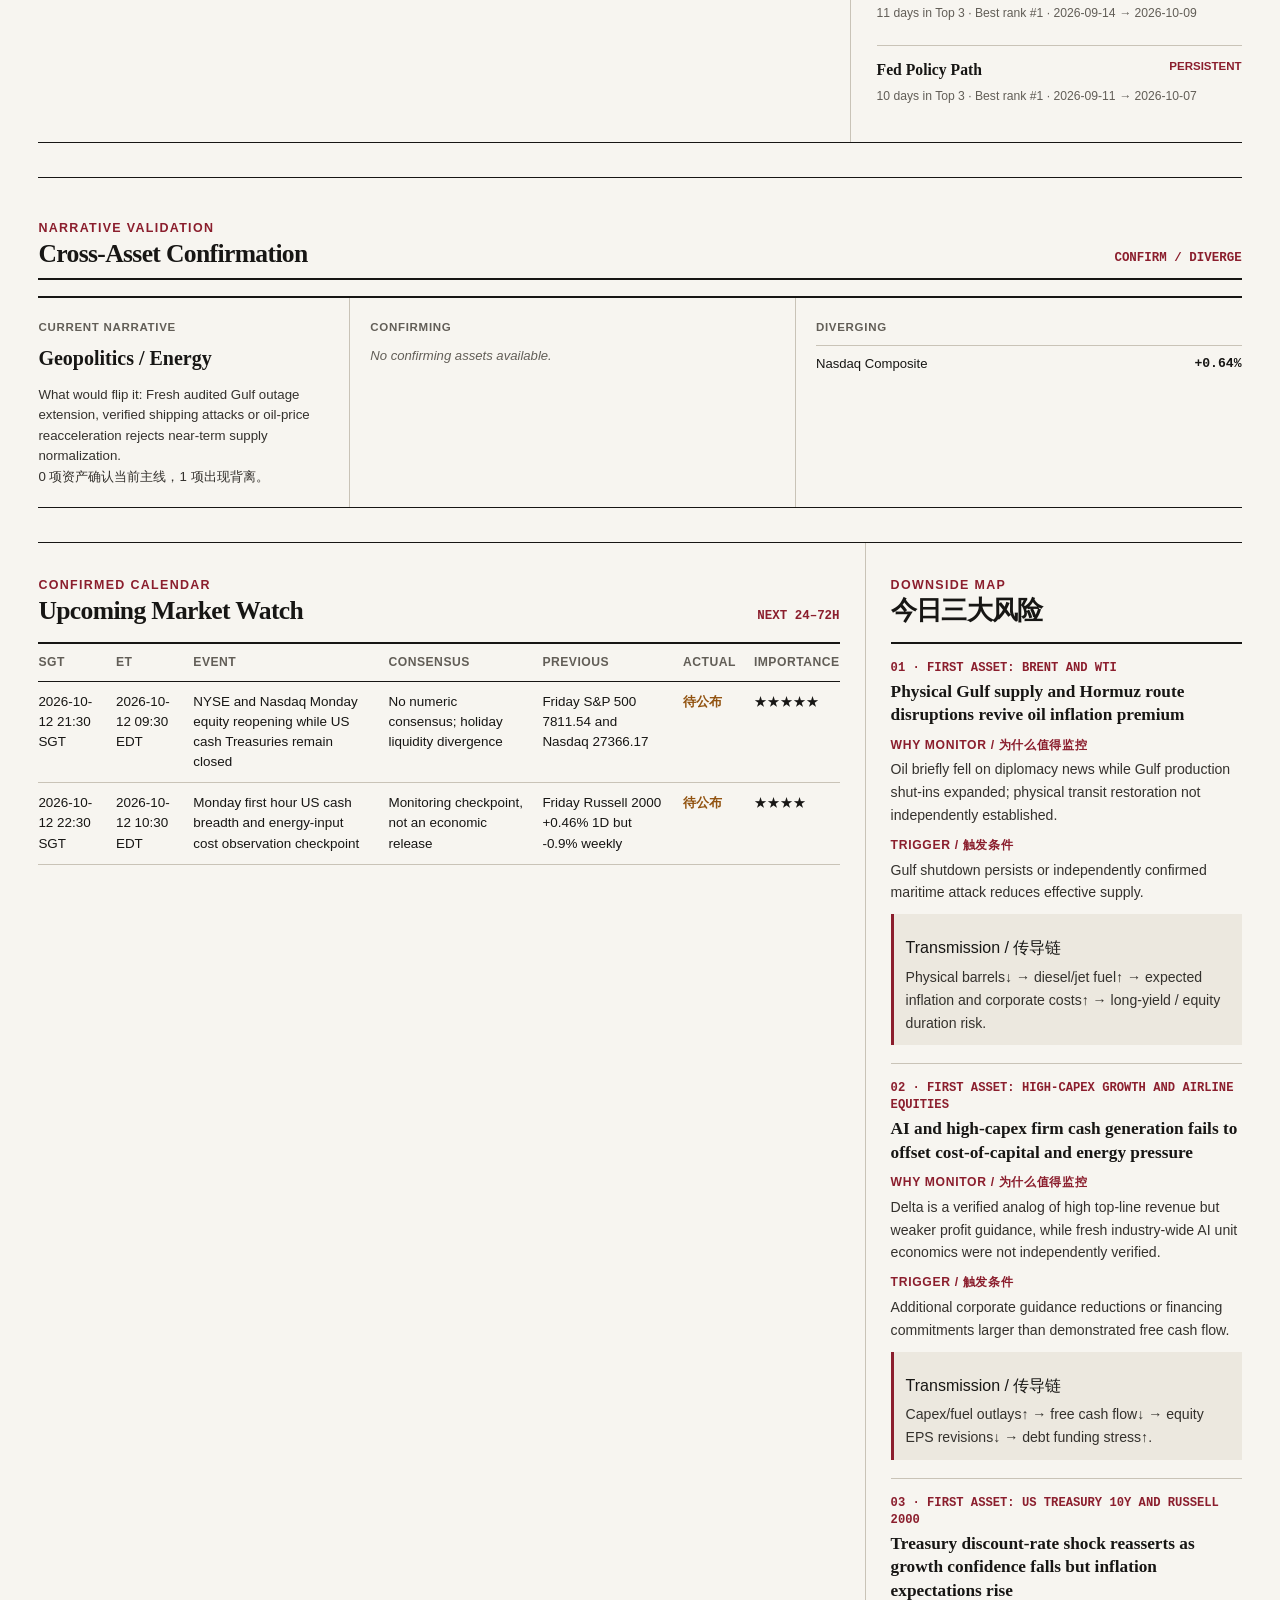
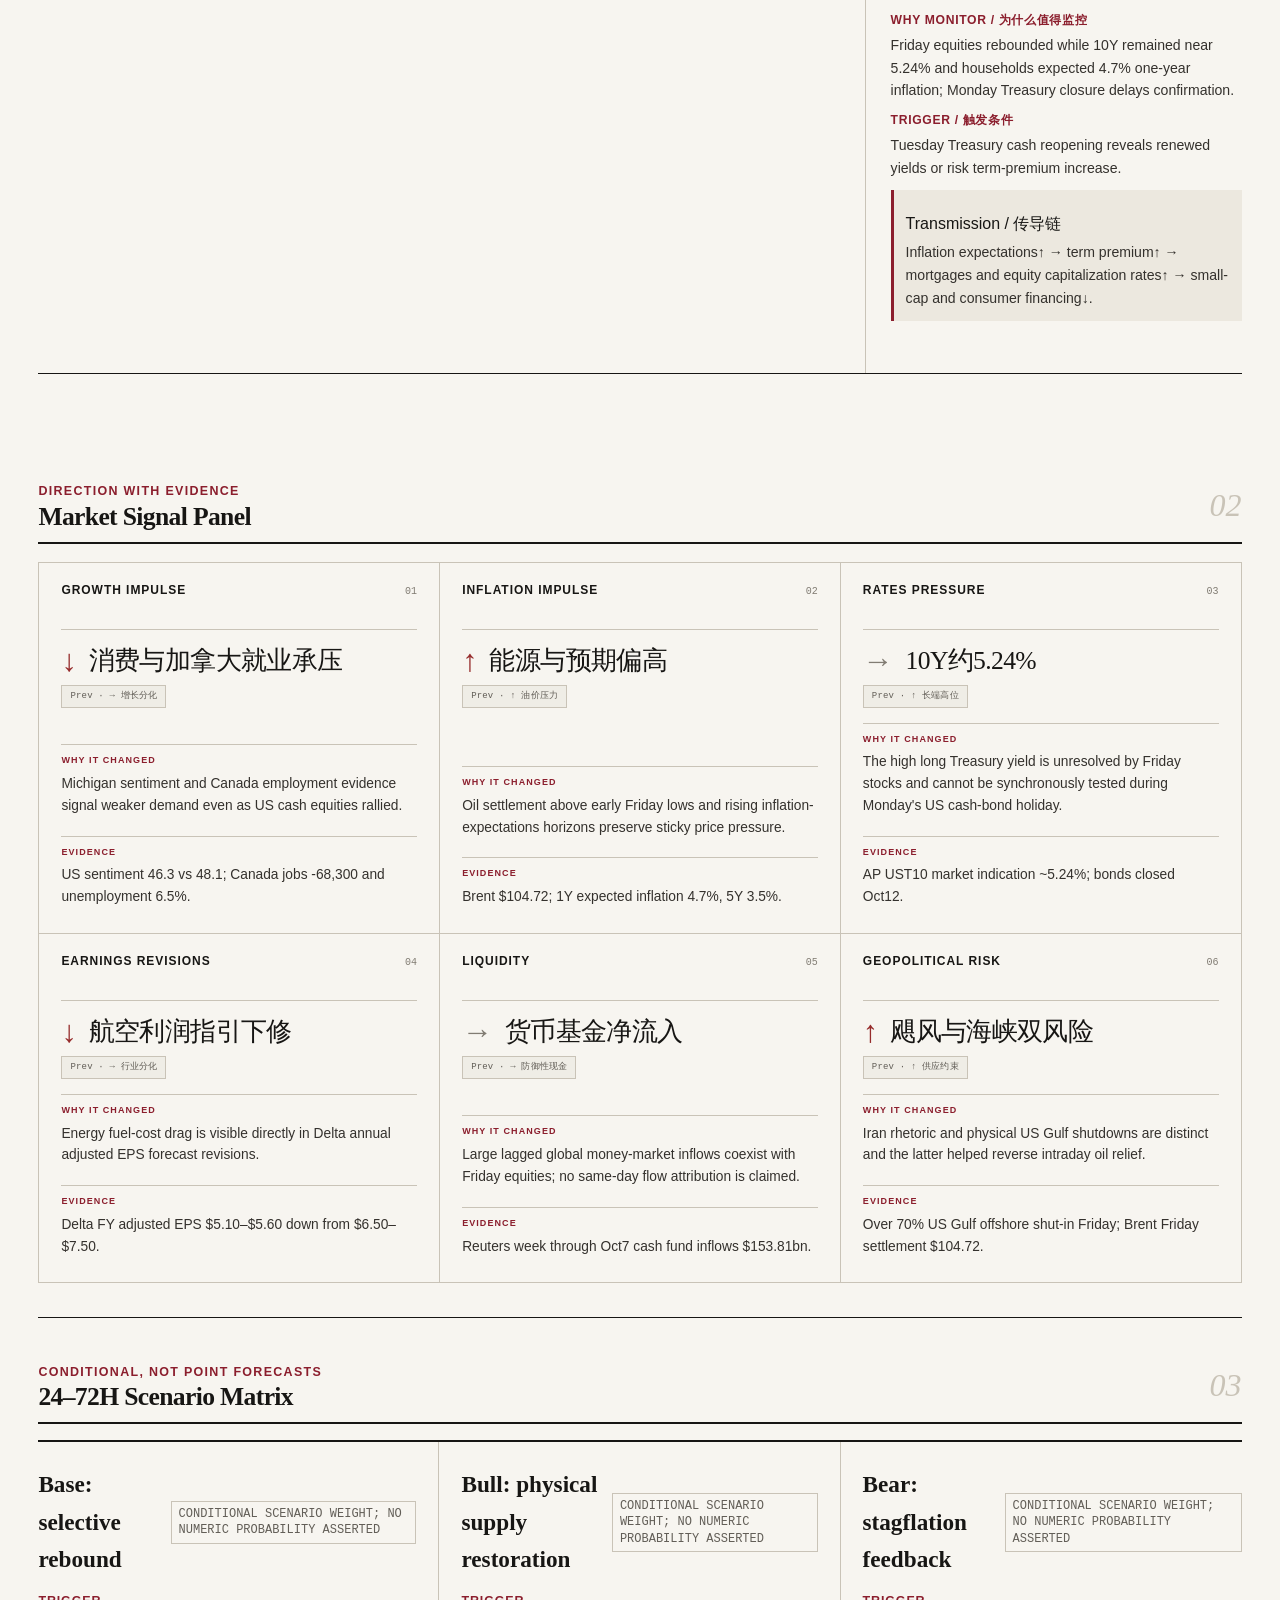
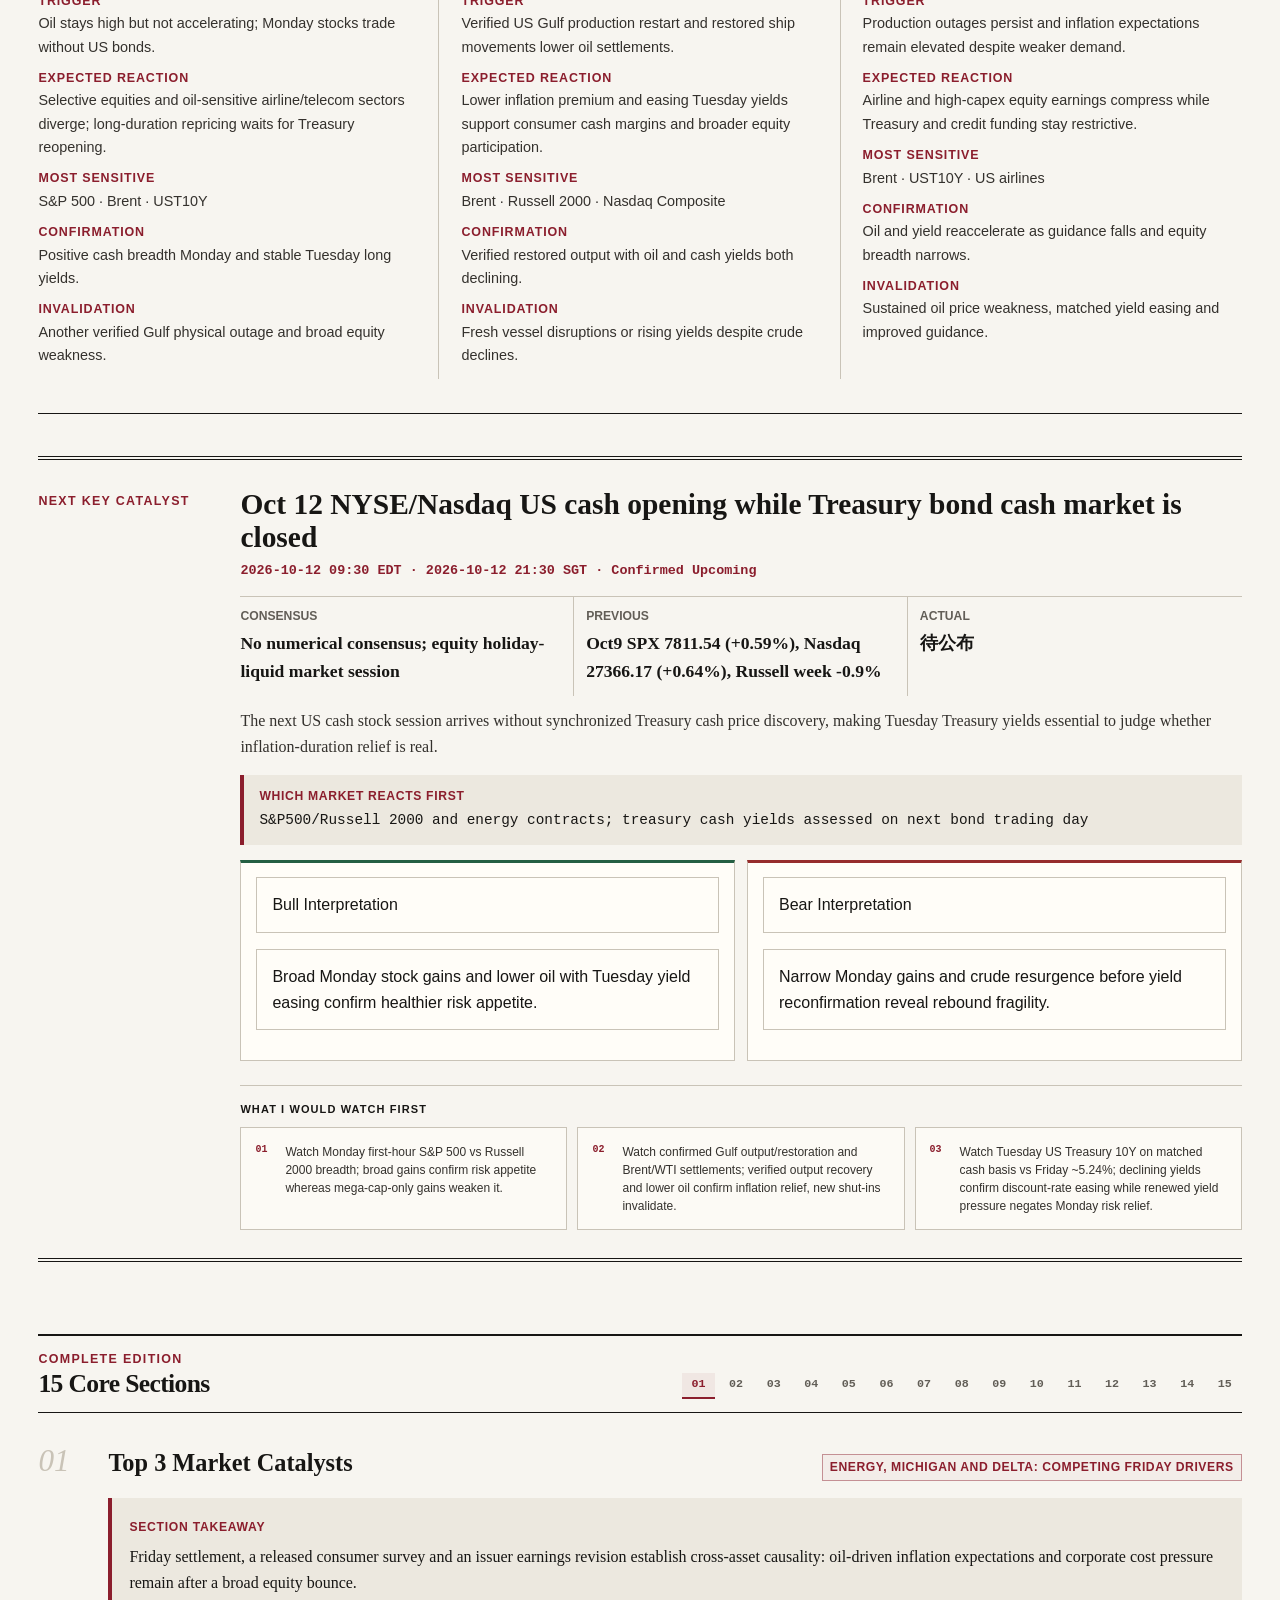
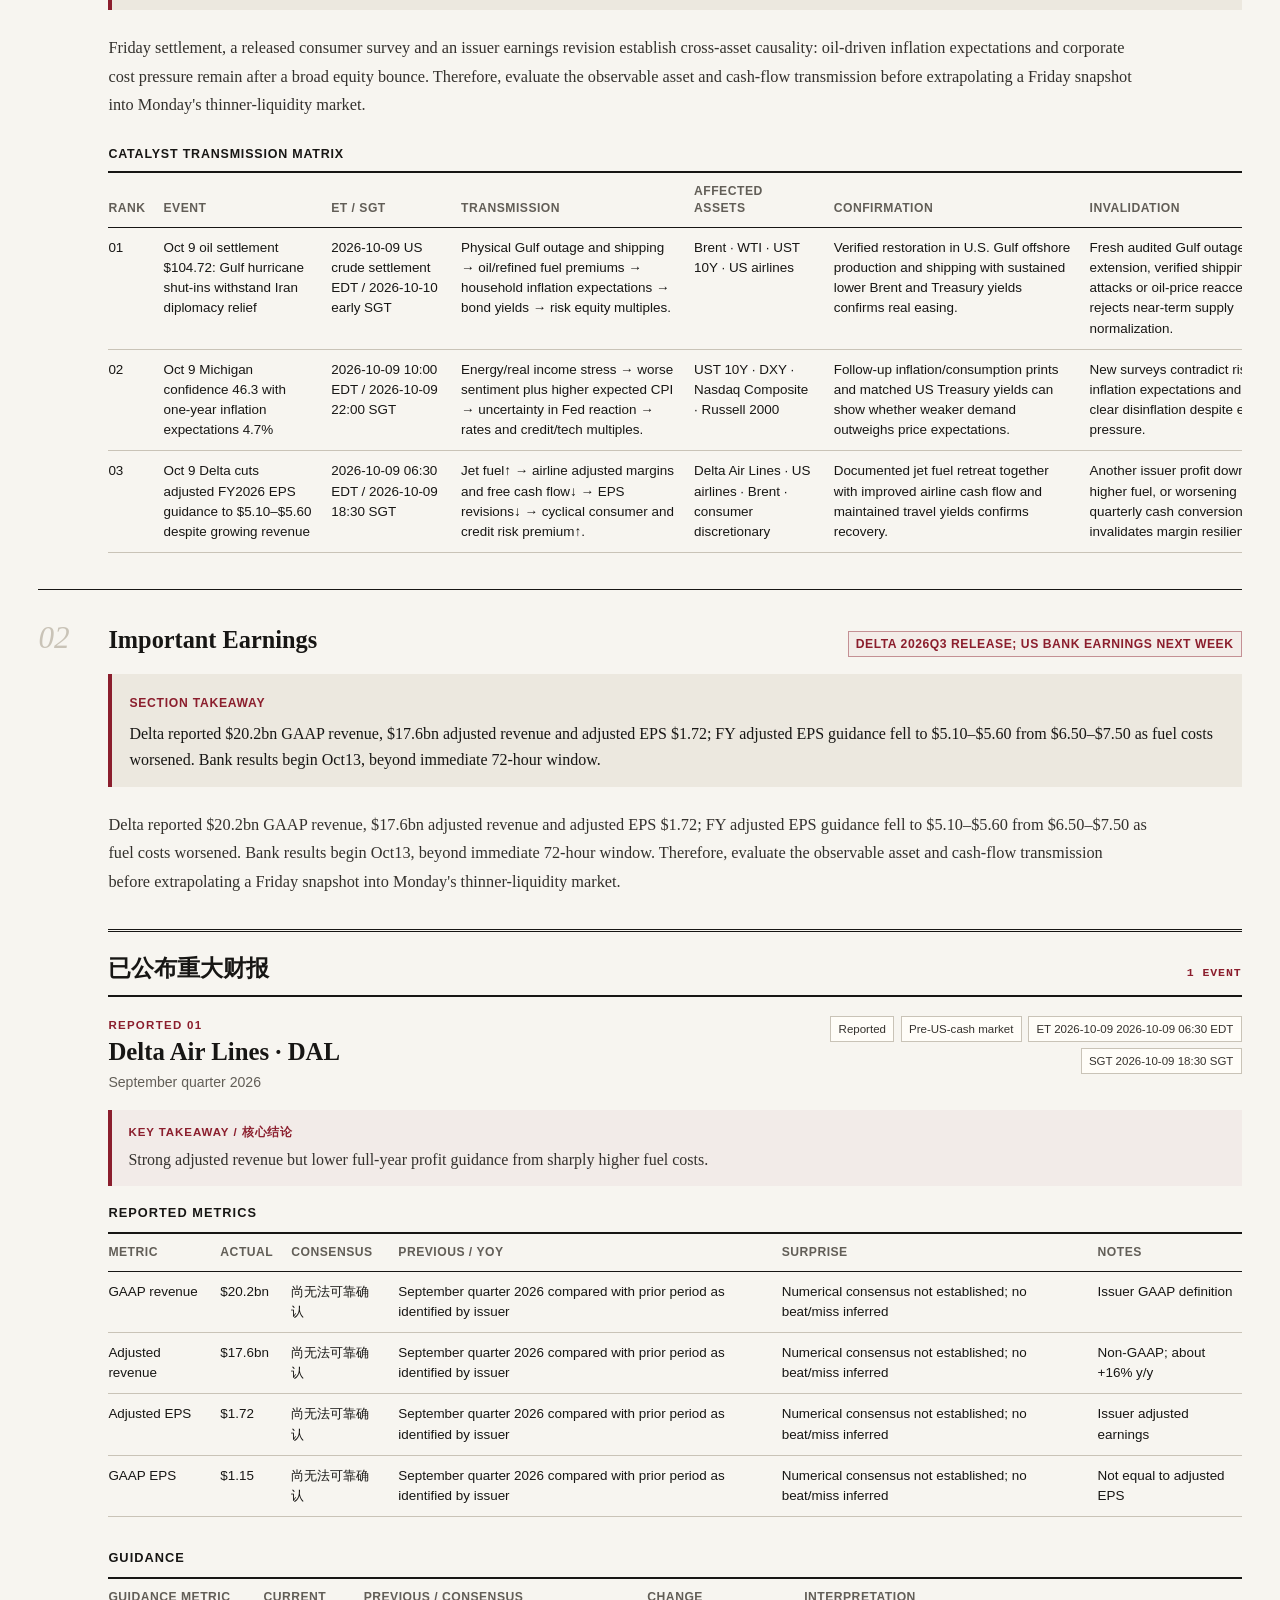
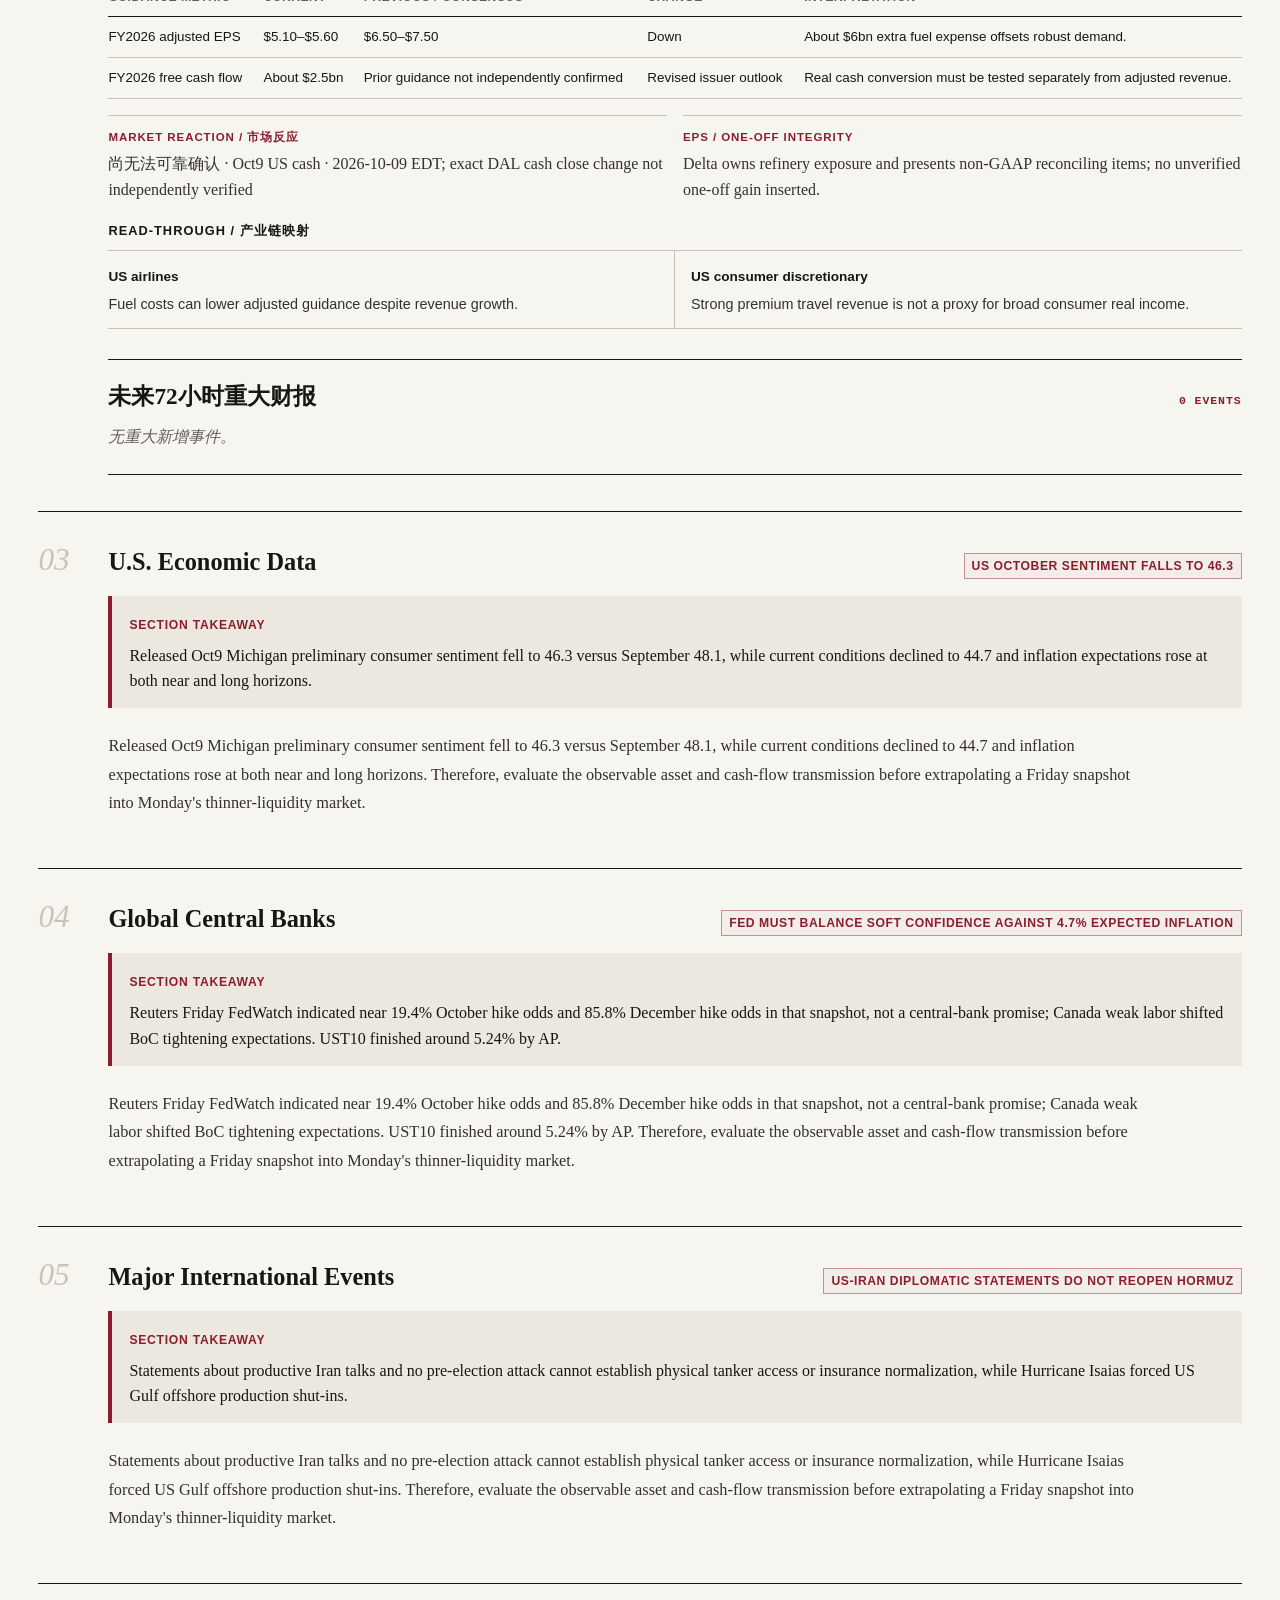
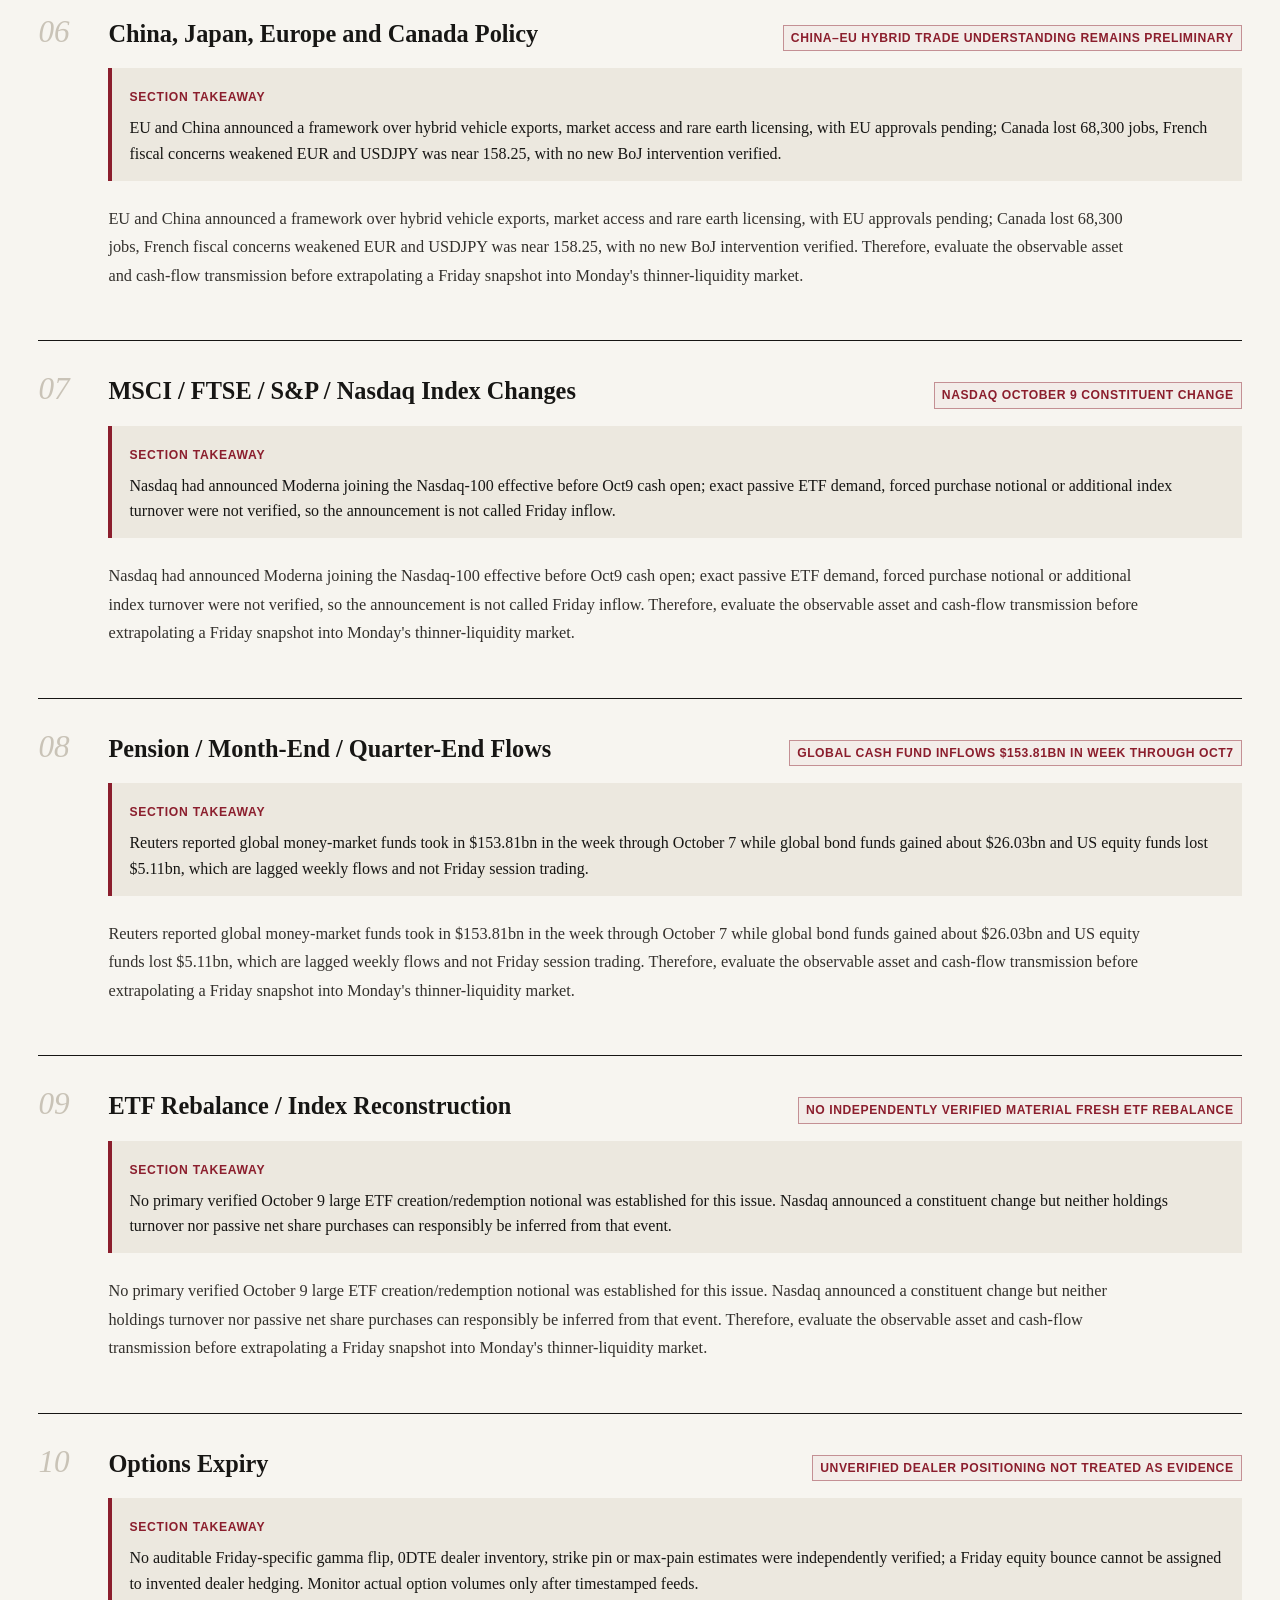
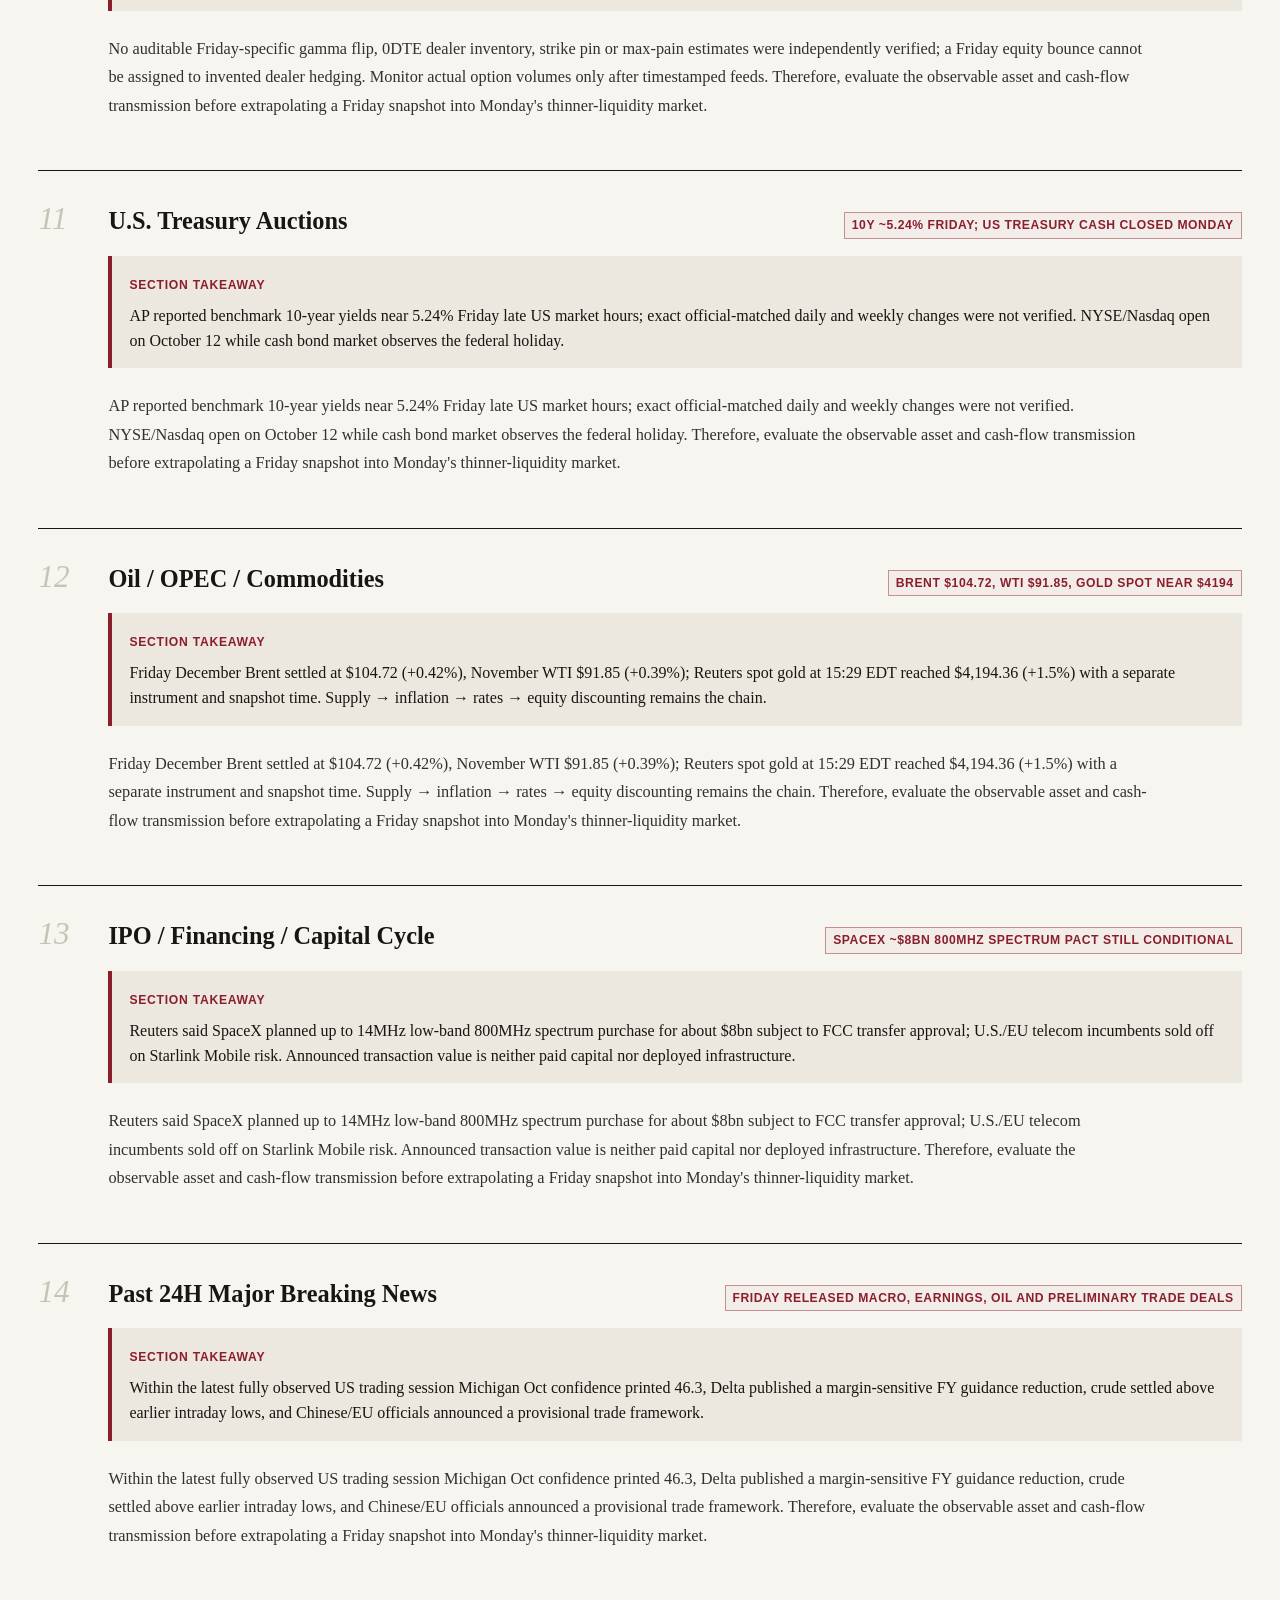
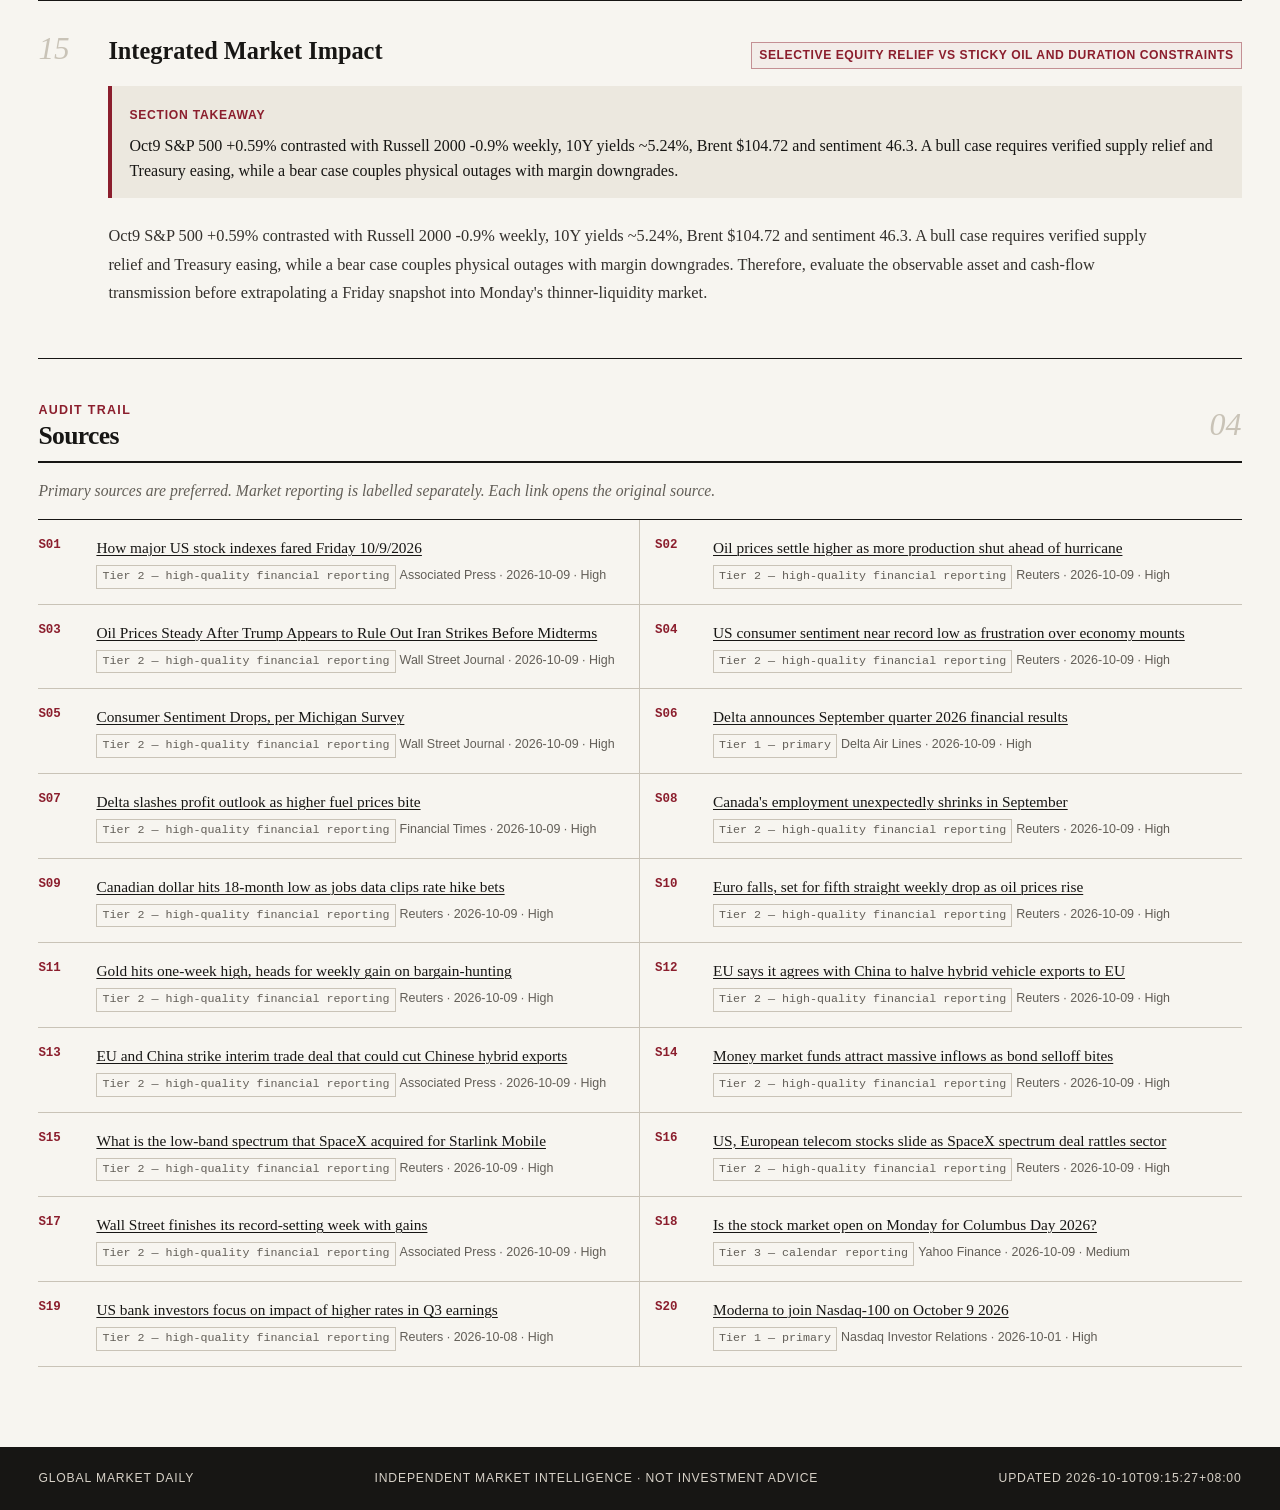
==== commit bb42e311: "fix(lens): distinguish unknown history from neutral and restore native regime colors" ====
--- a/docs/index.html
+++ b/docs/index.html
@@ -7,7 +7,7 @@
   <meta name="description" content="Global Market Daily — institutional cross-asset market intelligence in Chinese.">
   <title>Global Market Daily</title>
   <link rel="stylesheet" href="assets/styles.css?v=5429660ed525">
-  <link rel="stylesheet" href="assets/market-lens.css?v=1970cae91111">
+  <link rel="stylesheet" href="assets/market-lens.css?v=b575c12fcbc7">
   <link rel="stylesheet" href="assets/editorial-v2.css?v=69759a31dc5a">
   <script defer src="assets/app.js?v=9609341b79c7"></script>
   <script defer src="assets/publication-compat.js?v=1bfe9a094446"></script>
--- a/docs/assets/market-lens.css
+++ b/docs/assets/market-lens.css
@@ -38,3 +38,19 @@
 
 /* Missing observations are visibly unknown, never neutral. */
 .regime-ribbon__cell--unavailable,.lens-full-ribbon .unavailable{background:repeating-linear-gradient(45deg,#e9e5dd,#e9e5dd 4px,#cbc6bd 4px,#cbc6bd 5px);color:#555}
+
+/* Explicitly distinguish editorial 'unclassified' and unknown arrows from neutral. */
+.regime-ribbon__cell--unclassified,.lens-full-ribbon button.unclassified{
+  background:repeating-linear-gradient(135deg,#eee5d9 0,#eee5d9 6px,#ac9e8c 6px,#ac9e8c 7px);
+  color:var(--ink);
+}
+.signal-cell--unknown{
+  background:repeating-linear-gradient(135deg,#f8f4ed 0,#f8f4ed 6px,#c6b8a3 6px,#c6b8a3 7px);
+  color:#625340;
+  font-weight:800;
+}
+.legend-unclassified::before{
+  content:"";display:inline-block;width:18px;height:12px;
+  background:repeating-linear-gradient(135deg,#eee5d9 0,#eee5d9 6px,#ac9e8c 6px,#ac9e8c 7px);
+  border:1px solid #ac9e8c;
+}
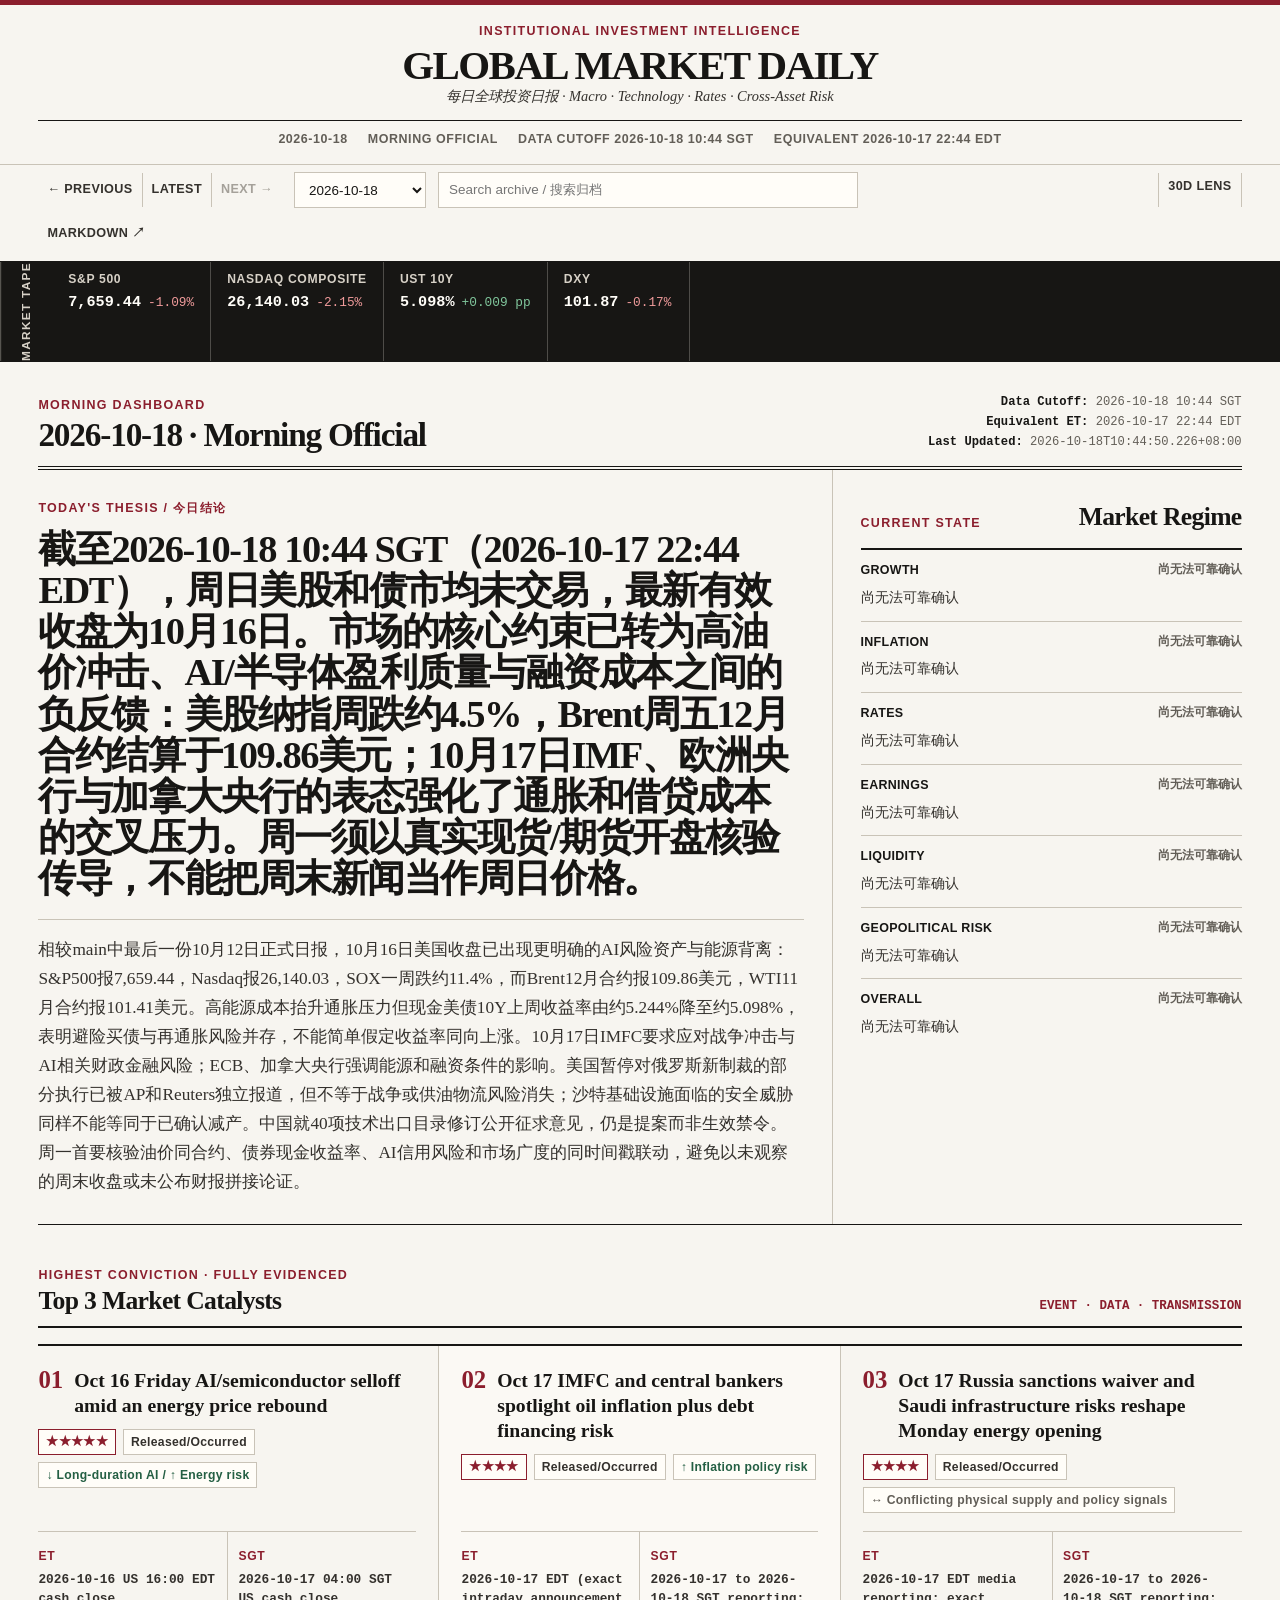
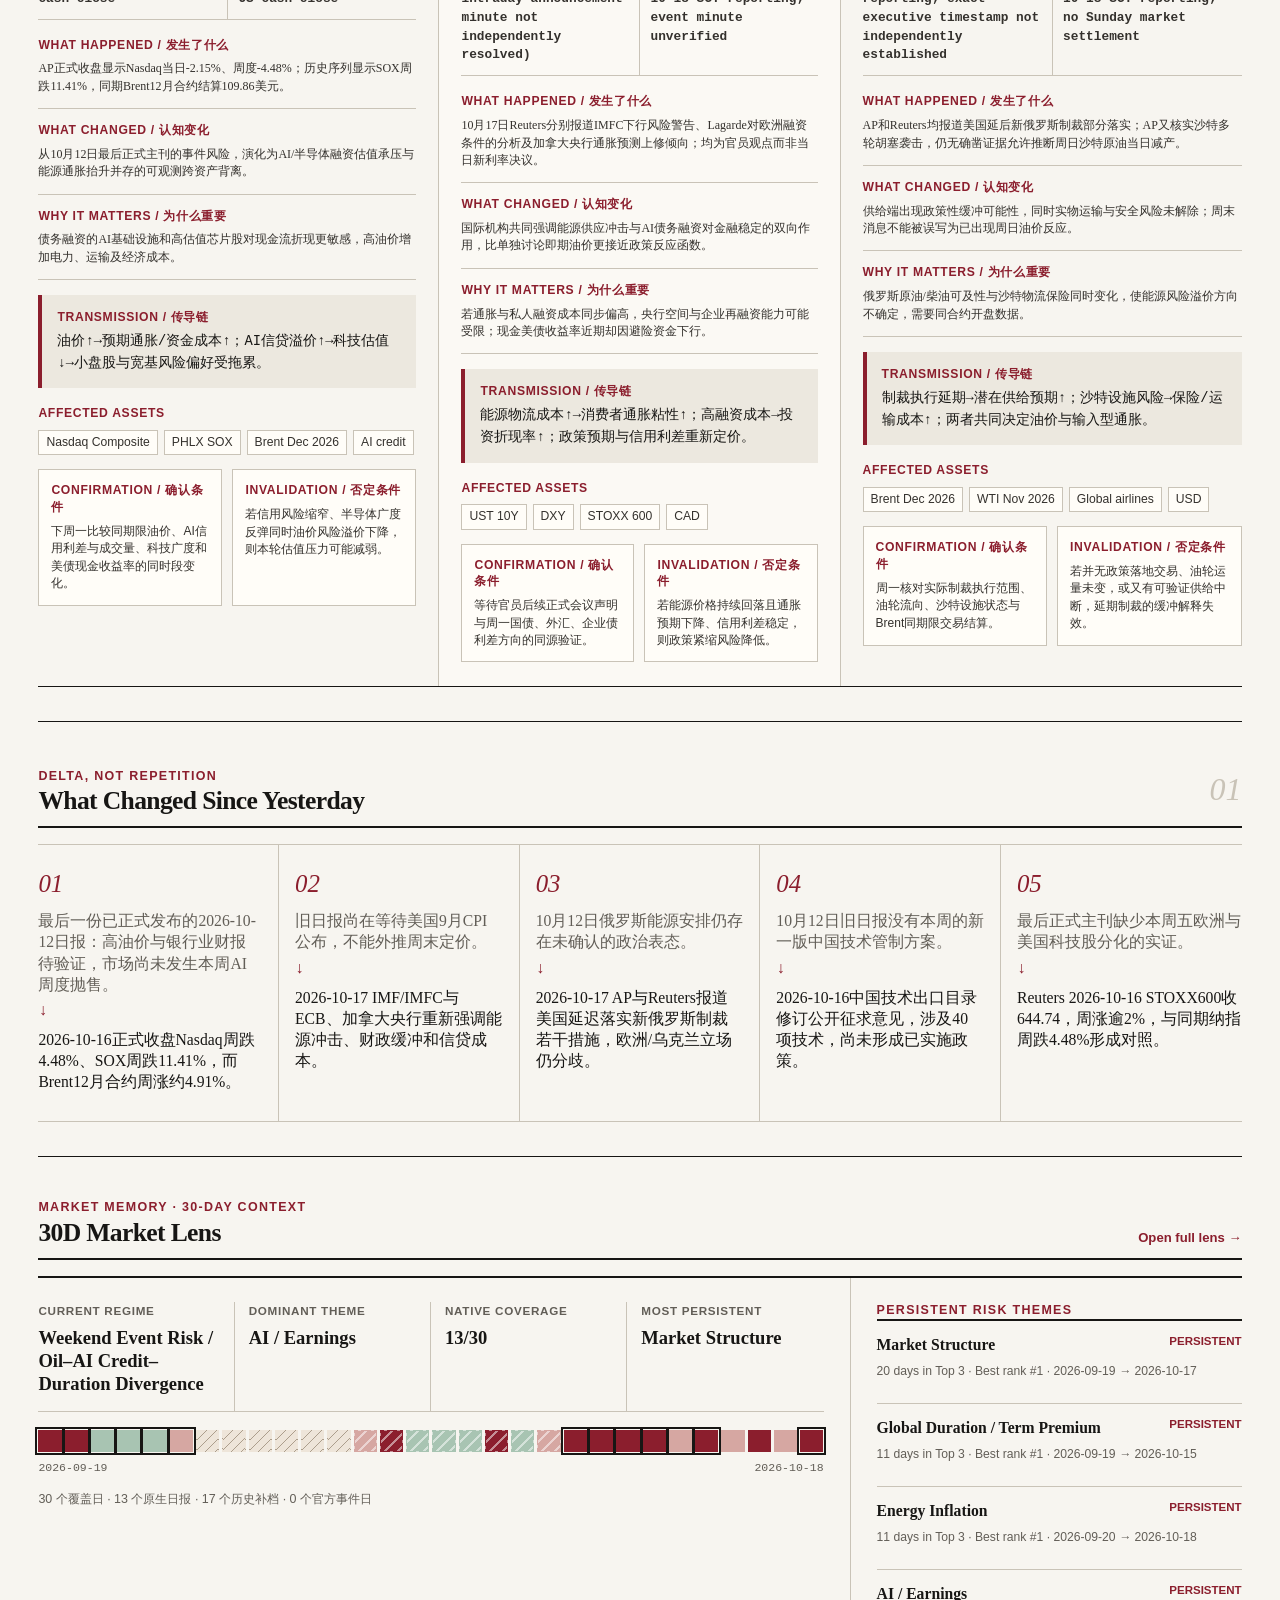
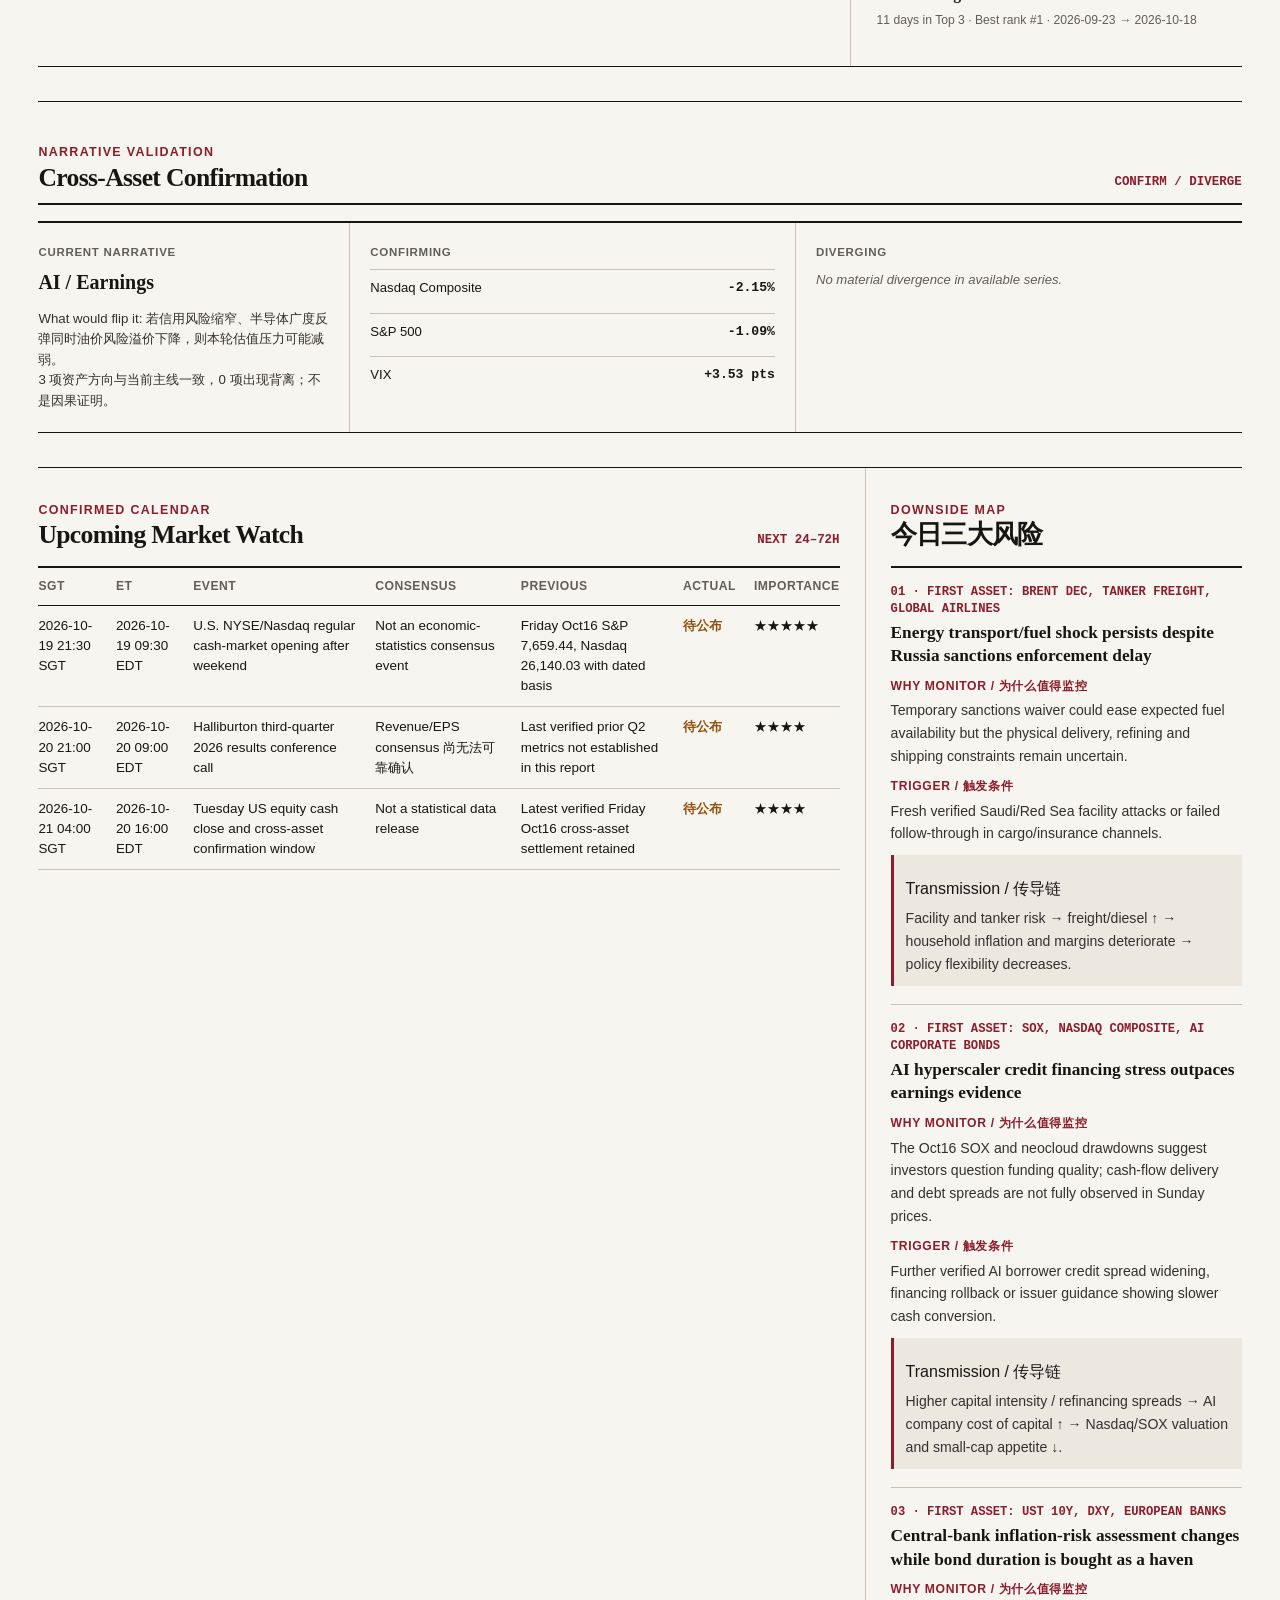
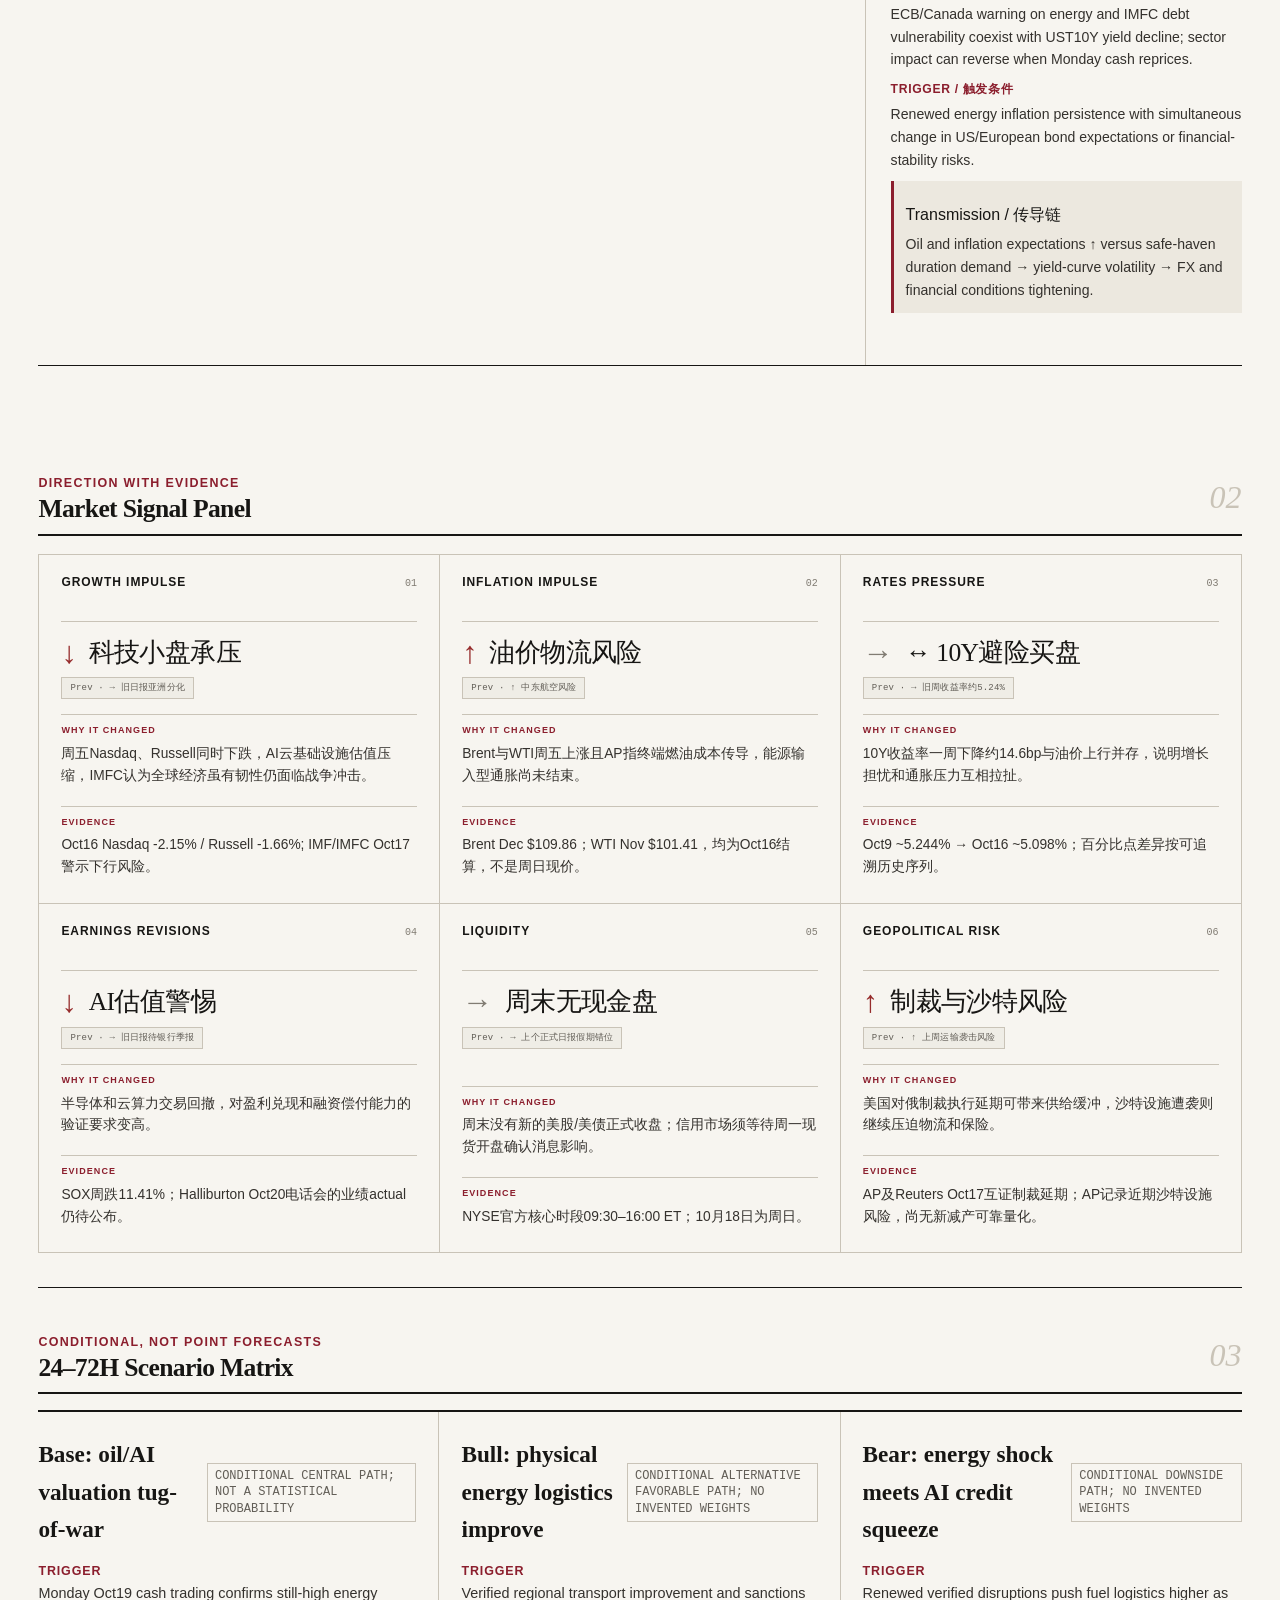
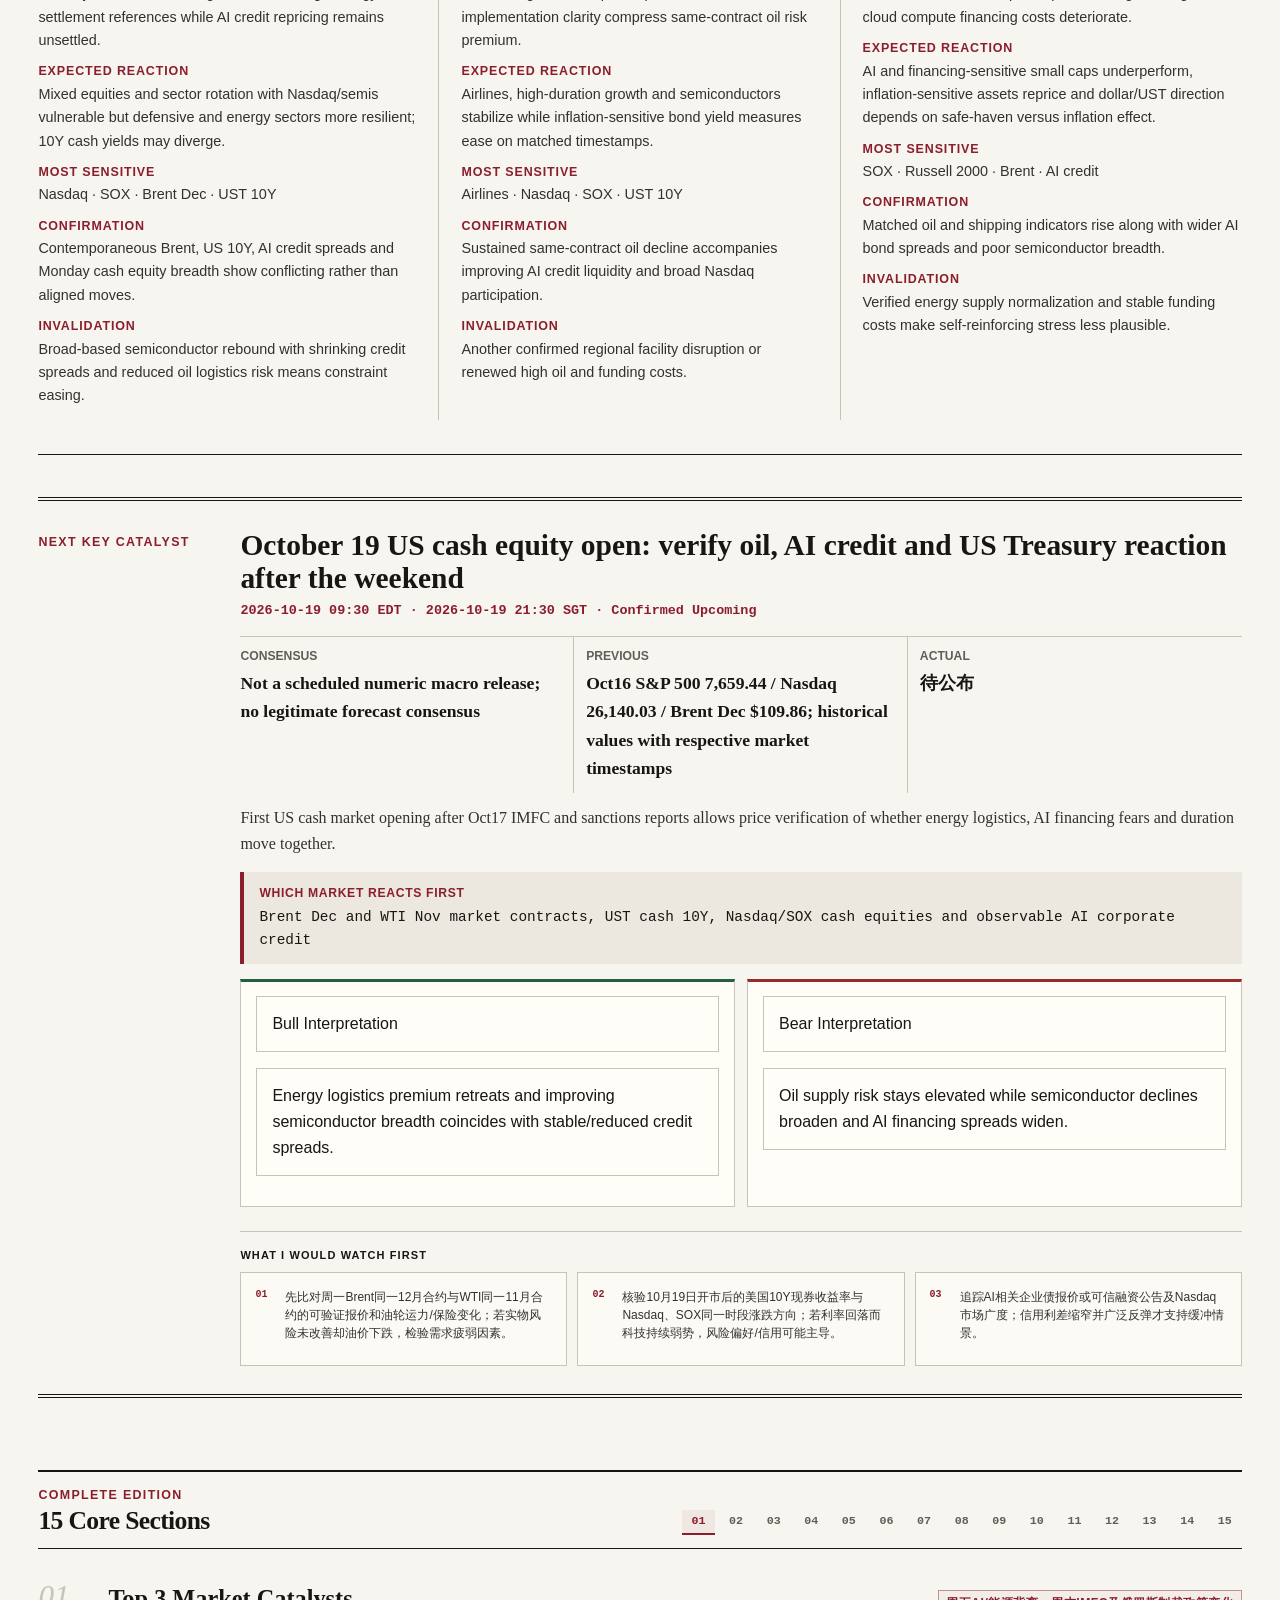
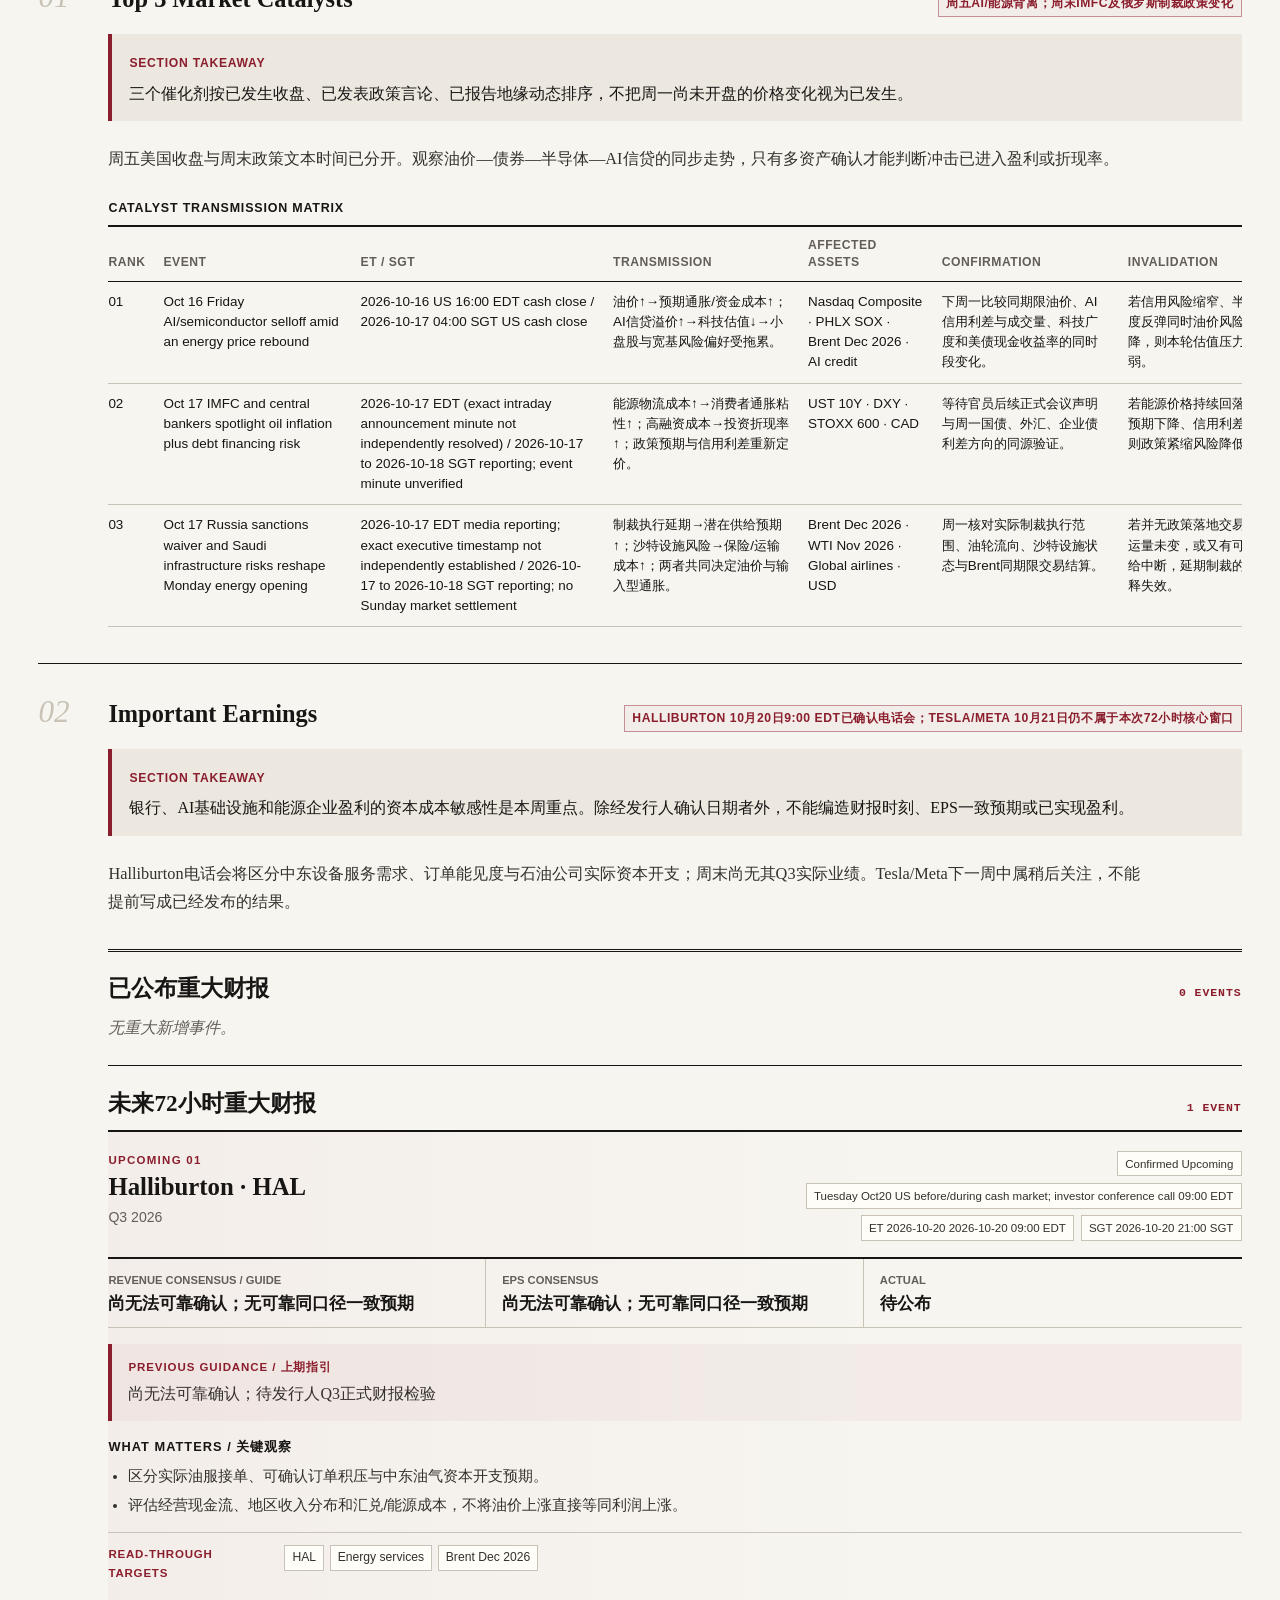
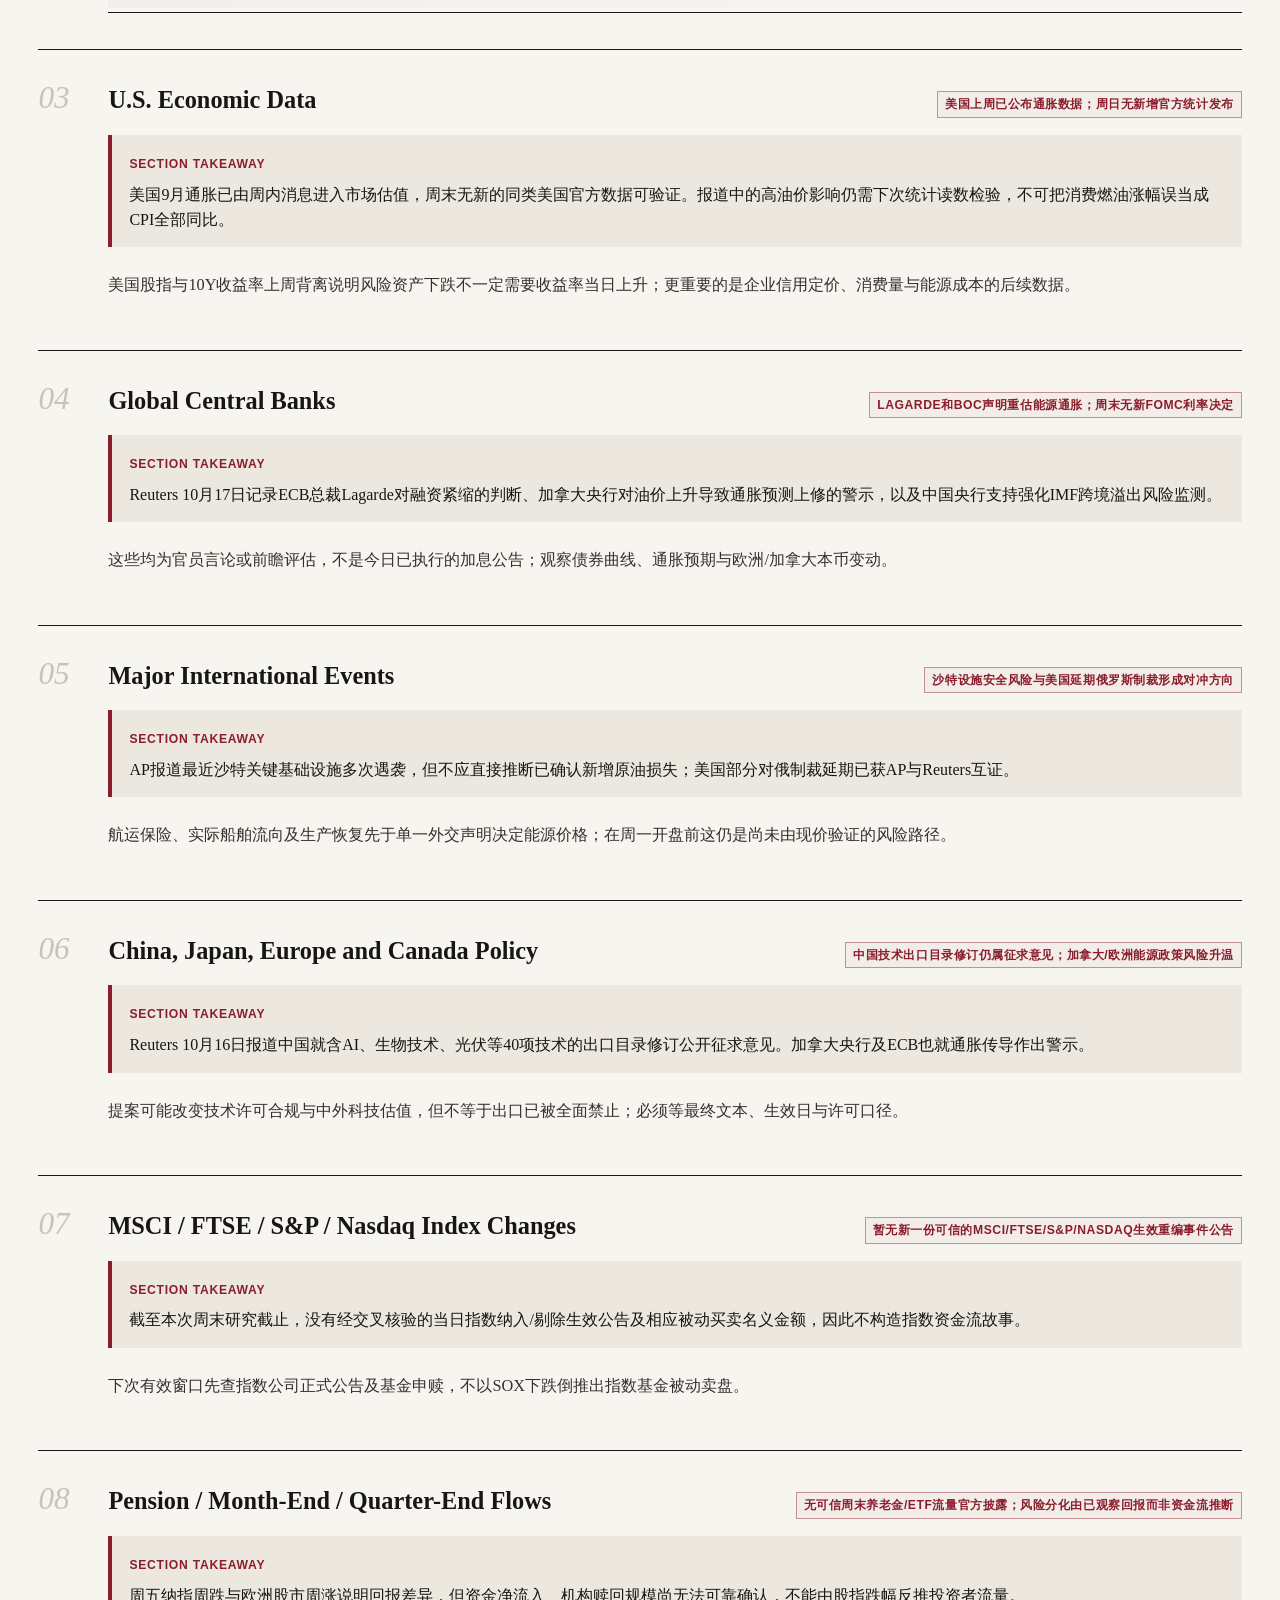
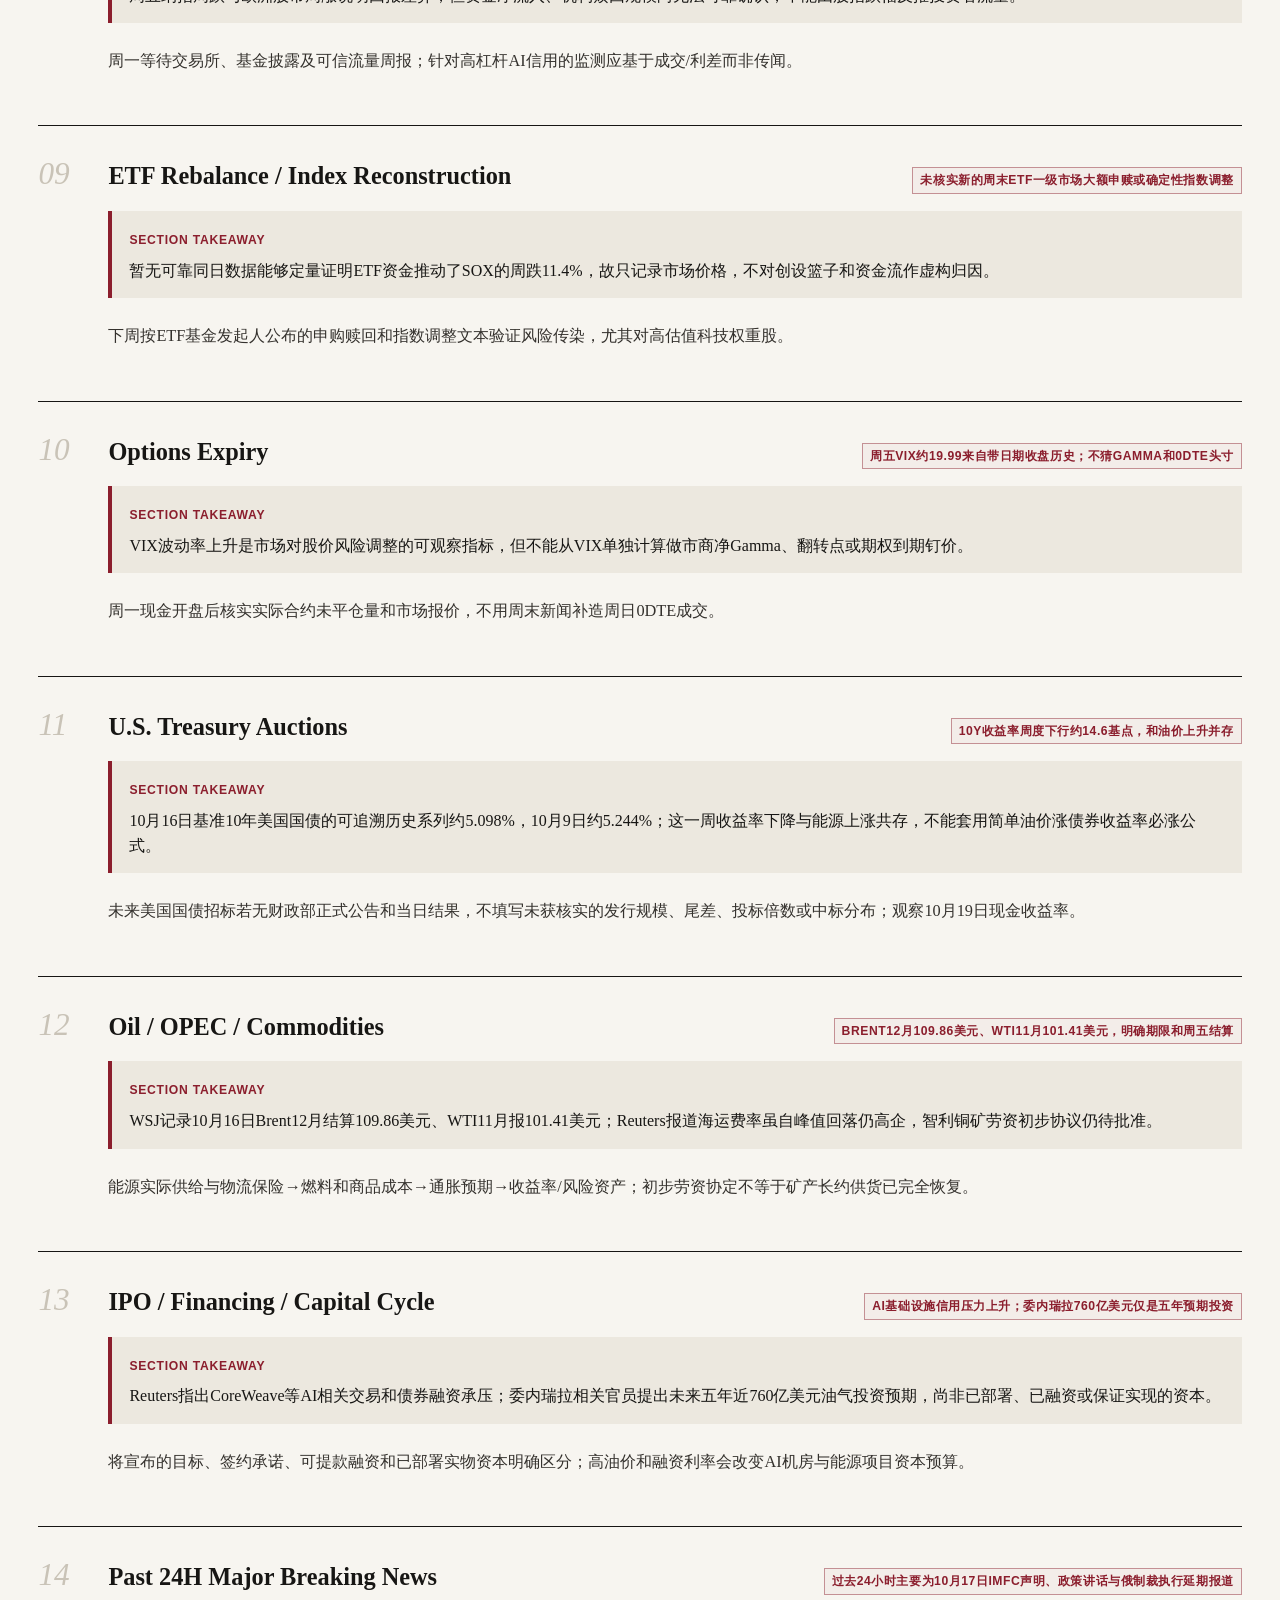
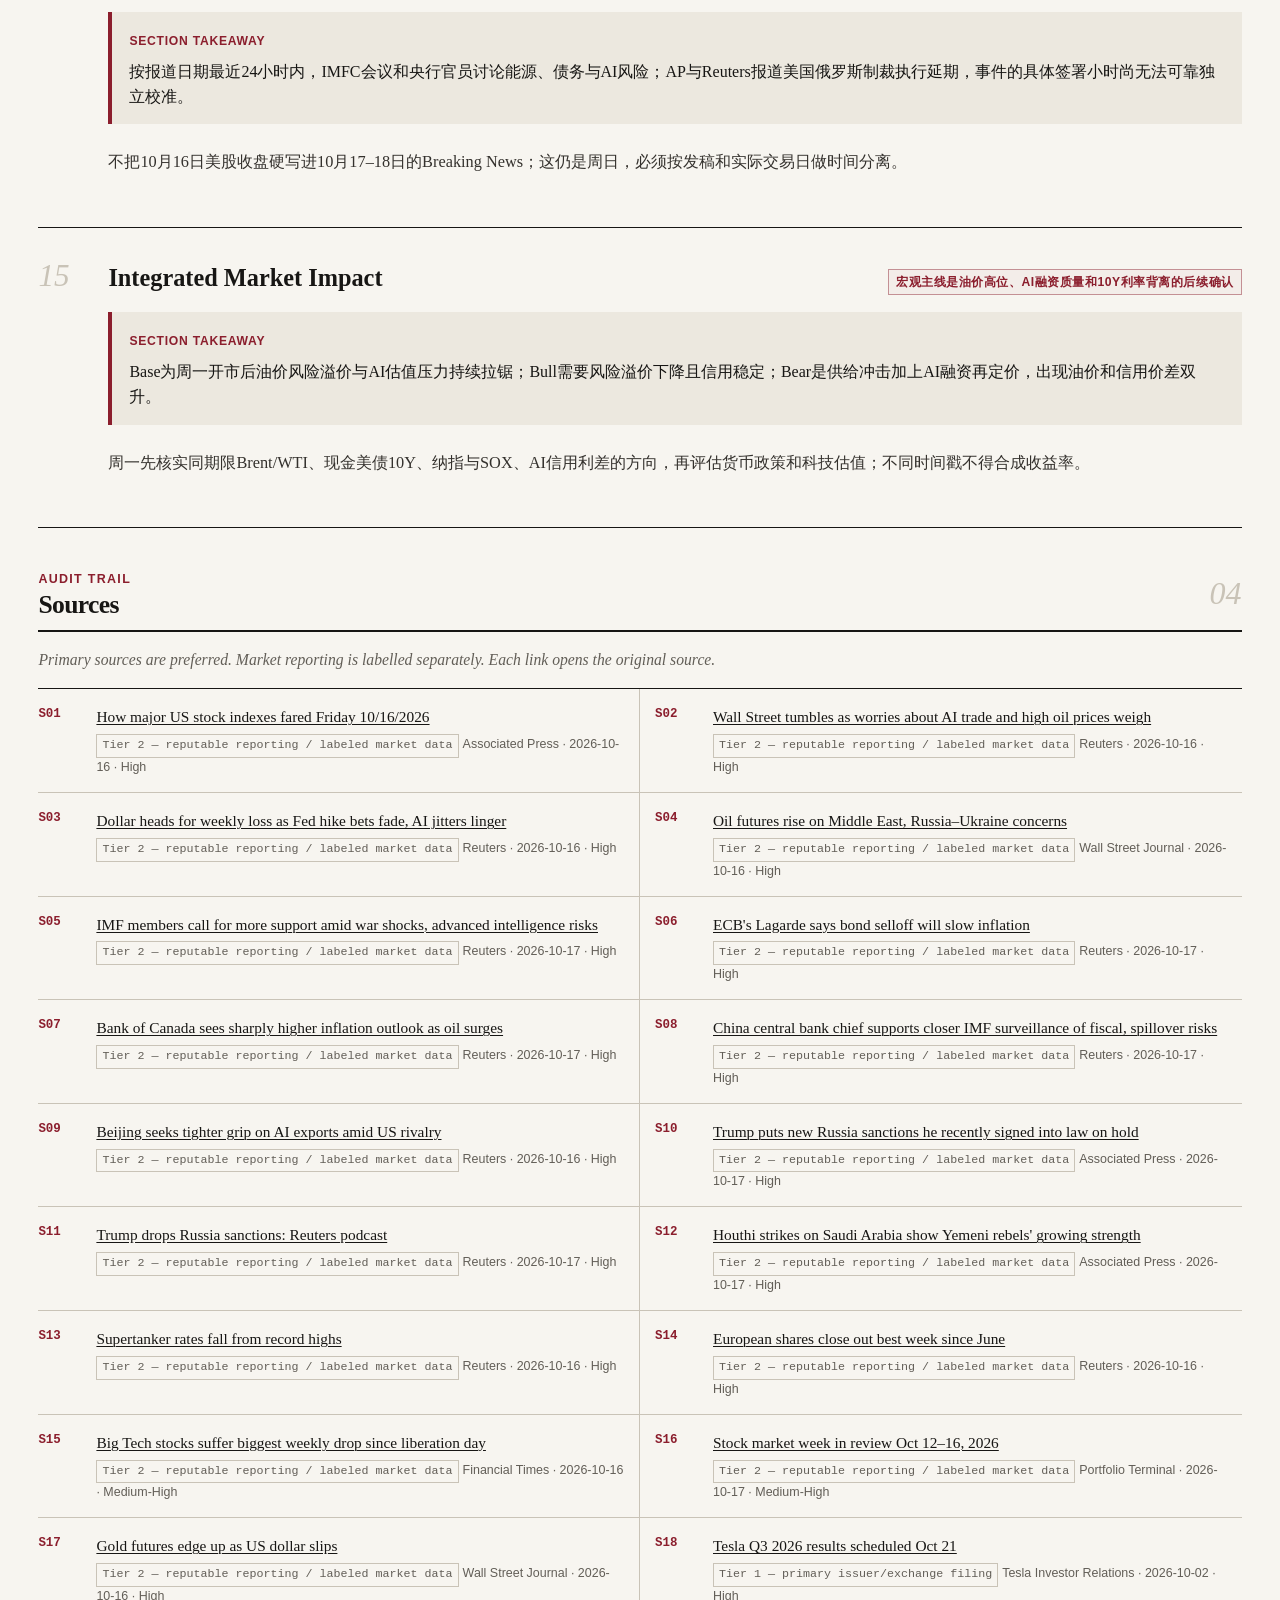
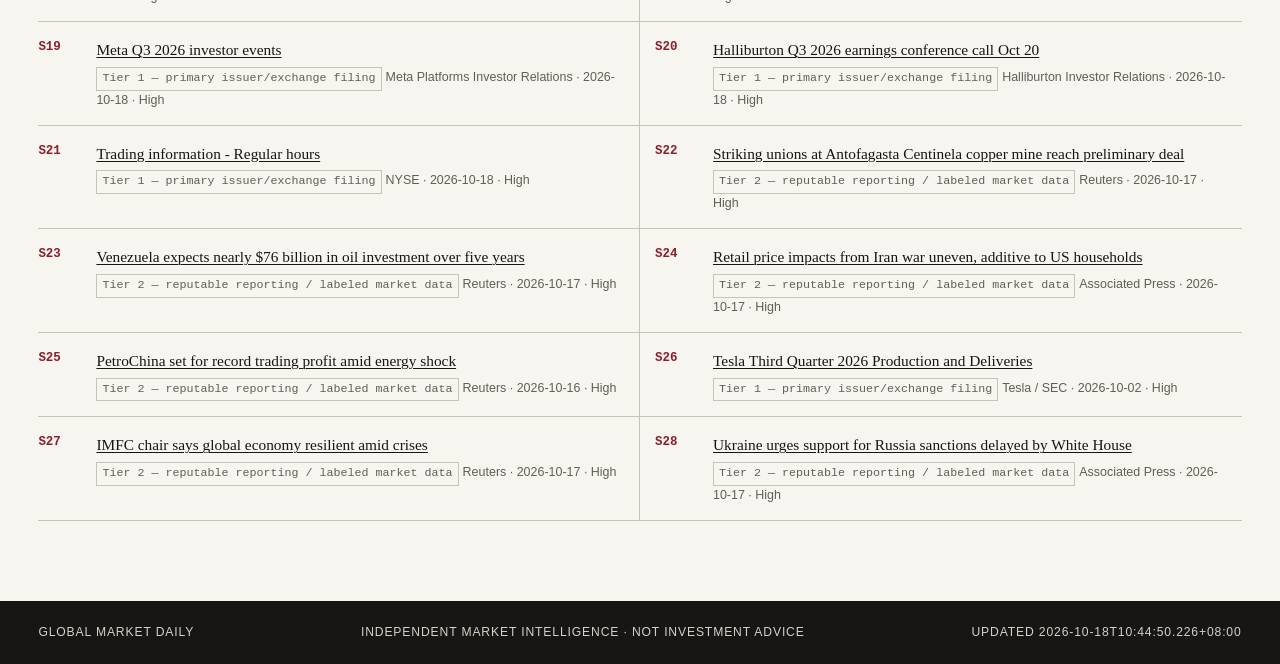
==== commit e86bbd50: "repair: recover Oct13–17 archive and complete October lens with explicit provenance" ====
--- a/docs/index.html
+++ b/docs/index.html
@@ -7,12 +7,12 @@
   <meta name="description" content="Global Market Daily — institutional cross-asset market intelligence in Chinese.">
   <title>Global Market Daily</title>
   <link rel="stylesheet" href="assets/styles.css?v=5429660ed525">
-  <link rel="stylesheet" href="assets/market-lens.css?v=b575c12fcbc7">
+  <link rel="stylesheet" href="assets/market-lens.css?v=94b8b8c1f268">
   <link rel="stylesheet" href="assets/editorial-v2.css?v=69759a31dc5a">
   <script defer src="assets/app.js?v=9609341b79c7"></script>
   <script defer src="assets/publication-compat.js?v=1bfe9a094446"></script>
   <script defer src="assets/editorial-v2.js?v=5b0e232e410b"></script>
-  <script defer src="assets/p0.js?v=a6ebadabe2ca"></script>
+  <script defer src="assets/p0.js?v=db858b06ec9b"></script>
 </head>
 <body>
   <a class="skip-link" href="#main-content">跳至正文</a>
--- a/docs/assets/market-lens.css
+++ b/docs/assets/market-lens.css
@@ -54,3 +54,11 @@
   background:repeating-linear-gradient(135deg,#eee5d9 0,#eee5d9 6px,#ac9e8c 6px,#ac9e8c 7px);
   border:1px solid #ac9e8c;
 }
+
+/* Historical price proxies retain nonnative provenance and visible source basis. */
+.lens-full-ribbon button.proxy,.regime-ribbon__cell--proxy{background-image:repeating-linear-gradient(135deg,transparent 0,transparent 7px,rgba(255,255,255,.5) 7px,rgba(255,255,255,.5) 9px)}
+.signal-cell--proxy{box-shadow:inset 0 -2px 0 #9c845e}
+.signal-cell--mixed{background:linear-gradient(135deg,#e6eee9 0,#e6eee9 50%,#f0e1df 50%,#f0e1df 100%);font-weight:700}
+.lens-proxy-note{font-size:.8rem;line-height:1.65;color:var(--charcoal);padding:12px 0}
+.lens-proxy-details{padding-left:20px;font-size:.75rem;overflow-wrap:anywhere}
+.lens-observation-date{font-size:.7rem;color:var(--muted);margin:8px 0}
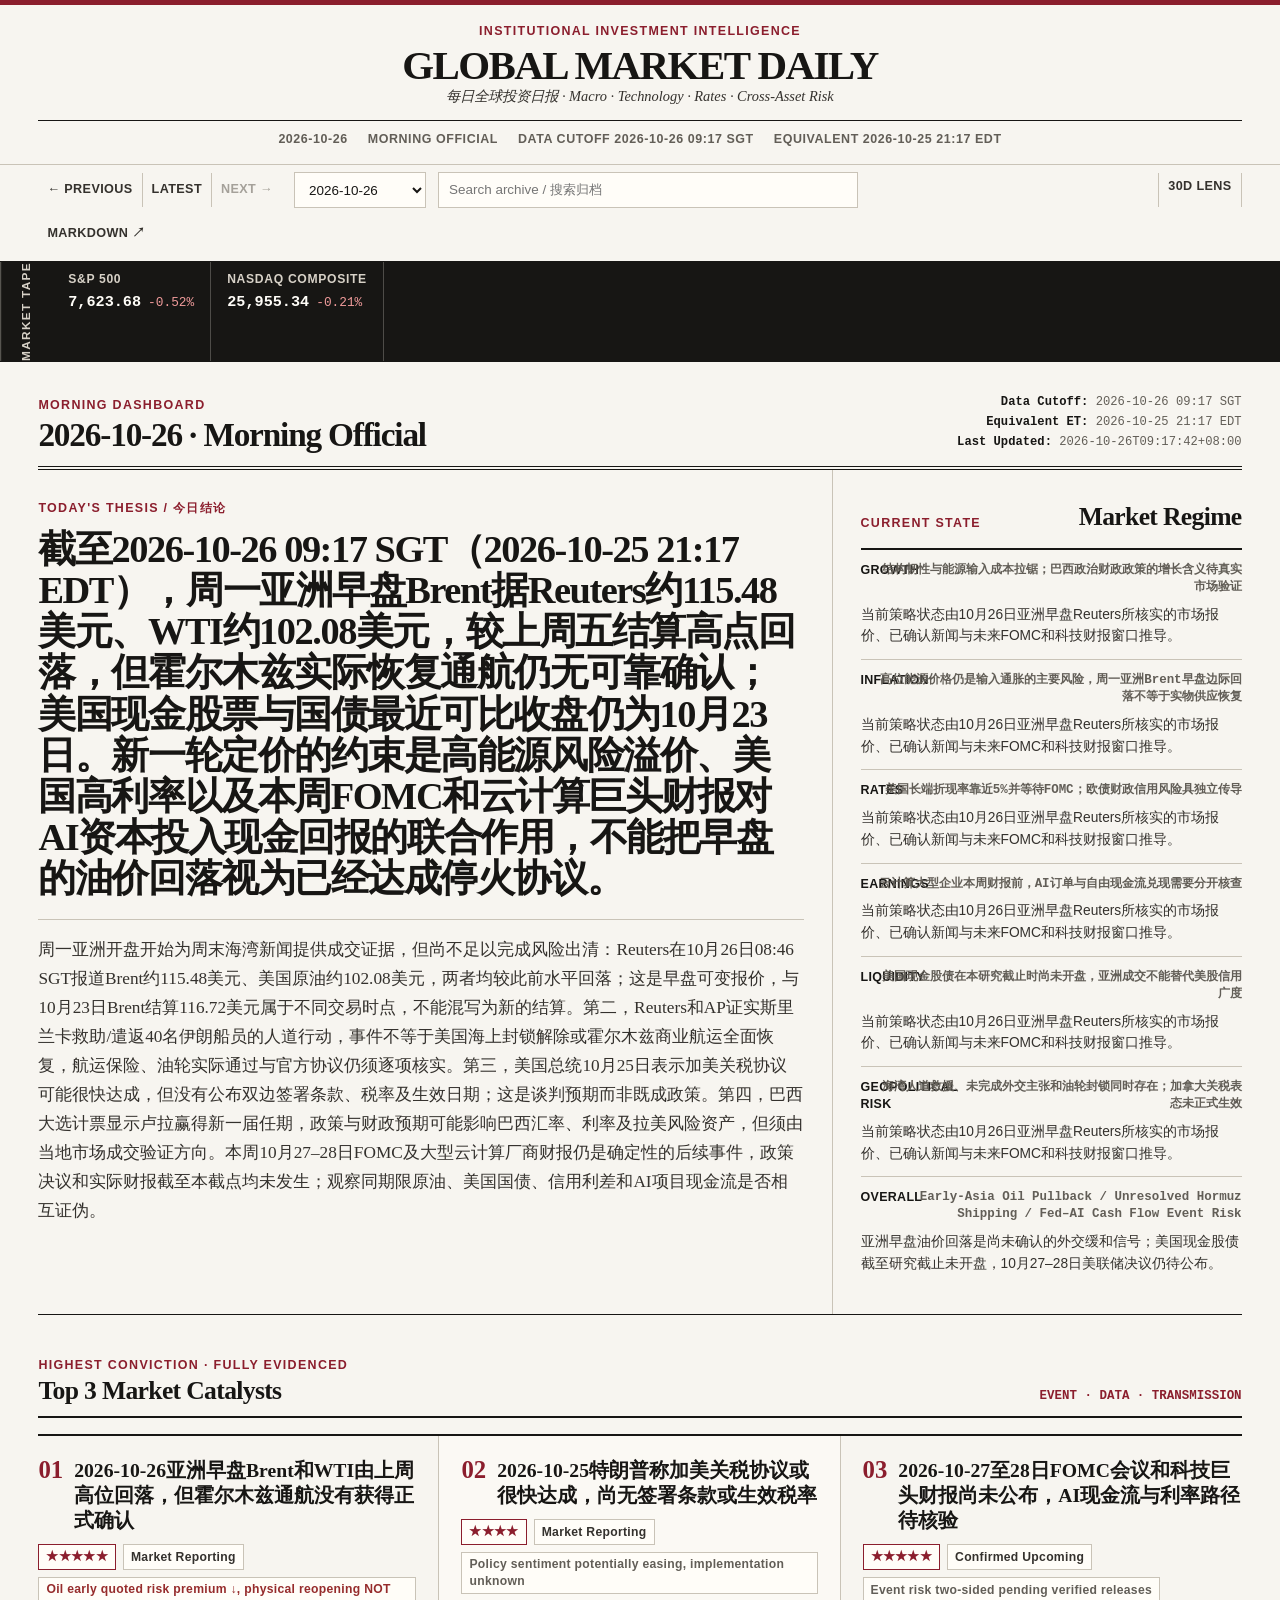
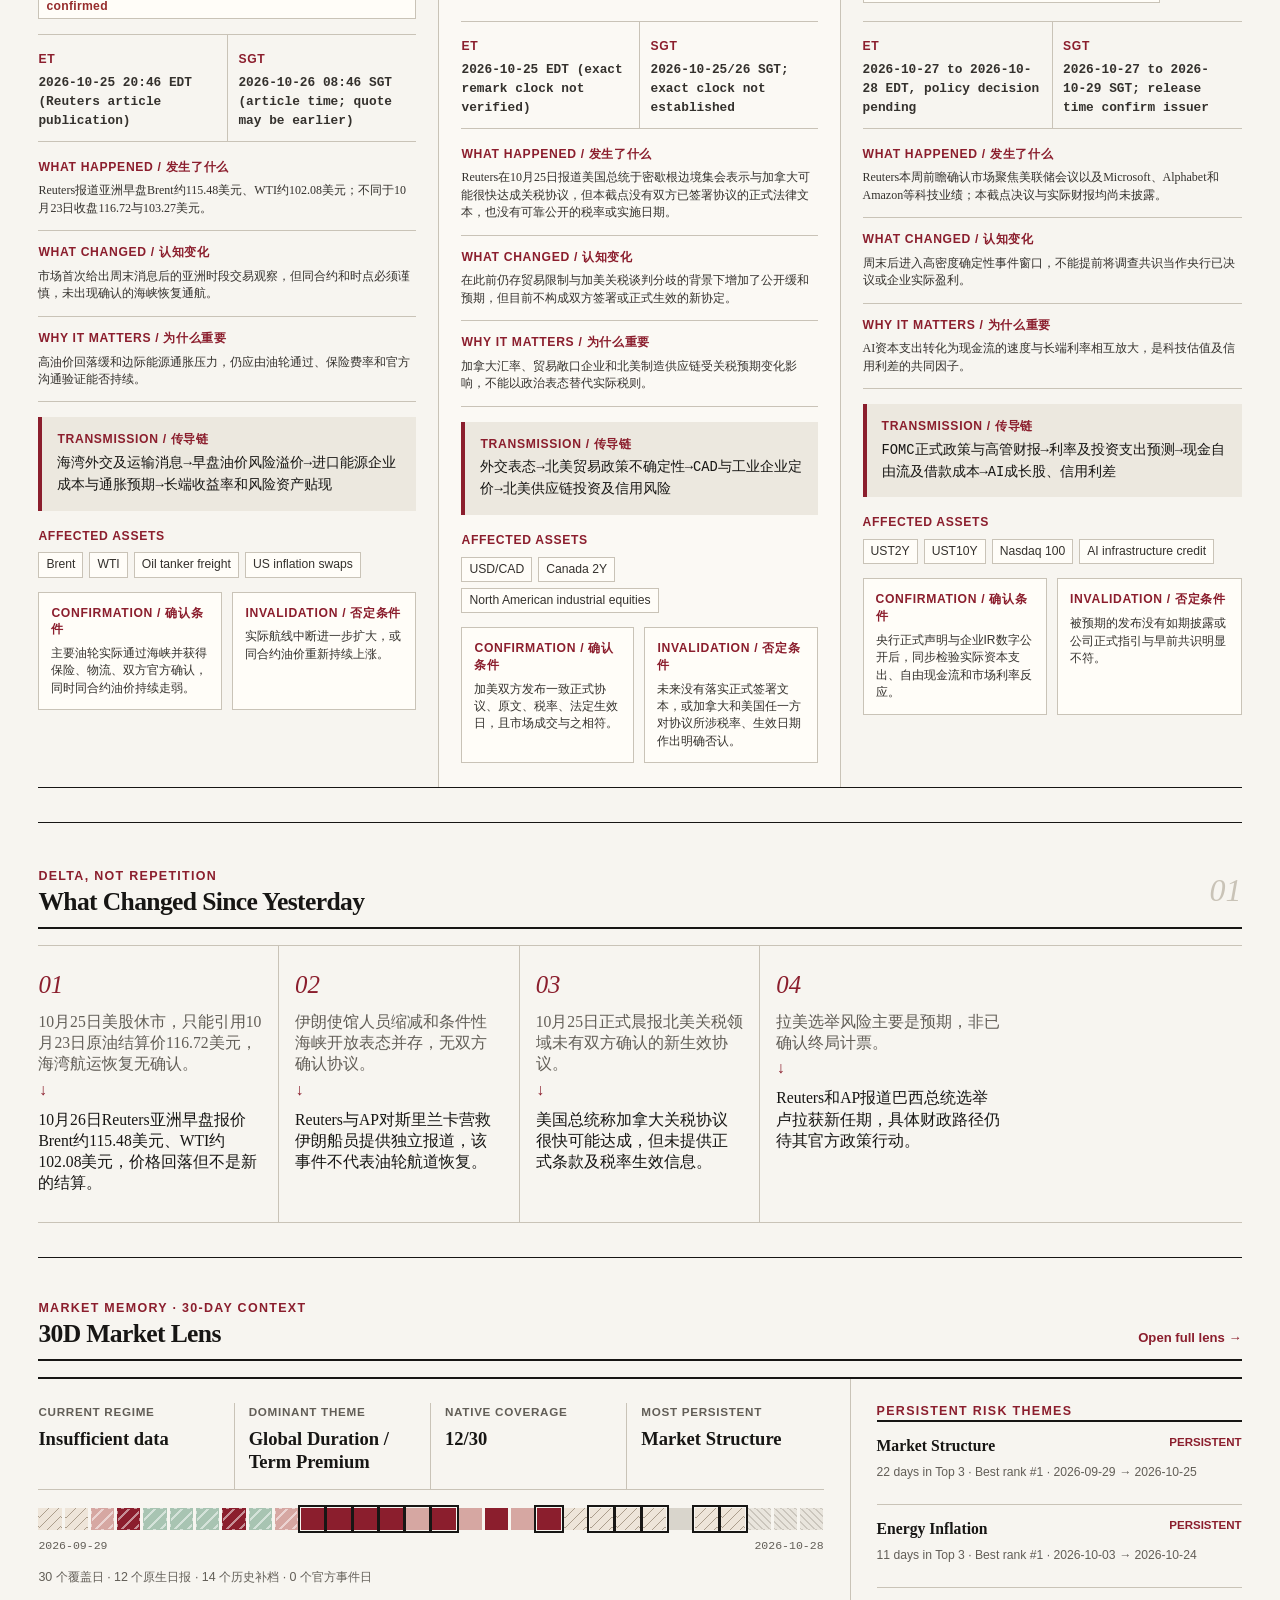
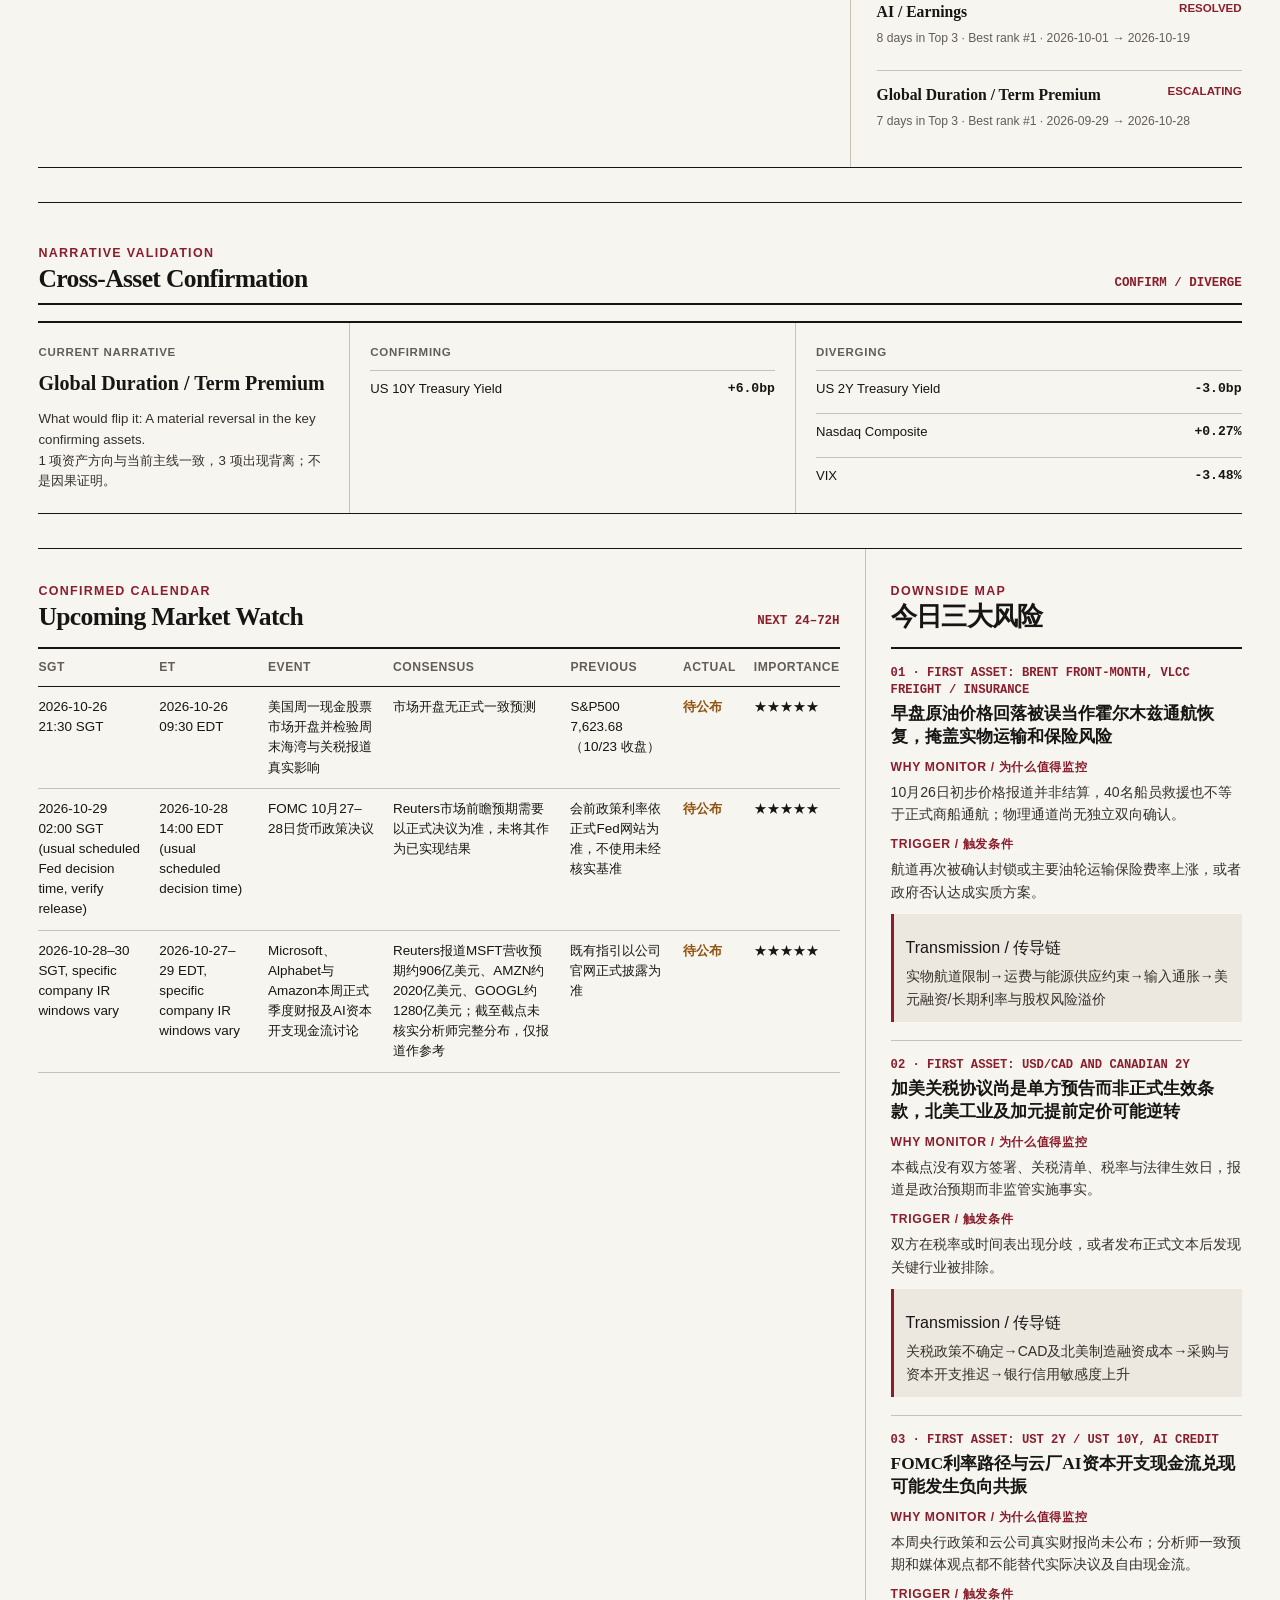
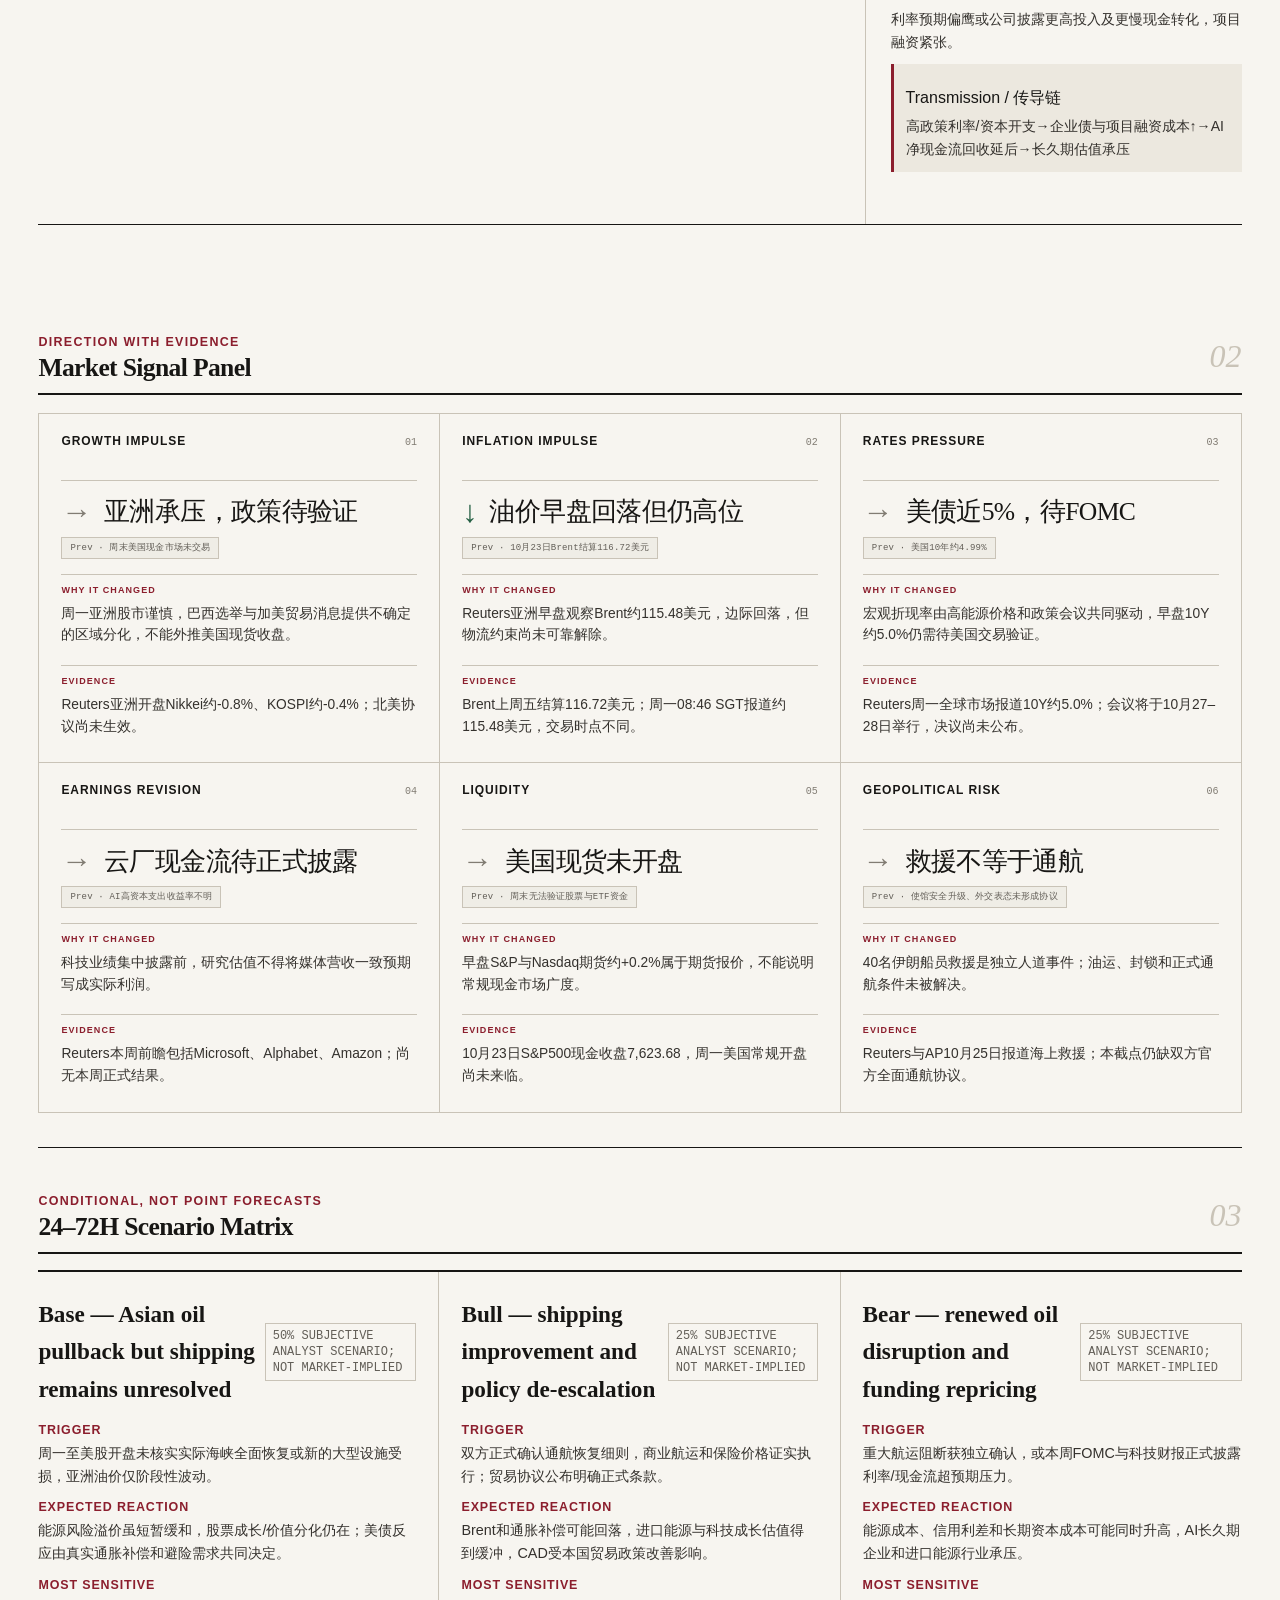
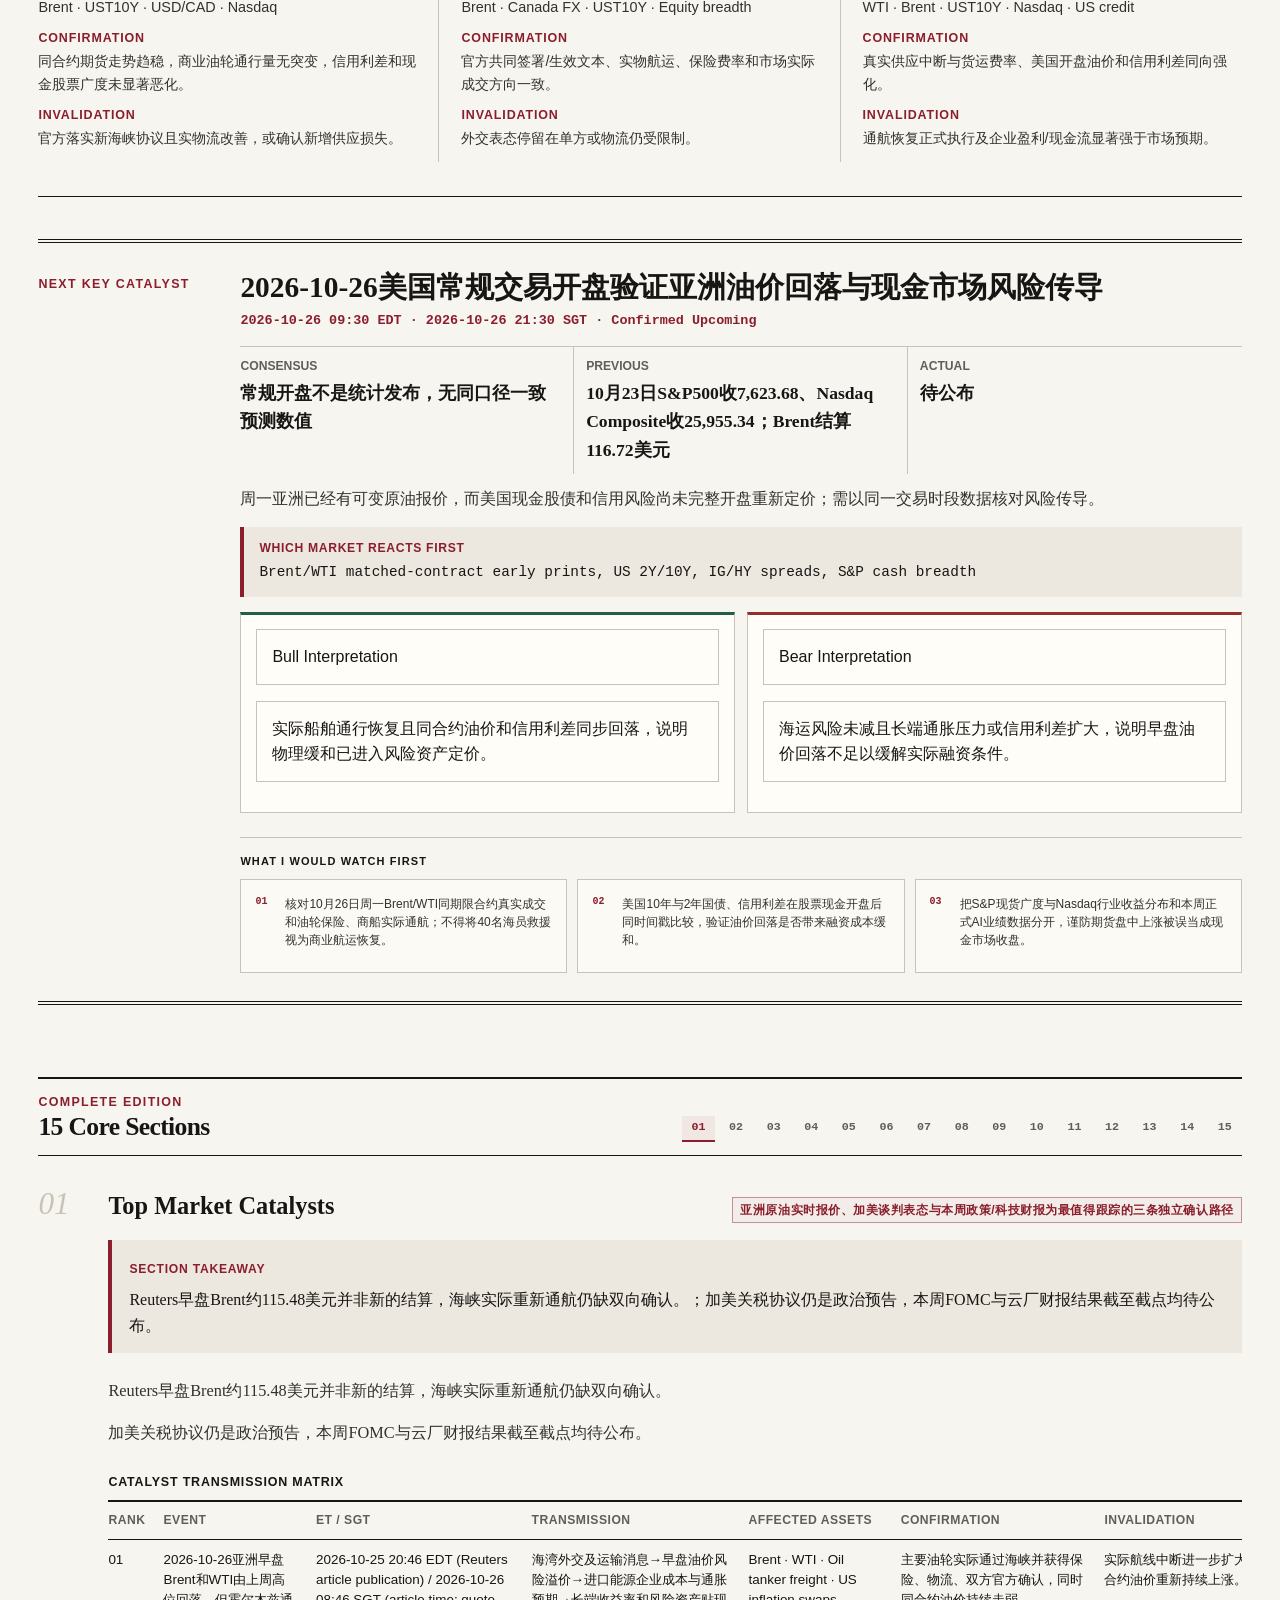
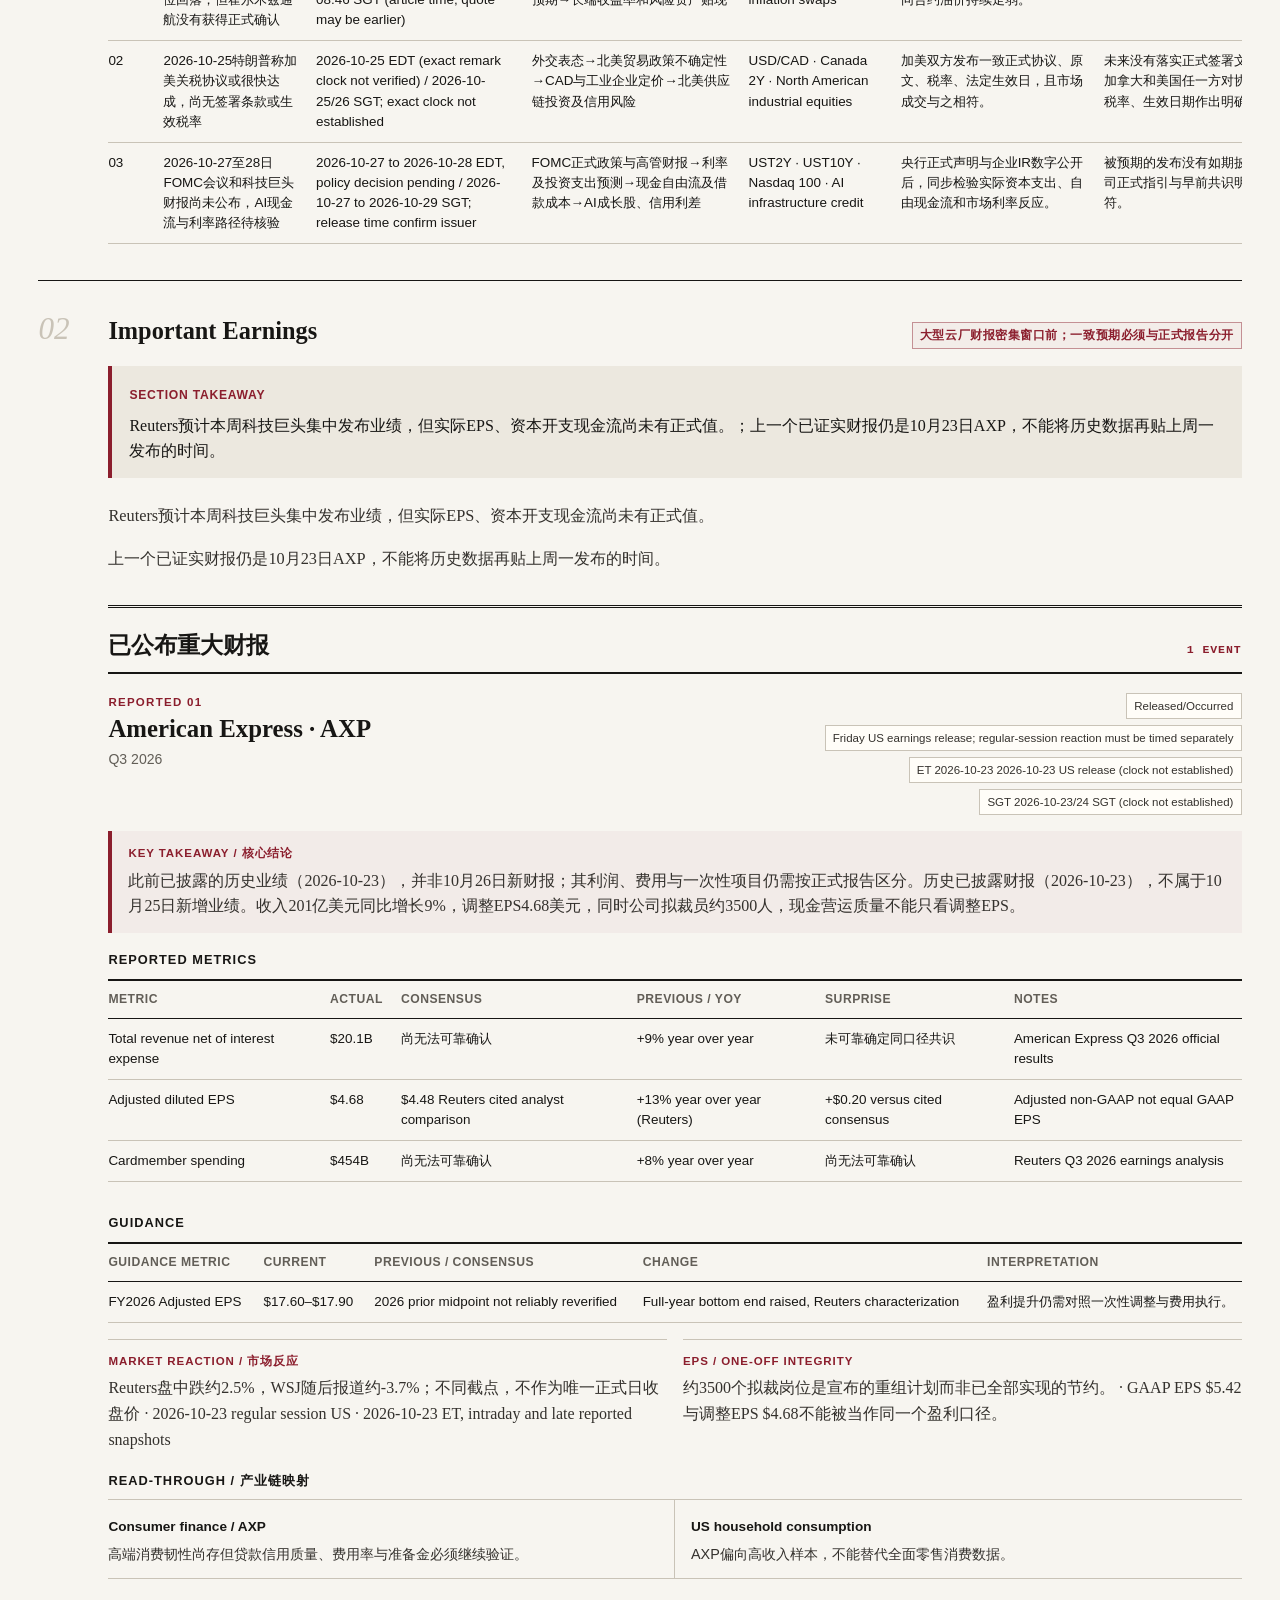
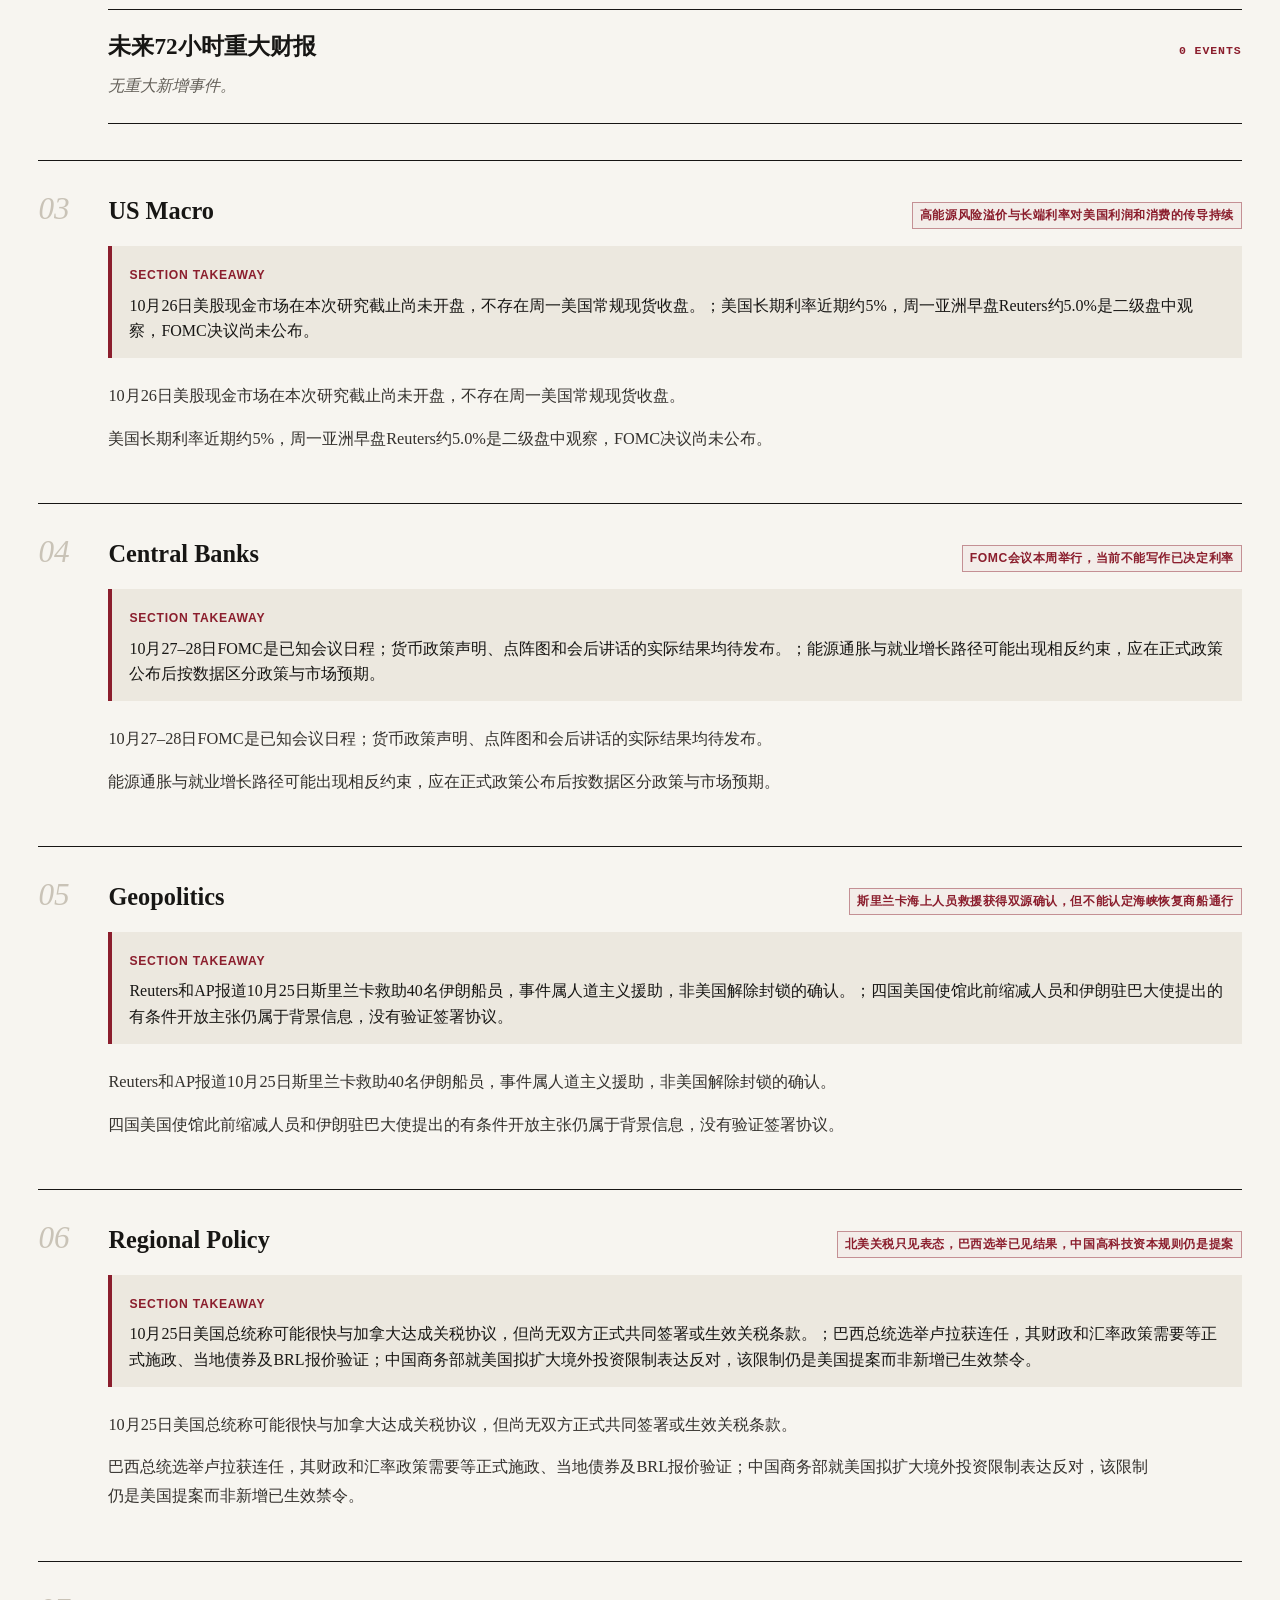
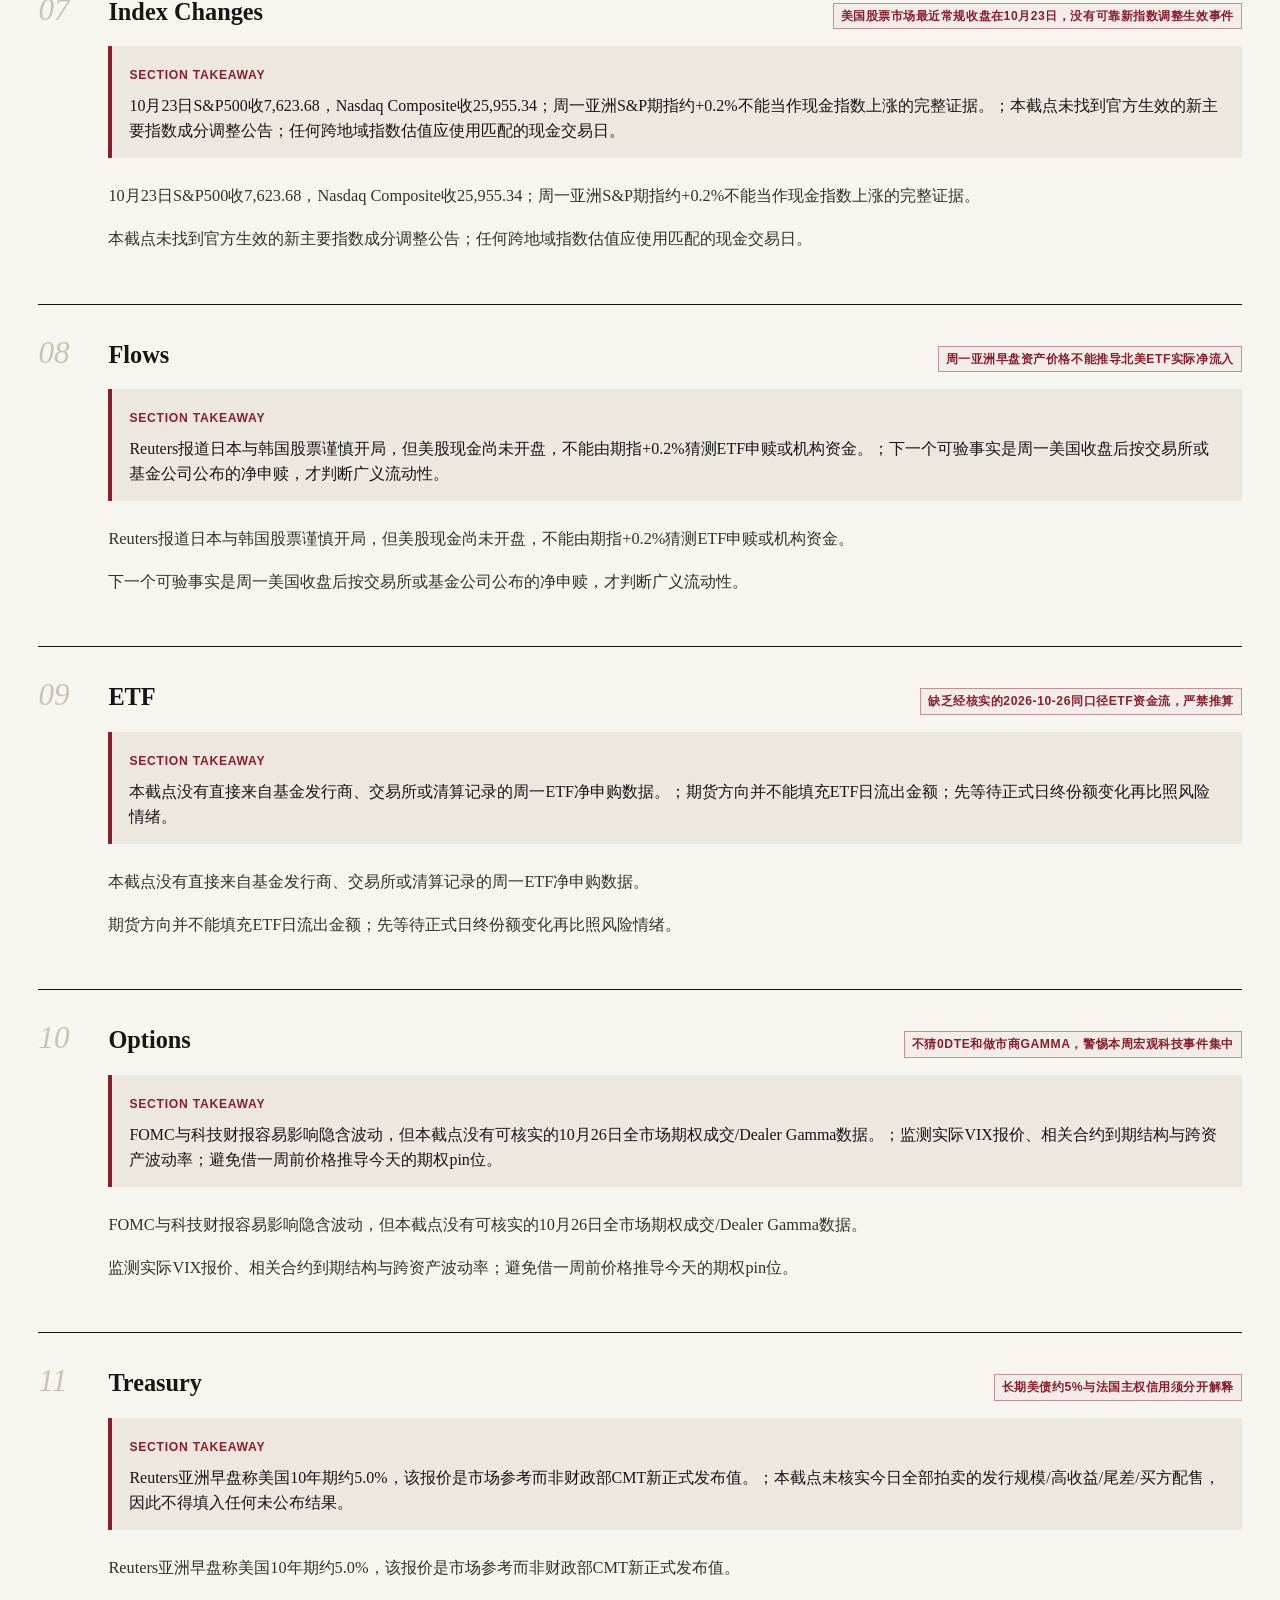
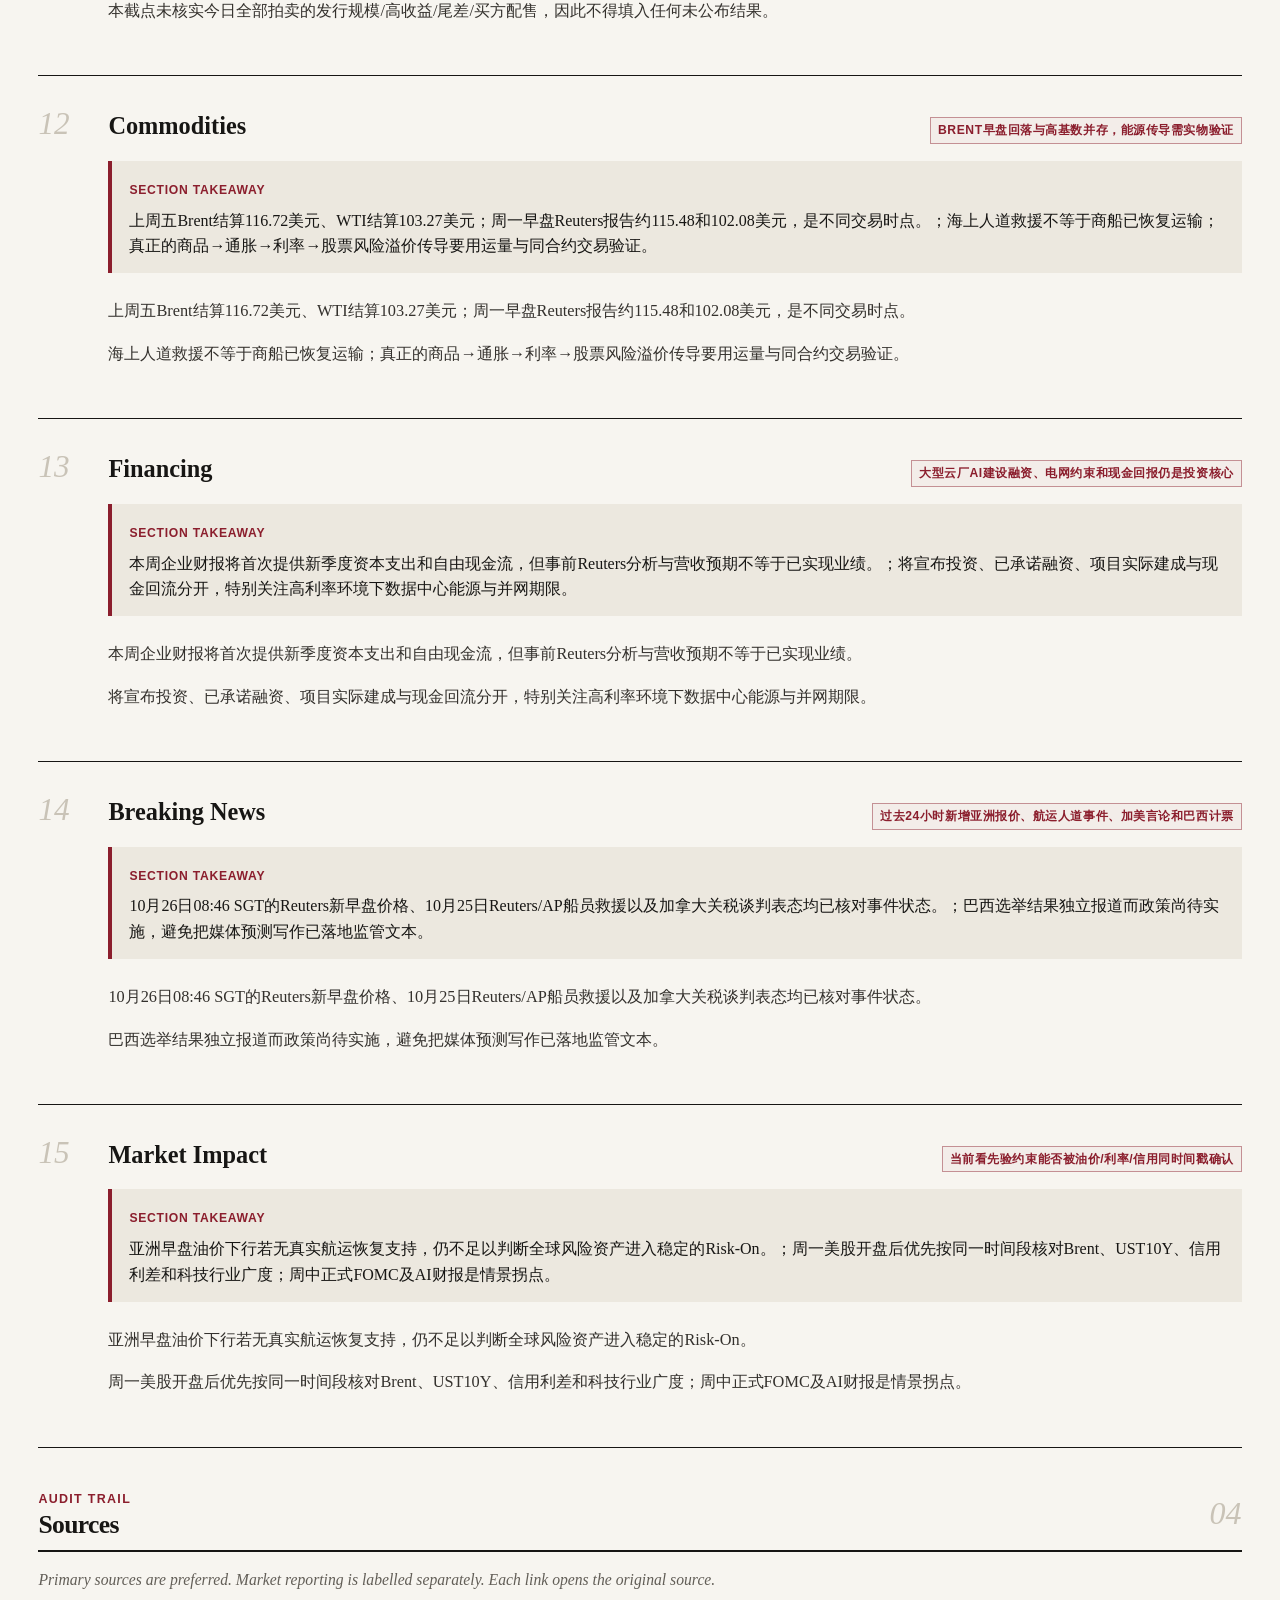
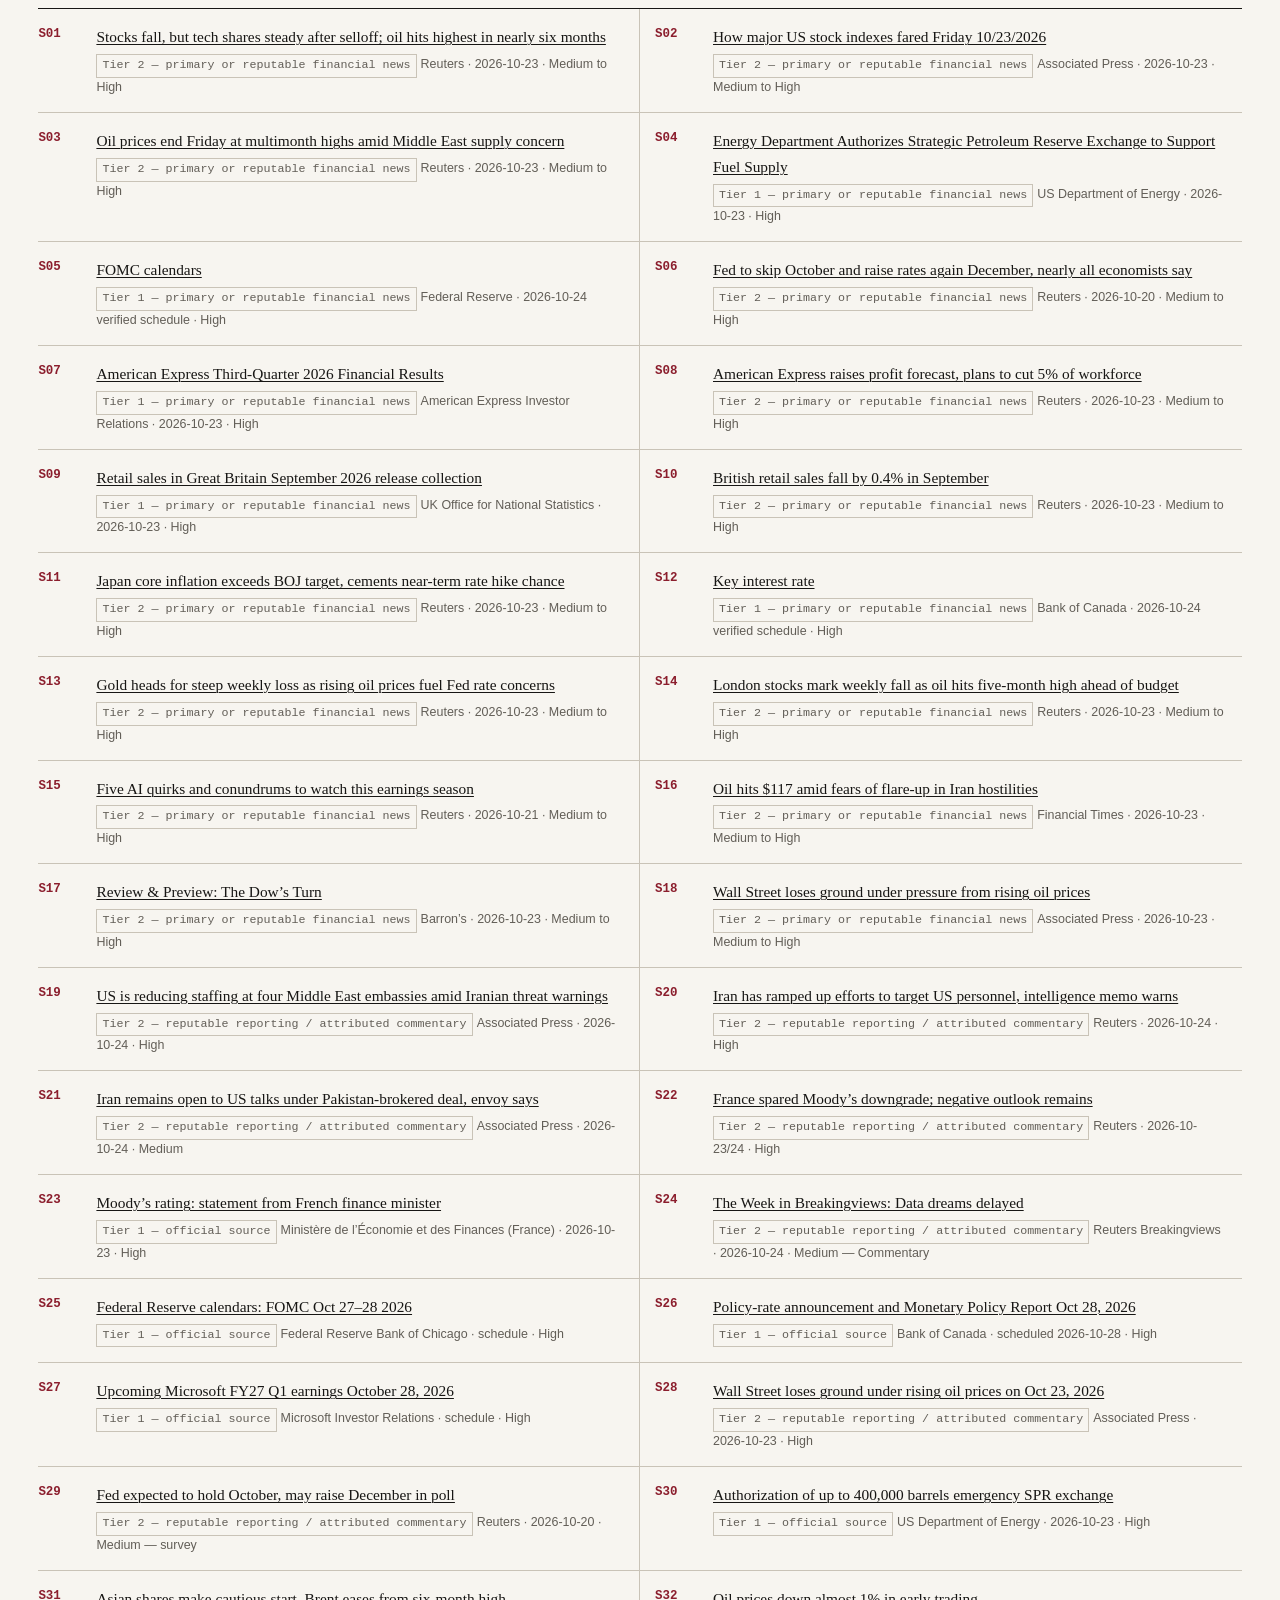
==== commit 54a48c78: "fix: publish editorial readiness probe after visible report render" ====
--- a/docs/index.html
+++ b/docs/index.html
@@ -11,7 +11,7 @@
   <link rel="stylesheet" href="assets/editorial-v2.css?v=69759a31dc5a">
   <script defer src="assets/app.js?v=9609341b79c7"></script>
   <script defer src="assets/publication-compat.js?v=1bfe9a094446"></script>
-  <script defer src="assets/editorial-v2.js?v=5b0e232e410b"></script>
+  <script defer src="assets/editorial-v2.js?v=674c08ea3bb7"></script>
   <script defer src="assets/p0.js?v=db858b06ec9b"></script>
 </head>
 <body>
